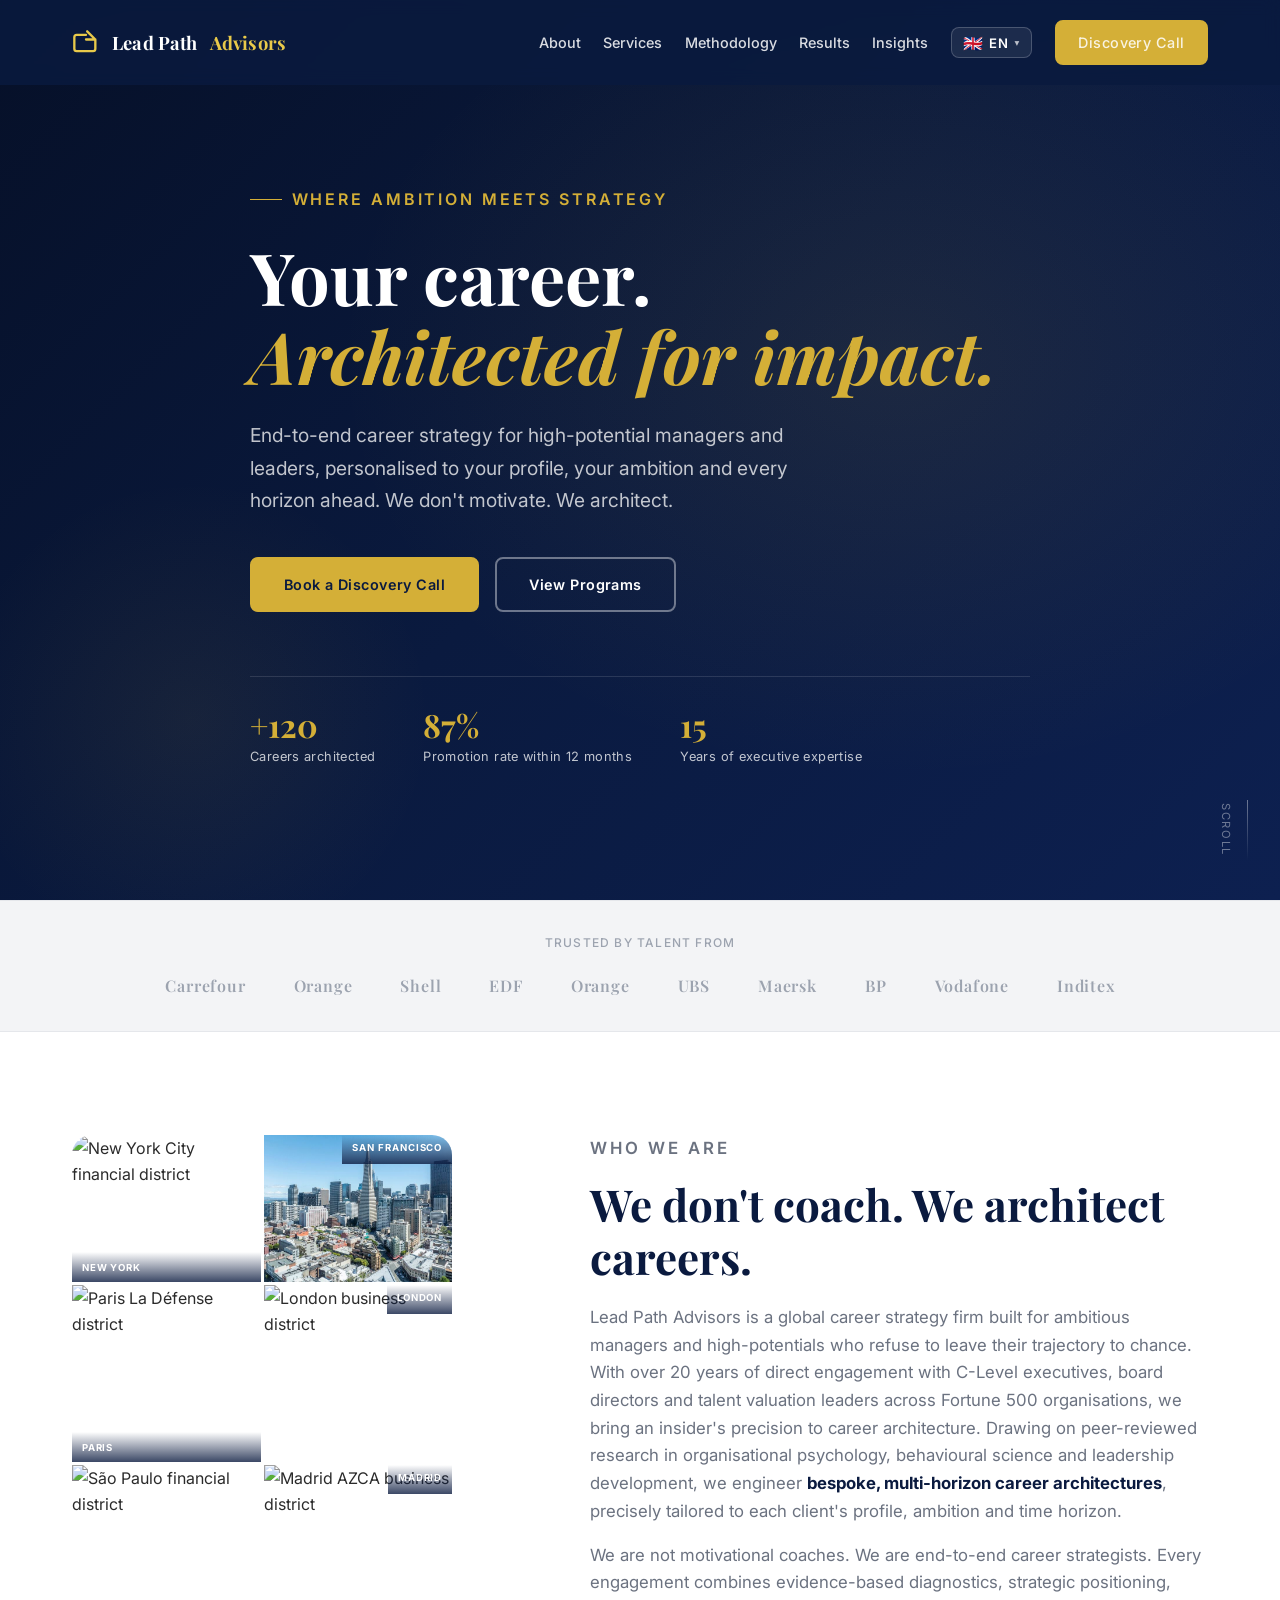
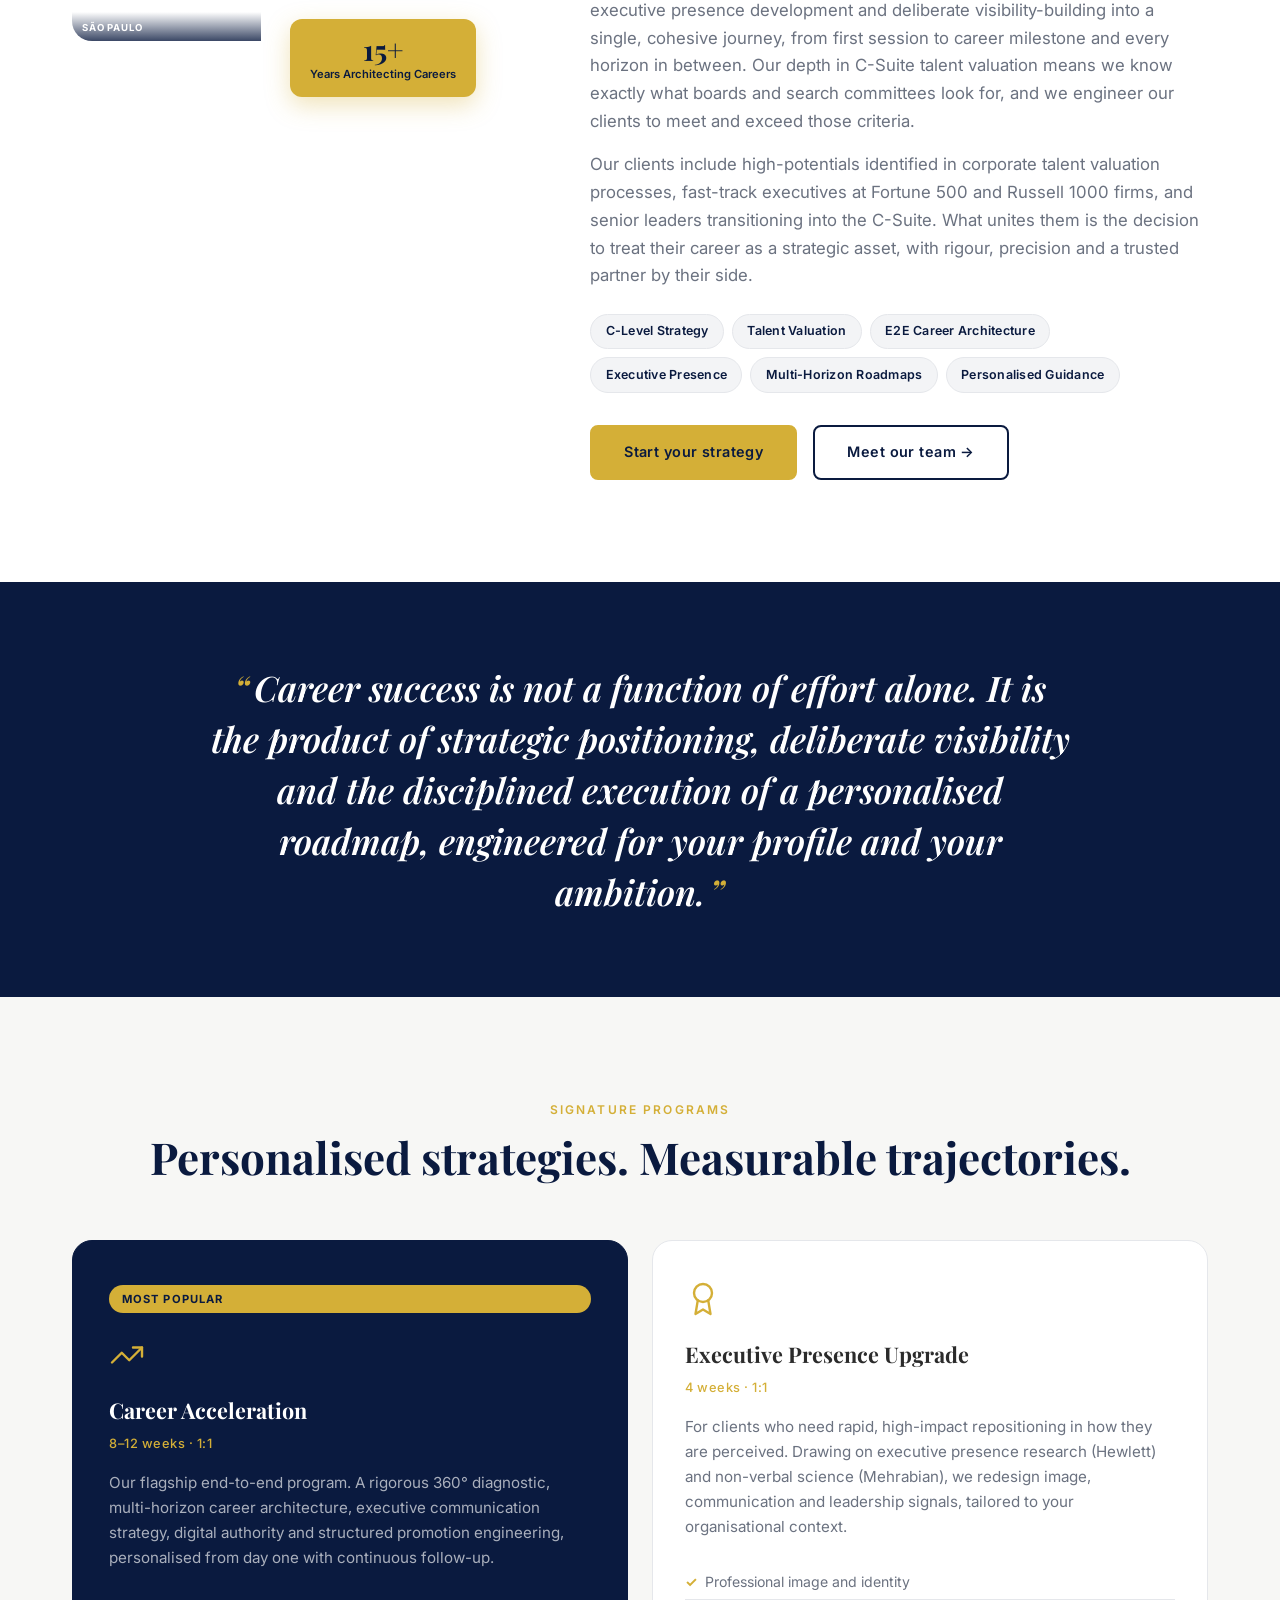
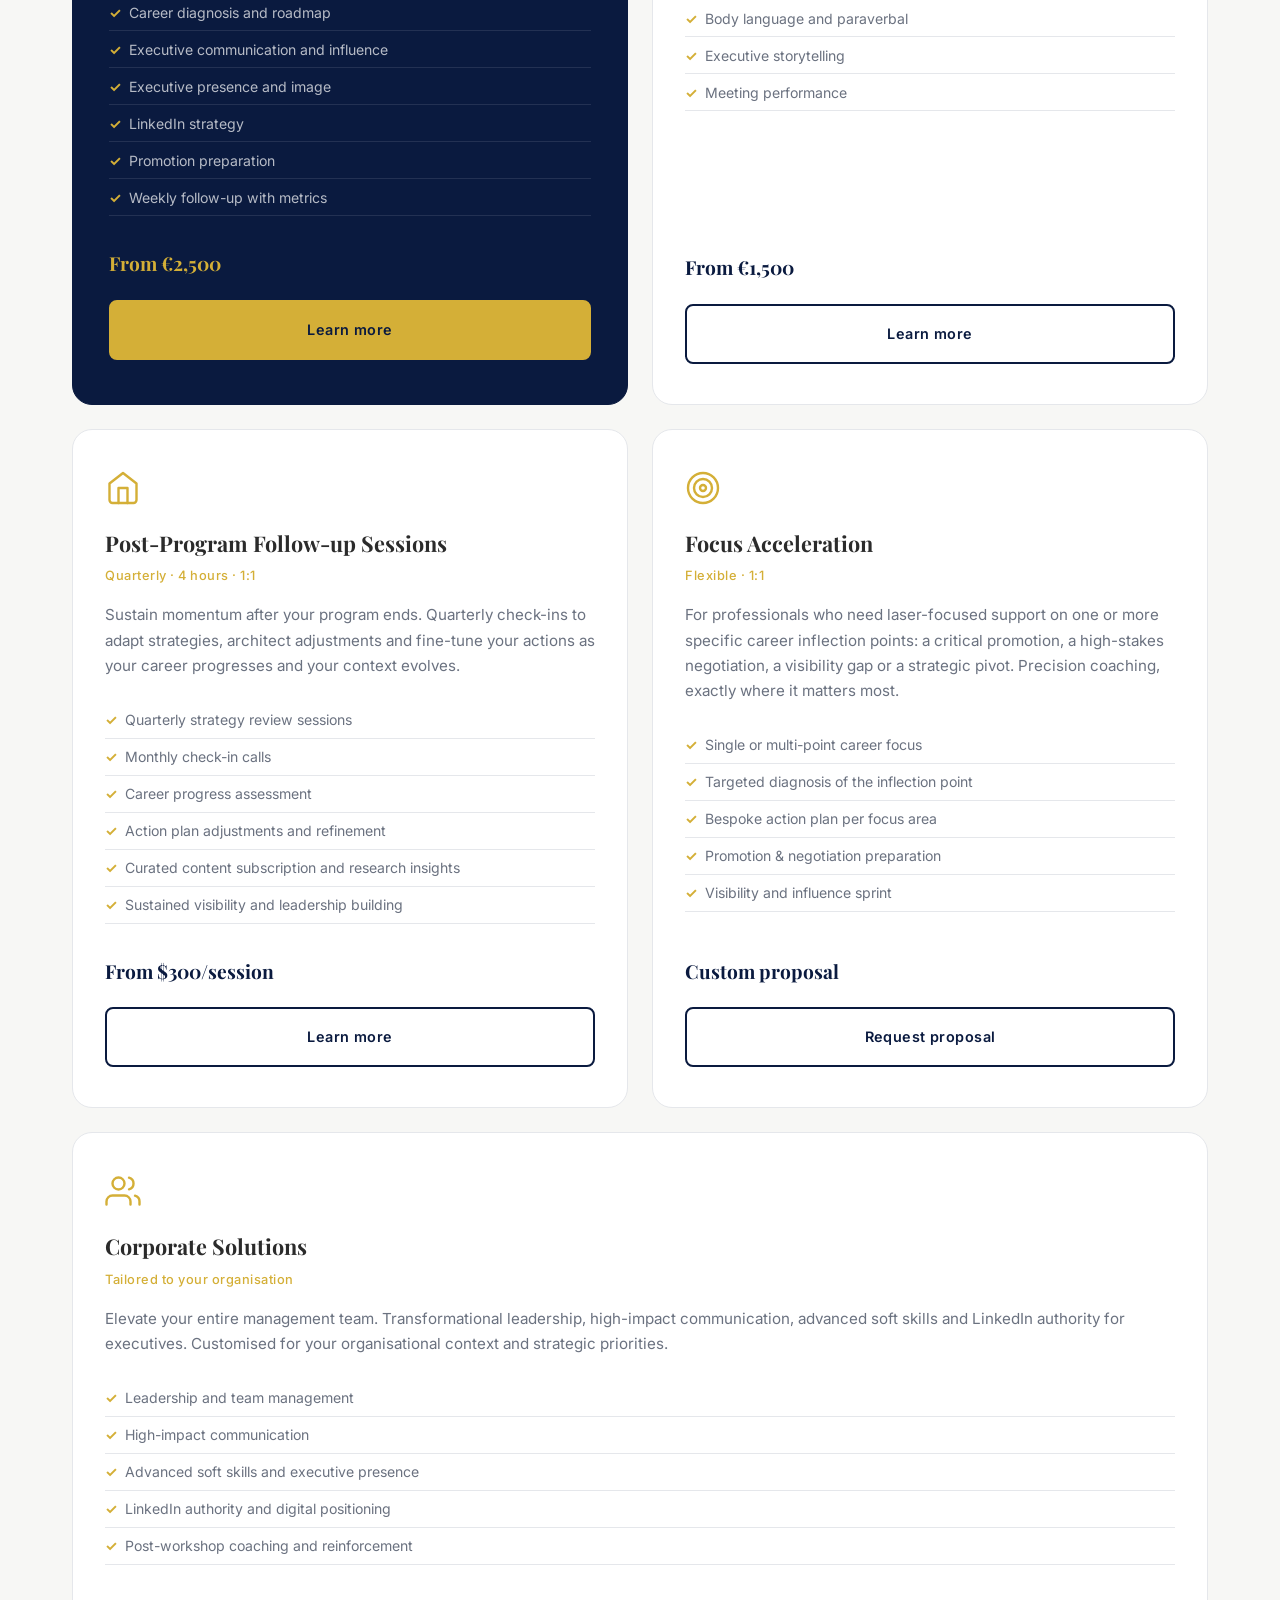
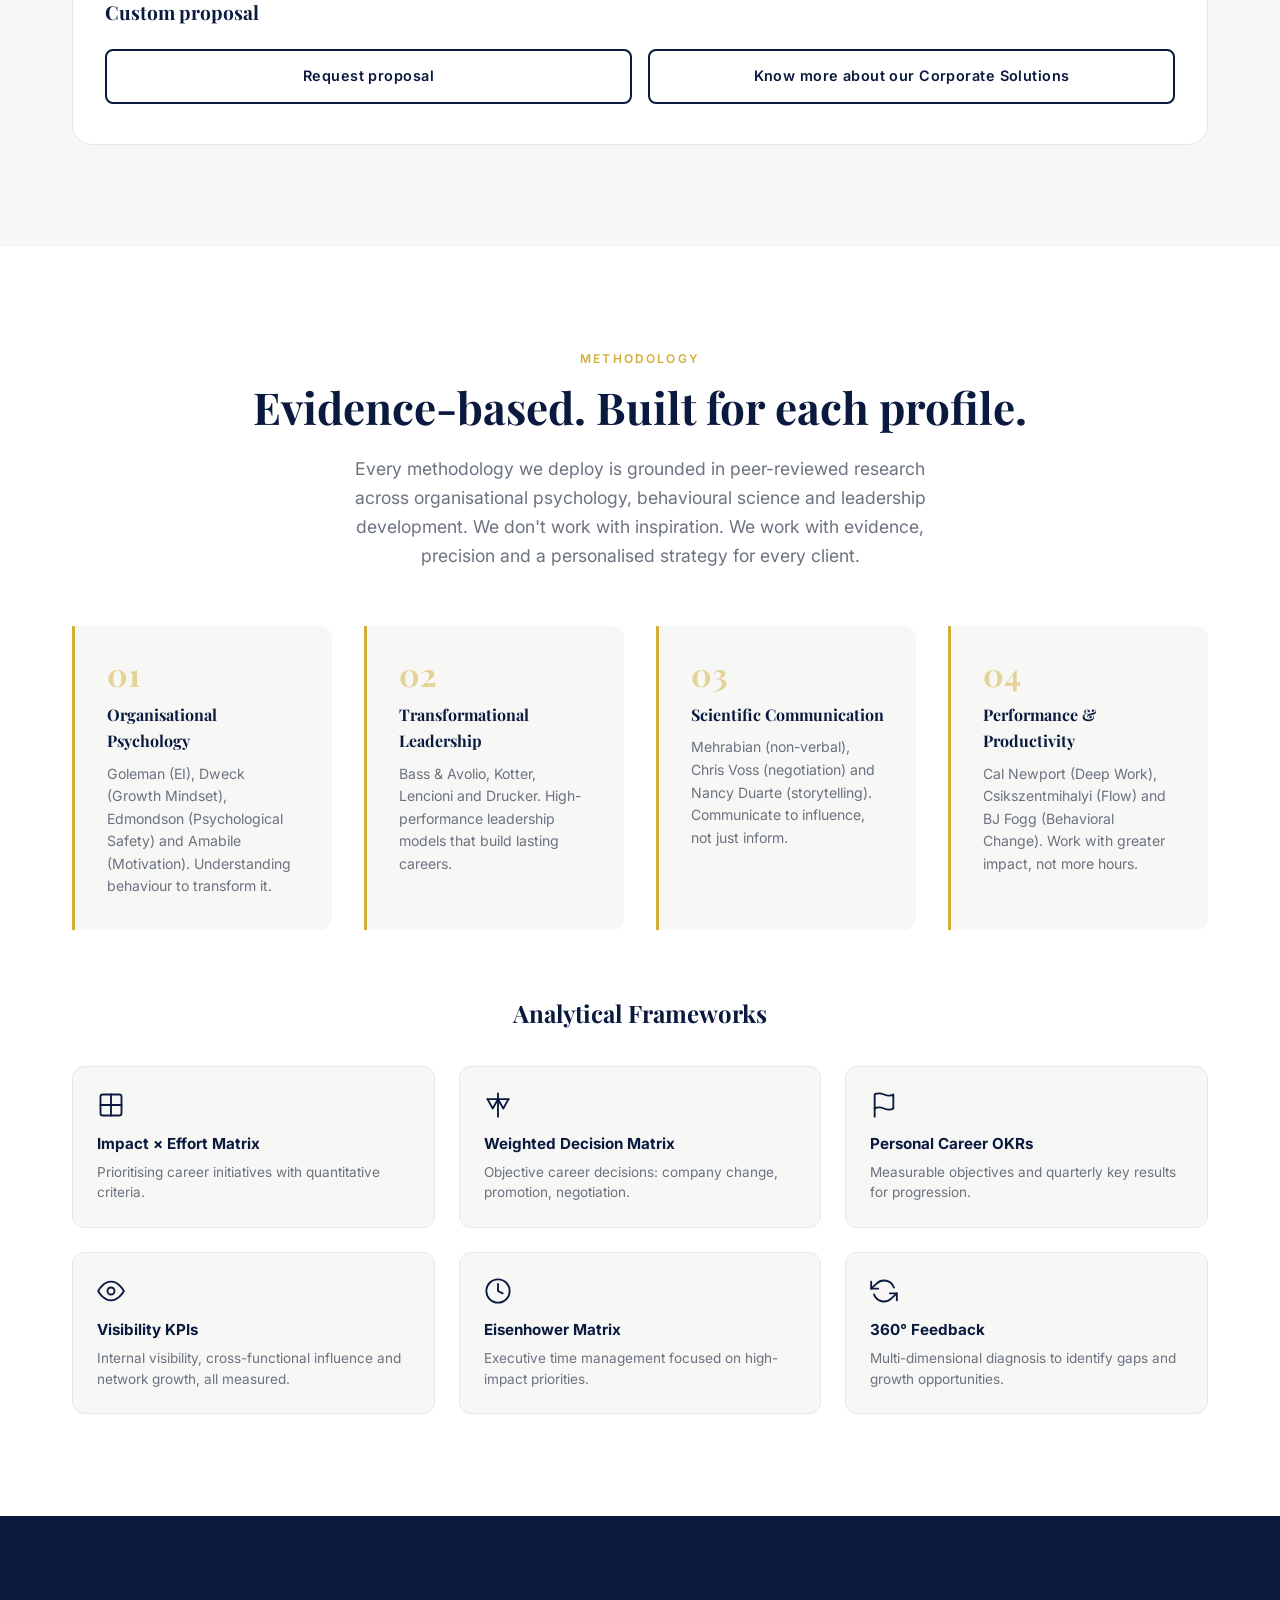
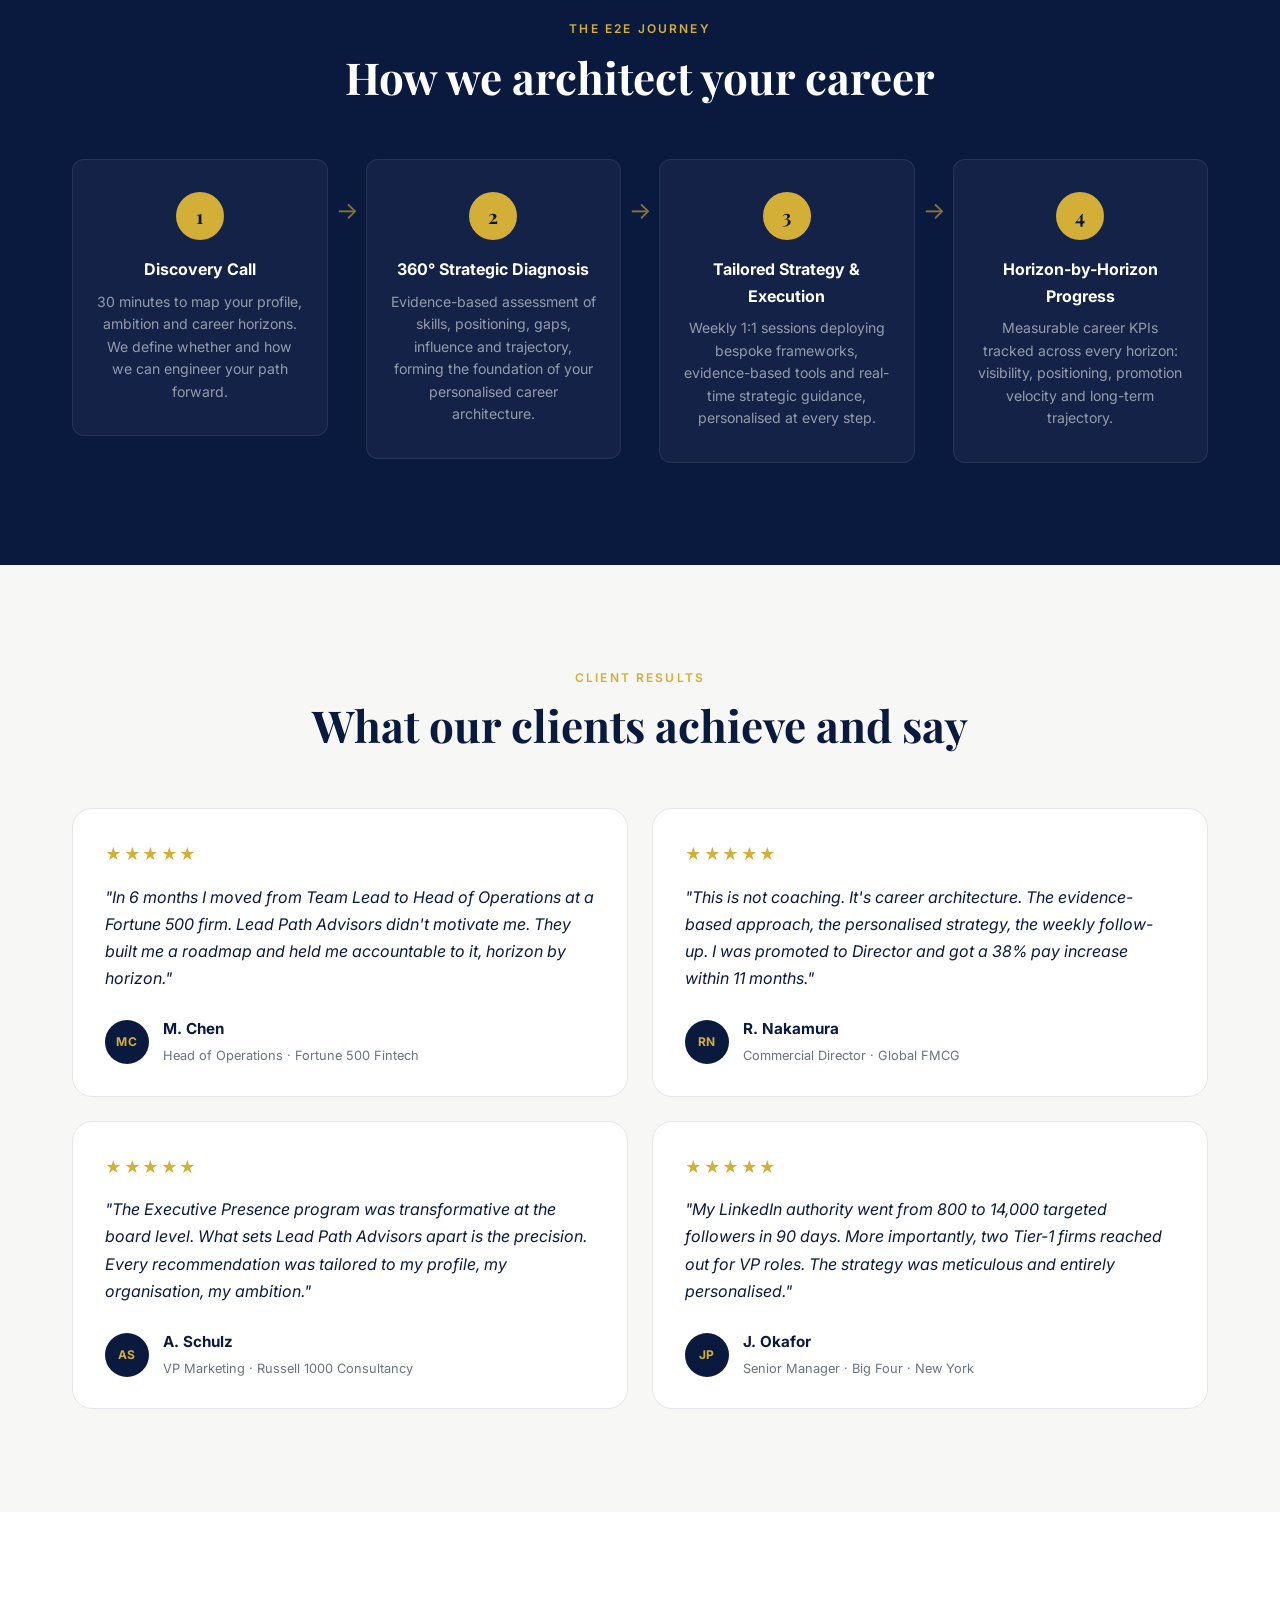
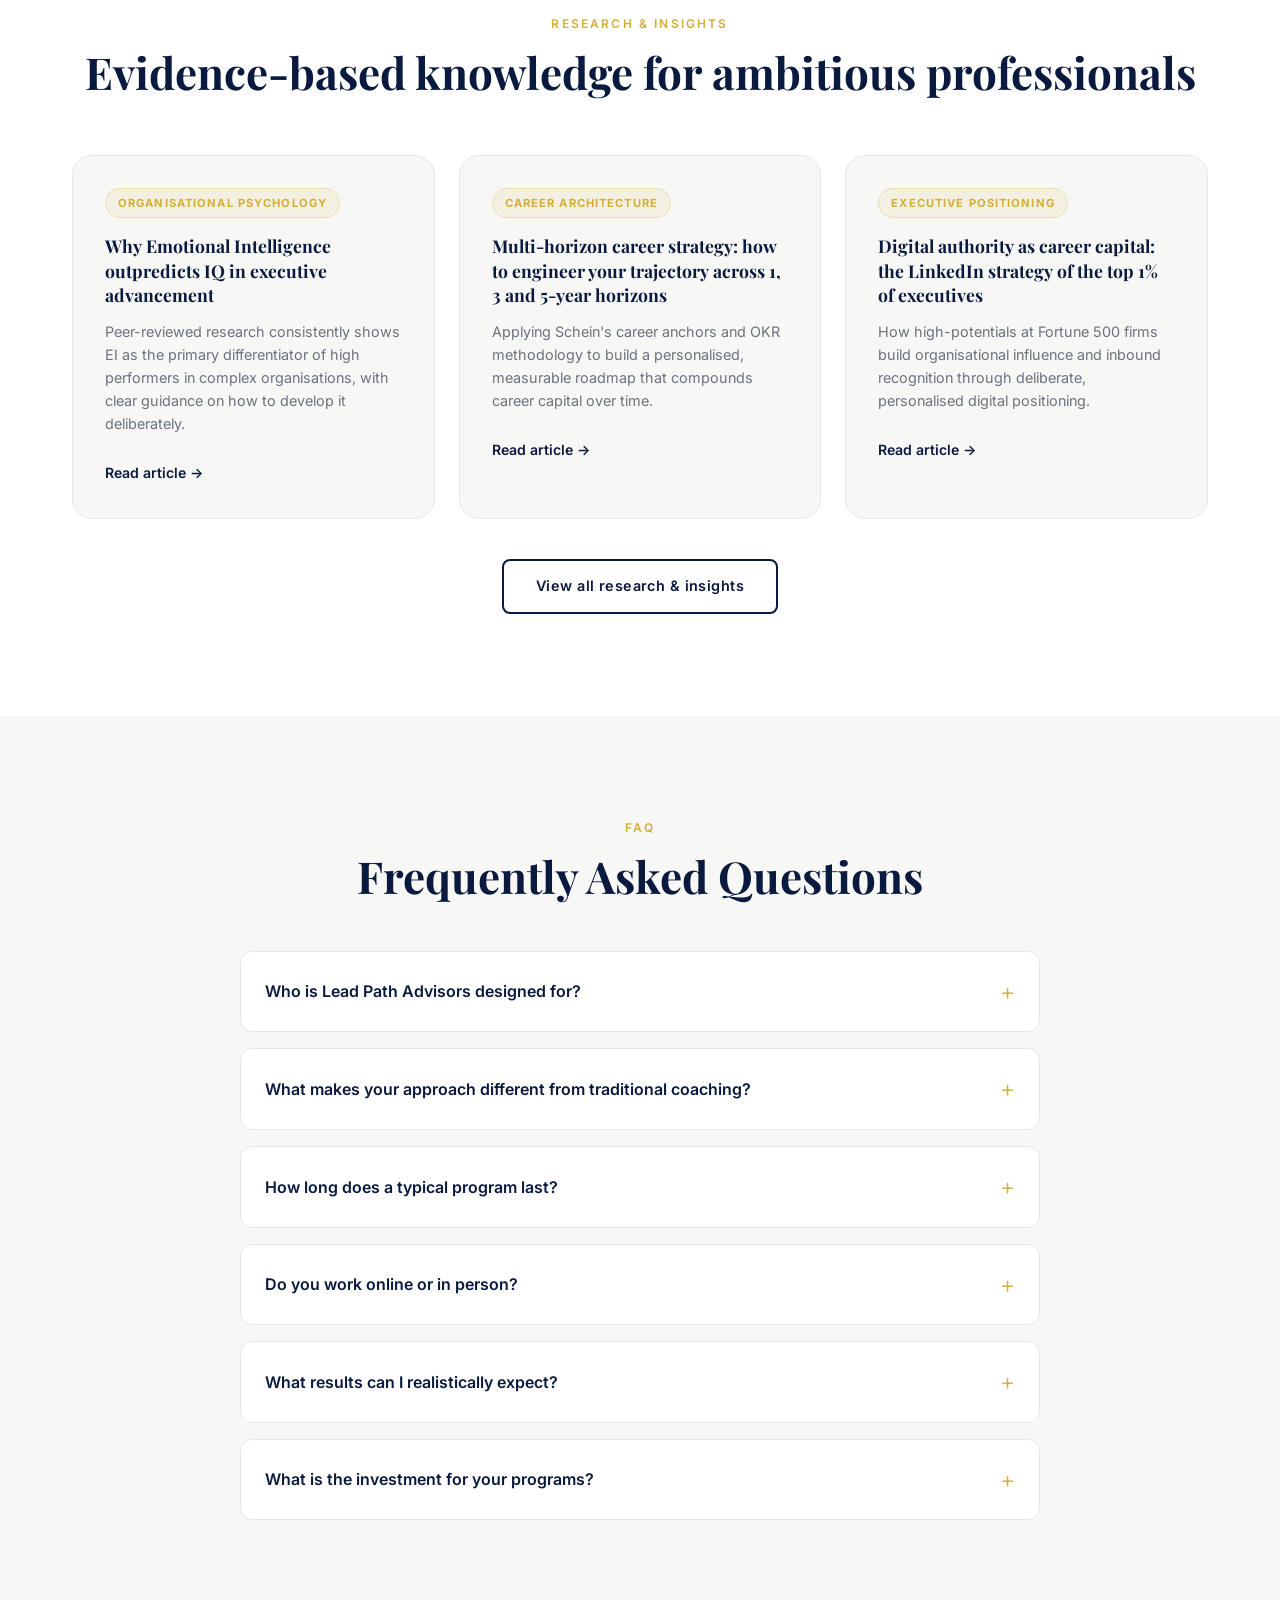
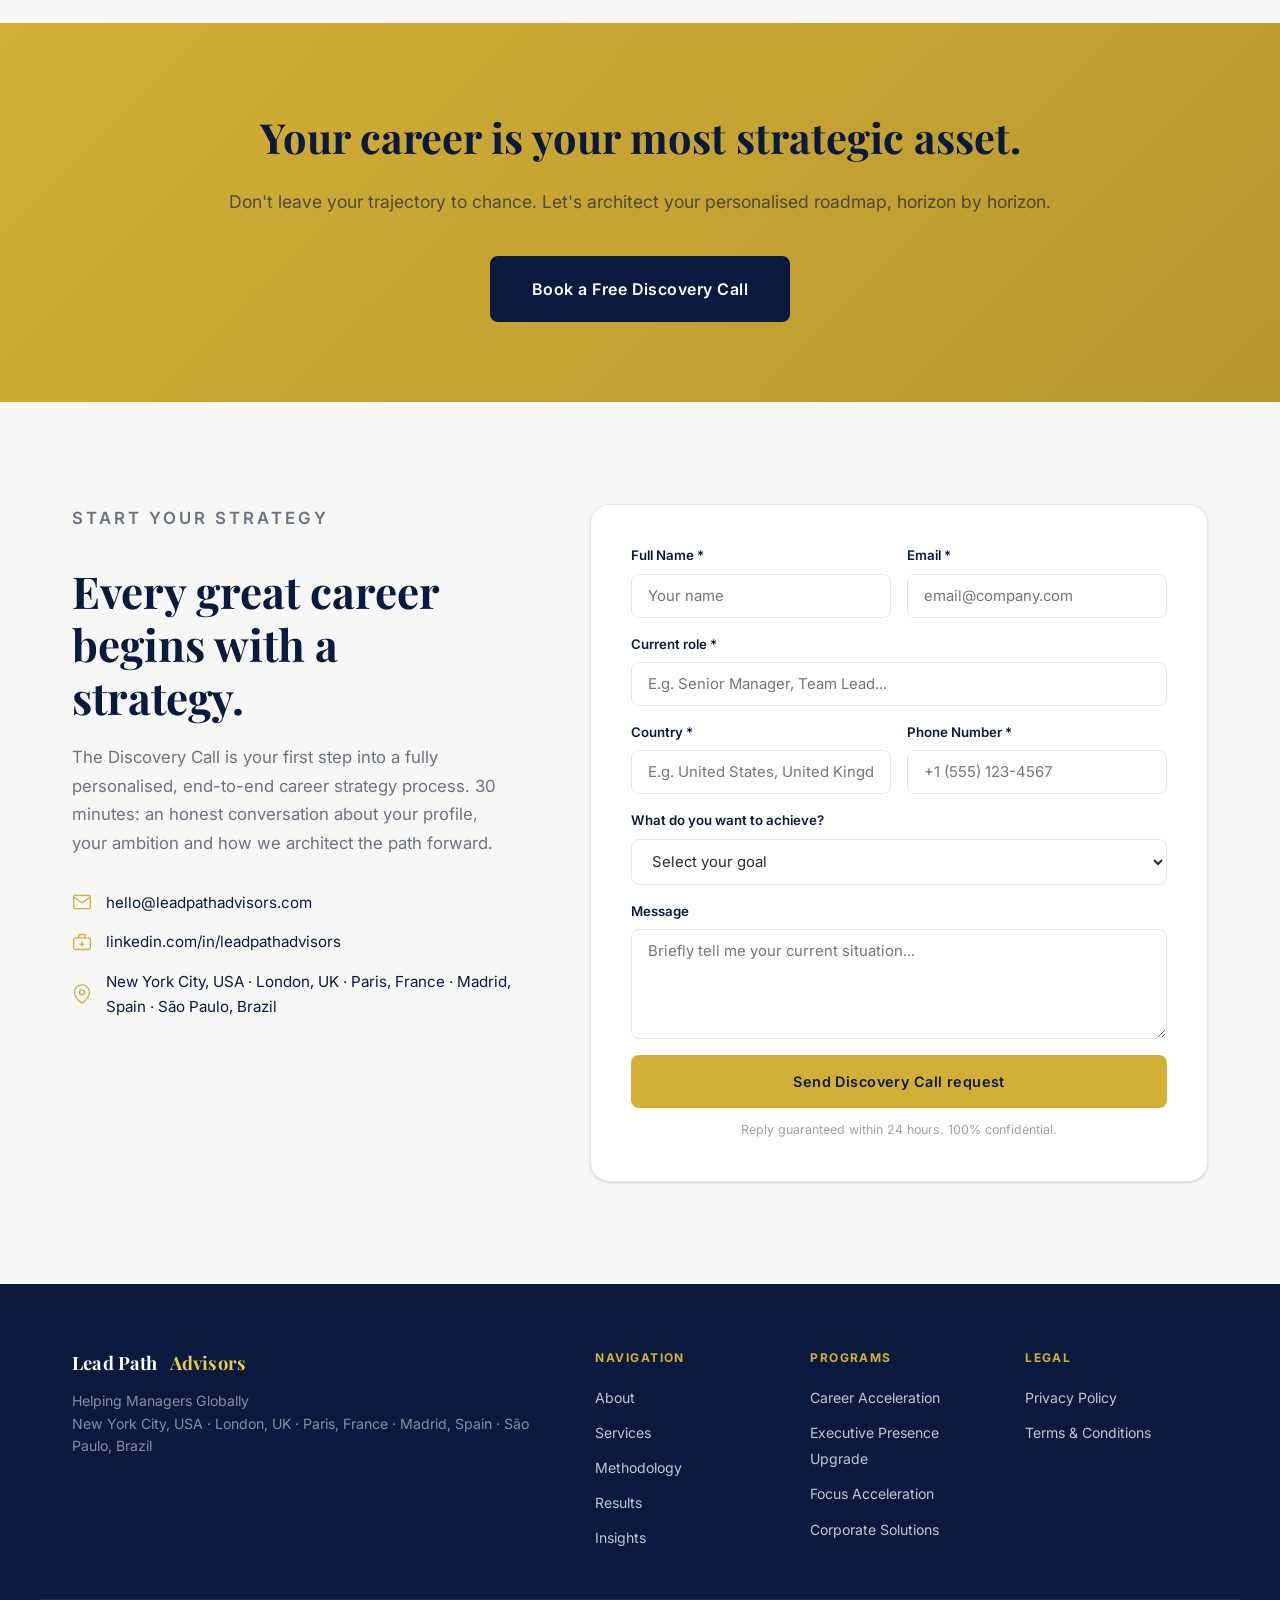
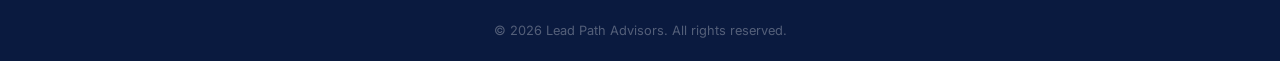
==== index.html @ 8a04f851 "Add gold arrow icon to navbar logo branding Add upward arrow SVG icon before company name in navbar:" ====
﻿<!DOCTYPE html>
<html lang="en">
<head>
  <meta charset="UTF-8" />
  <meta name="viewport" content="width=device-width, initial-scale=1.0" />
  <title>Lead Path Advisors | Executive Career Coaching &amp; Strategy</title>
  <meta name="description" content="Accelerate your executive career with customized, science-based coaching. End-to-end career strategy for managers and high-potentials targeting Head, Director or VP roles." />
  <meta name="keywords" content="executive coach, career coaching for executives, leadership coaching, executive presence coaching, career acceleration program, manager career development" />
  <meta name="robots" content="index, follow" />
  <meta name="google-site-verification" content="fnXamJL7DscGlXpLndFBSshO0vEoHG2-dweW2dvvTRw" />
  <link rel="canonical" href="https://leadpathadvisors.com/" />

  <!-- hreflang -->
  <link rel="alternate" hreflang="en"      href="https://leadpathadvisors.com/?lang=en" />
  <link rel="alternate" hreflang="pt"      href="https://leadpathadvisors.com/?lang=pt" />
  <link rel="alternate" hreflang="es"      href="https://leadpathadvisors.com/?lang=es" />
  <link rel="alternate" hreflang="fr"      href="https://leadpathadvisors.com/?lang=fr" />
  <link rel="alternate" hreflang="x-default" href="https://leadpathadvisors.com/" />

  <!-- Open Graph -->
  <meta property="og:type"        content="website" />
  <meta property="og:url"         content="https://leadpathadvisors.com/" />
  <meta property="og:title"       content="Lead Path Advisors | Executive Career Coaching &amp; Strategy" />
  <meta property="og:description" content="Accelerate your executive career with customized, science-based coaching for managers and high-potentials." />
  <meta property="og:image"       content="https://leadpathadvisors.com/og-image.jpg" />
  <meta property="og:locale"      content="en_GB" />
  <meta property="og:locale:alternate" content="pt_PT" />
  <meta property="og:locale:alternate" content="es_ES" />
  <meta property="og:locale:alternate" content="fr_FR" />

  <!-- Twitter Card -->
  <meta name="twitter:card"        content="summary_large_image" />
  <meta name="twitter:title"       content="Lead Path Advisors | Executive Career Coaching" />
  <meta name="twitter:description" content="Science-based, customized career strategy for managers targeting Director and VP roles." />
  <meta name="twitter:image"       content="https://leadpathadvisors.com/og-image.jpg" />

  <!-- Schema: Organization -->
  <script type="application/ld+json">
  {
    "@context": "https://schema.org",
    "@type": "Organization",
    "name": "Lead Path Advisors",
    "url": "https://leadpathadvisors.com",
    "description": "Science-based executive career coaching and strategy for managers and high-potentials targeting Director and VP roles.",
    "sameAs": [
      "https://linkedin.com/company/theexecutiveedge",
      "https://instagram.com/theexecutiveedge"
    ],
    "contactPoint": {
      "@type": "ContactPoint",
      "contactType": "Customer Service",
      "email": "hello@leadpathadvisors.com",
      "availableLanguage": ["English", "Portuguese", "Spanish", "French"]
    }
  }
  </script>

  <!-- Schema: LocalBusiness -->
  <script type="application/ld+json">
  {
    "@context": "https://schema.org",
    "@type": "LocalBusiness",
    "name": "Lead Path Advisors",
    "address": {
      "@type": "PostalAddress",
      "addressCountry": "PT",
      "addressLocality": "Lisbon"
    },
    "email": "hello@leadpathadvisors.com",
    "url": "https://leadpathadvisors.com",
    "areaServed": "Worldwide",
    "priceRange": "€€€"
  }
  </script>

  <!-- Schema: Service -->
  <script type="application/ld+json">
  {
    "@context": "https://schema.org",
    "@type": "Service",
    "name": "Career Acceleration Program",
    "description": "8–12 week customized 1:1 coaching program with 360° diagnosis, multi-horizon career architecture, executive communication strategy and promotion preparation.",
    "provider": {
      "@type": "Organization",
      "name": "Lead Path Advisors"
    },
    "areaServed": "Worldwide",
    "offers": {
      "@type": "Offer",
      "price": "2500",
      "priceCurrency": "EUR"
    }
  }
  </script>

  <!-- Schema: Person -->
  <script type="application/ld+json">
  {
    "@context": "https://schema.org",
    "@type": "Person",
    "name": "Diogo Ferreira",
    "jobTitle": "Senior Executive Career Strategist",
    "url": "https://leadpathadvisors.com",
    "worksFor": {
      "@type": "Organization",
      "name": "Lead Path Advisors"
    },
    "sameAs": [
      "https://linkedin.com/in/theexecutiveedge"
    ]
  }
  </script>

  <!-- Schema: FAQPage -->
  <script type="application/ld+json">
  {
    "@context": "https://schema.org",
    "@type": "FAQPage",
    "mainEntity": [
      {
        "@type": "Question",
        "name": "Who is Lead Path Advisors designed for?",
        "acceptedAnswer": {
          "@type": "Answer",
          "text": "Our programs are designed for managers, team leaders and high-potentials at Fortune 500 and Russell 1000 firms who are targeting Head, Director or VP roles. If you are ambitious, results-driven and ready to treat your career as a strategic asset, we are the right partner for you."
        }
      },
      {
        "@type": "Question",
        "name": "What makes your approach different from traditional coaching?",
        "acceptedAnswer": {
          "@type": "Answer",
          "text": "We are not motivational coaches. Every program is grounded in peer-reviewed research — organisational psychology, behavioural science and leadership development. We build personalised, multi-horizon career architectures backed by analytical frameworks such as 360° diagnostics, Personal Career OKRs and Visibility KPIs. The result is a measurable strategy, not a feeling."
        }
      },
      {
        "@type": "Question",
        "name": "How long does a typical program last?",
        "acceptedAnswer": {
          "@type": "Answer",
          "text": "Our flagship Career Acceleration program runs 8–12 weeks with weekly 1:1 sessions. The Executive Presence Upgrade is an intensive 4-week engagement. Corporate Workshops are tailored to each organisation's timeline and objectives. All programs begin with a free 30-minute Discovery Call to determine the right fit."
        }
      },
      {
        "@type": "Question",
        "name": "Do you work online or in person?",
        "acceptedAnswer": {
          "@type": "Answer",
          "text": "All 1:1 programs are delivered online via video call, making them available to clients worldwide. Corporate Workshops can be delivered in-company (Lisbon and major European cities) or virtually. Our online delivery has no impact on results — our clients span four continents."
        }
      },
      {
        "@type": "Question",
        "name": "What results can I realistically expect?",
        "acceptedAnswer": {
          "@type": "Answer",
          "text": "87% of our clients achieve a promotion or significant role change within 12 months. Beyond title, clients report measurable improvements in executive visibility, stakeholder influence, LinkedIn authority and compensation. All results are tracked through agreed Career KPIs from the start of each engagement."
        }
      },
      {
        "@type": "Question",
        "name": "What is the investment for your programs?",
        "acceptedAnswer": {
          "@type": "Answer",
          "text": "The Executive Presence Upgrade starts from €1,500. The Career Acceleration program starts from €2,500. Corporate Workshop pricing is provided via a custom proposal. All programs are positioned as premium, high-ROI engagements — clients consistently report compensation increases that far exceed the program investment."
        }
      }
    ]
  }
  </script>

  <!-- Schema: Service Offerings -->
  <script type="application/ld+json">
  {
    "@context": "https://schema.org",
    "@type": "Service",
    "name": "Executive Presence Upgrade",
    "description": "4-week intensive 1:1 coaching program focused on professional image, non-verbal communication, executive storytelling and performance in high-level meetings.",
    "provider": {
      "@type": "Organization",
      "name": "Lead Path Advisors"
    },
    "areaServed": "Global",
    "offers": {
      "@type": "Offer",
      "price": "1500",
      "priceCurrency": "EUR"
    }
  }
  </script>

  <script type="application/ld+json">
  {
    "@context": "https://schema.org",
    "@type": "Service",
    "name": "Focus Acceleration",
    "description": "Flexible 1:1 coaching program for professionals who need laser-focused support on specific career inflection points including critical promotions, high-stakes negotiations, visibility gaps or strategic pivots.",
    "provider": {
      "@type": "Organization",
      "name": "Lead Path Advisors"
    },
    "areaServed": "Global"
  }
  </script>

  <script type="application/ld+json">
  {
    "@context": "https://schema.org",
    "@type": "Service",
    "name": "Corporate Solutions",
    "description": "Enterprise career architecture and leadership development programs customized for organizations. Elevate management teams through transformational leadership, high-impact communication, advanced soft skills and LinkedIn authority.",
    "provider": {
      "@type": "Organization",
      "name": "Lead Path Advisors"
    },
    "areaServed": "Global"
  }
  </script>

  <link rel="preconnect" href="https://fonts.googleapis.com" />
  <link rel="preconnect" href="https://fonts.gstatic.com" crossorigin />
  <link href="https://fonts.googleapis.com/css2?family=Playfair+Display:wght@400;600;700&family=Inter:wght@300;400;500;600&display=swap" rel="stylesheet" />
  <link rel="stylesheet" href="styles.css" />

  <!-- Google tag (gtag.js) -->
  <script async src="https://www.googletagmanager.com/gtag/js?id=G-QB9WN0DEQQ"></script>
  <script>
    window.dataLayer = window.dataLayer || [];
    function gtag(){dataLayer.push(arguments);}
    gtag('js', new Date());

    gtag('config', 'G-QB9WN0DEQQ');
  </script>
</head>
<body>

  <!-- NAV -->
  <nav id="navbar">
    <div class="nav-inner">
      <a href="#home" class="logo">
        <svg class="logo-icon" width="24" height="24" viewBox="0 0 24 24" fill="none" xmlns="http://www.w3.org/2000/svg" aria-hidden="true">
          <path d="M13 2L20 9M20 9H12M20 9V17C20 18.1046 19.1046 19 18 19H4C2.89543 19 2 18.1046 2 17V7C2 5.89543 2.89543 5 4 5H12" stroke="var(--gold2)" stroke-width="2" stroke-linecap="round" stroke-linejoin="round"/>
        </svg>
        Lead Path<span> Advisors</span>
      </a>
      <ul class="nav-links">
        <li><a href="#about"        data-i18n="nav_about">About</a></li>
        <li><a href="#services"     data-i18n="nav_services">Services</a></li>
        <li><a href="#science"      data-i18n="nav_methodology">Methodology</a></li>
        <li><a href="#testimonials" data-i18n="nav_results">Results</a></li>
        <li><a href="#blog"         data-i18n="nav_insights">Insights</a></li>
        <li>
          <!-- Language Switcher -->
          <div class="lang-switcher" id="langSwitcher">
            <button class="lang-btn" id="langToggle" aria-haspopup="true" aria-expanded="false">
              <span class="lang-flag" id="langFlag">🇬🇧</span>
              <span class="lang-code" id="langCode">EN</span>
              <span class="lang-caret">▾</span>
            </button>
            <ul class="lang-dropdown" id="langDropdown" role="menu">
              <li><button data-lang="en" role="menuitem"><span>🇬🇧</span> English</button></li>
              <li><button data-lang="pt" role="menuitem"><span>🇵🇹</span> Português</button></li>
              <li><button data-lang="es" role="menuitem"><span>🇪🇸</span> Español</button></li>
              <li><button data-lang="fr" role="menuitem"><span>🇫🇷</span> Français</button></li>
            </ul>
          </div>
        </li>
        <li><a href="#contact" class="btn-nav" data-i18n="nav_cta">Discovery Call</a></li>
      </ul>
      <button class="hamburger" id="hamburger" aria-label="Menu">
        <span></span><span></span><span></span>
      </button>
    </div>
  </nav>

  <!-- HERO -->
  <section id="home" class="hero">
    <div class="hero-bg"></div>
    <div class="container hero-content">
      <p class="hero-eyebrow" data-i18n="hero_eyebrow">Senior Executive Career Strategist</p>
      <h1 class="hero-headline">
        <span data-i18n="hero_h1">Your next promotion</span><br />
        <em data-i18n="hero_h1_em">starts here.</em>
      </h1>
      <p class="hero-sub" data-i18n="hero_sub">
        Science-based coaching for managers who want to accelerate their path to Head, Director or VP — with strategy, executive presence and top-tier positioning.
      </p>
      <div class="hero-cta">
        <a href="#contact" class="btn-primary" data-i18n="hero_cta1">Book a Discovery Call</a>
        <a href="#services" class="btn-ghost"  data-i18n="hero_cta2">View Programs</a>
      </div>
      <div class="hero-stats">
        <div class="stat"><span class="stat-num">+120</span><span class="stat-label" data-i18n="stat1_label">Managers coached</span></div>
        <div class="stat"><span class="stat-num">87%</span><span class="stat-label"  data-i18n="stat2_label">Promotion rate in 12 months</span></div>
        <div class="stat"><span class="stat-num">15+</span><span class="stat-label"  data-i18n="stat3_label">Years of executive experience</span></div>
      </div>
    </div>
    <div class="hero-scroll"><span>scroll</span><div class="scroll-line"></div></div>
  </section>

  <!-- LOGOS STRIP -->
  <section class="logos-strip">
    <div class="container">
      <p class="logos-label" data-i18n="logos_label">Managers from companies like</p>
      <div class="logos-row">
        <span class="logo-item">Carrefour</span><span class="logo-item">Orange</span>
        <span class="logo-item">Shell</span><span class="logo-item">EDF</span>
        <span class="logo-item">Orange</span><span class="logo-item">UBS</span>
        <span class="logo-item">Maersk</span><span class="logo-item">BP</span>
        <span class="logo-item">Vodafone</span><span class="logo-item">Inditex</span>
      </div>
    </div>
  </section>

  <!-- ABOUT -->
  <section id="about" class="about">
    <div class="container about-grid">
      <div class="about-image">
        <div class="about-img-outer">
          <div class="about-img-wrap city-mode">
            <div class="city-mosaic">
              <div class="city-tile">
                <img src="https://images.unsplash.com/photo-1496442226666-8d4d0e62e6e9?auto=format&fit=crop&w=600&h=800&q=80" alt="New York City financial district" loading="lazy"/>
                <span class="city-label">New York</span>
              </div>
              <div class="city-tile">
                <img src="images/san-francisco.jpg" alt="San Francisco Financial District business area" loading="lazy"/>
                <span class="city-label">San Francisco</span>
              </div>
              <div class="city-tile">
                <img src="https://images.unsplash.com/photo-1513635269975-59663e0ac1ad?auto=format&fit=crop&w=600&h=400&q=80" alt="London business district" loading="lazy"/>
                <span class="city-label">London</span>
              </div>
              <div class="city-tile">
                <img src="https://images.unsplash.com/photo-1499856871958-5b9627545d1a?auto=format&fit=crop&w=600&h=400&q=80" alt="Paris La Défense district" loading="lazy"/>
                <span class="city-label">Paris</span>
              </div>
              <div class="city-tile">
                <img src="https://images.unsplash.com/photo-1543785734-4b6e564642f8?auto=format&fit=crop&w=600&h=400&q=80" alt="Madrid AZCA business district" loading="lazy"/>
                <span class="city-label">Madrid</span>
              </div>
              <div class="city-tile">
                <img src="https://images.unsplash.com/photo-1564981797816-1043664bf78d?auto=format&fit=crop&w=600&h=400&q=80" alt="São Paulo financial district" loading="lazy"/>
                <span class="city-label">São Paulo</span>
              </div>
            </div>
          </div>
          <div class="about-badge">
            <span class="badge-num">15+</span>
            <span class="badge-text" data-i18n="badge_text">Years<br/>Architecting<br/>Careers</span>
          </div>
        </div>
      </div>
      <div class="about-text">
        <p class="section-eyebrow" data-i18n="about_eyebrow">Who We Are</p>
        <h2 class="section-title" data-i18n="about_h2">We don't coach.<br />We architect careers.</h2>
        <p data-i18n-html="about_p1">Lead Path Advisors is a global career strategy firm built for ambitious managers and high-potentials who refuse to leave their trajectory to chance. With over 20 years of direct engagement with C-Level executives, board directors and talent valuation leaders across Fortune 500 organisations, we bring an insider's precision to career architecture. Drawing on peer-reviewed research in organisational psychology, behavioural science and leadership development, we engineer <strong>bespoke, multi-horizon career architectures</strong>, precisely tailored to each client's profile, ambition and time horizon.</p>
        <p data-i18n="about_p2">We are not motivational coaches. We are end-to-end career strategists. Every engagement combines evidence-based diagnostics, strategic positioning, executive presence development and deliberate visibility-building into a single, cohesive journey, from first session to career milestone and every horizon in between. Our depth in C-Suite talent valuation means we know exactly what boards and search committees look for, and we engineer our clients to meet and exceed those criteria.</p>
        <p data-i18n="about_p3">Our clients include high-potentials identified in corporate talent valuation processes, fast-track executives at Fortune 500 and Russell 1000 firms, and senior leaders transitioning into the C-Suite. What unites them is the decision to treat their career as a strategic asset, with rigour, precision and a trusted partner by their side.</p>
        <div class="about-pills">
          <span class="pill">C-Level Strategy</span><span class="pill">Talent Valuation</span>
          <span class="pill">E2E Career Architecture</span><span class="pill">Executive Presence</span>
          <span class="pill">Multi-Horizon Roadmaps</span><span class="pill">Personalised Guidance</span>
        </div>
        <div class="about-cta-group">
          <a href="#contact" class="btn-primary" data-i18n="about_cta">Start your strategy</a>
          <a href="team.html" class="btn-outline">Meet our team →</a>
        </div>
      </div>
    </div>
  </section>

  <!-- VALUE BREAK -->
  <section class="value-break">
    <div class="container">
      <blockquote class="big-quote" data-i18n="big_quote">
        What separates a good manager from a reference leader is not what they know — it's how they position, communicate and are perceived.
      </blockquote>
    </div>
  </section>

  <!-- SERVICES -->
  <section id="services" class="services">
    <div class="container">
      <p class="section-eyebrow center" data-i18n="services_eyebrow">Premium Programs</p>
      <h2 class="section-title center" data-i18n="services_h2">An offer built<br />for real results</h2>
      <div class="services-grid">

        <div class="service-card featured">
          <div class="service-badge" data-i18n="s1_badge">Most Popular</div>
          <div class="service-icon"><svg width="36" height="36" viewBox="0 0 24 24" fill="none" stroke="var(--gold)" stroke-width="1.6" stroke-linecap="round" stroke-linejoin="round" aria-hidden="true"><polyline points="22 7 13.5 15.5 8.5 10.5 2 17"/><polyline points="16 7 22 7 22 13"/></svg></div>
          <h3 data-i18n="s1_title">Career Acceleration</h3>
          <p class="service-duration" data-i18n="s1_duration">8–12 weeks · 1:1</p>
          <p class="service-desc"    data-i18n="s1_desc">The flagship program. 360 diagnosis, personalised career plan, executive communication, digital presence and structured promotion preparation.</p>
          <ul class="service-list">
            <li data-i18n="s1_li1">Career diagnosis and roadmap</li>
            <li data-i18n="s1_li2">Executive communication and influence</li>
            <li data-i18n="s1_li3">Executive presence and image</li>
            <li data-i18n="s1_li4">LinkedIn strategy</li>
            <li data-i18n="s1_li5">Promotion preparation</li>
            <li data-i18n="s1_li6">Weekly follow-up with metrics</li>
          </ul>
          <div class="service-price" data-i18n="s1_price">From €2,500</div>
          <a href="#contact" class="btn-primary full" data-i18n="s1_cta">Learn more</a>
        </div>

        <div class="service-card">
          <div class="service-icon"><svg width="36" height="36" viewBox="0 0 24 24" fill="none" stroke="var(--gold)" stroke-width="1.6" stroke-linecap="round" stroke-linejoin="round" aria-hidden="true"><circle cx="12" cy="8" r="6"/><path d="M15.477 12.89L17 22l-5-3-5 3 1.523-9.11"/></svg></div>
          <h3 data-i18n="s2_title">Executive Presence Upgrade</h3>
          <p class="service-duration" data-i18n="s2_duration">4 weeks · 1:1</p>
          <p class="service-desc"    data-i18n="s2_desc">For those who want quick impact on how they are perceived. Image, non-verbal communication, storytelling and performance in high-level meetings.</p>
          <ul class="service-list">
            <li data-i18n="s2_li1">Professional image and identity</li>
            <li data-i18n="s2_li2">Body language and paraverbal</li>
            <li data-i18n="s2_li3">Executive storytelling</li>
            <li data-i18n="s2_li4">Meeting performance</li>
          </ul>
          <div class="service-price" data-i18n="s2_price">From €1,500</div>
          <a href="#contact" class="btn-outline full" data-i18n="s2_cta">Learn more</a>
        </div>

        <div class="service-card">
          <div class="service-icon"><svg width="36" height="36" viewBox="0 0 24 24" fill="none" stroke="var(--gold)" stroke-width="1.6" stroke-linecap="round" stroke-linejoin="round" aria-hidden="true"><path d="M3 9l9-7 9 7v11a2 2 0 0 1-2 2H5a2 2 0 0 1-2-2z"/><polyline points="9 22 9 12 15 12 15 22"/></svg></div>
          <h3 data-i18n="s5_title">Post-Program Follow-up Sessions</h3>
          <p class="service-duration" data-i18n="s5_duration">Quarterly · 4 hours · 1:1</p>
          <p class="service-desc"    data-i18n="s5_desc">Sustain momentum after your program ends. Quarterly check-ins to adapt strategies, architect adjustments and fine-tune your actions as your career progresses and your context evolves.</p>
          <ul class="service-list">
            <li data-i18n="s5_li1">Quarterly strategy review sessions</li>
            <li data-i18n="s5_li2">Monthly check-in calls</li>
            <li data-i18n="s5_li3">Career progress assessment</li>
            <li data-i18n="s5_li4">Action plan adjustments and refinement</li>
            <li data-i18n="s5_li5">Curated content subscription and research insights</li>
            <li data-i18n="s5_li6">Sustained visibility and leadership building</li>
          </ul>
          <div class="service-price" data-i18n="s5_price">From €800/session</div>
          <a href="#contact" class="btn-outline full" data-i18n="s5_cta">Learn more</a>
        </div>

        <div class="service-card">
          <div class="service-icon"><svg width="36" height="36" viewBox="0 0 24 24" fill="none" stroke="var(--gold)" stroke-width="1.6" stroke-linecap="round" stroke-linejoin="round" aria-hidden="true"><circle cx="12" cy="12" r="10"/><circle cx="12" cy="12" r="6"/><circle cx="12" cy="12" r="2"/></svg></div>
          <h3 data-i18n="s4_title">Focus Acceleration</h3>
          <p class="service-duration" data-i18n="s4_duration">Flexible · 1:1</p>
          <p class="service-desc"    data-i18n="s4_desc">For professionals who need laser-focused support on one or more specific career inflection points — whether a critical promotion, a high-stakes negotiation, a visibility gap or a strategic pivot. Precision coaching, exactly where it matters most.</p>
          <ul class="service-list">
            <li data-i18n="s4_li1">Single or multi-point career focus</li>
            <li data-i18n="s4_li2">Targeted diagnosis of the inflection point</li>
            <li data-i18n="s4_li3">Bespoke action plan per focus area</li>
            <li data-i18n="s4_li4">Promotion &amp; negotiation preparation</li>
            <li data-i18n="s4_li5">Visibility and influence sprint</li>
          </ul>
          <div class="service-price" data-i18n="s4_price">Custom proposal</div>
          <a href="#contact" class="btn-outline full" data-i18n="s4_cta">Request proposal</a>
        </div>

        <div class="service-card fullwidth">
          <div class="service-icon"><svg width="36" height="36" viewBox="0 0 24 24" fill="none" stroke="var(--gold)" stroke-width="1.6" stroke-linecap="round" stroke-linejoin="round" aria-hidden="true"><path d="M17 21v-2a4 4 0 0 0-4-4H5a4 4 0 0 0-4 4v2"/><circle cx="9" cy="7" r="4"/><path d="M23 21v-2a4 4 0 0 0-3-3.87"/><path d="M16 3.13a4 4 0 0 1 0 7.75"/></svg></div>
          <h3 data-i18n="s3_title">Corporate Solutions</h3>
          <p class="service-duration" data-i18n="s3_duration">Tailored to your organisation</p>
          <p class="service-desc"    data-i18n="s3_desc">Elevate your entire management team. Transformational leadership, high-impact communication, advanced soft skills and LinkedIn authority for executives. Customised for your organisational context and strategic priorities.</p>
          <ul class="service-list">
            <li data-i18n="s3_li1">Leadership and team management</li>
            <li data-i18n="s3_li2">High-impact communication</li>
            <li data-i18n="s3_li3">Advanced soft skills and executive presence</li>
            <li data-i18n="s3_li4">LinkedIn authority and digital positioning</li>
            <li data-i18n="s3_li5">Post-workshop coaching and reinforcement</li>
          </ul>
          <div class="service-price" data-i18n="s3_price">Custom proposal</div>
          <div class="service-cta-group">
            <a href="#contact" class="btn-outline" data-i18n="s3_cta">Request proposal</a>
            <a href="corporate-solutions.html" class="btn-outline" data-i18n="s3_cta2">Know more about our Corporate Solutions</a>
          </div>
        </div>

      </div>
    </div>
  </section>

  <!-- SCIENCE -->
  <section id="science" class="science">
    <div class="container">
      <p class="section-eyebrow center" data-i18n="science_eyebrow">Methodology</p>
      <h2 class="section-title center"  data-i18n="science_h2">Science-based.<br />Built for results.</h2>
      <p class="section-sub center"     data-i18n="science_sub">I don't work with intuition or empty motivation. Every program is grounded in solid scientific research and validated analytical frameworks.</p>

      <div class="science-pillars">
        <div class="pillar"><div class="pillar-num">01</div><h4 data-i18n="p1_title">Organisational Psychology</h4><p data-i18n="p1_text">Goleman (EI), Dweck (Growth Mindset), Edmondson (Psychological Safety), Amabile (Motivation) — understanding behaviour to transform it.</p></div>
        <div class="pillar"><div class="pillar-num">02</div><h4 data-i18n="p2_title">Transformational Leadership</h4><p data-i18n="p2_text">Bass &amp; Avolio, Kotter, Lencioni and Drucker — high-performance leadership models that build lasting careers.</p></div>
        <div class="pillar"><div class="pillar-num">03</div><h4 data-i18n="p3_title">Scientific Communication</h4><p data-i18n="p3_text">Mehrabian (non-verbal), Chris Voss (negotiation), Nancy Duarte (storytelling) — communicate to influence, not just inform.</p></div>
        <div class="pillar"><div class="pillar-num">04</div><h4 data-i18n="p4_title">Performance &amp; Productivity</h4><p data-i18n="p4_text">Cal Newport (Deep Work), Csikszentmihalyi (Flow), BJ Fogg (Behavioral Change) — work with greater impact, not more hours.</p></div>
      </div>

      <div class="frameworks">
        <h3 class="frameworks-title" data-i18n="fw_title">Analytical Frameworks</h3>
        <div class="frameworks-grid">
          <div class="framework-item"><div class="fw-icon"><svg width="28" height="28" viewBox="0 0 24 24" fill="none" stroke="var(--navy)" stroke-width="1.6" stroke-linecap="round" stroke-linejoin="round" aria-hidden="true"><rect x="3" y="3" width="18" height="18" rx="2"/><line x1="12" y1="3" x2="12" y2="21"/><line x1="3" y1="12" x2="21" y2="12"/></svg></div><h5 data-i18n="fw1_title">Impact × Effort Matrix</h5><p data-i18n="fw1_text">Prioritising career initiatives with quantitative criteria.</p></div>
          <div class="framework-item"><div class="fw-icon"><svg width="28" height="28" viewBox="0 0 24 24" fill="none" stroke="var(--navy)" stroke-width="1.6" stroke-linecap="round" stroke-linejoin="round" aria-hidden="true"><line x1="12" y1="2" x2="12" y2="22"/><path d="M3 7l4.5 8 4.5-8"/><path d="M12 7l4.5 8 4.5-8"/><line x1="3" y1="7" x2="21" y2="7"/></svg></div><h5 data-i18n="fw2_title">Weighted Decision Matrix</h5><p data-i18n="fw2_text">Objective career decisions: company change, promotion, negotiation.</p></div>
          <div class="framework-item"><div class="fw-icon"><svg width="28" height="28" viewBox="0 0 24 24" fill="none" stroke="var(--navy)" stroke-width="1.6" stroke-linecap="round" stroke-linejoin="round" aria-hidden="true"><path d="M4 15s1-1 4-1 5 2 8 2 4-1 4-1V3s-1 1-4 1-5-2-8-2-4 1-4 1z"/><line x1="4" y1="22" x2="4" y2="15"/></svg></div><h5 data-i18n="fw3_title">Personal Career OKRs</h5><p data-i18n="fw3_text">Measurable objectives and quarterly key results for progression.</p></div>
          <div class="framework-item"><div class="fw-icon"><svg width="28" height="28" viewBox="0 0 24 24" fill="none" stroke="var(--navy)" stroke-width="1.6" stroke-linecap="round" stroke-linejoin="round" aria-hidden="true"><path d="M1 12s4-8 11-8 11 8 11 8-4 8-11 8-11-8-11-8z"/><circle cx="12" cy="12" r="3"/></svg></div><h5 data-i18n="fw4_title">Visibility KPIs</h5><p data-i18n="fw4_text">Internal visibility, cross-functional influence and network growth — measured.</p></div>
          <div class="framework-item"><div class="fw-icon"><svg width="28" height="28" viewBox="0 0 24 24" fill="none" stroke="var(--navy)" stroke-width="1.6" stroke-linecap="round" stroke-linejoin="round" aria-hidden="true"><circle cx="12" cy="12" r="10"/><polyline points="12 6 12 12 16 14"/></svg></div><h5 data-i18n="fw5_title">Eisenhower Matrix</h5><p data-i18n="fw5_text">Executive time management focused on high-impact priorities.</p></div>
          <div class="framework-item"><div class="fw-icon"><svg width="28" height="28" viewBox="0 0 24 24" fill="none" stroke="var(--navy)" stroke-width="1.6" stroke-linecap="round" stroke-linejoin="round" aria-hidden="true"><polyline points="1 4 1 10 7 10"/><polyline points="23 20 23 14 17 14"/><path d="M20.49 9A9 9 0 0 0 5.64 5.64L1 10m22 4l-4.64 4.36A9 9 0 0 1 3.51 15"/></svg></div><h5 data-i18n="fw6_title">360° Feedback</h5><p data-i18n="fw6_text">Multi-dimensional diagnosis to identify gaps and growth opportunities.</p></div>
        </div>
      </div>
    </div>
  </section>

  <!-- PROCESS -->
  <section class="process">
    <div class="container">
      <p class="section-eyebrow center" data-i18n="proc_eyebrow">The Process</p>
      <h2 class="section-title center"  data-i18n="proc_h2">How it works</h2>
      <div class="steps">
        <div class="step"><div class="step-num">1</div><h4 data-i18n="step1_title">Discovery Call</h4><p data-i18n="step1_text">30 free minutes. We analyse your current situation, goals and fit with the right program.</p></div>
        <div class="step-arrow">→</div>
        <div class="step"><div class="step-num">2</div><h4 data-i18n="step2_title">360° Diagnosis</h4><p data-i18n="step2_text">In-depth assessment: skills, positioning, gaps, opportunities and initial plan.</p></div>
        <div class="step-arrow">→</div>
        <div class="step"><div class="step-num">3</div><h4 data-i18n="step3_title">Personalised Program</h4><p data-i18n="step3_text">Weekly 1:1 sessions, frameworks, practical exercises and continuous support.</p></div>
        <div class="step-arrow">→</div>
        <div class="step"><div class="step-num">4</div><h4 data-i18n="step4_title">Measurable Results</h4><p data-i18n="step4_text">Career KPIs, visibility, promotion and positioning — measured and documented.</p></div>
      </div>
    </div>
  </section>

  <!-- TESTIMONIALS -->
  <section id="testimonials" class="testimonials">
    <div class="container">
      <p class="section-eyebrow center" data-i18n="test_eyebrow">Results</p>
      <h2 class="section-title center"  data-i18n="test_h2">What the managers<br />I've coached say</h2>
      <div class="testimonials-grid">
        <div class="testimonial-card"><div class="stars">★★★★★</div><blockquote data-i18n="t1_quote">"In 6 months I went from Team Lead to Head of Operations. Diogo gave me the tools I needed to position myself correctly and communicate my value to leadership."</blockquote><div class="testimonial-author"><div class="author-avatar">MC</div><div><strong data-i18n="t1_name">Marta C.</strong><span data-i18n="t1_role">Head of Operations · Fintech</span></div></div></div>
        <div class="testimonial-card"><div class="stars">★★★★★</div><blockquote data-i18n="t2_quote">"The scientific approach made all the difference. It's not empty motivation — it's strategy. I got a 35% pay rise and a promotion to Director in less than a year."</blockquote><div class="testimonial-author"><div class="author-avatar">RN</div><div><strong data-i18n="t2_name">Ricardo N.</strong><span data-i18n="t2_role">Commercial Director · FMCG</span></div></div></div>
        <div class="testimonial-card"><div class="stars">★★★★★</div><blockquote data-i18n="t3_quote">"The Executive Presence program transformed how I present myself in board meetings. I gained visibility and confidence I never had with other training programs."</blockquote><div class="testimonial-author"><div class="author-avatar">AS</div><div><strong data-i18n="t3_name">Ana S.</strong><span data-i18n="t3_role">VP Marketing · International Consultancy</span></div></div></div>
        <div class="testimonial-card"><div class="stars">★★★★★</div><blockquote data-i18n="t4_quote">"The LinkedIn work was absolutely transformative. In 3 months I went from 800 to 12,000 followers and received inbound from two Fortune 500 companies."</blockquote><div class="testimonial-author"><div class="author-avatar">JP</div><div><strong data-i18n="t4_name">João P.</strong><span data-i18n="t4_role">Senior Manager · Big Four</span></div></div></div>
      </div>
    </div>
  </section>

  <!-- BLOG -->
  <section id="blog" class="blog">
    <div class="container">
      <p class="section-eyebrow center" data-i18n="blog_eyebrow">Insights</p>
      <h2 class="section-title center"  data-i18n="blog_h2">Knowledge that accelerates careers</h2>
      <div class="blog-grid">
        <article class="blog-card"><div class="blog-tag" data-i18n="b1_tag">Leadership</div><h3 data-i18n="b1_title">What Goleman's science tells us about leaders who rise faster</h3><p data-i18n="b1_text">Emotional intelligence is not a soft skill — it's the number one predictor of executive success in high-complexity organisations.</p><a href="why-emotional-intelligence-outpredicts-iq.html" class="blog-link" data-i18n="b1_link">Read article →</a></article>
        <article class="blog-card"><div class="blog-tag" data-i18n="b2_tag">Career</div><h3 data-i18n="b2_title">The Impact × Effort Matrix applied to your career progression</h3><p data-i18n="b2_text">How to prioritise internal visibility initiatives with mathematical criteria — and stop working hard without being seen.</p><a href="multi-horizon-career-strategy.html" class="blog-link" data-i18n="b2_link">Read article →</a></article>
        <article class="blog-card"><div class="blog-tag" data-i18n="b3_tag">LinkedIn</div><h3 data-i18n="b3_title">How to use LinkedIn to be discovered by leadership before asking for a promotion</h3><p data-i18n="b3_text">Content strategy and digital positioning for managers who want to be seen as thought leaders.</p><a href="digital-authority-career-capital.html" class="blog-link" data-i18n="b3_link">Read article →</a></article>
      </div>
      <div class="blog-cta"><a href="insights.html" class="btn-outline" data-i18n="blog_all">View all research &amp; insights</a></div>
    </div>
  </section>

  <!-- FAQ -->
  <section id="faq" class="faq">
    <div class="container">
      <p class="section-eyebrow center" data-i18n="faq_eyebrow">FAQ</p>
      <h2 class="section-title center" data-i18n="faq_h2">Frequently Asked Questions</h2>
      <div class="faq-list">

        <details class="faq-item">
          <summary class="faq-question" data-i18n="faq_q1">Who is Lead Path Advisors designed for?</summary>
          <p class="faq-answer" data-i18n="faq_a1">Our programs are designed for managers, team leaders and high-potentials at Fortune 500 and Russell 1000 firms who are targeting Head, Director or VP roles. If you are ambitious, results-driven and ready to treat your career as a strategic asset, we are the right partner for you.</p>
        </details>

        <details class="faq-item">
          <summary class="faq-question" data-i18n="faq_q2">What makes your approach different from traditional coaching?</summary>
          <p class="faq-answer" data-i18n="faq_a2">We are not motivational coaches. Every program is grounded in peer-reviewed research — organisational psychology, behavioural science and leadership development. We build personalised, multi-horizon career architectures backed by analytical frameworks such as 360° diagnostics, Personal Career OKRs and Visibility KPIs. The result is a measurable strategy, not a feeling.</p>
        </details>

        <details class="faq-item">
          <summary class="faq-question" data-i18n="faq_q3">How long does a typical program last?</summary>
          <p class="faq-answer" data-i18n="faq_a3">Our flagship Career Acceleration program runs 8–12 weeks with weekly 1:1 sessions. The Executive Presence Upgrade is an intensive 4-week engagement. Corporate Workshops are tailored to each organisation's timeline and objectives. All programs begin with a free 30-minute Discovery Call to determine the right fit.</p>
        </details>

        <details class="faq-item">
          <summary class="faq-question" data-i18n="faq_q4">Do you work online or in person?</summary>
          <p class="faq-answer" data-i18n="faq_a4">All 1:1 programs are delivered online via video call, making them available to clients worldwide. Corporate Workshops can be delivered in-company (Lisbon and major European cities) or virtually. Our online delivery has no impact on results — our clients span four continents.</p>
        </details>

        <details class="faq-item">
          <summary class="faq-question" data-i18n="faq_q5">What results can I realistically expect?</summary>
          <p class="faq-answer" data-i18n="faq_a5">87% of our clients achieve a promotion or significant role change within 12 months. Beyond title, clients report measurable improvements in executive visibility, stakeholder influence, LinkedIn authority and compensation. All results are tracked through agreed Career KPIs from the start of each engagement.</p>
          <p class="faq-methodology"><span data-i18n="faq_methodology">This figure reflects outcomes across our core 1:1 programs (Career Acceleration, Executive Presence Upgrade, Focus Acceleration) over a rolling 36-month dataset. "Promotion" is defined as a formal title change with expanded scope or reporting line; "significant role change" includes lateral moves into strategic roles, board appointments, or executive transitions. Data is captured via self-reported outcome tracking at 12-month follow-up, with verification through LinkedIn profile updates and client-authorized reference conversations with their HR or board contacts. Sample includes both employed executives and those in transition; results exclude clients who disengaged before month 6. Career KPIs (compensation, visibility metrics, stakeholder feedback) are documented in client contracts and tracked quarterly throughout the engagement and 12 months post-program.</span></p>
        </details>

        <details class="faq-item">
          <summary class="faq-question" data-i18n="faq_q6">What is the investment for your programs?</summary>
          <p class="faq-answer" data-i18n="faq_a6">The Executive Presence Upgrade starts from €1,500. The Career Acceleration program starts from €2,500. Corporate Workshop pricing is provided via a custom proposal. All programs are positioned as premium, high-ROI engagements — clients consistently report compensation increases that far exceed the program investment.</p>
        </details>

      </div>
    </div>
  </section>

  <!-- CTA BANNER -->
  <section class="cta-banner">
    <div class="container">
      <h2 data-i18n="cta_h2">Ready to accelerate your career?</h2>
      <p  data-i18n="cta_sub">Your next promotion won't happen by accident. Let's build a strategy.</p>
      <a href="#contact" class="btn-primary large" data-i18n="cta_btn">Book a Free Discovery Call</a>
    </div>
  </section>

  <!-- CONTACT -->
  <section id="contact" class="contact">
    <div class="container contact-grid">
      <div class="contact-info">
        <p class="section-eyebrow" data-i18n="ct_eyebrow">Contact</p>
        <h2 class="section-title"  data-i18n="ct_h2">Let's start<br />with a conversation.</h2>
        <p data-i18n="ct_text">The Discovery Call is free, lasts 30 minutes and is the first step to understanding if we work well together. No commitment, no pressure.</p>
        <div class="contact-details">
          <div class="contact-item"><span class="contact-icon"><svg width="20" height="20" viewBox="0 0 24 24" fill="none" stroke="var(--gold)" stroke-width="1.6" stroke-linecap="round" stroke-linejoin="round" aria-hidden="true"><path d="M4 4h16c1.1 0 2 .9 2 2v12c0 1.1-.9 2-2 2H4c-1.1 0-2-.9-2-2V6c0-1.1.9-2 2-2z"/><polyline points="22,6 12,13 2,6"/></svg></span><a href="mailto:hello@leadpathadvisors.com">hello@leadpathadvisors.com</a></div>
          <div class="contact-item"><span class="contact-icon"><svg width="20" height="20" viewBox="0 0 24 24" fill="none" stroke="var(--gold)" stroke-width="1.6" stroke-linecap="round" stroke-linejoin="round" aria-hidden="true"><rect x="2" y="7" width="20" height="14" rx="2"/><path d="M16 7V5a2 2 0 0 0-2-2h-4a2 2 0 0 0-2 2v2"/><line x1="12" y1="12" x2="12" y2="17"/><line x1="9.5" y1="14.5" x2="14.5" y2="14.5"/></svg></span><a href="https://linkedin.com/in/leadpathadvisors" target="_blank" rel="noopener">linkedin.com/in/leadpathadvisors</a></div>
          <div class="contact-item contact-item--locations"><span class="contact-icon"><svg width="20" height="20" viewBox="0 0 24 24" fill="none" stroke="var(--gold)" stroke-width="1.6" stroke-linecap="round" stroke-linejoin="round" aria-hidden="true"><path d="M21 10c0 7-9 13-9 13s-9-6-9-13a9 9 0 0 1 18 0z"/><circle cx="12" cy="10" r="3"/></svg></span><span data-i18n="ct_location">New York City, USA · San Francisco, USA · London, UK · Paris, France · Madrid, Spain · São Paulo, Brazil</span></div>
        </div>
      </div>
      <div class="contact-form-wrap">
        <form class="contact-form" id="contactForm">
          <div class="form-row">
            <div class="form-group">
              <label for="name" data-i18n="f_name">Full Name *</label>
              <input type="text" id="name" name="name" data-i18n-placeholder="f_name_ph" placeholder="Your name" required />
            </div>
            <div class="form-group">
              <label for="email" data-i18n="f_email">Email *</label>
              <input type="email" id="email" name="email" data-i18n-placeholder="f_email_ph" placeholder="email@company.com" required />
            </div>
          </div>
          <div class="form-group">
            <label for="role" data-i18n="f_role">Current role *</label>
            <input type="text" id="role" name="role" data-i18n-placeholder="f_role_ph" placeholder="E.g. Senior Manager, Team Lead..." required />
          </div>
          <div class="form-row">
            <div class="form-group">
              <label for="country" data-i18n="f_country">Country *</label>
              <input type="text" id="country" name="country" data-i18n-placeholder="f_country_ph" placeholder="E.g. United States, United Kingdom..." required />
            </div>
            <div class="form-group">
              <label for="phone" data-i18n="f_phone">Phone Number *</label>
              <input type="tel" id="phone" name="phone" data-i18n-placeholder="f_phone_ph" placeholder="+1 (555) 123-4567" required />
            </div>
          </div>
          <div class="form-group">
            <label for="goal" data-i18n="f_goal">What do you want to achieve? *</label>
            <select id="goal" name="goal" required>
              <option value="" data-i18n="f_goal_ph">Select your goal</option>
              <option data-i18n="f_g1">Promotion to Head / Director</option>
              <option data-i18n="f_g2">Improve executive presence</option>
              <option data-i18n="f_g3">Visibility and authority on LinkedIn</option>
              <option data-i18n="f_g4">Change company with progression</option>
              <option data-i18n="f_g5">Improve communication and influence</option>
              <option data-i18n="f_g6">Other</option>
            </select>
          </div>
          <div class="form-group">
            <label for="message" data-i18n="f_msg">Message</label>
            <textarea id="message" name="message" rows="4" data-i18n-placeholder="f_msg_ph" placeholder="Briefly tell me your current situation..."></textarea>
          </div>
          <button type="submit" class="btn-primary full" data-i18n="f_submit">Send Discovery Call request</button>
          <p class="form-note" data-i18n="f_note">Reply guaranteed within 24 hours. 100% confidential.</p>
        </form>
      </div>
    </div>
  </section>

  <!-- FOOTER -->
  <footer class="footer">
    <div class="container footer-inner">
      <div class="footer-brand">
        <a href="#home" class="logo">Lead Path<span> Advisors</span></a>
        <p>Helping Managers Globally</p>
        <p data-i18n="ct_location">New York City, USA · San Francisco, USA · London, UK · Paris, France · Madrid, Spain · São Paulo, Brazil</p>
      </div>
      <div class="footer-links">
        <div class="footer-col">
          <h5 data-i18n="ft_nav">Navigation</h5>
          <ul>
            <li><a href="#about"        data-i18n="nav_about">About</a></li>
            <li><a href="#services"     data-i18n="nav_services">Services</a></li>
            <li><a href="#science"      data-i18n="nav_methodology">Methodology</a></li>
            <li><a href="#testimonials" data-i18n="nav_results">Results</a></li>
            <li><a href="#blog"         data-i18n="nav_insights">Insights</a></li>
          </ul>
        </div>
        <div class="footer-col">
          <h5 data-i18n="ft_prog">Programs</h5>
          <ul>
            <li><a href="#services" data-i18n="s1_title">Career Acceleration</a></li>
            <li><a href="#services" data-i18n="s2_title">Executive Presence Upgrade</a></li>
            <li><a href="#services" data-i18n="s4_title">Focus Acceleration</a></li>
            <li><a href="#services" data-i18n="s3_title">Corporate Workshops</a></li>
          </ul>
        </div>
        <div class="footer-col">
          <h5 data-i18n="ft_legal">Legal</h5>
          <ul>
            <li><a href="privacy.html" data-i18n="ft_privacy">Privacy Policy</a></li>
            <li><a href="terms.html" data-i18n="ft_terms">Terms &amp; Conditions</a></li>
          </ul>
        </div>
      </div>
    </div>
    <div class="footer-bottom">
      <p data-i18n="ft_copy">© 2026 Lead Path Advisors. All rights reserved.</p>
    </div>
  </footer>

  <script src="translations.js"></script>
  <script src="script.js"></script>
  <script>
    // Jump directly to anchor without animation when coming from other pages
    if (window.location.hash) {
      const target = document.querySelector(window.location.hash);
      if (target) {
        // Temporarily disable smooth scrolling
        document.documentElement.style.scrollBehavior = 'auto';
        // Jump to the target
        target.scrollIntoView();
        // Re-enable smooth scrolling for same-page navigation
        setTimeout(() => {
          document.documentElement.style.scrollBehavior = 'smooth';
        }, 100);
      }
    }
  </script>
</body>
</html>
---- styles.css ----
/* ============================================================
   RESET & BASE
   ============================================================ */
*, *::before, *::after { box-sizing: border-box; margin: 0; padding: 0; }

:root {
  --navy:    #0A1A3F;
  --navy2:   #2B2B2B;
  --gold:    #D4AF37;
  --gold2:   #E8C94A;
  --white:   #ffffff;
  --off:     #f7f7f5;
  --gray1:   #f3f4f6;
  --gray2:   #e5e7eb;
  --gray3:   #9ca3af;
  --gray4:   #6b7280;
  --text:    #2B2B2B;

  --font-serif: 'Playfair Display', Georgia, serif;
  --font-sans:  'Inter', system-ui, sans-serif;

  --r-sm: 8px;
  --r-md: 12px;
  --r-lg: 20px;

  --shadow-sm: 0 1px 3px rgba(0,0,0,.08), 0 1px 2px rgba(0,0,0,.06);
  --shadow-md: 0 4px 16px rgba(0,0,0,.1);
  --shadow-lg: 0 20px 60px rgba(0,0,0,.15);

  --max-w: 1200px;
  --gap:   clamp(1.5rem, 4vw, 3rem);
}

html { scroll-behavior: smooth; font-size: 16px; }

body {
  font-family: var(--font-sans);
  color: var(--text);
  background: var(--white);
  line-height: 1.65;
  -webkit-font-smoothing: antialiased;
}

img { display: block; max-width: 100%; }
a { text-decoration: none; color: inherit; }
ul { list-style: none; }

.container {
  width: 100%;
  max-width: var(--max-w);
  margin: 0 auto;
  padding: 0 clamp(1rem, 4vw, 2rem);
}

/* ============================================================
   TYPOGRAPHY HELPERS
   ============================================================ */
.section-eyebrow {
  font-family: var(--font-sans);
  font-size: .75rem;
  font-weight: 600;
  letter-spacing: .18em;
  text-transform: uppercase;
  color: var(--gold);
  margin-bottom: .75rem;
}
.section-eyebrow.center { text-align: center; }

.section-title {
  font-family: var(--font-serif);
  font-size: clamp(1.8rem, 3.5vw, 2.75rem);
  font-weight: 700;
  line-height: 1.2;
  color: var(--navy);
  margin-bottom: 1.25rem;
}
.section-title.center { text-align: center; }

.section-sub {
  font-size: 1.1rem;
  color: var(--gray4);
  max-width: 600px;
  margin: 0 auto 3rem;
}
.section-sub.center { text-align: center; }

/* ============================================================
   BUTTONS
   ============================================================ */
.btn-primary,
.btn-ghost,
.btn-outline,
.btn-nav {
  display: inline-flex;
  align-items: center;
  justify-content: center;
  font-family: var(--font-sans);
  font-weight: 600;
  font-size: .9rem;
  letter-spacing: .03em;
  border-radius: var(--r-sm);
  cursor: pointer;
  transition: all .25s ease;
  white-space: nowrap;
}

.btn-primary {
  background: var(--gold);
  color: var(--navy);
  padding: .85rem 2rem;
  border: 2px solid var(--gold);
}
.btn-primary:hover {
  background: var(--gold2);
  border-color: var(--gold2);
  transform: translateY(-2px);
  box-shadow: 0 8px 24px rgba(212,175,55,.35);
}
.btn-primary.large { padding: 1.1rem 2.5rem; font-size: 1rem; }
.btn-primary.full  { width: 100%; padding: 1rem; }

.btn-ghost {
  background: transparent;
  color: var(--white);
  padding: .85rem 2rem;
  border: 2px solid rgba(255,255,255,.4);
}
.btn-ghost:hover {
  border-color: var(--white);
  background: rgba(255,255,255,.1);
}

.btn-outline {
  background: transparent;
  color: var(--navy);
  padding: .85rem 2rem;
  border: 2px solid var(--navy);
}
.btn-outline:hover {
  background: var(--navy);
  color: var(--white);
  transform: translateY(-2px);
}
.btn-outline.full { width: 100%; padding: 1rem; }

.btn-nav {
  background: var(--gold);
  color: var(--navy);
  padding: .55rem 1.35rem;
  border: 2px solid var(--gold);
  font-size: .85rem;
}
.btn-nav:hover { background: var(--gold2); border-color: var(--gold2); }

/* ============================================================
   NAVBAR
   ============================================================ */
#navbar {
  position: fixed;
  top: 0; left: 0; right: 0;
  z-index: 100;
  background: rgba(10,26,63,.85);
  backdrop-filter: blur(8px);
  transition: background .3s, box-shadow .3s, padding .3s;
  padding: 1.25rem 0;
}
#navbar.scrolled {
  background: rgba(10,26,63,.97);
  backdrop-filter: blur(12px);
  padding: .85rem 0;
  box-shadow: 0 2px 20px rgba(0,0,0,.3);
}

.nav-inner {
  display: flex;
  align-items: center;
  justify-content: space-between;
  max-width: var(--max-w);
  margin: 0 auto;
  padding: 0 clamp(1rem, 4vw, 2rem);
}

.logo {
  font-family: var(--font-serif);
  font-size: 1.15rem;
  font-weight: 700;
  color: var(--white);
  letter-spacing: .01em;
  white-space: nowrap;
}
.logo {
  display: inline-flex;
  align-items: center;
  gap: 0.75rem;
}
.logo-icon {
  width: 28px;
  height: 28px;
  flex-shrink: 0;
}
.logo span { color: var(--gold2); }

.nav-links {
  display: flex;
  align-items: center;
  gap: 1.4rem;
}
.nav-links a {
  color: rgba(255,255,255,.85);
  font-size: .9rem;
  font-weight: 500;
  transition: color .2s;
}
.nav-links a:hover { color: var(--gold); }

.hamburger {
  display: none;
  flex-direction: column;
  gap: 5px;
  background: none;
  border: none;
  cursor: pointer;
  padding: 4px;
}
.hamburger span {
  display: block;
  width: 24px;
  height: 2px;
  background: var(--white);
  border-radius: 2px;
  transition: all .3s;
}

/* ============================================================
   BREADCRUMB NAVIGATION
   ============================================================ */
.breadcrumb-nav {
  background: var(--gray1);
  border-bottom: 1px solid var(--gray2);
  padding: 1rem 0;
  margin-top: 85px;
}
.breadcrumb-list {
  display: flex;
  align-items: center;
  flex-wrap: wrap;
  gap: 0.5rem;
  font-size: 0.9rem;
}
.breadcrumb-list li {
  display: inline-flex;
  align-items: center;
}
.breadcrumb-list li:not(:last-child)::after {
  content: '/';
  margin: 0 0.5rem;
  color: var(--gray3);
}
.breadcrumb-list a {
  color: var(--navy);
  transition: color 0.2s;
}
.breadcrumb-list a:hover {
  color: var(--gold);
}
.breadcrumb-list li[aria-current="page"] {
  color: var(--gray4);
  font-weight: 500;
}

/* ============================================================
   HERO
   ============================================================ */
.hero {
  position: relative;
  min-height: 100vh;
  display: flex;
  align-items: center;
  overflow: hidden;
}

.hero-bg {
  position: absolute;
  inset: 0;
  background: linear-gradient(135deg, #061028 0%, var(--navy) 50%, #0d2050 100%);
  z-index: 0;
}
.hero-bg::after {
  content: '';
  position: absolute;
  inset: 0;
  background:
    radial-gradient(ellipse 800px 600px at 70% 40%, rgba(212,175,55,.09) 0%, transparent 70%),
    radial-gradient(ellipse 400px 400px at 15% 80%, rgba(212,175,55,.07) 0%, transparent 60%);
}

.hero-content {
  position: relative;
  z-index: 1;
  padding: 8rem 0 5rem;
  max-width: 780px;
}

.hero-eyebrow {
  display: inline-flex;
  align-items: center;
  gap: .6rem;
  font-size: 1rem;
  font-weight: 600;
  letter-spacing: .18em;
  text-transform: uppercase;
  color: var(--gold);
  margin-bottom: 1.5rem;
}
.hero-eyebrow::before {
  content: '';
  display: block;
  width: 32px;
  height: 1px;
  background: var(--gold);
}

.hero-headline {
  font-family: var(--font-serif);
  font-size: clamp(2.5rem, 6vw, 4.5rem);
  font-weight: 700;
  line-height: 1.1;
  color: var(--white);
  margin-bottom: 1.5rem;
}
.hero-headline em {
  font-style: italic;
  color: var(--gold);
}

.hero-sub {
  font-size: clamp(1rem, 1.8vw, 1.2rem);
  color: rgba(255,255,255,.75);
  max-width: 580px;
  margin-bottom: 2.5rem;
  line-height: 1.7;
}

.hero-cta {
  display: flex;
  gap: 1rem;
  flex-wrap: wrap;
  margin-bottom: 4rem;
}

.hero-stats {
  display: flex;
  gap: 3rem;
  flex-wrap: wrap;
  padding-top: 2rem;
  border-top: 1px solid rgba(255,255,255,.12);
}
.stat-num {
  display: block;
  font-family: var(--font-serif);
  font-size: 2rem;
  font-weight: 700;
  color: var(--gold);
  line-height: 1;
}
.stat-label {
  display: block;
  font-size: .8rem;
  color: rgba(255,255,255,.75);
  margin-top: .3rem;
  letter-spacing: .03em;
}

.hero-scroll {
  position: absolute;
  bottom: 2.5rem;
  right: clamp(1rem, 4vw, 2rem);
  display: flex;
  align-items: center;
  gap: .75rem;
  z-index: 1;
}
.hero-scroll span {
  font-size: .7rem;
  letter-spacing: .15em;
  text-transform: uppercase;
  color: rgba(255,255,255,.4);
  writing-mode: vertical-rl;
}
.scroll-line {
  width: 1px;
  height: 60px;
  background: linear-gradient(to bottom, rgba(255,255,255,.4), transparent);
  animation: scrollPulse 2s ease-in-out infinite;
}
@keyframes scrollPulse {
  0%, 100% { opacity: .4; }
  50%       { opacity: 1; }
}

/* ============================================================
   LOGOS STRIP
   ============================================================ */
.logos-strip {
  background: var(--gray1);
  padding: 2rem 0;
  border-top: 1px solid var(--gray2);
  border-bottom: 1px solid var(--gray2);
}
.logos-label {
  text-align: center;
  font-size: .75rem;
  font-weight: 500;
  letter-spacing: .1em;
  text-transform: uppercase;
  color: var(--gray3);
  margin-bottom: 1.25rem;
}
.logos-row {
  display: flex;
  align-items: center;
  justify-content: center;
  flex-wrap: wrap;
  gap: 2rem 3rem;
}
.logo-item {
  font-family: var(--font-serif);
  font-size: 1rem;
  font-weight: 600;
  color: var(--gray3);
  letter-spacing: .05em;
  transition: color .2s;
}
.logo-item:hover { color: var(--navy); }

/* ============================================================
   ABOUT
   ============================================================ */
.about {
  padding: clamp(4rem, 8vw, 7rem) 0;
  background: var(--white);
}
.about-grid {
  display: grid;
  grid-template-columns: 1fr 1.4fr;
  gap: clamp(3rem, 6vw, 6rem);
  align-items: start;
}

.about-img-outer {
  position: relative;
  max-width: 380px;
  padding-bottom: 2rem; /* space for the overflowing badge */
}
.about-img-wrap {
  position: relative;
  aspect-ratio: 3/4;
  border-radius: var(--r-lg);
  overflow: hidden;
}
/* Premium executive photo with brand overlay */
.about-photo {
  width: 100%;
  height: 100%;
  object-fit: cover;
  object-position: center top;
  display: block;
  border-radius: var(--r-lg);
  filter: brightness(.88) contrast(1.05);
  transition: transform .6s ease, filter .4s ease;
}
.about-img-wrap:hover .about-photo {
  transform: scale(1.03);
  filter: brightness(.92) contrast(1.05);
}
/* Subtle navy brand overlay */
.about-img-wrap::after {
  content: '';
  position: absolute;
  inset: 0;
  background: linear-gradient(
    to bottom,
    rgba(10,26,63,.08) 0%,
    rgba(10,26,63,.0) 40%,
    rgba(10,26,63,.35) 100%
  );
  pointer-events: none;
  border-radius: var(--r-lg);
}
/* City mosaic replacing the about portrait */
.about-img-wrap.city-mode { overflow: hidden; }
.about-img-wrap.city-mode::after { display: none; }
.city-mosaic {
  display: grid;
  grid-template-columns: 1fr 1fr;
  grid-template-rows: 1fr 1.2fr 1.2fr;
  gap: 3px;
  width: 100%;
  height: 100%;
}
.city-tile { position: relative; overflow: hidden; }
.city-tile:nth-child(1) { grid-column: 1; grid-row: 1; }
.city-tile:nth-child(2) { grid-column: 2; grid-row: 1; }
.city-tile:nth-child(3) { grid-column: 2; grid-row: 2; }
.city-tile:nth-child(4) { grid-column: 1; grid-row: 2; }
.city-tile:nth-child(5) { grid-column: 2; grid-row: 3; }
.city-tile:nth-child(6) { grid-column: 1; grid-row: 3; }
.city-tile img {
  width: 100%; height: 100%;
  object-fit: cover; display: block;
  transition: transform .5s ease;
}
.city-tile:hover img { transform: scale(1.06); }
.city-label {
  position: absolute;
  bottom: 0; left: 0; right: 0;
  padding: .5rem .6rem .35rem;
  background: linear-gradient(transparent, rgba(10,26,63,.8));
  color: #fff;
  font-size: .6rem;
  font-weight: 700;
  letter-spacing: .1em;
  text-transform: uppercase;
}
/* Top right labels for specific cities */
.city-tile:nth-child(2) .city-label,
.city-tile:nth-child(3) .city-label,
.city-tile:nth-child(5) .city-label {
  bottom: auto;
  top: 0;
  left: auto;
  right: 0;
  background: linear-gradient(transparent, rgba(10,26,63,.8));
  text-align: right;
  padding: .35rem .6rem .5rem;
}
/* About CTA button group */
.about-cta-group {
  display: flex;
  gap: 1rem;
  flex-wrap: wrap;
  align-items: center;
  margin-top: .5rem;
}

.about-badge {
  position: absolute;
  bottom: -1.5rem;
  right: -1.5rem;
  background: var(--gold);
  border-radius: var(--r-md);
  padding: 1rem 1.25rem;
  display: flex;
  flex-direction: column;
  align-items: center;
  box-shadow: 0 8px 24px rgba(212,175,55,.35);
  z-index: 2;
}
.badge-num {
  font-family: var(--font-serif);
  font-size: 1.8rem;
  font-weight: 700;
  color: var(--navy);
  line-height: 1;
}
.badge-text {
  font-size: .7rem;
  font-weight: 600;
  color: var(--navy);
  text-align: center;
  line-height: 1.3;
  margin-top: .2rem;
}

.about-text p {
  color: var(--gray4);
  margin-bottom: 1rem;
  font-size: 1.05rem;
}
.about-text strong { color: var(--navy); }

.about-pills {
  display: flex;
  flex-wrap: wrap;
  gap: .5rem;
  margin: 1.5rem 0 2rem;
}
.pill {
  font-size: .78rem;
  font-weight: 600;
  background: var(--gray1);
  color: var(--navy);
  border: 1px solid var(--gray2);
  padding: .4rem .9rem;
  border-radius: 100px;
  letter-spacing: .02em;
}

/* ============================================================
   VALUE BREAK
   ============================================================ */
.value-break {
  background: var(--navy);
  padding: 5rem 0;
}
.big-quote {
  font-family: var(--font-serif);
  font-size: clamp(1.4rem, 3vw, 2.2rem);
  font-weight: 600;
  font-style: italic;
  color: var(--white);
  text-align: center;
  line-height: 1.45;
  max-width: 860px;
  margin: 0 auto;
  border: none;
}
.big-quote::before { content: '\201C'; color: var(--gold); margin-right: .1em; }
.big-quote::after  { content: '\201D'; color: var(--gold); margin-left: .1em; }

/* ============================================================
   SERVICES
   ============================================================ */
.services {
  padding: clamp(4rem, 8vw, 7rem) 0;
  background: var(--off);
}
.services-grid {
  display: grid;
  grid-template-columns: repeat(4, 1fr);
  gap: 1.5rem;
  margin-top: 3.5rem;
  align-items: stretch;
}

.service-card {
  background: var(--white);
  border-radius: var(--r-lg);
  padding: 2.5rem 2rem;
  border: 1px solid var(--gray2);
  position: relative;
  transition: transform .25s, box-shadow .25s;
  display: flex;
  flex-direction: column;
}
.service-card:hover {
  transform: translateY(-4px);
  box-shadow: var(--shadow-lg);
}
.service-card.featured {
  background: var(--navy);
  border-color: var(--navy);
  color: var(--white);
  padding: 2.75rem 2.25rem;
}
.service-card.featured:hover { transform: translateY(-4px); box-shadow: var(--shadow-lg); }

.service-badge {
  display: inline-block;
  background: var(--gold);
  color: var(--navy);
  font-size: .7rem;
  font-weight: 700;
  letter-spacing: .1em;
  text-transform: uppercase;
  padding: .3rem .8rem;
  border-radius: 100px;
  margin-bottom: 1.5rem;
}

.service-icon {
  margin-bottom: 1.25rem;
  display: flex;
  align-items: center;
}
.service-card h3 {
  font-family: var(--font-serif);
  font-size: 1.35rem;
  font-weight: 700;
  margin-bottom: .25rem;
}
.service-card.featured h3 { color: var(--white); }

.service-duration {
  font-size: .8rem;
  font-weight: 500;
  color: var(--gold);
  margin-bottom: 1rem;
  letter-spacing: .04em;
}
.service-desc {
  font-size: .95rem;
  color: var(--gray4);
  margin-bottom: 1.5rem;
  line-height: 1.65;
}
.service-card.featured .service-desc { color: rgba(255,255,255,.65); }

.service-list {
  margin-bottom: 2rem;
  flex: 1;
}
.service-list li {
  font-size: .88rem;
  color: var(--gray4);
  padding: .4rem 0;
  border-bottom: 1px solid var(--gray2);
  display: flex;
  align-items: flex-start;
  gap: .5rem;
}
.service-card.featured .service-list li {
  color: rgba(255,255,255,.7);
  border-bottom-color: rgba(255,255,255,.1);
}
.service-list li::before { content: '✓'; color: var(--gold); font-weight: 700; flex-shrink: 0; }

.service-price {
  font-family: var(--font-serif);
  font-size: 1.2rem;
  font-weight: 700;
  color: var(--navy);
  margin-bottom: 1.25rem;
}
.service-card.featured .service-price { color: var(--gold); }

.service-card.fullwidth {
  grid-column: 1 / -1;
}

.service-cta-group {
  display: flex;
  gap: 1rem;
  flex-wrap: wrap;
  align-items: center;
}
.service-cta-group .btn-outline {
  flex: 1;
  min-width: 200px;
}

/* ============================================================
   SCIENCE
   ============================================================ */
.science {
  padding: clamp(4rem, 8vw, 7rem) 0;
  background: var(--white);
}
.science-pillars {
  display: grid;
  grid-template-columns: repeat(4, 1fr);
  gap: 2rem;
  margin-top: 3.5rem;
  margin-bottom: 4rem;
}
.pillar {
  padding: 2rem;
  border-left: 3px solid var(--gold);
  background: var(--off);
  border-radius: 0 var(--r-md) var(--r-md) 0;
}
.pillar-num {
  font-family: var(--font-serif);
  font-size: 2rem;
  font-weight: 700;
  color: var(--gold);
  opacity: .5;
  line-height: 1;
  margin-bottom: .75rem;
}
.pillar h4 {
  font-family: var(--font-serif);
  font-size: 1rem;
  font-weight: 700;
  color: var(--navy);
  margin-bottom: .5rem;
}
.pillar p { font-size: .88rem; color: var(--gray4); line-height: 1.6; }

.frameworks-title {
  font-family: var(--font-serif);
  font-size: 1.5rem;
  font-weight: 700;
  color: var(--navy);
  text-align: center;
  margin-bottom: 2rem;
}
.frameworks-grid {
  display: grid;
  grid-template-columns: repeat(3, 1fr);
  gap: 1.5rem;
}
.framework-item {
  background: var(--off);
  border: 1px solid var(--gray2);
  border-radius: var(--r-md);
  padding: 1.5rem;
  transition: transform .2s, box-shadow .2s;
}
.framework-item:hover {
  transform: translateY(-3px);
  box-shadow: var(--shadow-md);
}
.fw-icon { margin-bottom: .75rem; display: flex; align-items: center; }
.framework-item h5 {
  font-weight: 700;
  font-size: .95rem;
  color: var(--navy);
  margin-bottom: .4rem;
}
.framework-item p { font-size: .85rem; color: var(--gray4); line-height: 1.5; }

/* ============================================================
   PROCESS
   ============================================================ */
.process {
  padding: clamp(4rem, 8vw, 7rem) 0;
  background: var(--navy);
}
.process .section-eyebrow { color: var(--gold); }
.process .section-title { color: var(--white); }

.steps {
  display: flex;
  align-items: flex-start;
  gap: 0;
  margin-top: 3.5rem;
}
.step {
  flex: 1;
  text-align: center;
  padding: 2rem 1.5rem;
  background: rgba(255,255,255,.04);
  border: 1px solid rgba(255,255,255,.08);
  border-radius: var(--r-md);
  transition: background .2s;
}
.step:hover { background: rgba(255,255,255,.07); }
.step-num {
  width: 48px;
  height: 48px;
  border-radius: 50%;
  background: var(--gold);
  color: var(--navy);
  font-family: var(--font-serif);
  font-size: 1.2rem;
  font-weight: 700;
  display: flex;
  align-items: center;
  justify-content: center;
  margin: 0 auto 1rem;
}
.step h4 { color: var(--white); font-weight: 700; margin-bottom: .5rem; }
.step p  { font-size: .88rem; color: rgba(255,255,255,.55); line-height: 1.6; }

.step-arrow {
  display: flex;
  align-items: center;
  justify-content: center;
  font-size: 1.5rem;
  color: var(--gold);
  opacity: .6;
  padding: 0 .5rem;
  margin-top: 2rem;
  flex-shrink: 0;
}

/* ============================================================
   TESTIMONIALS
   ============================================================ */
.testimonials {
  padding: clamp(4rem, 8vw, 7rem) 0;
  background: var(--off);
}
.testimonials-grid {
  display: grid;
  grid-template-columns: repeat(2, 1fr);
  gap: 1.5rem;
  margin-top: 3.5rem;
}
.testimonial-card {
  background: var(--white);
  border-radius: var(--r-lg);
  padding: 2rem 2rem 1.75rem;
  border: 1px solid var(--gray2);
  transition: transform .25s, box-shadow .25s;
}
.testimonial-card:hover {
  transform: translateY(-4px);
  box-shadow: var(--shadow-md);
}
.stars { color: var(--gold); font-size: 1rem; margin-bottom: 1rem; letter-spacing: .1em; }
.testimonial-card blockquote {
  font-size: 1rem;
  color: var(--navy);
  line-height: 1.7;
  font-style: italic;
  margin-bottom: 1.5rem;
  border: none;
  padding: 0;
}
.testimonial-author {
  display: flex;
  align-items: center;
  gap: .9rem;
}
.author-avatar {
  width: 44px;
  height: 44px;
  border-radius: 50%;
  background: var(--navy);
  color: var(--gold);
  font-size: .75rem;
  font-weight: 700;
  display: flex;
  align-items: center;
  justify-content: center;
  flex-shrink: 0;
  letter-spacing: .05em;
}
.testimonial-author strong { display: block; font-size: .95rem; color: var(--navy); }
.testimonial-author span  { font-size: .8rem; color: var(--gray4); }

/* ============================================================
   BLOG
   ============================================================ */
.blog {
  padding: clamp(4rem, 8vw, 7rem) 0;
  background: var(--white);
}
.blog-grid {
  display: grid;
  grid-template-columns: repeat(3, 1fr);
  gap: 1.5rem;
  margin-top: 3.5rem;
}
.blog-card {
  background: var(--off);
  border: 1px solid var(--gray2);
  border-radius: var(--r-lg);
  padding: 2rem;
  transition: transform .25s, box-shadow .25s;
}
.blog-card:hover {
  transform: translateY(-4px);
  box-shadow: var(--shadow-md);
}
.blog-tag {
  display: inline-block;
  font-size: .7rem;
  font-weight: 700;
  letter-spacing: .1em;
  text-transform: uppercase;
  color: var(--gold);
  background: rgba(212,175,55,.1);
  border: 1px solid rgba(212,175,55,.25);
  padding: .3rem .75rem;
  border-radius: 100px;
  margin-bottom: 1rem;
}
.blog-card h3 {
  font-family: var(--font-serif);
  font-size: 1.1rem;
  font-weight: 700;
  color: var(--navy);
  line-height: 1.4;
  margin-bottom: .75rem;
}
.blog-card p { font-size: .9rem; color: var(--gray4); line-height: 1.6; margin-bottom: 1.5rem; }
.blog-link { font-size: .88rem; font-weight: 600; color: var(--navy); transition: color .2s; }
.blog-link:hover { color: var(--gold); }
.blog-cta { text-align: center; margin-top: 2.5rem; }

/* ============================================================
   CTA BANNER
   ============================================================ */
.cta-banner {
  background: linear-gradient(135deg, var(--gold) 0%, #b8972e 100%);
  padding: 5rem 0;
  text-align: center;
}
.cta-banner h2 {
  font-family: var(--font-serif);
  font-size: clamp(1.8rem, 3.5vw, 2.6rem);
  font-weight: 700;
  color: var(--navy);
  margin-bottom: 1rem;
}
.cta-banner p { font-size: 1.1rem; color: rgba(10,26,63,.65); margin-bottom: 2.5rem; }
.cta-banner .btn-primary {
  background: var(--navy);
  color: var(--white);
  border-color: var(--navy);
}
.cta-banner .btn-primary:hover {
  background: #0d2050;
  border-color: #0d2050;
  box-shadow: 0 8px 24px rgba(10,26,63,.35);
}

/* ============================================================
   CONTACT
   ============================================================ */
.contact {
  padding: clamp(4rem, 8vw, 7rem) 0;
  background: var(--off);
}
.contact-grid {
  display: grid;
  grid-template-columns: 1fr 1.4fr;
  gap: clamp(3rem, 6vw, 6rem);
  align-items: start;
}
.contact-info .section-title { color: var(--navy); }
.contact-info p { color: var(--gray4); font-size: 1.05rem; margin-bottom: 2rem; line-height: 1.7; }

.contact-details { display: flex; flex-direction: column; gap: .9rem; }
.contact-item {
  display: flex;
  align-items: center;
  gap: .85rem;
  font-size: .95rem;
  color: var(--navy);
}
.contact-icon { flex-shrink: 0; display: flex; align-items: center; }

.contact-form-wrap {
  background: var(--white);
  border-radius: var(--r-lg);
  padding: 2.5rem;
  border: 1px solid var(--gray2);
  box-shadow: var(--shadow-sm);
}

.form-row {
  display: grid;
  grid-template-columns: 1fr 1fr;
  gap: 1rem;
}
.form-group { display: flex; flex-direction: column; gap: .4rem; margin-bottom: 1rem; }
.form-group label { font-size: .83rem; font-weight: 600; color: var(--navy); }
.form-group input,
.form-group select,
.form-group textarea {
  width: 100%;
  padding: .75rem 1rem;
  border: 1.5px solid var(--gray2);
  border-radius: var(--r-sm);
  font-family: var(--font-sans);
  font-size: .93rem;
  color: var(--text);
  background: var(--white);
  transition: border-color .2s, box-shadow .2s;
  resize: vertical;
}
.form-group input:focus,
.form-group select:focus,
.form-group textarea:focus {
  outline: none;
  border-color: var(--navy);
  box-shadow: 0 0 0 3px rgba(10,26,63,.08);
}
.form-group textarea { min-height: 110px; }

.form-note {
  text-align: center;
  font-size: .78rem;
  color: var(--gray3);
  margin-top: .75rem;
}

/* ============================================================
   FOOTER
   ============================================================ */
.footer {
  background: var(--navy);
  padding: 4rem 0 0;
}
.footer-inner {
  display: grid;
  grid-template-columns: 1.5fr 2fr;
  gap: 4rem;
  padding-bottom: 3rem;
  border-bottom: 1px solid rgba(255,255,255,.08);
}
.footer-brand .logo { margin-bottom: .75rem; }
.footer-brand p { font-size: .88rem; color: rgba(255,255,255,.5); line-height: 1.6; }

.footer-links {
  display: grid;
  grid-template-columns: repeat(3, 1fr);
  gap: 2rem;
}
.footer-col h5 {
  font-size: .75rem;
  font-weight: 700;
  letter-spacing: .12em;
  text-transform: uppercase;
  color: var(--gold);
  margin-bottom: 1rem;
}
.footer-col ul { display: flex; flex-direction: column; gap: .55rem; }
.footer-col a { font-size: .88rem; color: rgba(255,255,255,.75); transition: color .2s; }
.footer-col a:hover { color: var(--white); }

.footer-bottom {
  padding: 1.25rem 0;
  text-align: center;
}
.footer-bottom p { font-size: .8rem; color: rgba(255,255,255,.3); }

/* ============================================================
   LANGUAGE SWITCHER
   ============================================================ */
.lang-switcher {
  position: relative;
}

.lang-btn {
  display: flex;
  align-items: center;
  gap: .35rem;
  background: rgba(255,255,255,.08);
  border: 1px solid rgba(255,255,255,.2);
  border-radius: var(--r-sm);
  padding: .4rem .7rem;
  cursor: pointer;
  color: var(--white);
  font-family: var(--font-sans);
  font-size: .82rem;
  font-weight: 600;
  letter-spacing: .06em;
  transition: background .2s, border-color .2s;
  white-space: nowrap;
}
.lang-btn:hover {
  background: rgba(255,255,255,.15);
  border-color: rgba(255,255,255,.4);
}
.lang-flag { font-size: 1rem; line-height: 1; }
.lang-caret {
  font-size: .6rem;
  opacity: .7;
  transition: transform .2s;
}
.lang-switcher.open .lang-caret { transform: rotate(180deg); }

.lang-dropdown {
  position: absolute;
  top: calc(100% + .5rem);
  right: 0;
  background: var(--navy2);
  border: 1px solid rgba(255,255,255,.1);
  border-radius: var(--r-md);
  padding: .4rem;
  min-width: 150px;
  box-shadow: 0 12px 32px rgba(0,0,0,.4);
  opacity: 0;
  visibility: hidden;
  transform: translateY(-6px);
  transition: opacity .2s, transform .2s, visibility .2s;
  z-index: 200;
}
.lang-switcher.open .lang-dropdown {
  opacity: 1;
  visibility: visible;
  transform: translateY(0);
}
.lang-dropdown li { list-style: none; }
.lang-dropdown button {
  display: flex;
  align-items: center;
  gap: .65rem;
  width: 100%;
  background: none;
  border: none;
  padding: .6rem .85rem;
  border-radius: var(--r-sm);
  font-family: var(--font-sans);
  font-size: .88rem;
  font-weight: 500;
  color: rgba(255,255,255,.75);
  cursor: pointer;
  transition: background .15s, color .15s;
  text-align: left;
}
.lang-dropdown button:hover,
.lang-dropdown button.active {
  background: rgba(212,175,55,.15);
  color: var(--gold);
}
.lang-dropdown button span { font-size: 1.1rem; }

/* ============================================================
   MOBILE NAV OVERLAY
   ============================================================ */
.mobile-nav {
  position: fixed;
  inset: 0;
  background: var(--navy);
  z-index: 99;
  display: flex;
  flex-direction: column;
  align-items: center;
  justify-content: center;
  gap: 2rem;
  transform: translateX(100%);
  transition: transform .35s cubic-bezier(.4,0,.2,1);
}
.mobile-nav.open { transform: translateX(0); }
.mobile-nav a {
  font-family: var(--font-serif);
  font-size: 1.8rem;
  font-weight: 700;
  color: var(--white);
  transition: color .2s;
}
.mobile-nav a:hover { color: var(--gold); }
.mobile-nav .btn-nav { font-size: 1rem; padding: .8rem 2rem; }

/* ============================================================
   REVEAL ANIMATIONS
   ============================================================ */
.reveal {
  opacity: 0;
  transform: translateY(24px);
  transition: opacity .6s ease, transform .6s ease;
}
.reveal.visible {
  opacity: 1;
  transform: translateY(0);
}

/* ============================================================
   RESPONSIVE
   ============================================================ */
@media (max-width: 1280px) {
  .services-grid { grid-template-columns: repeat(2, 1fr); }
}

@media (max-width: 1024px) {
  .services-grid { grid-template-columns: repeat(2, 1fr); }
  .service-card.featured { transform: none; }
  .science-pillars { grid-template-columns: repeat(2, 1fr); }
  .frameworks-grid { grid-template-columns: repeat(2, 1fr); }
  .steps { gap: 0; }
  .step { min-width: 0; font-size: .9rem; padding: 1.5rem 1rem; }
  .step-arrow { font-size: 1.1rem; padding: 0 .25rem; margin-top: 1.75rem; }
}

@media (max-width: 768px) {
  .nav-links { display: none; }
  .hamburger { display: flex; }

  .about-grid { grid-template-columns: 1fr; }
  .about-image { display: none; }

  .services-grid { grid-template-columns: 1fr; }
  .service-card.featured { transform: none; }

  .testimonials-grid { grid-template-columns: 1fr; }

  .blog-grid { grid-template-columns: 1fr; }

  .contact-grid { grid-template-columns: 1fr; }
  .form-row { grid-template-columns: 1fr; }

  .footer-inner { grid-template-columns: 1fr; gap: 2.5rem; }
  .footer-links { grid-template-columns: repeat(2, 1fr); }

  .hero-stats { gap: 1.5rem; }
  .step-arrow { display: none; }
  .steps { gap: 1rem; }
  .step { min-width: 100%; }
}

@media (max-width: 480px) {
  .science-pillars { grid-template-columns: 1fr; }
  .frameworks-grid { grid-template-columns: 1fr; }
  .footer-links { grid-template-columns: 1fr; }
  .hero-cta { flex-direction: column; }
  .hero-cta .btn-ghost { text-align: center; }
}

/* ============================================================
   TEAM
   ============================================================ */
.team {
  padding: clamp(4rem, 8vw, 7rem) 0;
  background: var(--white);
}

.team .section-sub {
  max-width: 640px;
  margin: 0 auto 3rem;
}

.team-grid {
  display: grid;
  grid-template-columns: repeat(4, 1fr);
  gap: 2rem;
  margin-top: 3rem;
}

.team-card {
  display: flex;
  flex-direction: column;
  align-items: center;
  text-align: center;
  gap: 1.25rem;
}

.team-photo-wrap {
  position: relative;
  width: 100%;
  aspect-ratio: 1 / 1;
  border-radius: var(--r-lg);
  overflow: hidden;
  box-shadow: var(--shadow-md);
}

.team-photo-wrap::after {
  content: '';
  position: absolute;
  inset: 0;
  background: linear-gradient(180deg, transparent 55%, rgba(10,26,63,.55) 100%);
  pointer-events: none;
}

.team-photo {
  width: 100%;
  height: 100%;
  object-fit: cover;
  object-position: top center;
  transition: transform .5s ease;
}

.team-card:hover .team-photo {
  transform: scale(1.04);
}

.team-info {
  display: flex;
  flex-direction: column;
  gap: .35rem;
}

.team-name {
  font-family: var(--font-serif);
  font-size: 1.15rem;
  font-weight: 700;
  color: var(--navy);
}

.team-role {
  font-size: .78rem;
  font-weight: 600;
  letter-spacing: .1em;
  text-transform: uppercase;
  color: var(--gold);
}

.team-bio {
  font-size: .875rem;
  color: var(--gray4);
  line-height: 1.65;
  margin-top: .25rem;
}

@media (max-width: 900px) {
  .team-grid { grid-template-columns: repeat(2, 1fr); }
}

@media (max-width: 540px) {
  .team-grid { grid-template-columns: 1fr; max-width: 320px; margin-inline: auto; }
}

/* ============================================================
   FAQ
   ============================================================ */
.faq {
  padding: clamp(4rem, 8vw, 7rem) 0;
  background: var(--off);
}

.faq-list {
  max-width: 800px;
  margin: 3rem auto 0;
  display: flex;
  flex-direction: column;
  gap: 1rem;
}

.faq-item {
  background: var(--white);
  border: 1px solid var(--gray2);
  border-radius: var(--r-md);
  overflow: hidden;
  transition: box-shadow .2s;
}

.faq-item[open] {
  box-shadow: var(--shadow-md);
}

.faq-question {
  display: flex;
  align-items: center;
  justify-content: space-between;
  gap: 1rem;
  padding: 1.25rem 1.5rem;
  font-family: var(--font-sans);
  font-size: 1rem;
  font-weight: 600;
  color: var(--navy);
  cursor: pointer;
  list-style: none;
  user-select: none;
}

.faq-question::-webkit-details-marker { display: none; }

.faq-question::after {
  content: '+';
  font-size: 1.5rem;
  font-weight: 300;
  color: var(--gold);
  flex-shrink: 0;
  transition: transform .25s;
}

.faq-item[open] .faq-question::after {
  transform: rotate(45deg);
}

.faq-answer {
  padding: 0 1.5rem 1.25rem;
  color: var(--gray4);
  font-size: .95rem;
  line-height: 1.75;
  border-top: 1px solid var(--gray2);
  padding-top: 1rem;
}

.faq-methodology {
  padding: 1rem 1.5rem;
  margin-top: 1rem;
  background: rgba(212,175,55,.05);
  border-left: 2px solid var(--gold);
  font-size: .85rem;
  color: var(--gray4);
  line-height: 1.7;
  font-style: italic;
}
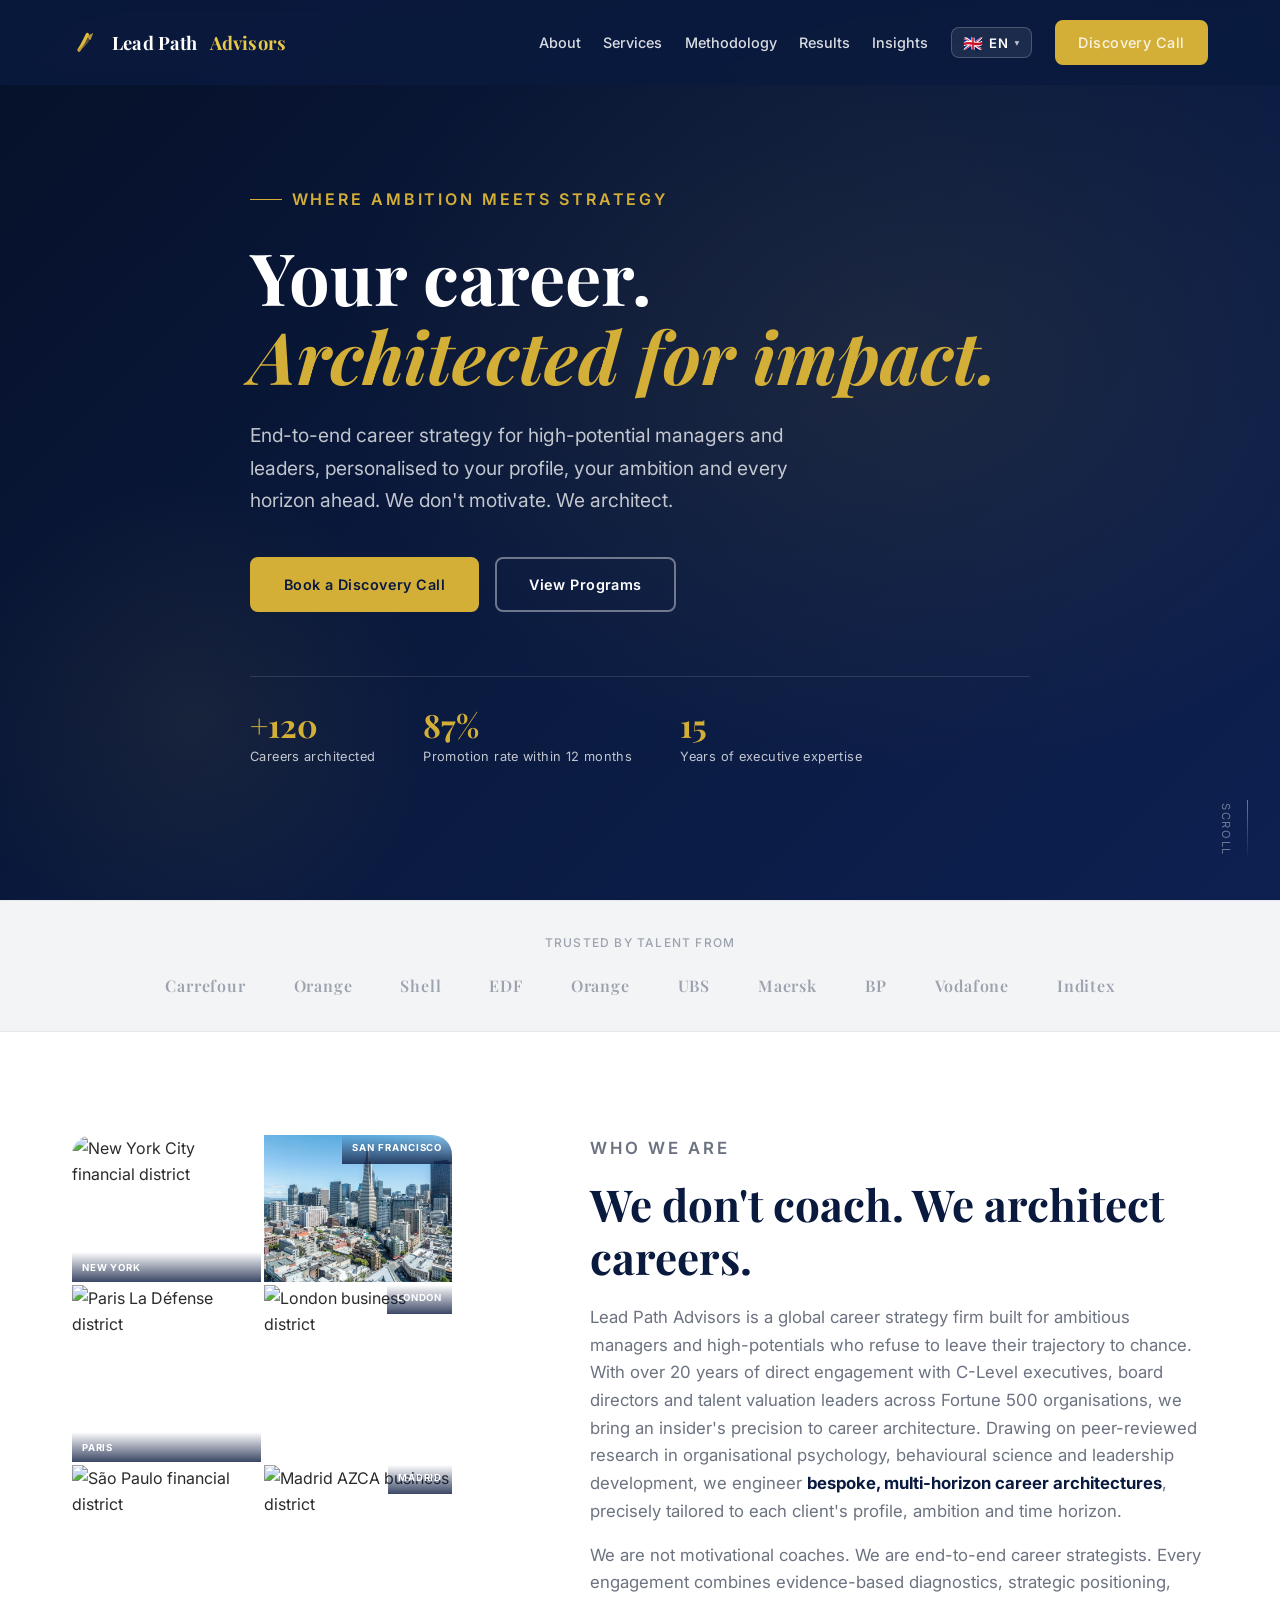
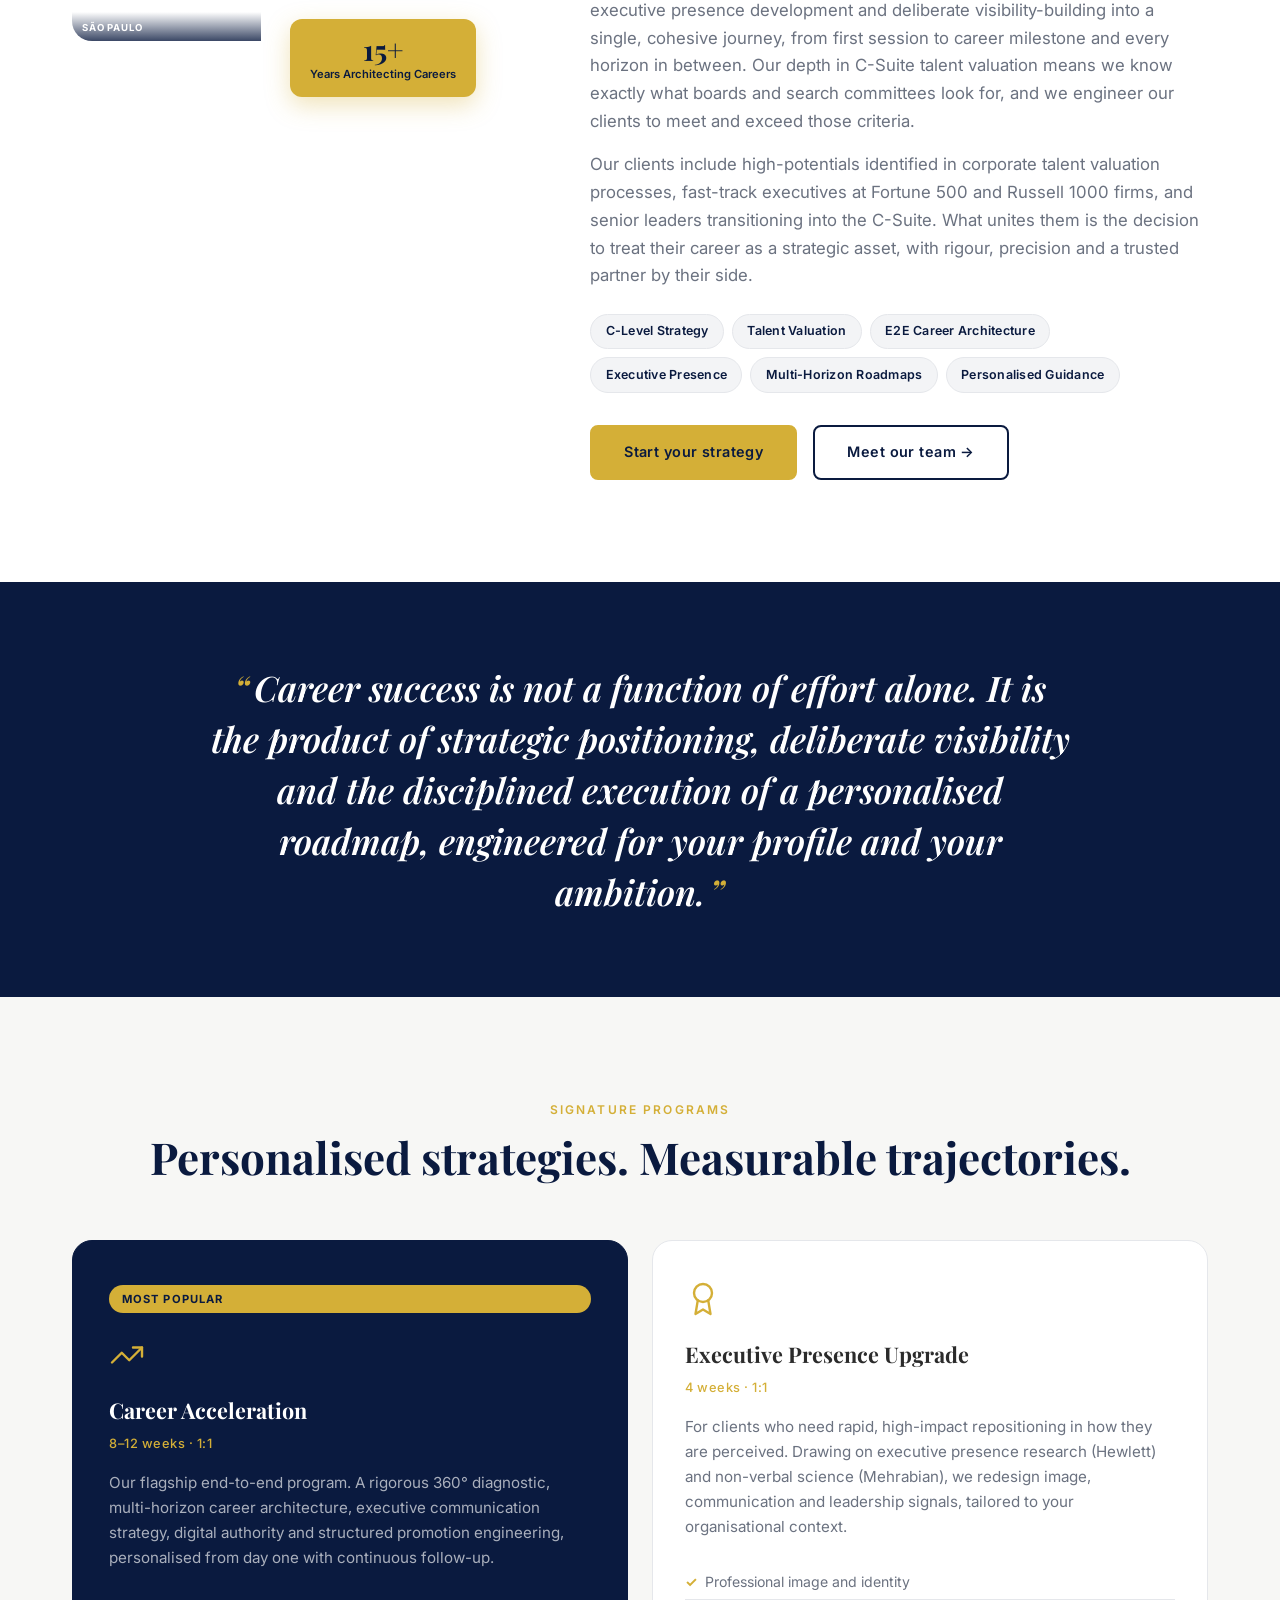
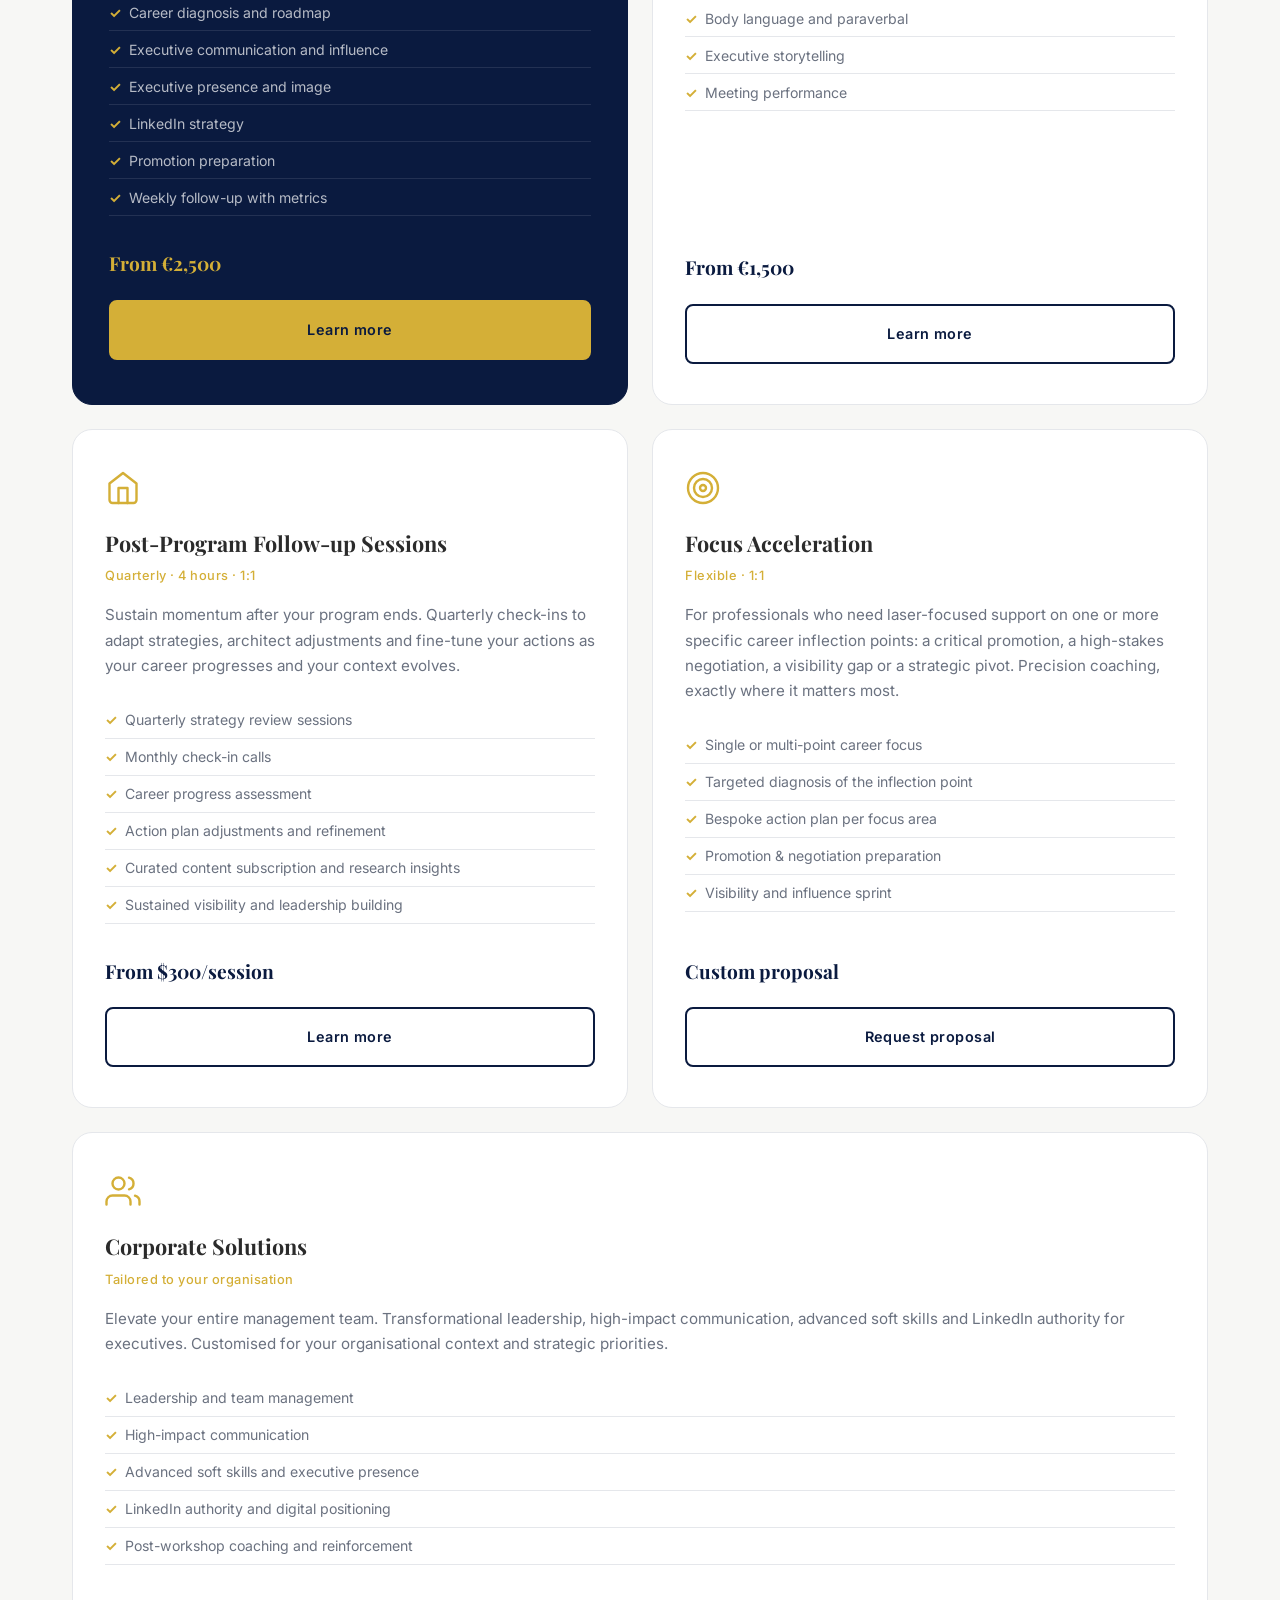
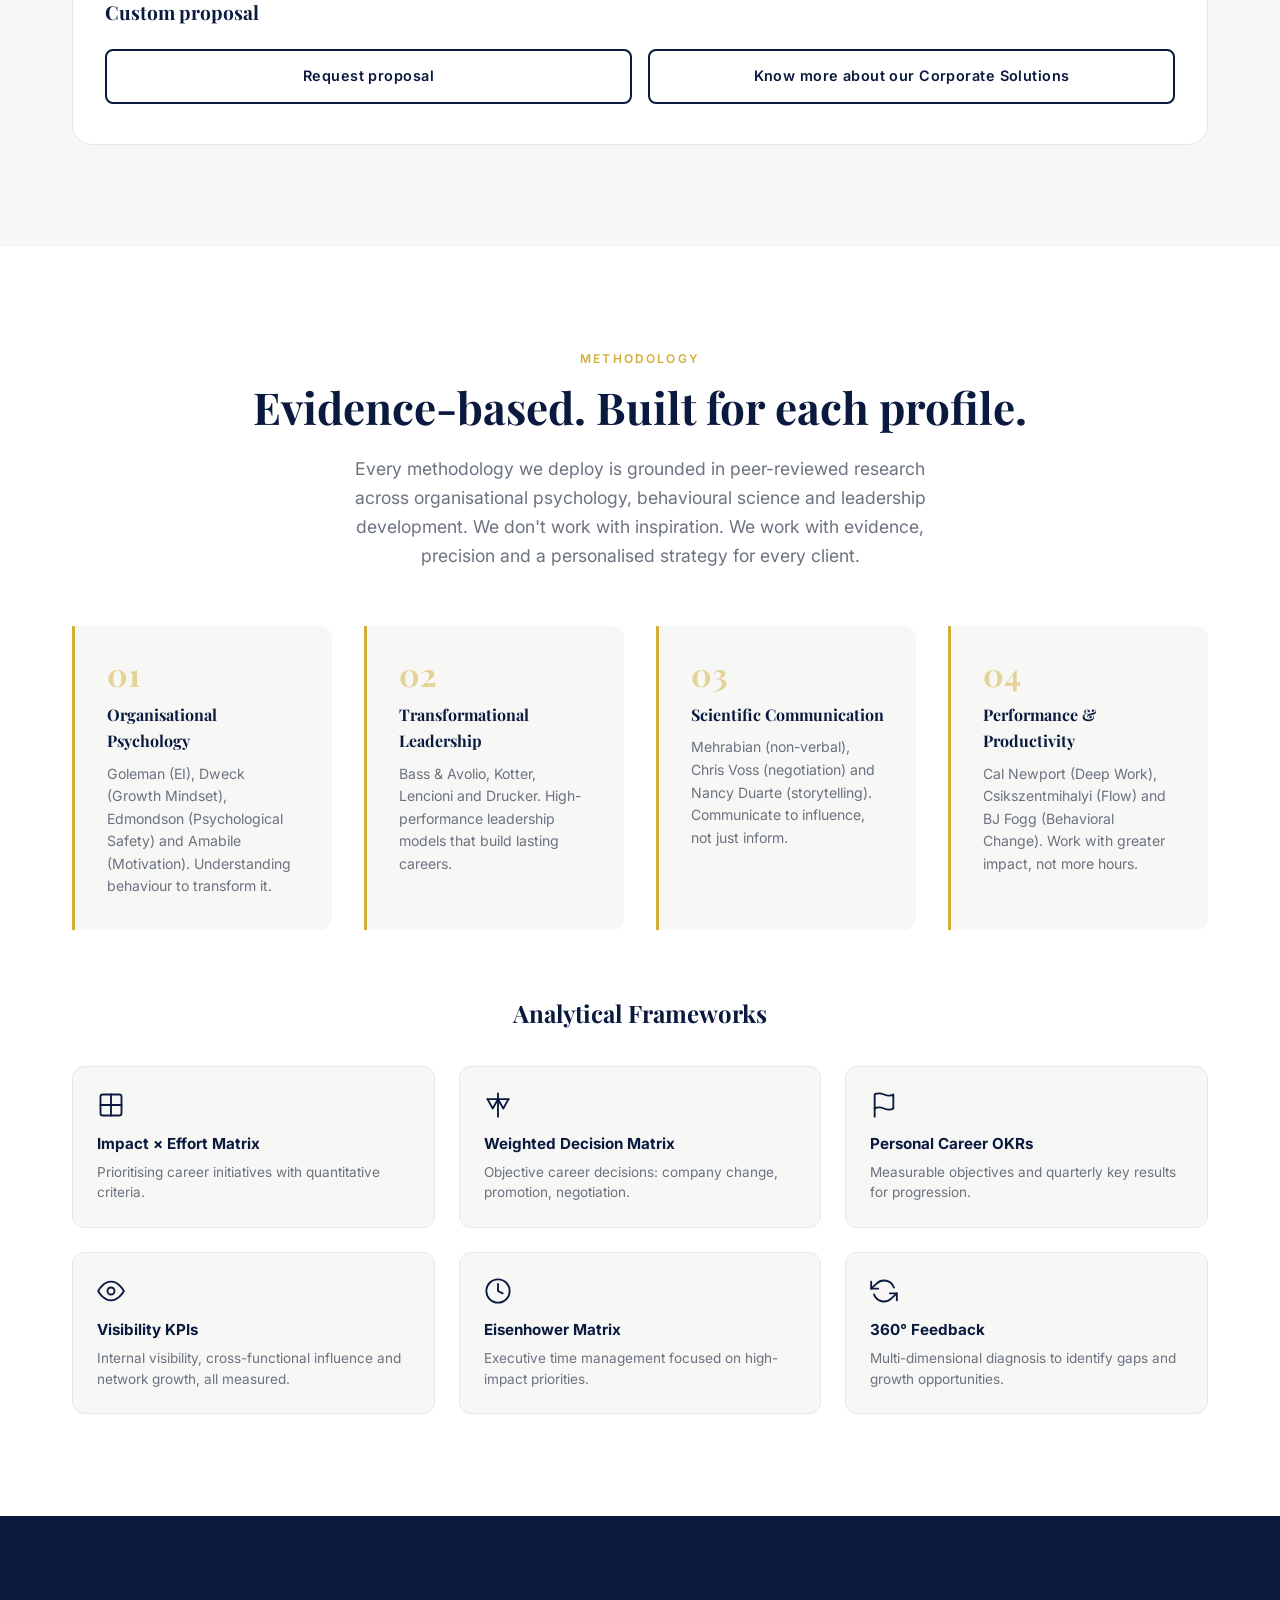
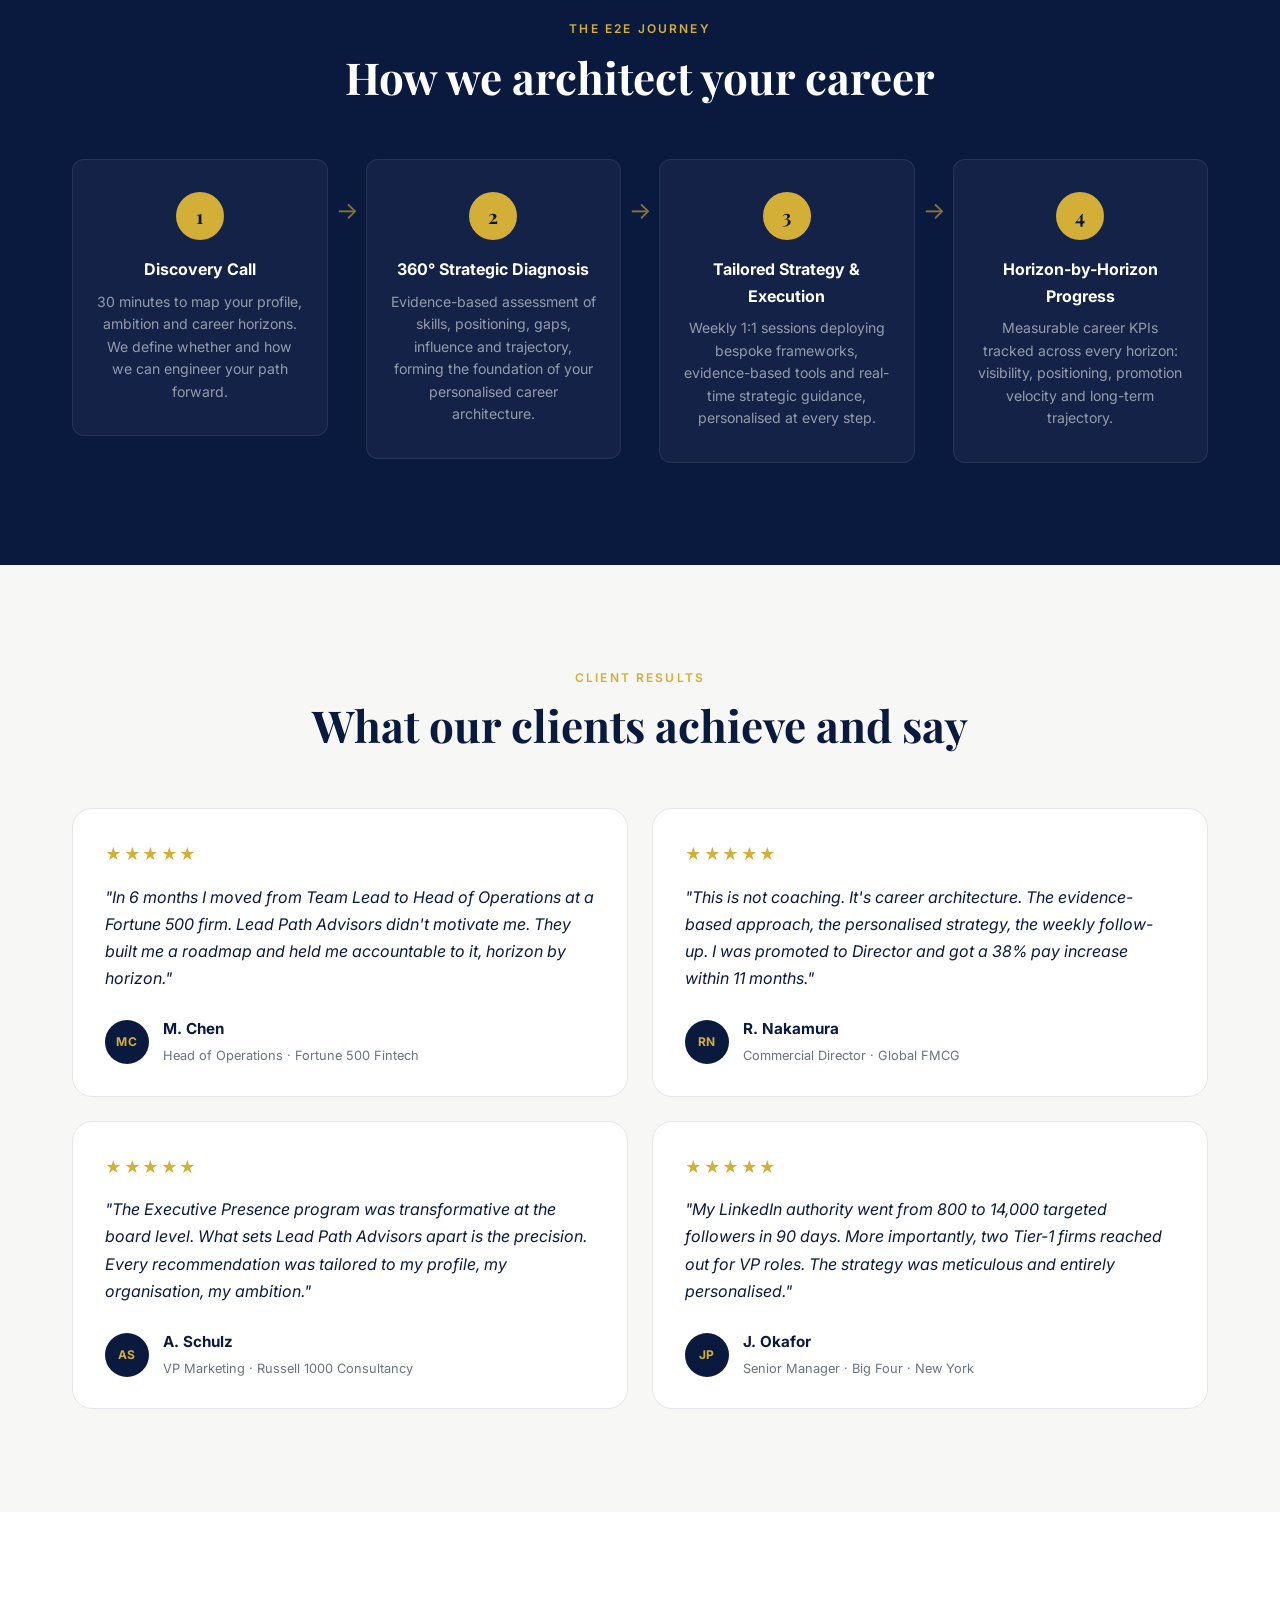
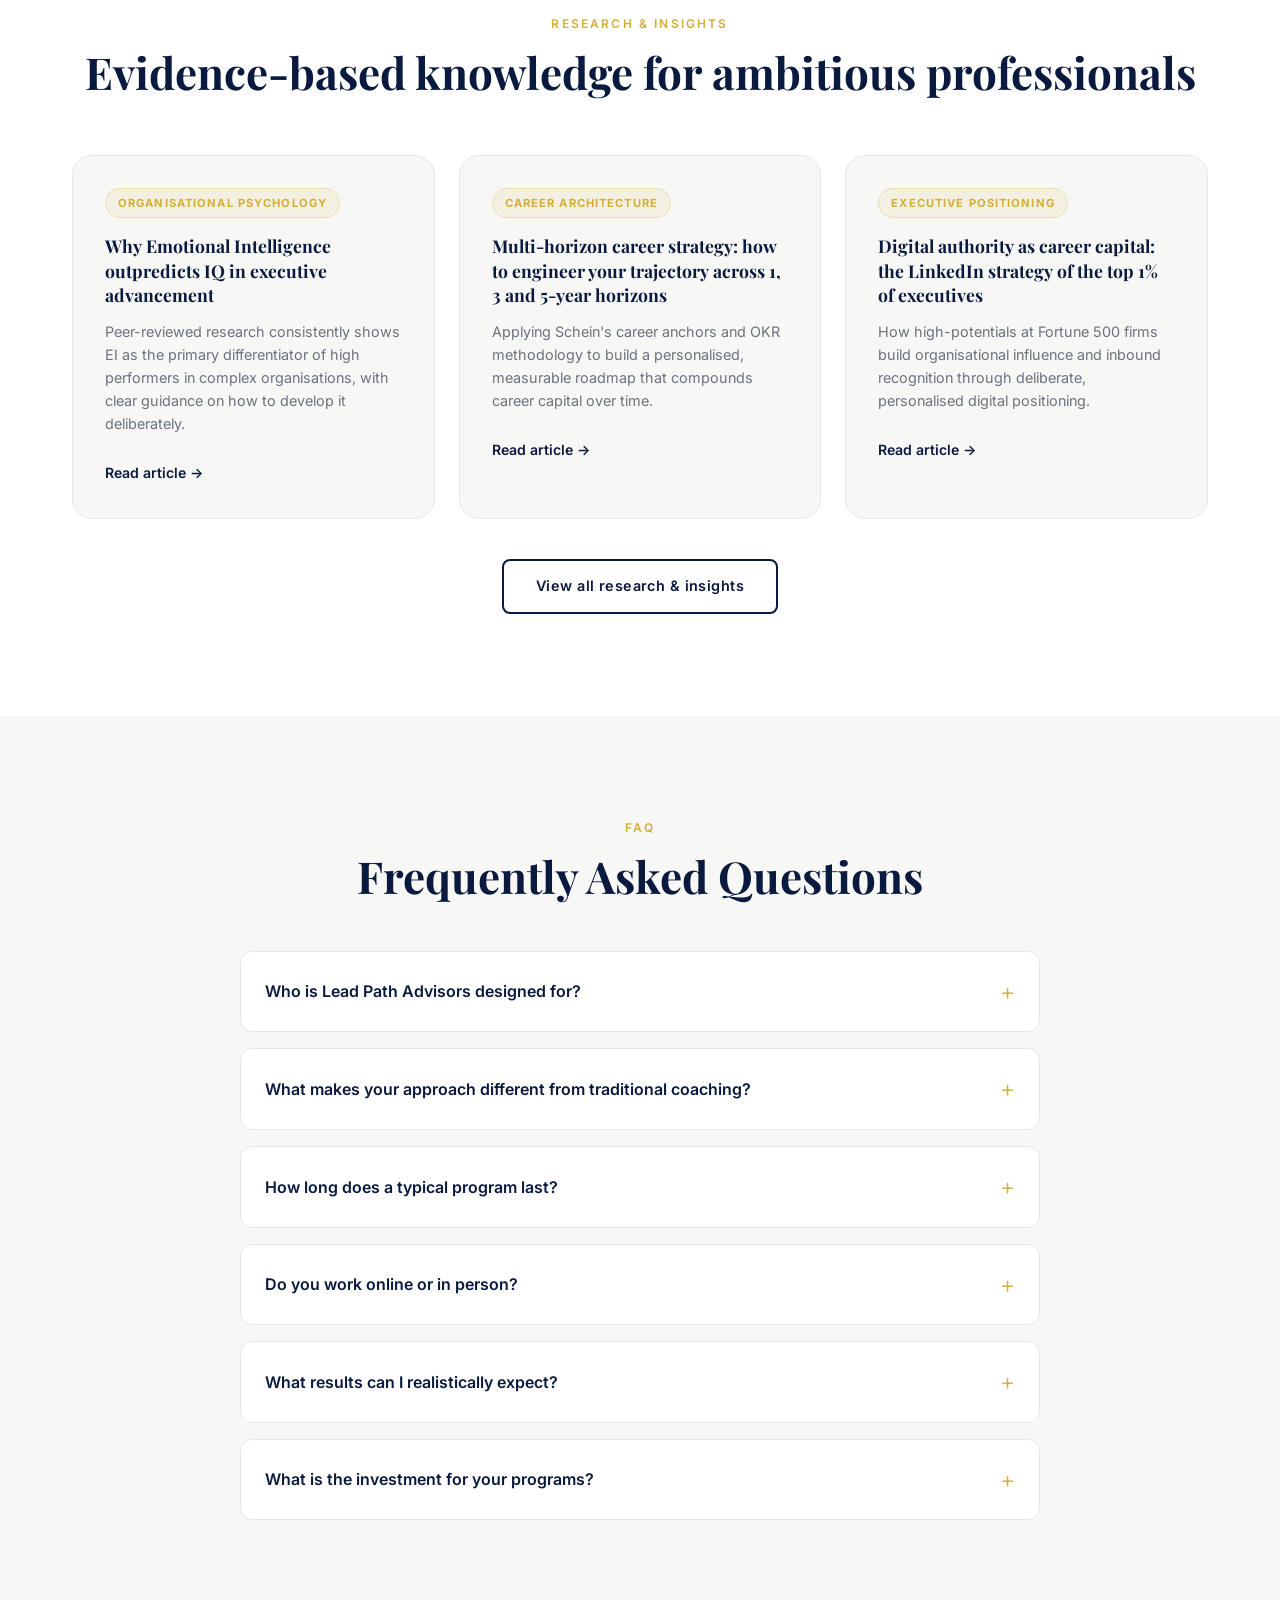
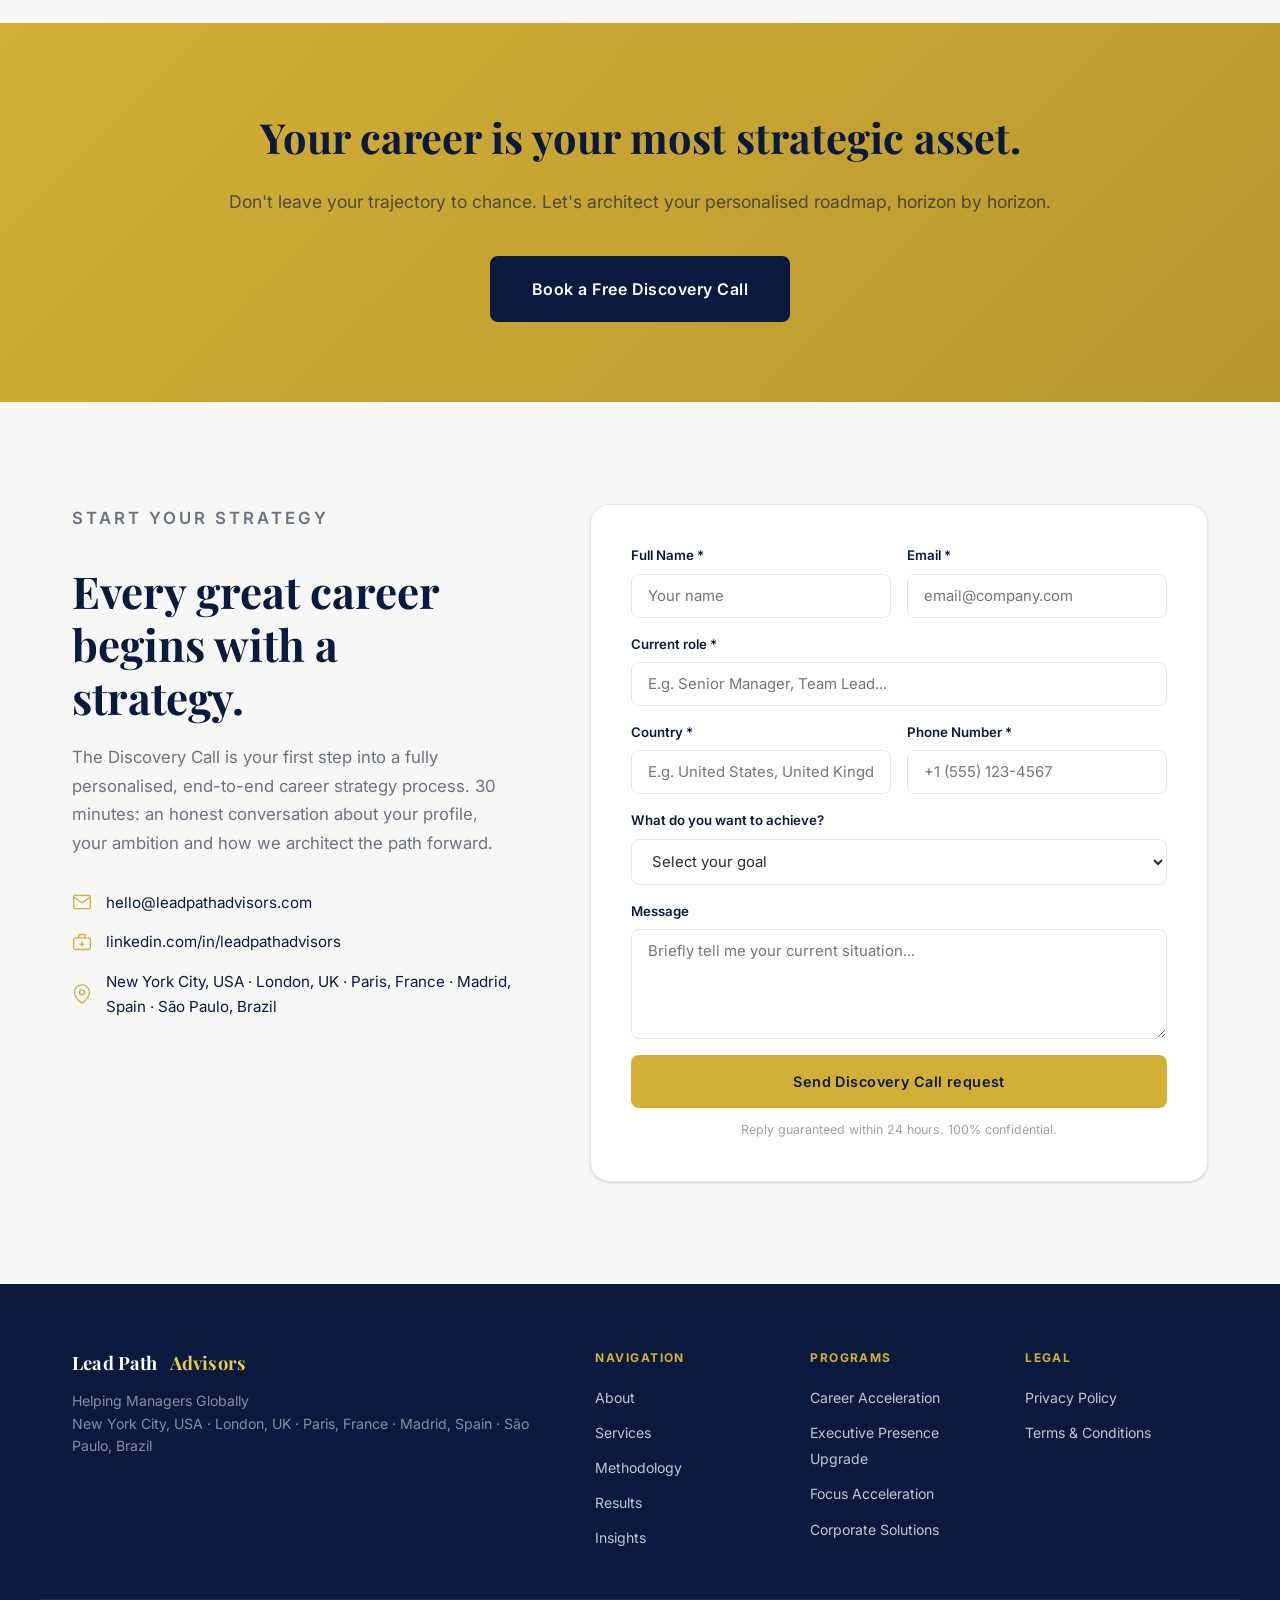
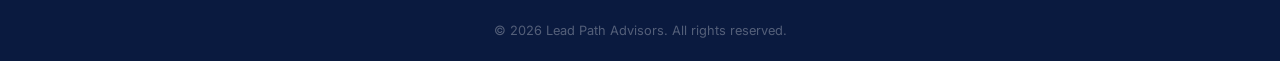
==== commit cb20c3d4: "Replace navbar arrow icon with sophisticated gold arrow design Update logo icon to match the profess" ====
--- a/index.html
+++ b/index.html
@@ -238,8 +238,26 @@
   <nav id="navbar">
     <div class="nav-inner">
       <a href="#home" class="logo">
-        <svg class="logo-icon" width="24" height="24" viewBox="0 0 24 24" fill="none" xmlns="http://www.w3.org/2000/svg" aria-hidden="true">
-          <path d="M13 2L20 9M20 9H12M20 9V17C20 18.1046 19.1046 19 18 19H4C2.89543 19 2 18.1046 2 17V7C2 5.89543 2.89543 5 4 5H12" stroke="var(--gold2)" stroke-width="2" stroke-linecap="round" stroke-linejoin="round"/>
+        <svg class="logo-icon" viewBox="0 0 100 100" xmlns="http://www.w3.org/2000/svg" aria-hidden="true">
+          <!-- Arrow shaft (curved) -->
+          <path d="M 25 75 Q 35 60, 45 40 Q 50 30, 55 20" fill="none" stroke="url(#goldGradient)" stroke-width="12" stroke-linecap="round" stroke-linejoin="round"/>
+          <!-- Arrow shaft bottom curve -->
+          <path d="M 25 75 Q 40 65, 55 45 Q 60 35, 65 25" fill="none" stroke="url(#darkGoldGradient)" stroke-width="8" stroke-linecap="round" stroke-linejoin="round" opacity="0.6"/>
+          <!-- Arrow head top -->
+          <polygon points="75,15 55,25 65,40" fill="url(#goldGradient)"/>
+          <!-- Arrow head bottom/shadow -->
+          <polygon points="75,15 55,25 68,35" fill="url(#darkGoldGradient)" opacity="0.7"/>
+
+          <defs>
+            <linearGradient id="goldGradient" x1="0%" y1="0%" x2="100%" y2="100%">
+              <stop offset="0%" style="stop-color:#E8C94A;stop-opacity:1" />
+              <stop offset="100%" style="stop-color:#D4AF37;stop-opacity:1" />
+            </linearGradient>
+            <linearGradient id="darkGoldGradient" x1="0%" y1="0%" x2="100%" y2="100%">
+              <stop offset="0%" style="stop-color:#C4941F;stop-opacity:1" />
+              <stop offset="100%" style="stop-color:#8B6F47;stop-opacity:1" />
+            </linearGradient>
+          </defs>
         </svg>
         Lead Path<span> Advisors</span>
       </a>
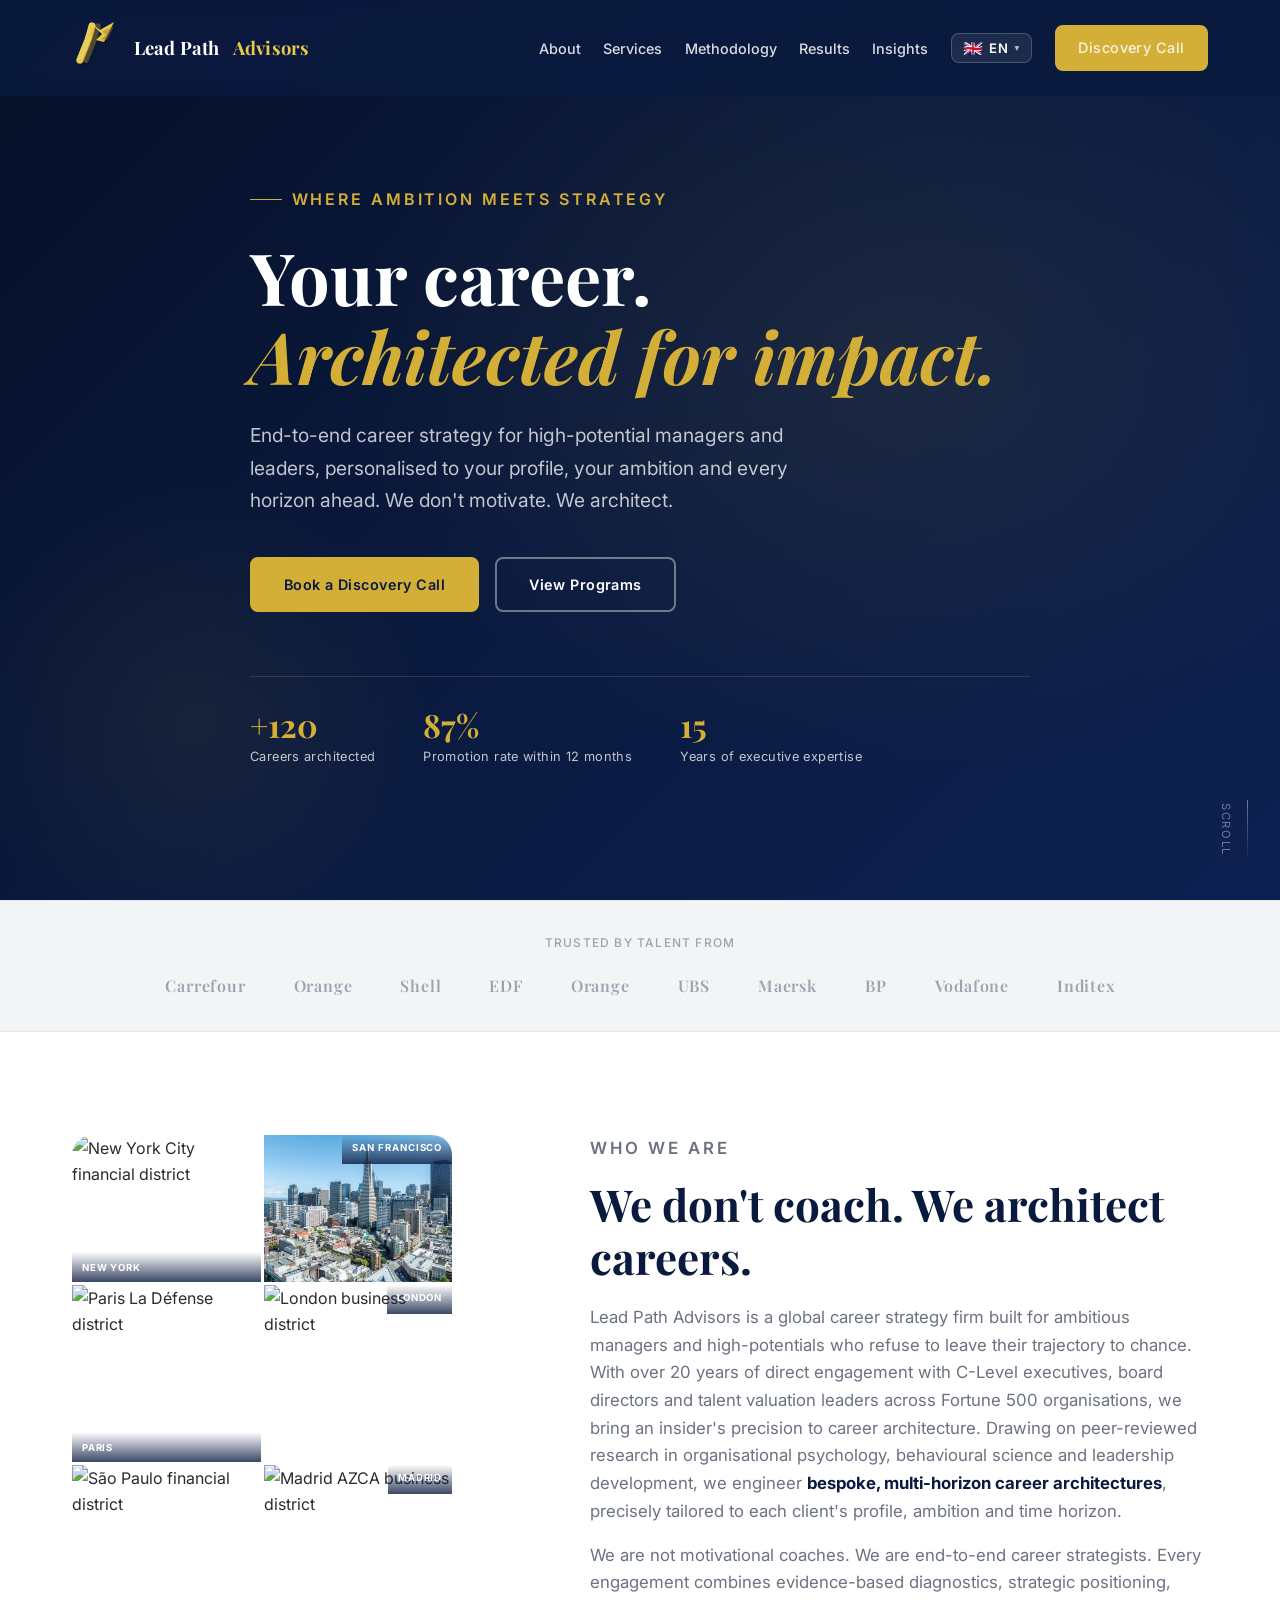
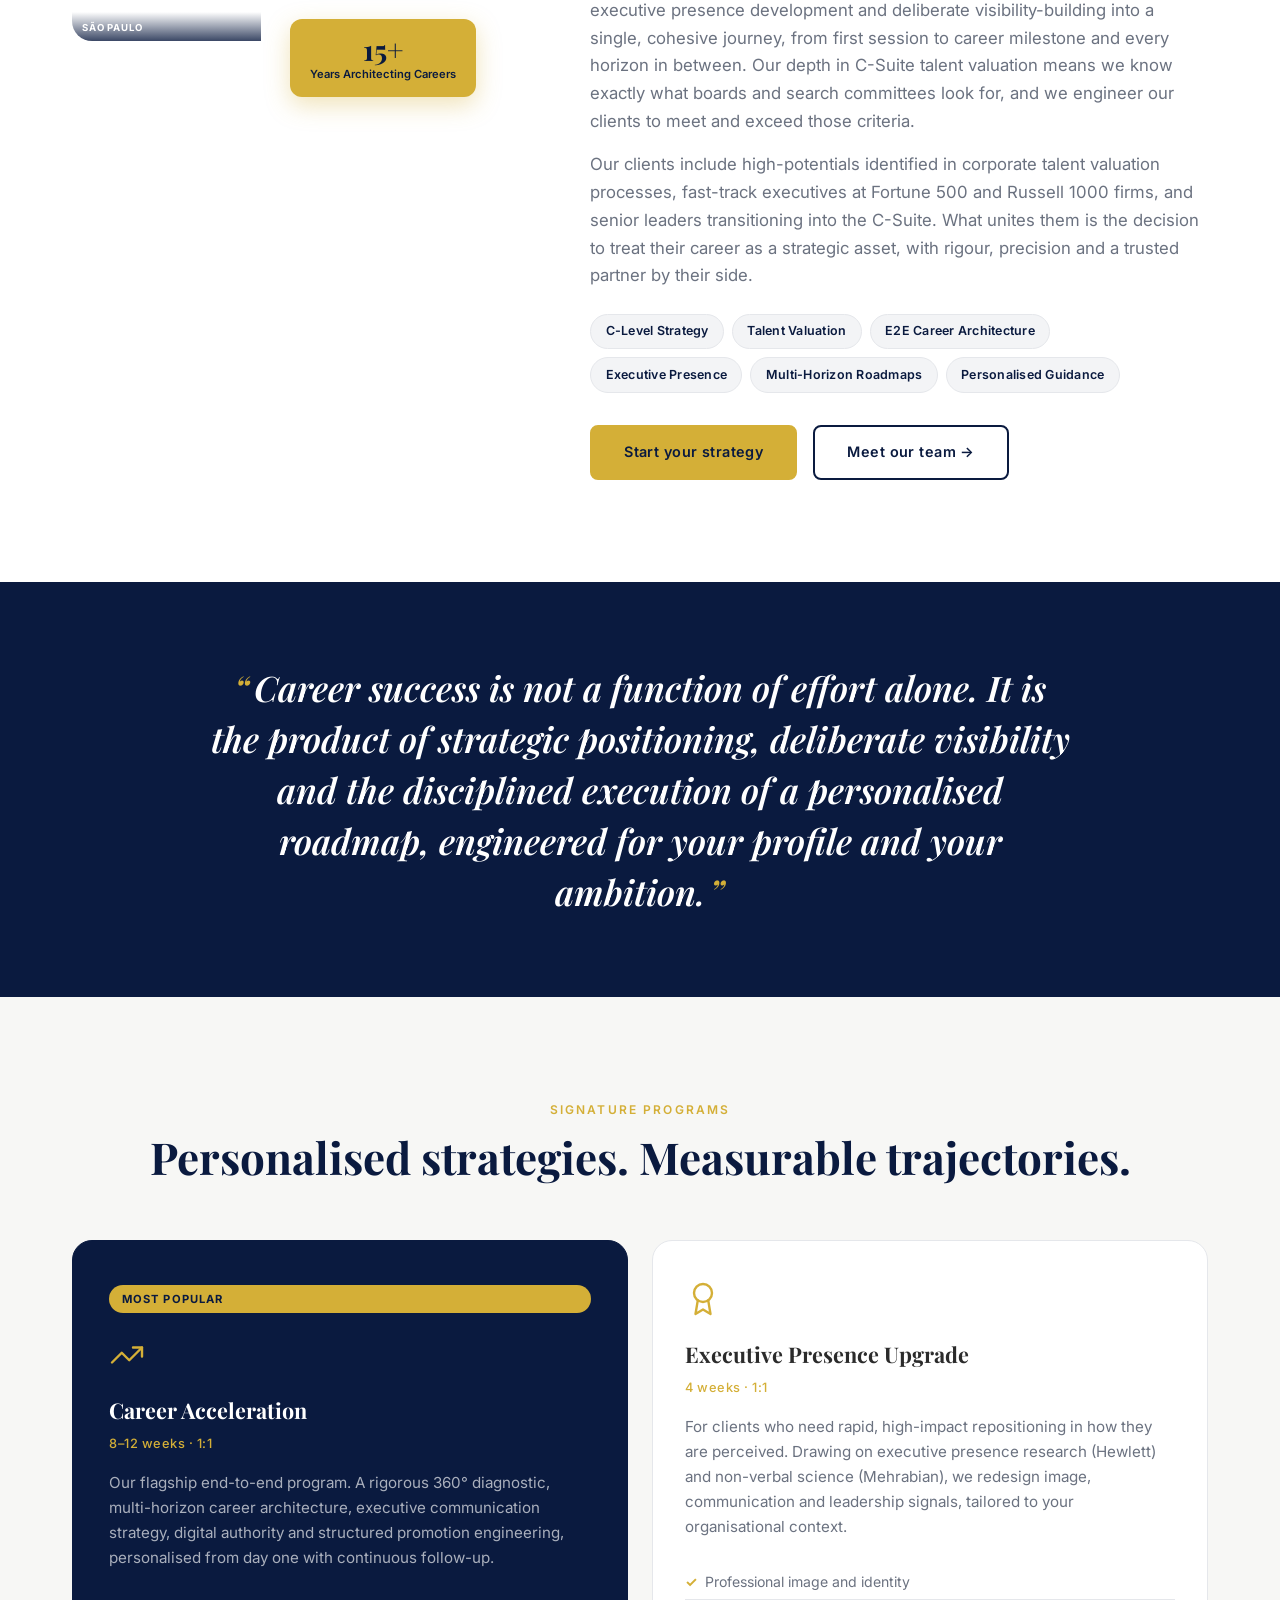
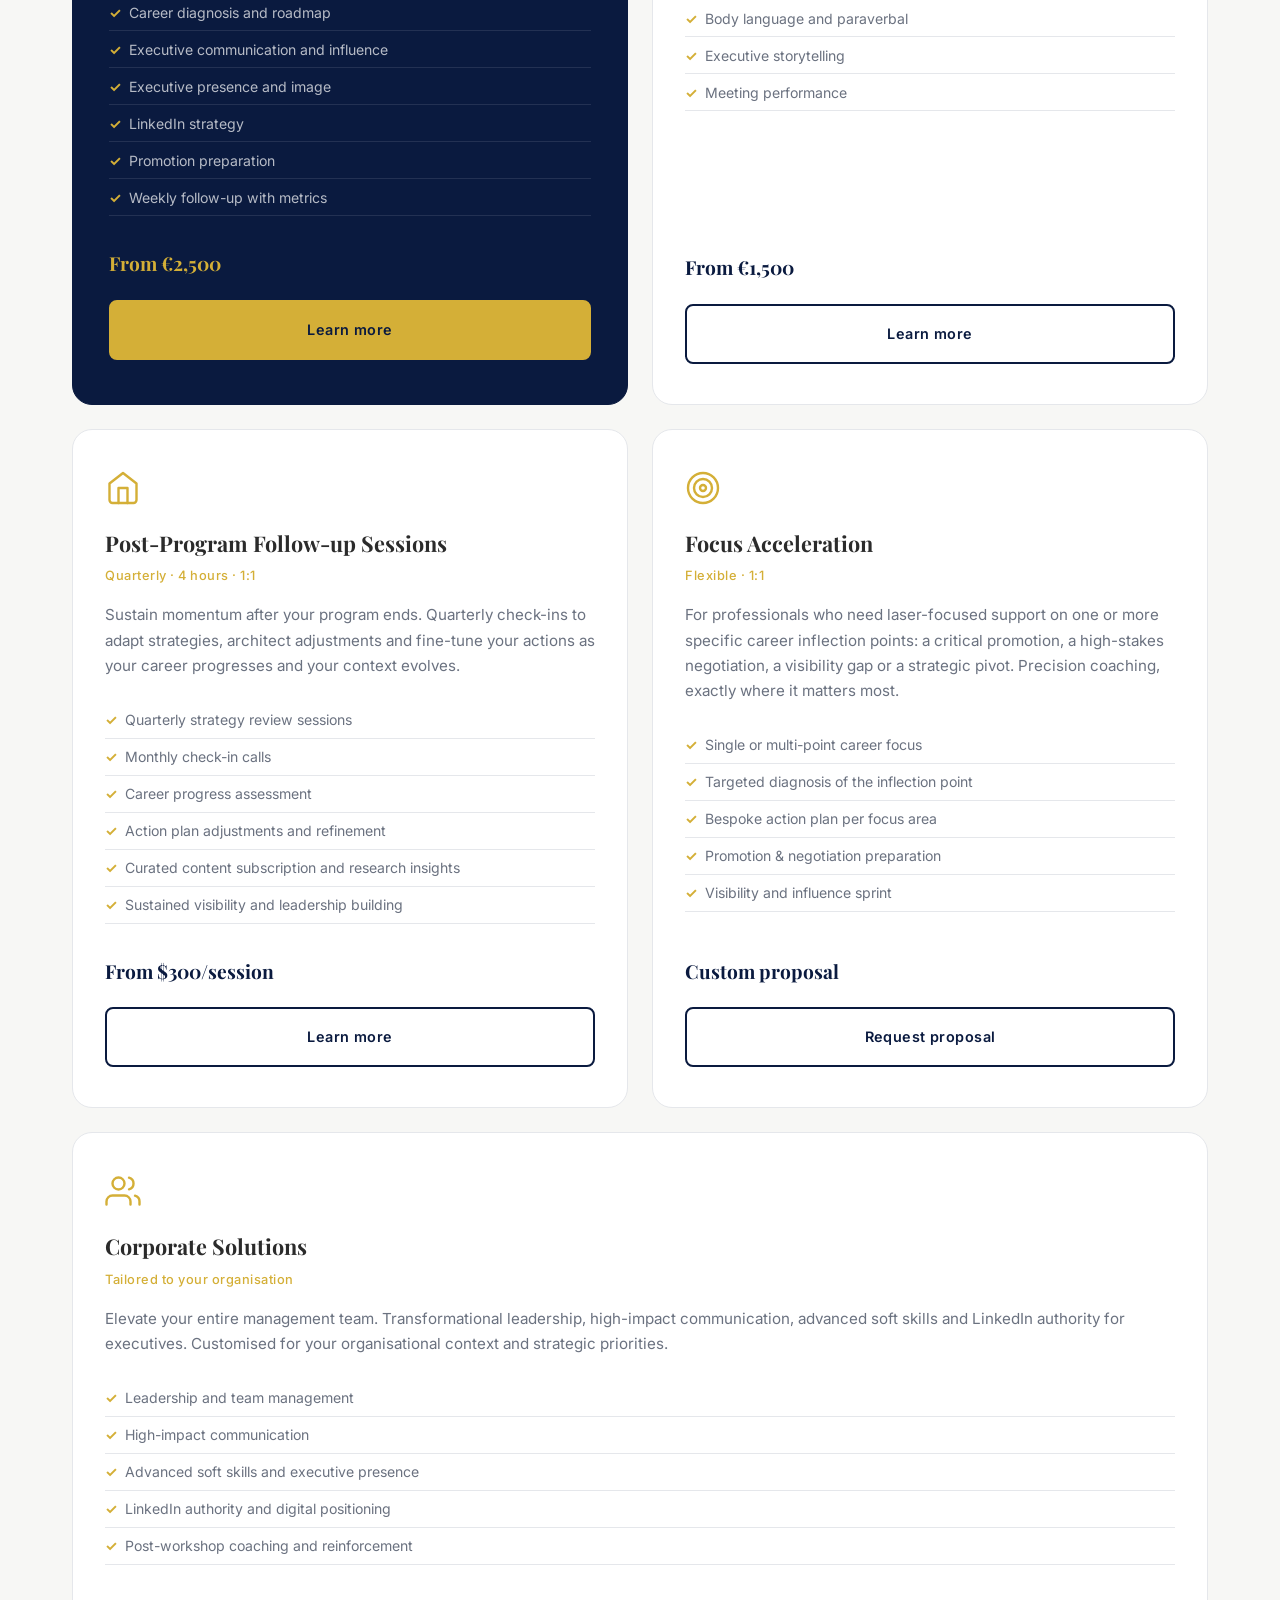
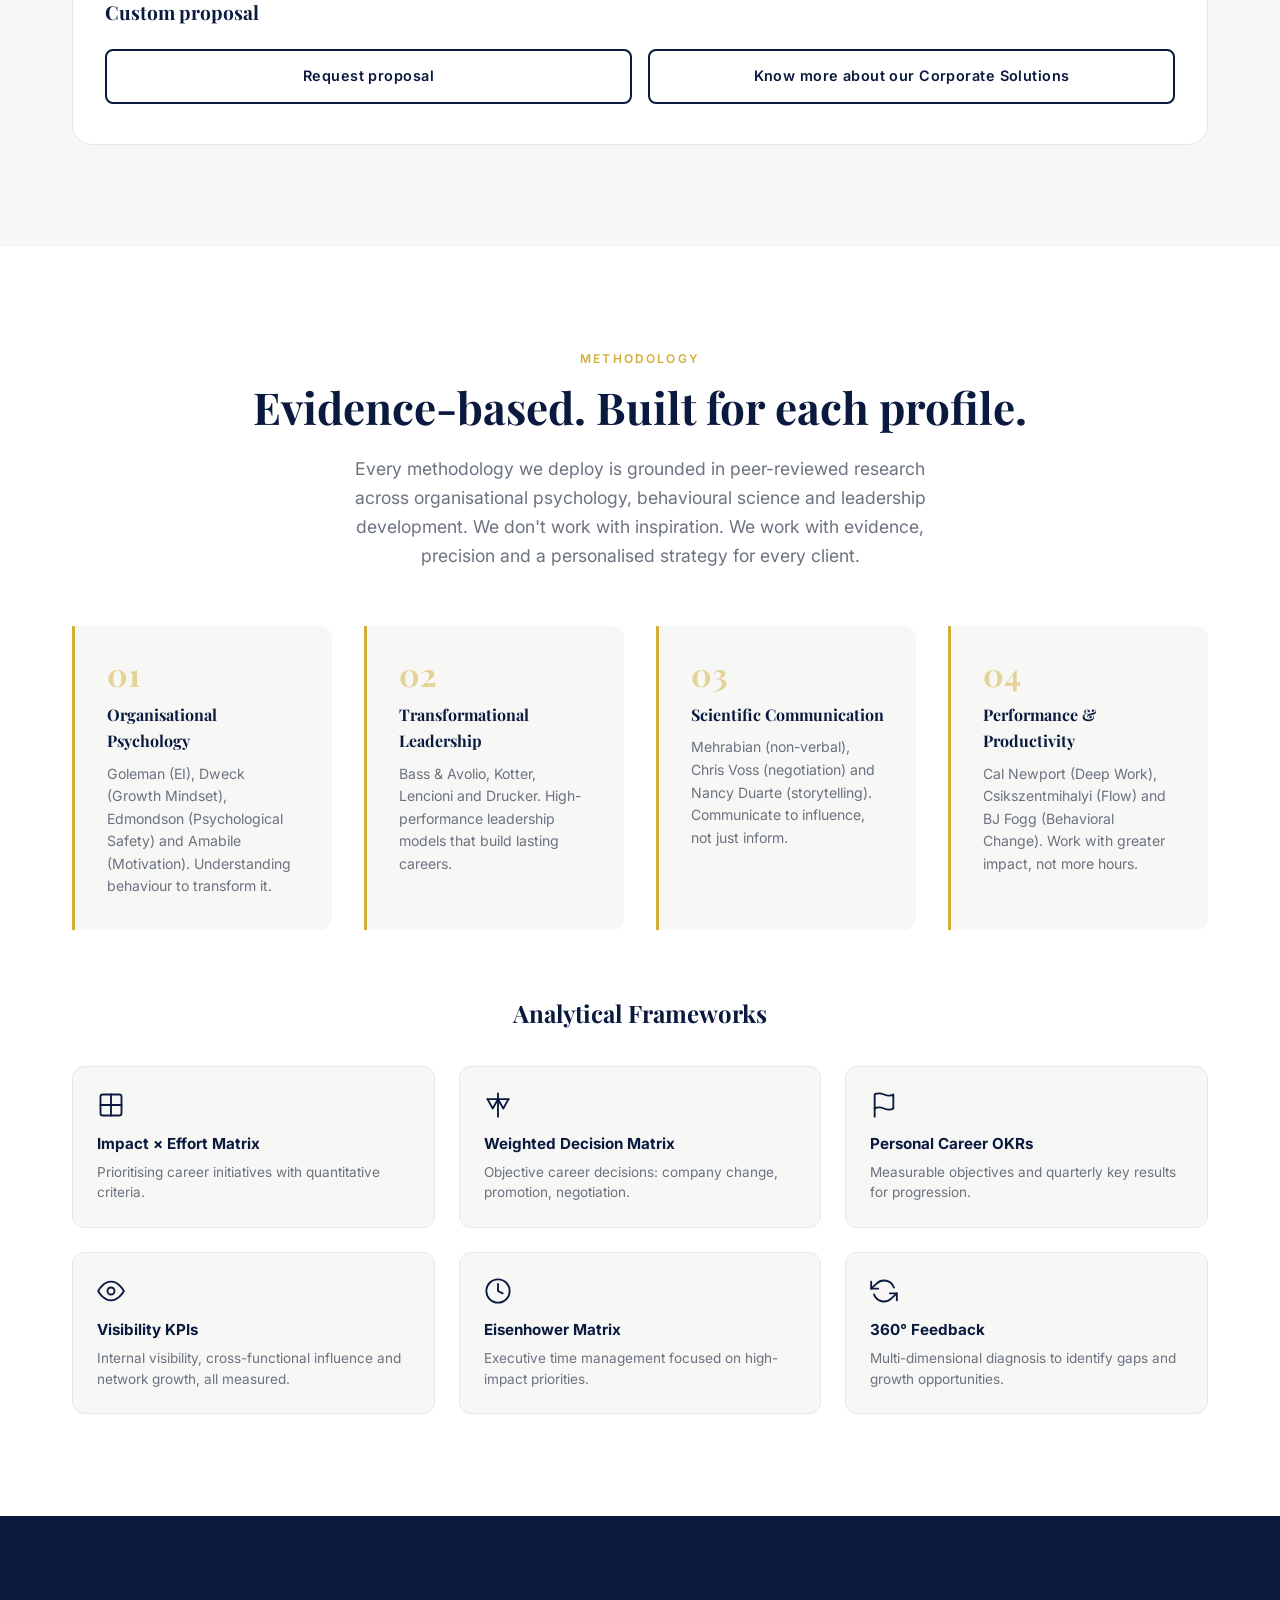
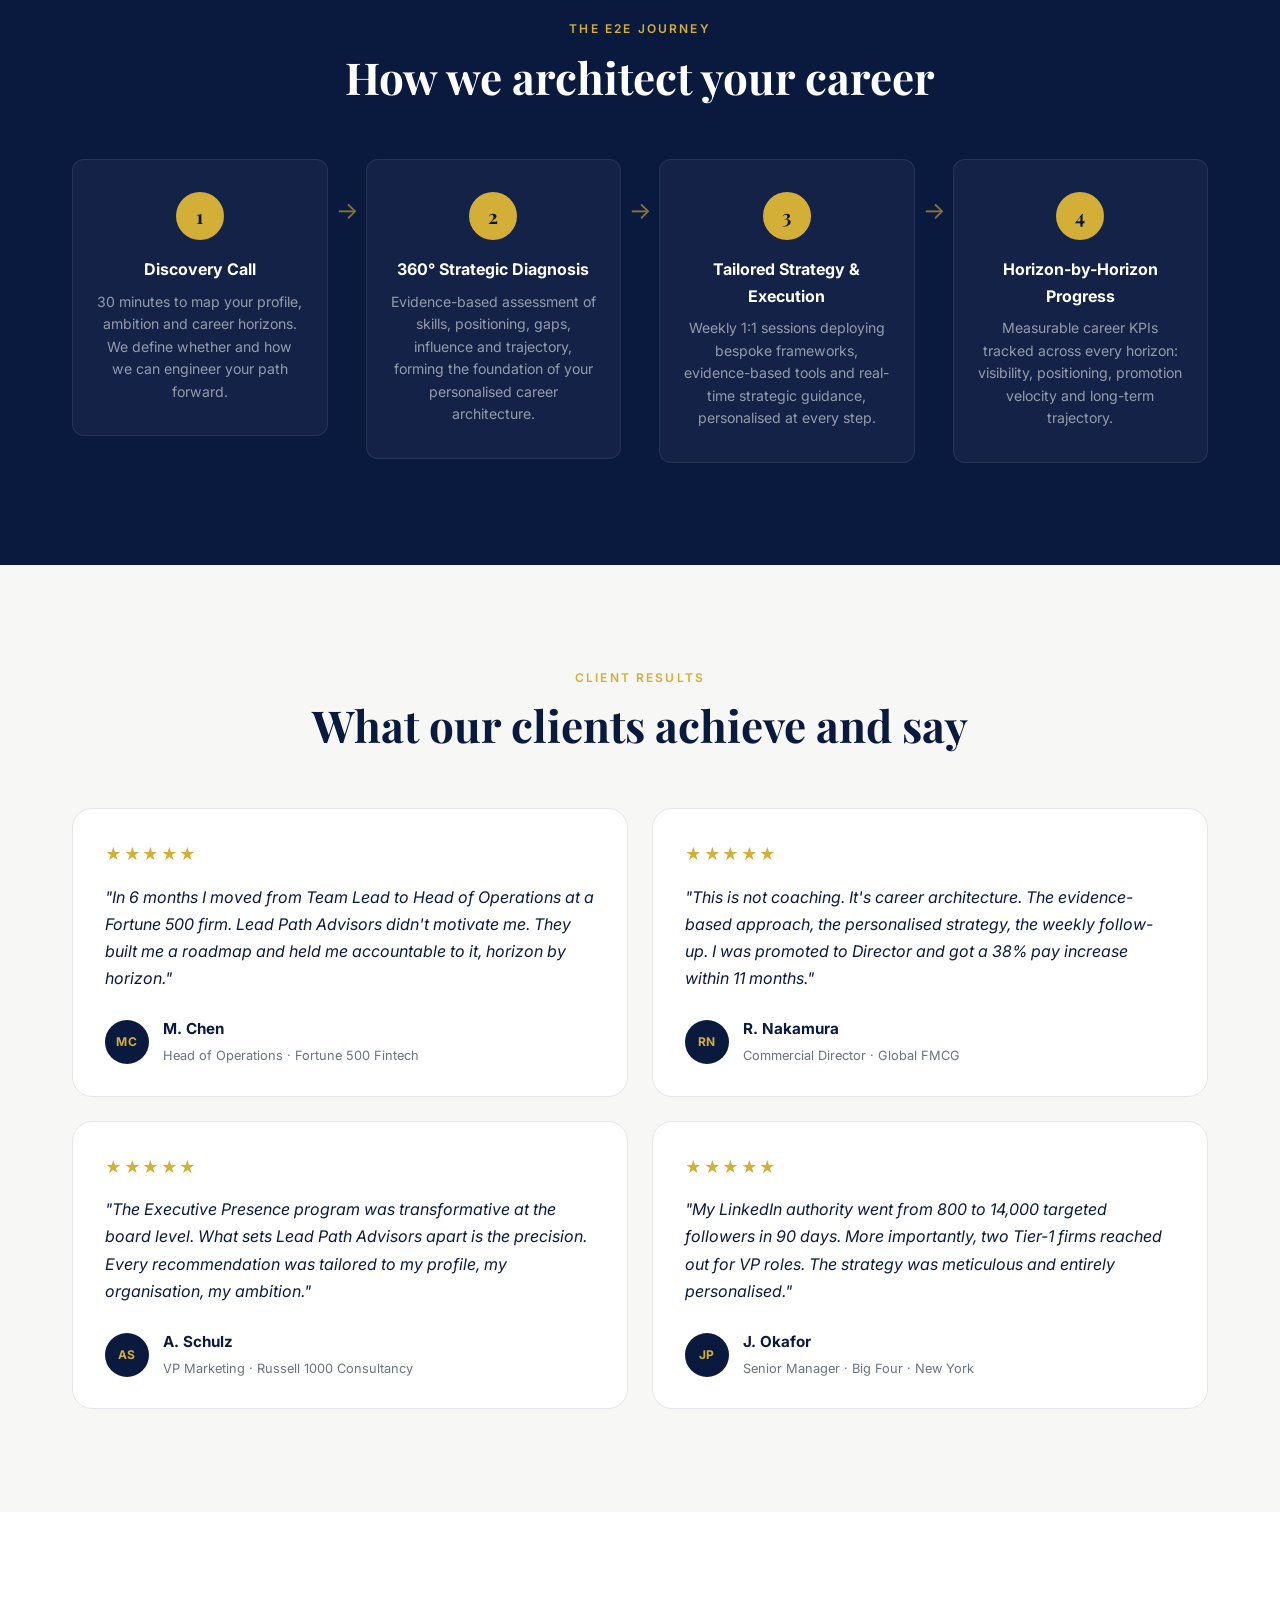
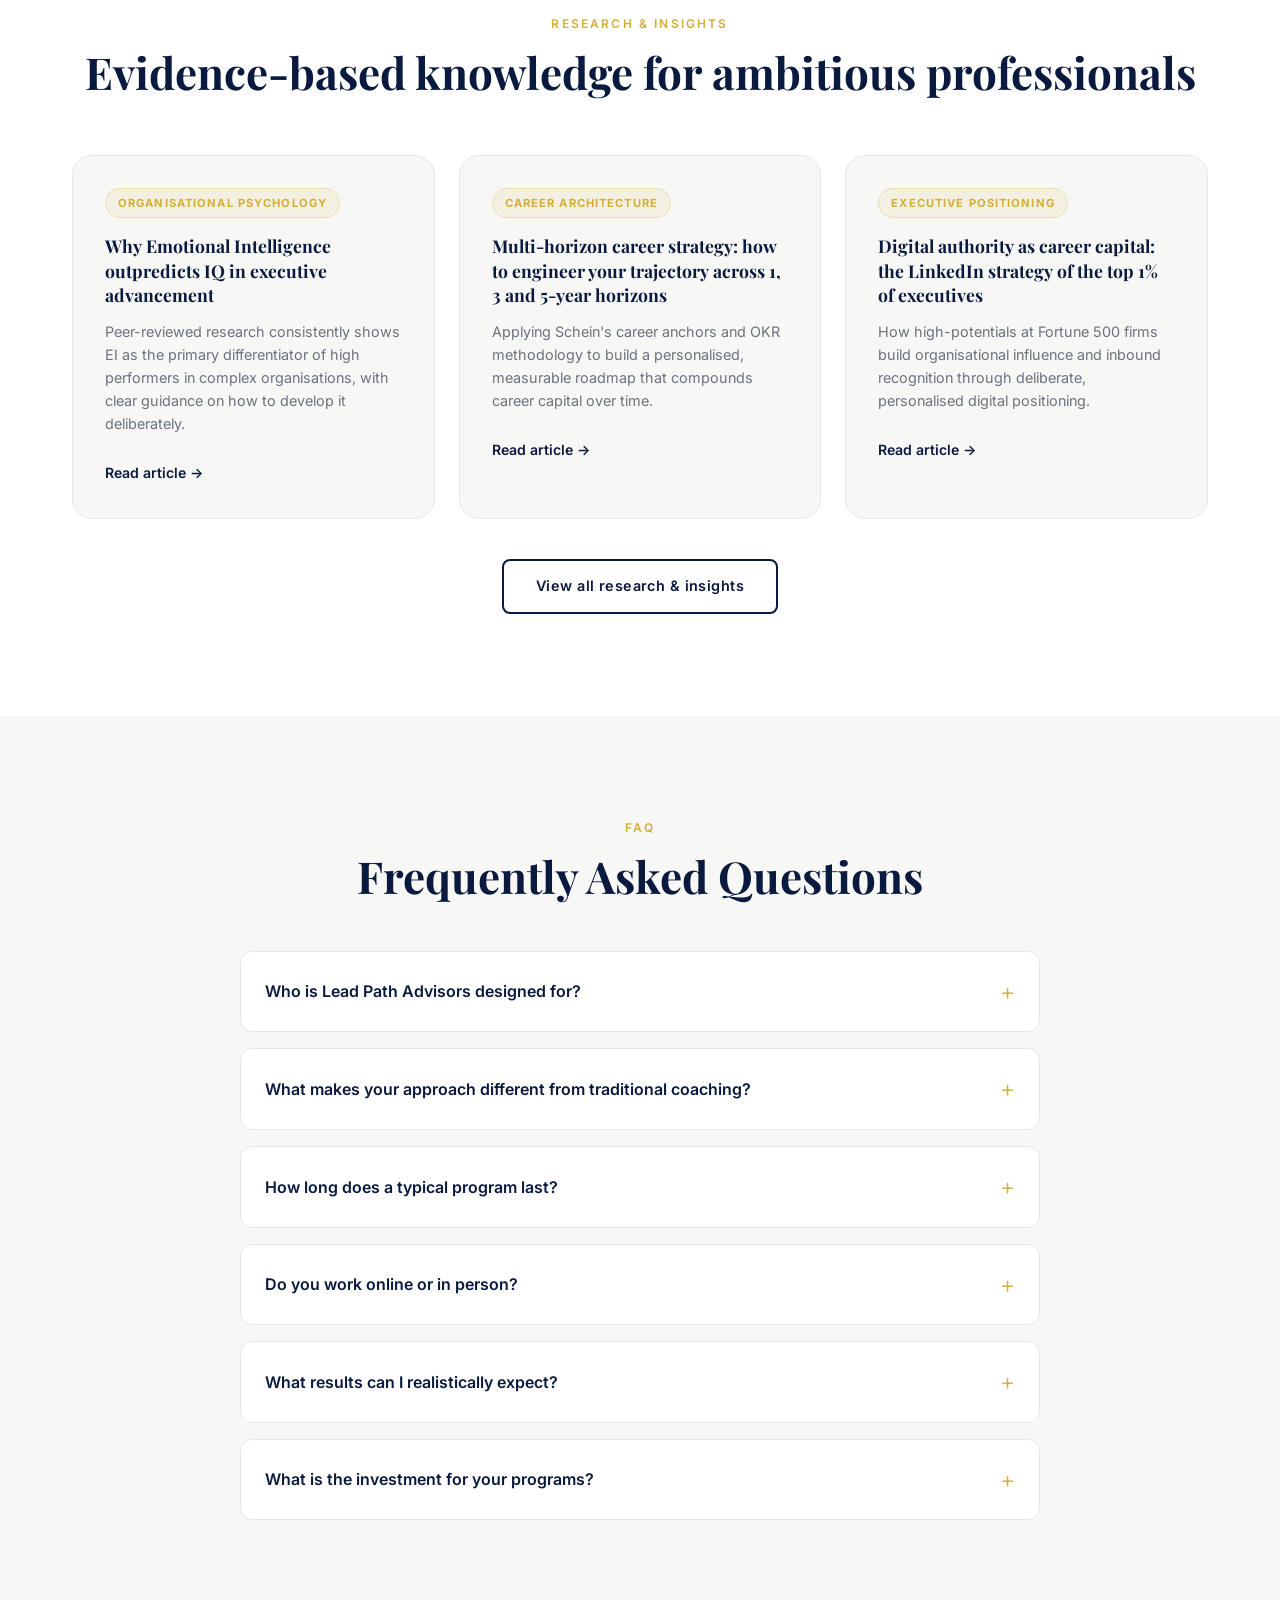
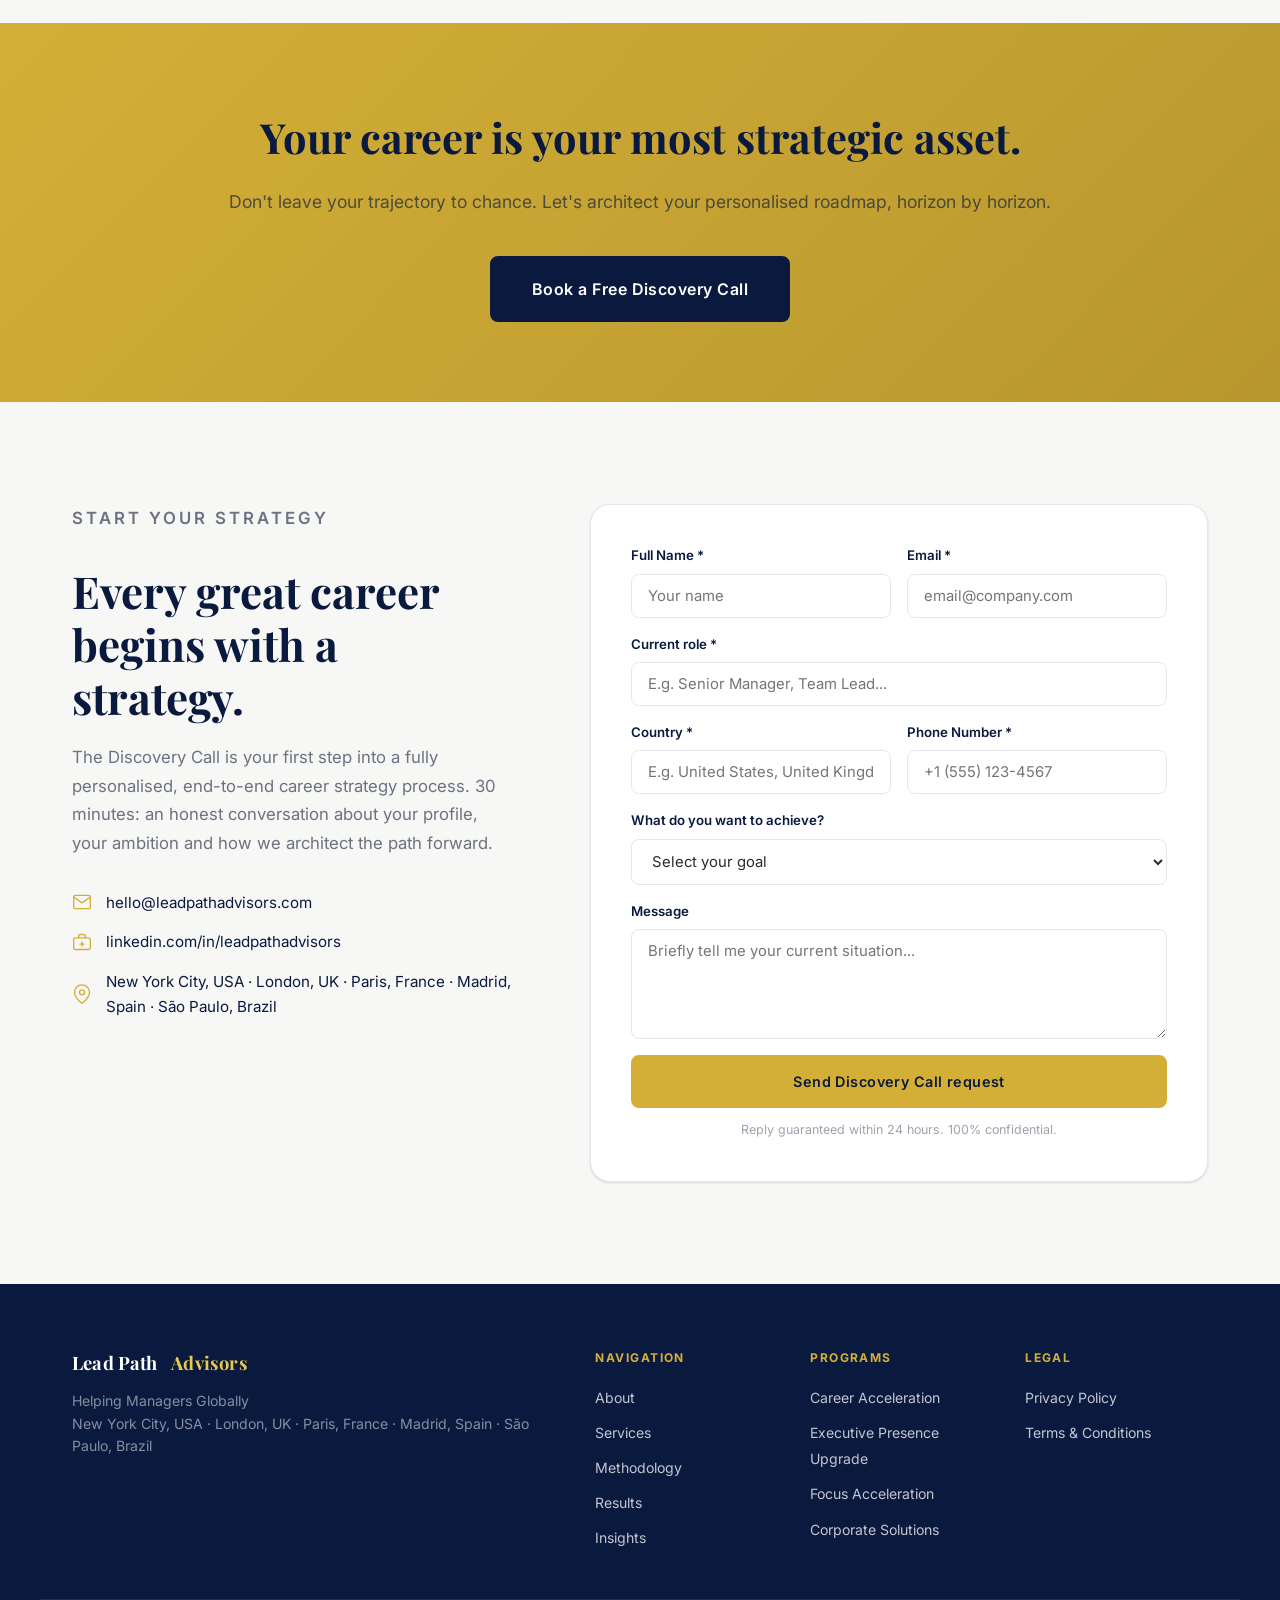
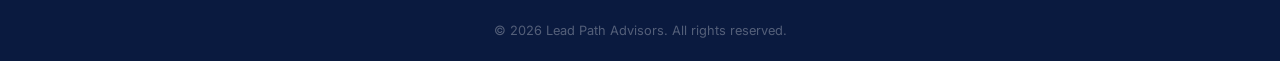
==== commit 50a37a40: "Create sophisticated professional growth arrow for navbar branding Redesigned arrow icon with premiu" ====
--- a/index.html
+++ b/index.html
@@ -238,26 +238,55 @@
   <nav id="navbar">
     <div class="nav-inner">
       <a href="#home" class="logo">
-        <svg class="logo-icon" viewBox="0 0 100 100" xmlns="http://www.w3.org/2000/svg" aria-hidden="true">
-          <!-- Arrow shaft (curved) -->
-          <path d="M 25 75 Q 35 60, 45 40 Q 50 30, 55 20" fill="none" stroke="url(#goldGradient)" stroke-width="12" stroke-linecap="round" stroke-linejoin="round"/>
-          <!-- Arrow shaft bottom curve -->
-          <path d="M 25 75 Q 40 65, 55 45 Q 60 35, 65 25" fill="none" stroke="url(#darkGoldGradient)" stroke-width="8" stroke-linecap="round" stroke-linejoin="round" opacity="0.6"/>
-          <!-- Arrow head top -->
-          <polygon points="75,15 55,25 65,40" fill="url(#goldGradient)"/>
-          <!-- Arrow head bottom/shadow -->
-          <polygon points="75,15 55,25 68,35" fill="url(#darkGoldGradient)" opacity="0.7"/>
-
+        <svg class="logo-icon" viewBox="0 0 120 140" xmlns="http://www.w3.org/2000/svg" aria-hidden="true">
           <defs>
-            <linearGradient id="goldGradient" x1="0%" y1="0%" x2="100%" y2="100%">
-              <stop offset="0%" style="stop-color:#E8C94A;stop-opacity:1" />
+            <!-- Gold gradient for main elements -->
+            <linearGradient id="goldGrad" x1="0%" y1="0%" x2="100%" y2="100%">
+              <stop offset="0%" style="stop-color:#F4E4C1;stop-opacity:1" />
+              <stop offset="50%" style="stop-color:#E8C94A;stop-opacity:1" />
               <stop offset="100%" style="stop-color:#D4AF37;stop-opacity:1" />
             </linearGradient>
-            <linearGradient id="darkGoldGradient" x1="0%" y1="0%" x2="100%" y2="100%">
-              <stop offset="0%" style="stop-color:#C4941F;stop-opacity:1" />
-              <stop offset="100%" style="stop-color:#8B6F47;stop-opacity:1" />
+            <!-- Darker gold for shadows -->
+            <linearGradient id="darkGold" x1="0%" y1="0%" x2="100%" y2="100%">
+              <stop offset="0%" style="stop-color:#B8860B;stop-opacity:1" />
+              <stop offset="100%" style="stop-color:#6B5D4F;stop-opacity:1" />
             </linearGradient>
+            <!-- Shadow filter for depth -->
+            <filter id="shadow" x="-50%" y="-50%" width="200%" height="200%">
+              <feDropShadow dx="2" dy="4" stdDeviation="3" flood-opacity="0.3"/>
+            </filter>
           </defs>
+
+          <!-- Main arrow body - curved ribbon style -->
+          <g filter="url(#shadow)">
+            <!-- Left side of arrow shaft -->
+            <path d="M 20 100 Q 30 75, 40 50 Q 45 35, 50 15"
+                  fill="none" stroke="url(#goldGrad)" stroke-width="18"
+                  stroke-linecap="round" stroke-linejoin="round"/>
+
+            <!-- Right side of arrow shaft for dimension -->
+            <path d="M 35 100 Q 45 75, 55 50 Q 60 35, 65 15"
+                  fill="none" stroke="url(#darkGold)" stroke-width="14"
+                  stroke-linecap="round" stroke-linejoin="round" opacity="0.5"/>
+
+            <!-- Main arrowhead -->
+            <polygon points="50,10 75,35 60,50 80,55 105,5 70,25" fill="url(#goldGrad)"/>
+
+            <!-- Arrowhead shadow for depth -->
+            <polygon points="65,18 85,38 72,48 88,50 105,15 75,28" fill="url(#darkGold)" opacity="0.4"/>
+
+            <!-- Highlight on arrow for polish -->
+            <path d="M 25 95 Q 35 70, 45 45"
+                  fill="none" stroke="rgba(255,255,255,0.3)" stroke-width="6"
+                  stroke-linecap="round" opacity="0.6"/>
+          </g>
+
+          <!-- Accent curves representing growth momentum -->
+          <g opacity="0.5">
+            <path d="M 15 110 Q 30 85, 45 60"
+                  fill="none" stroke="url(#goldGrad)" stroke-width="3"
+                  stroke-dasharray="5,5" stroke-linecap="round"/>
+          </g>
         </svg>
         Lead Path<span> Advisors</span>
       </a>
--- a/styles.css
+++ b/styles.css
@@ -191,11 +191,11 @@
 .logo {
   display: inline-flex;
   align-items: center;
-  gap: 0.75rem;
+  gap: 0.85rem;
 }
 .logo-icon {
-  width: 28px;
-  height: 28px;
+  width: 48px;
+  height: 56px;
   flex-shrink: 0;
 }
 .logo span { color: var(--gold2); }
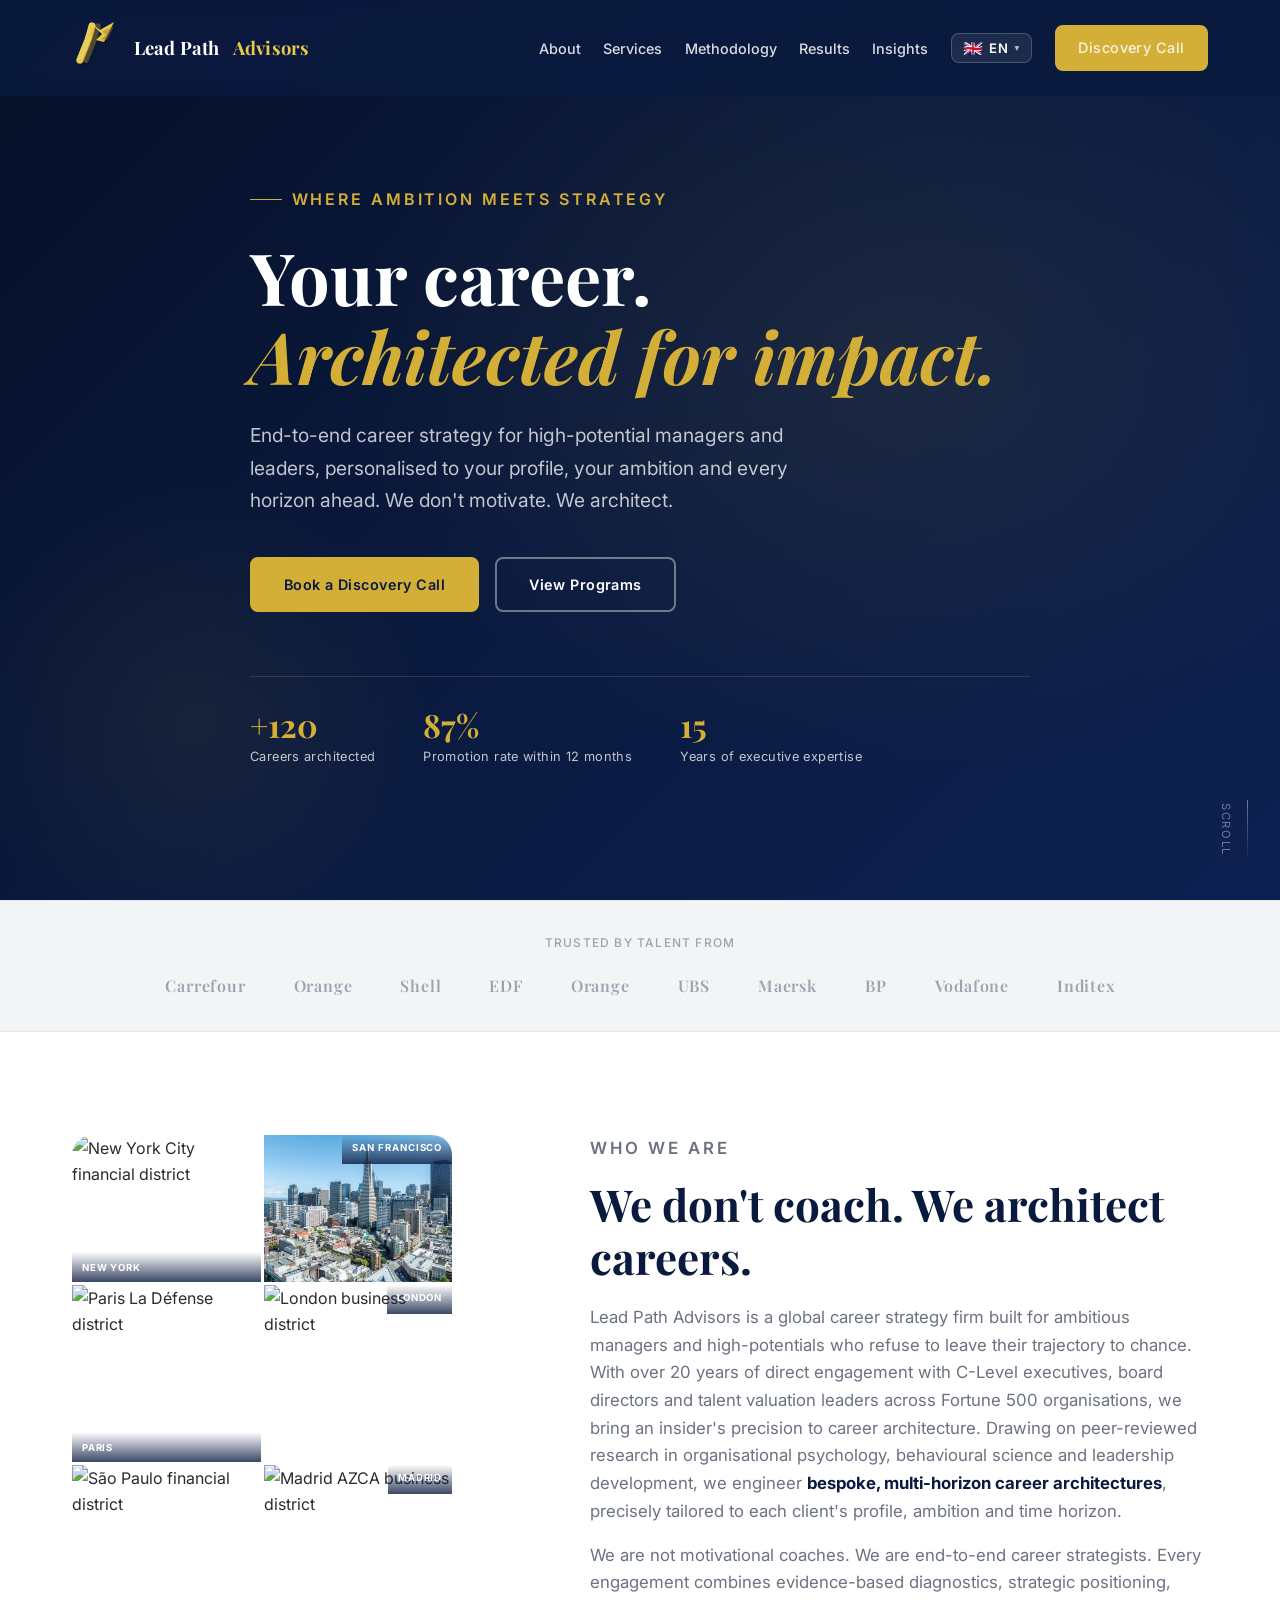
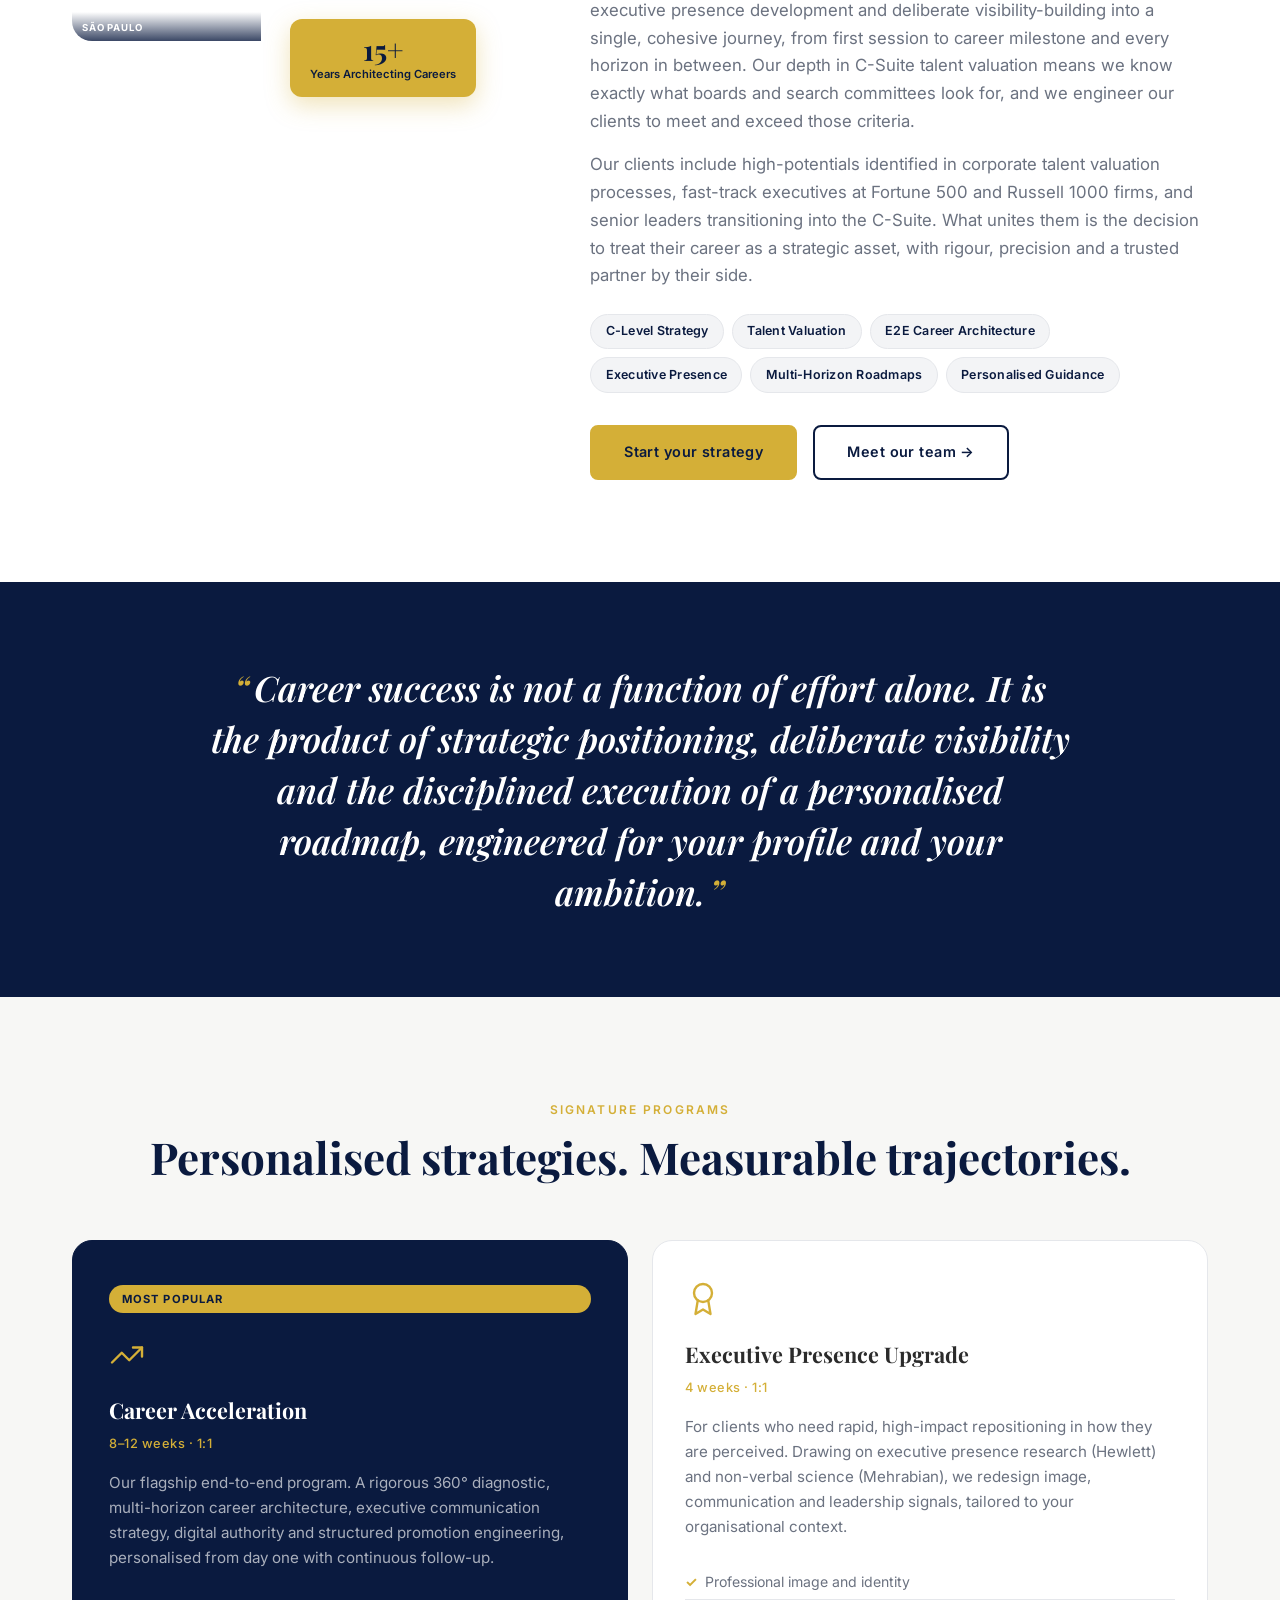
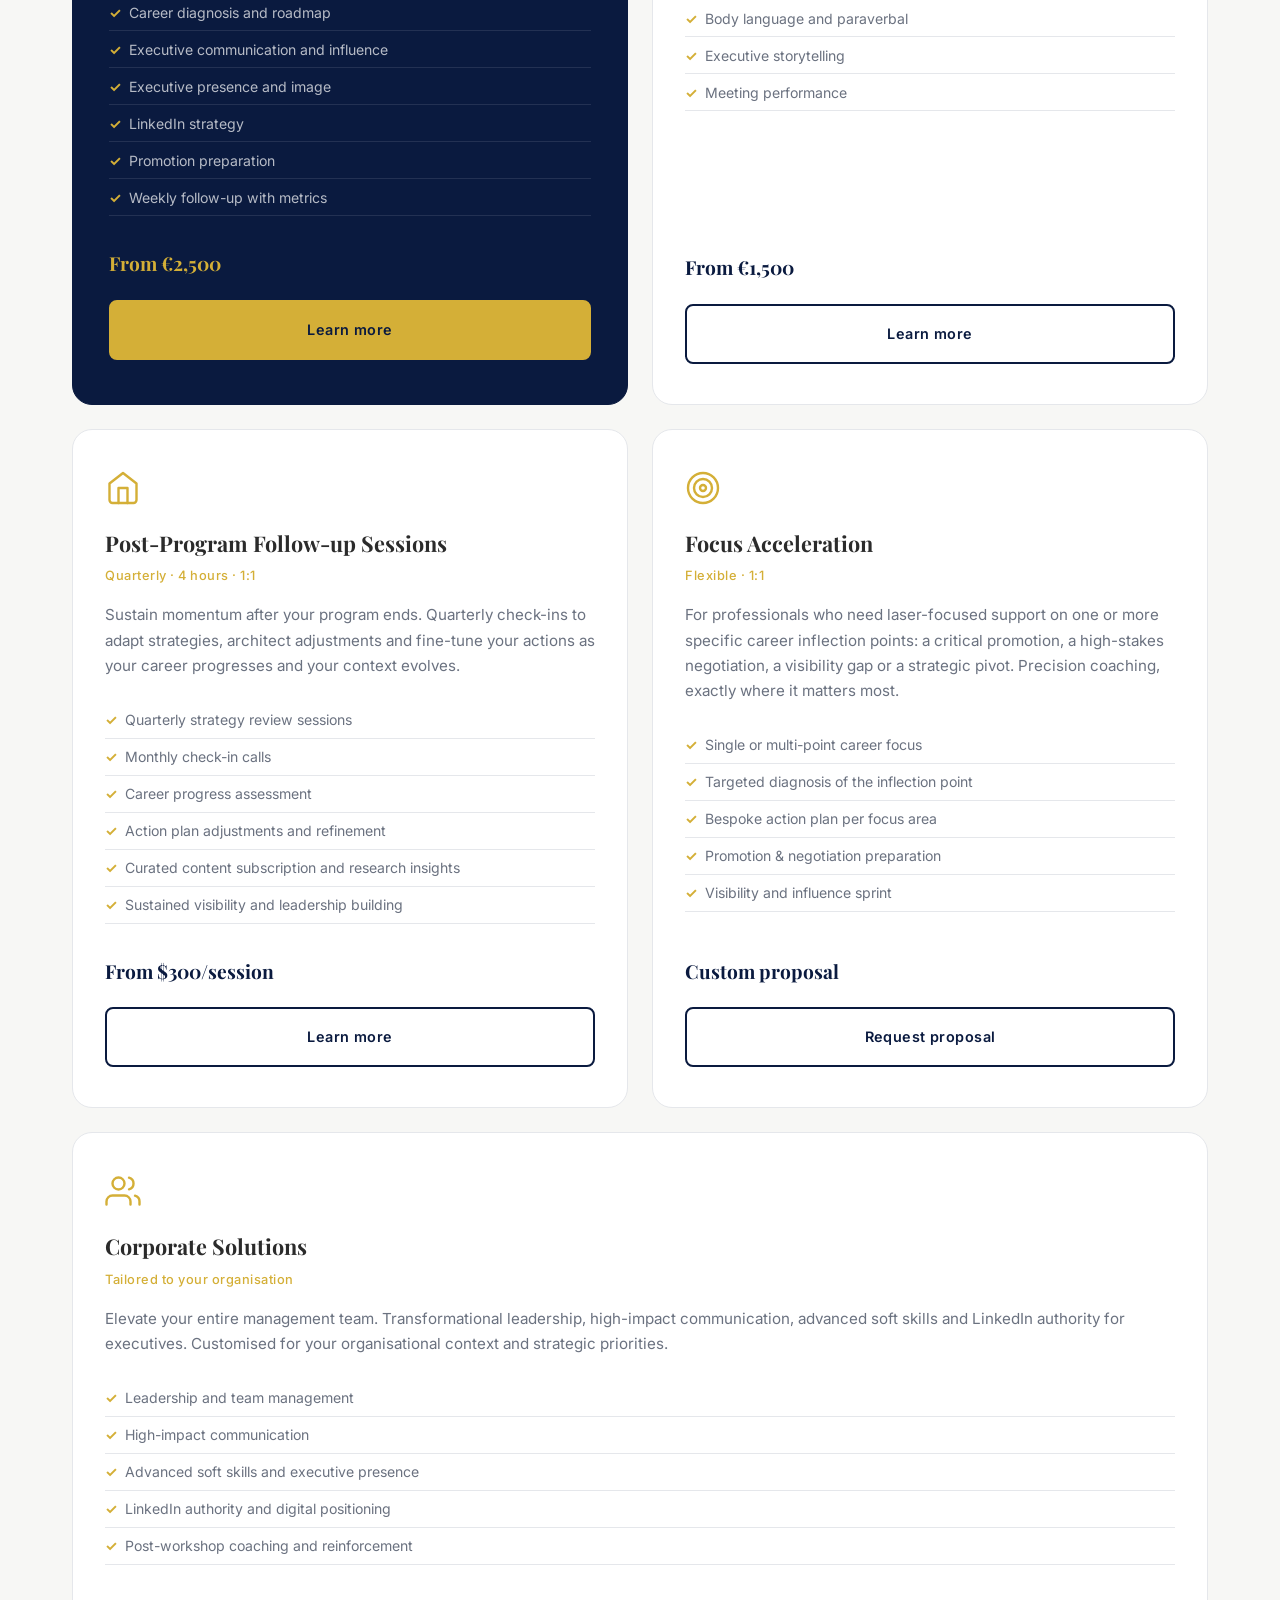
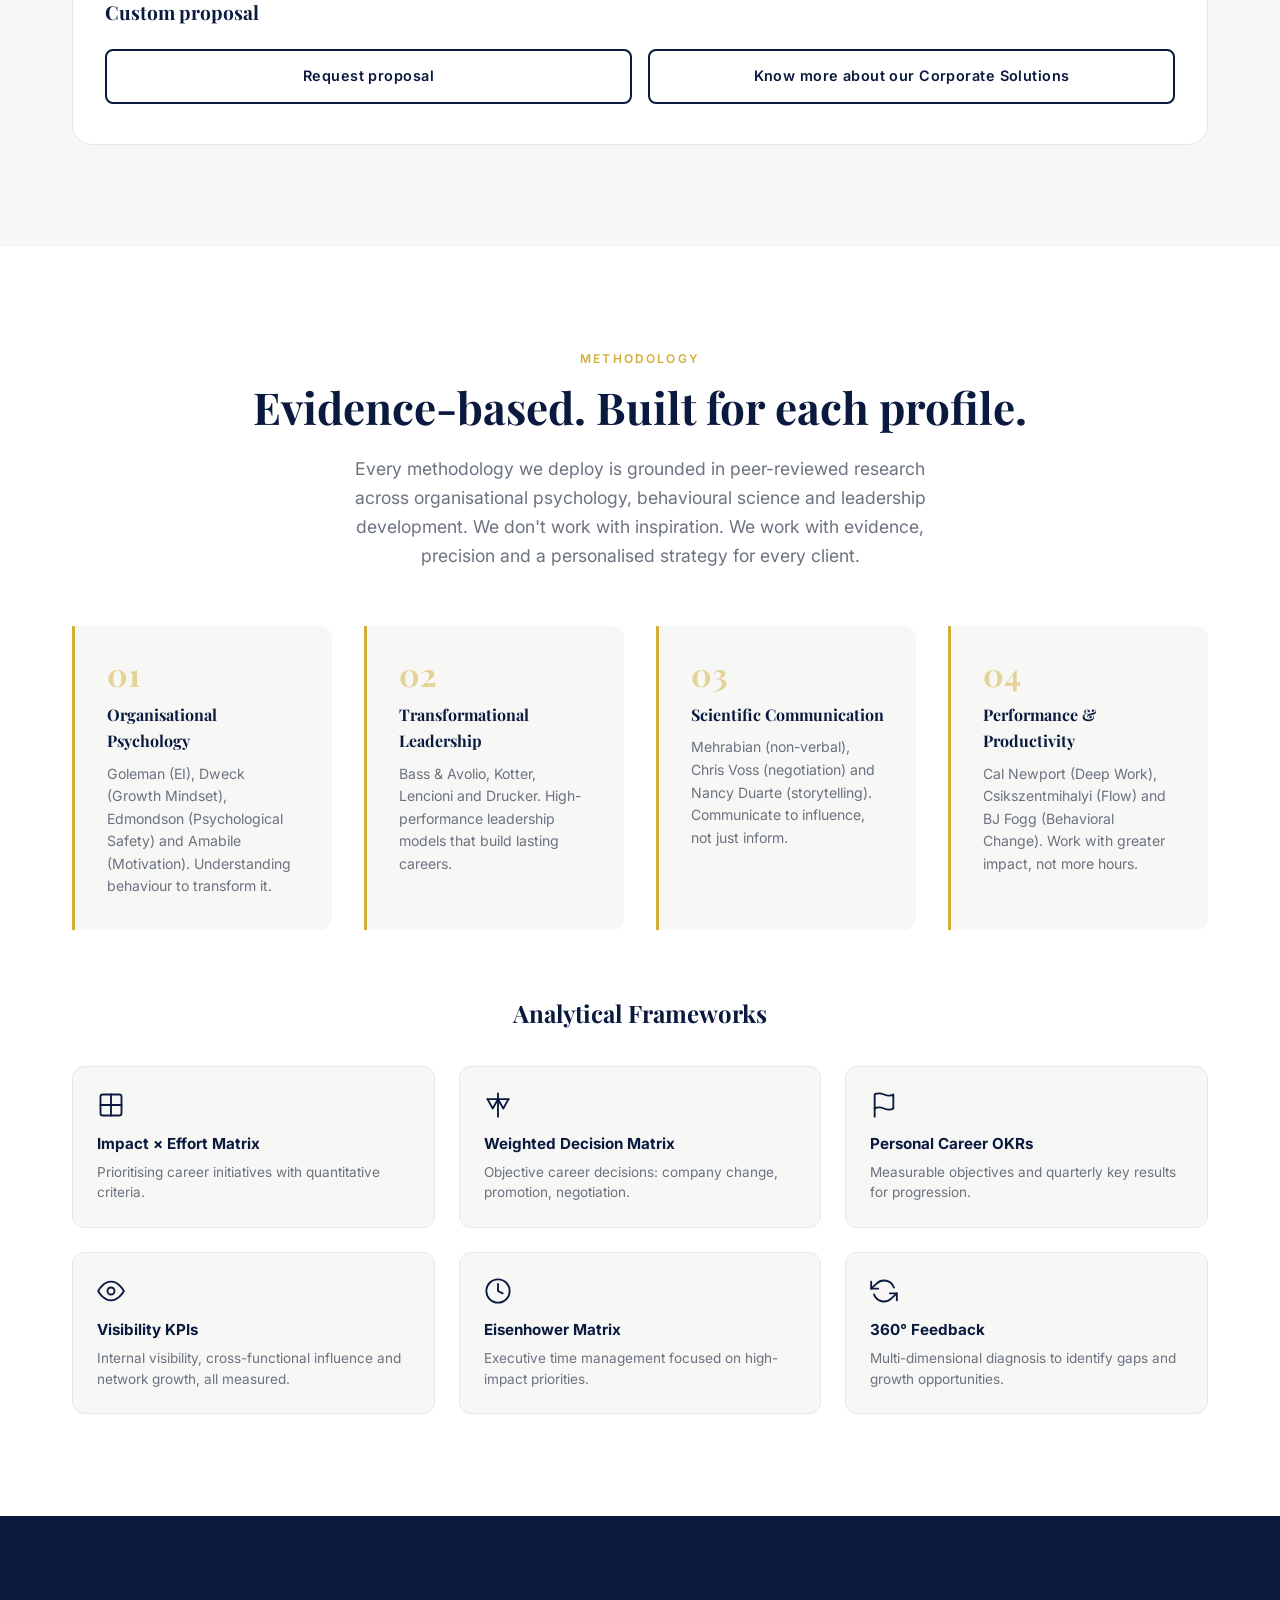
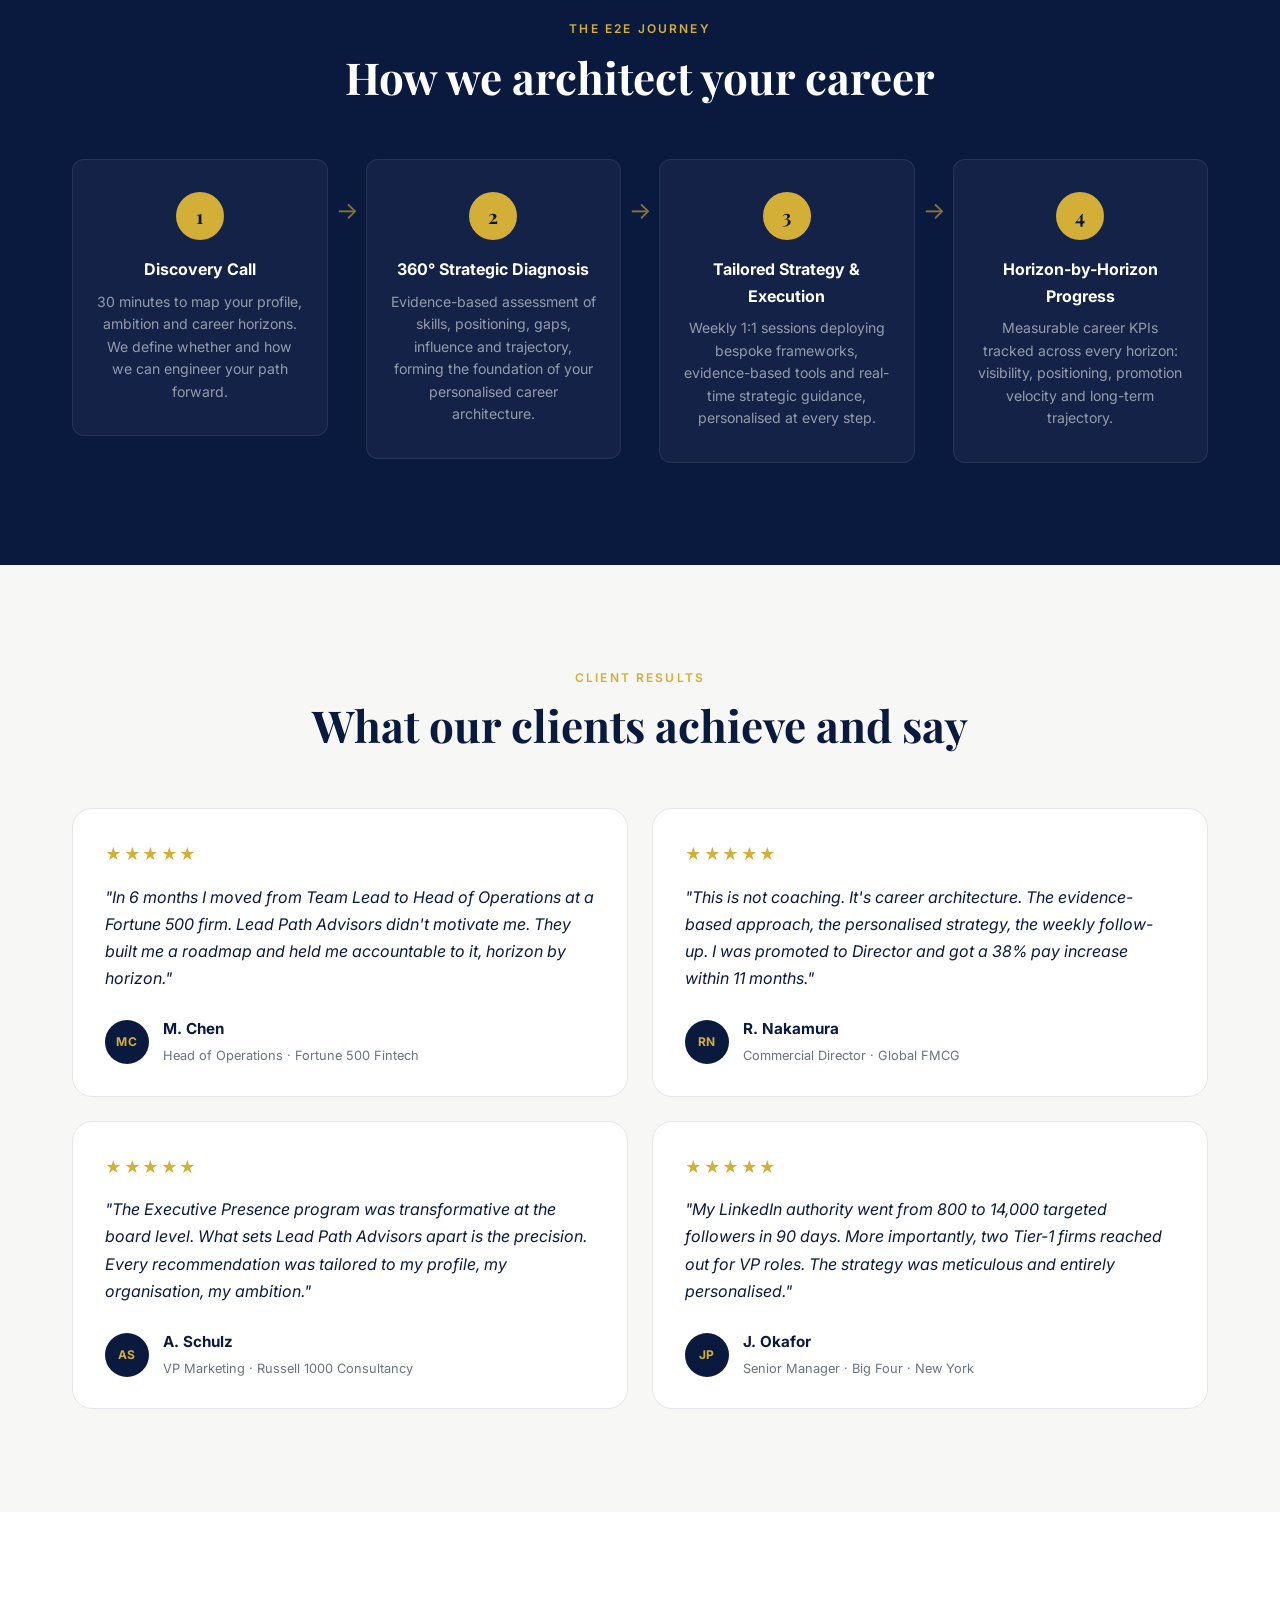
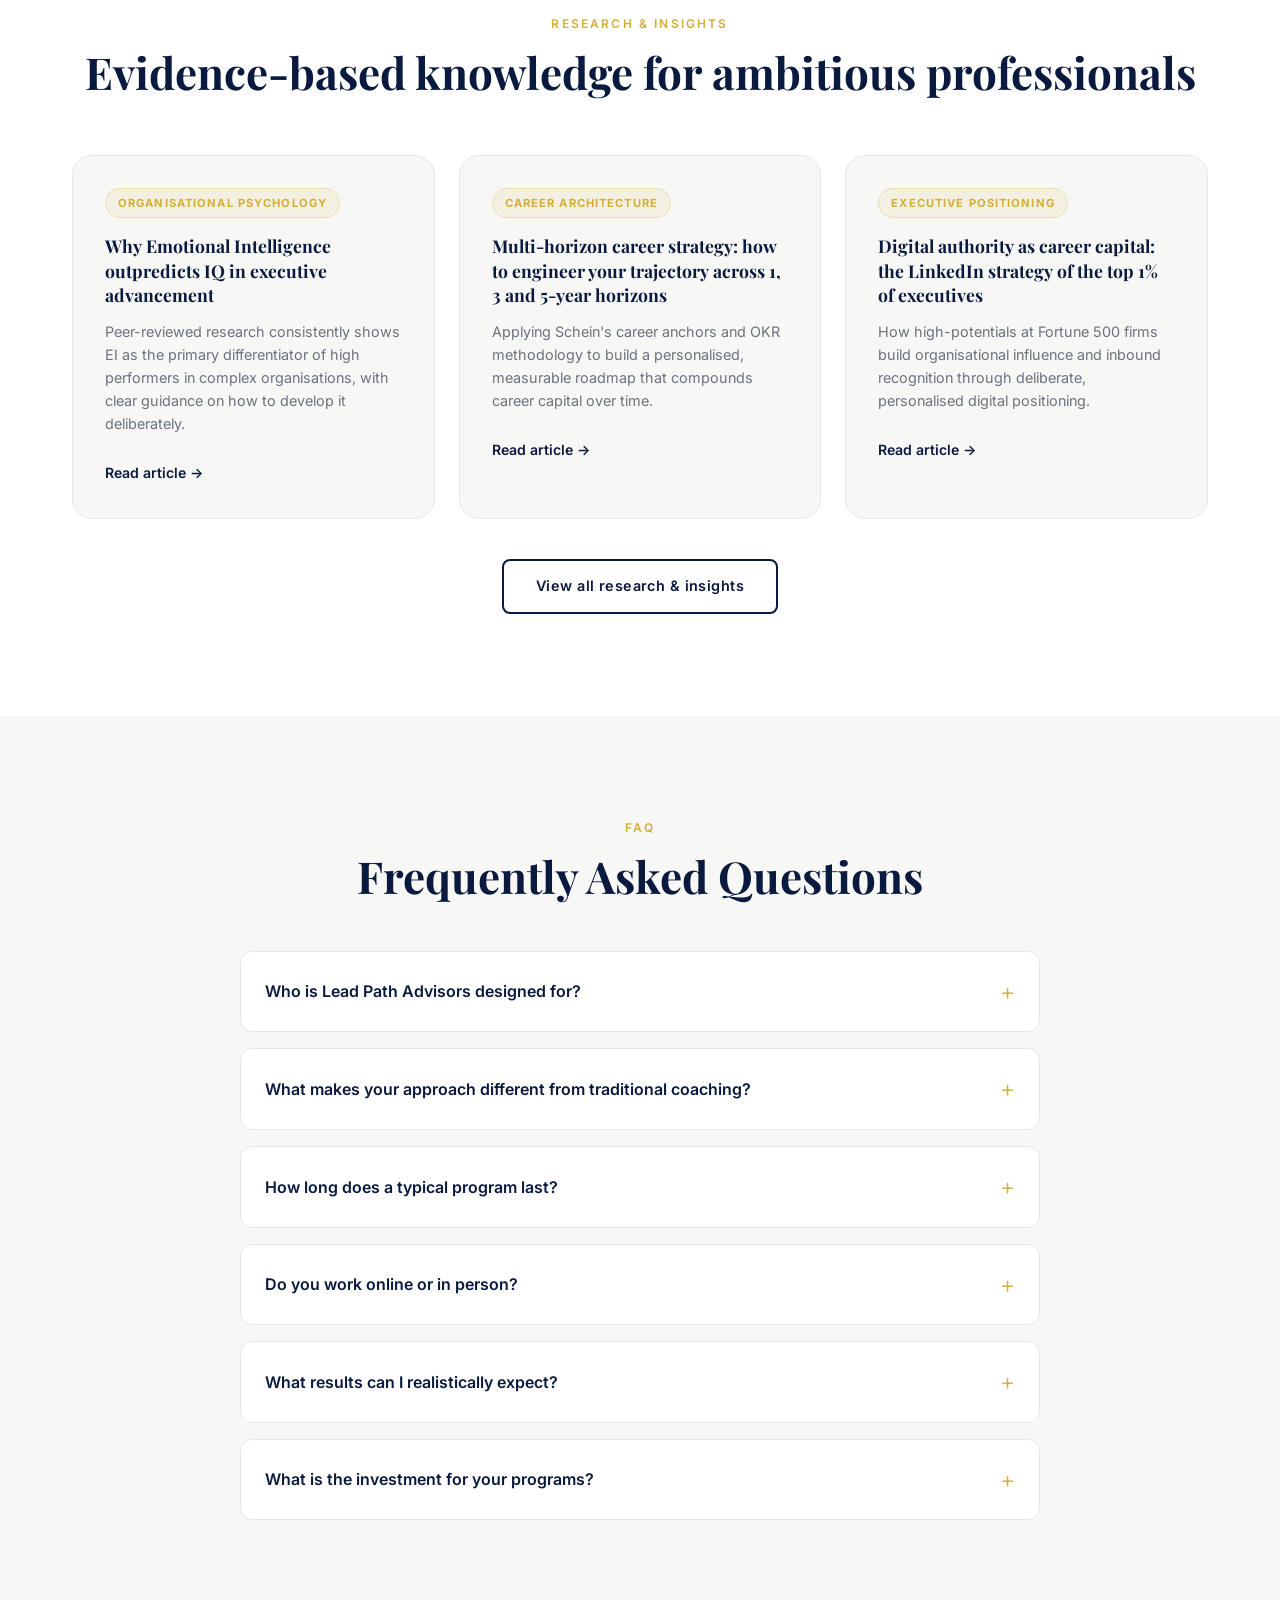
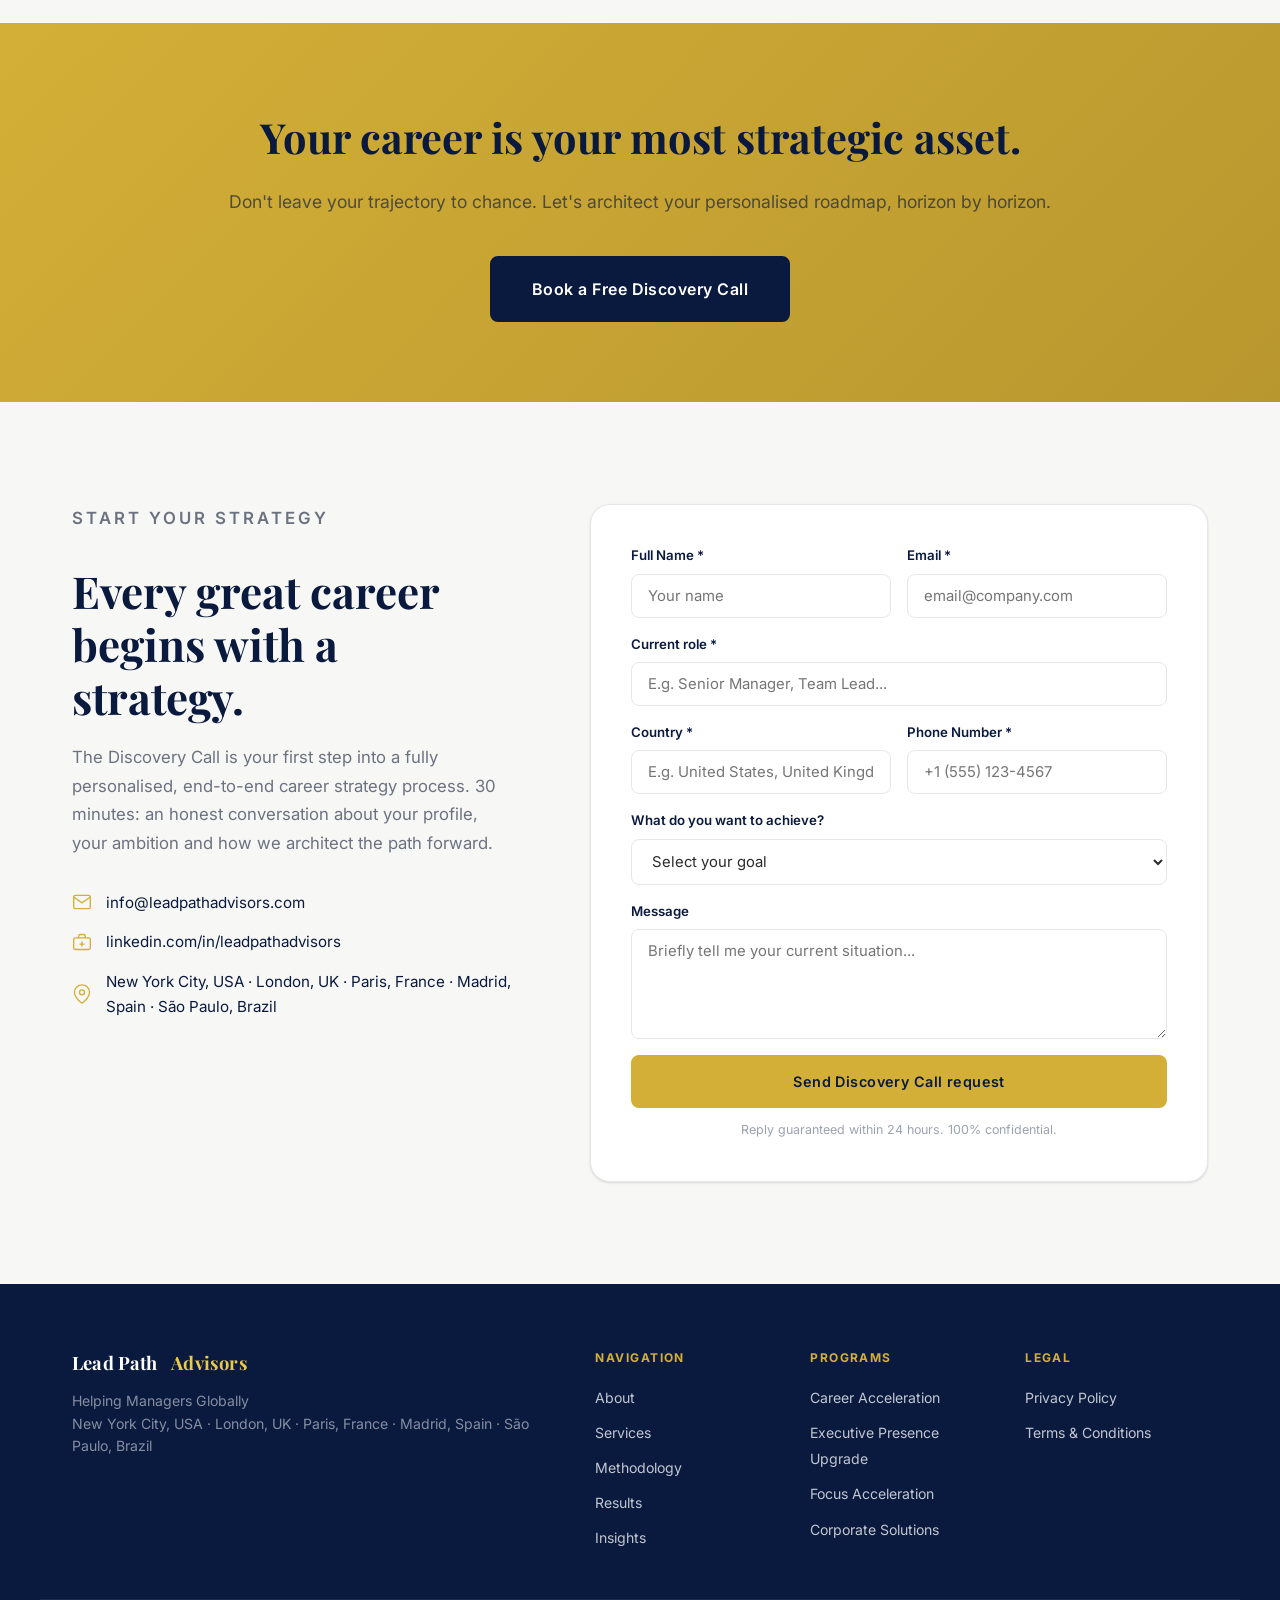
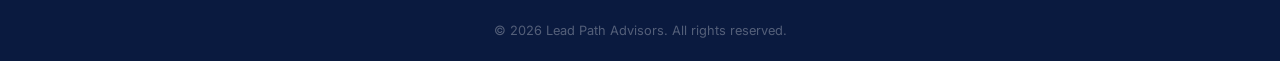
==== commit c2f0e4d5: "Update contact email from hello@ to info@leadpathadvisors.com Change all email addresses across the " ====
--- a/index.html
+++ b/index.html
@@ -49,7 +49,7 @@
     "contactPoint": {
       "@type": "ContactPoint",
       "contactType": "Customer Service",
-      "email": "hello@leadpathadvisors.com",
+      "email": "info@leadpathadvisors.com",
       "availableLanguage": ["English", "Portuguese", "Spanish", "French"]
     }
   }
@@ -66,7 +66,7 @@
       "addressCountry": "PT",
       "addressLocality": "Lisbon"
     },
-    "email": "hello@leadpathadvisors.com",
+    "email": "info@leadpathadvisors.com",
     "url": "https://leadpathadvisors.com",
     "areaServed": "Worldwide",
     "priceRange": "€€€"
@@ -654,7 +654,7 @@
         <h2 class="section-title"  data-i18n="ct_h2">Let's start<br />with a conversation.</h2>
         <p data-i18n="ct_text">The Discovery Call is free, lasts 30 minutes and is the first step to understanding if we work well together. No commitment, no pressure.</p>
         <div class="contact-details">
-          <div class="contact-item"><span class="contact-icon"><svg width="20" height="20" viewBox="0 0 24 24" fill="none" stroke="var(--gold)" stroke-width="1.6" stroke-linecap="round" stroke-linejoin="round" aria-hidden="true"><path d="M4 4h16c1.1 0 2 .9 2 2v12c0 1.1-.9 2-2 2H4c-1.1 0-2-.9-2-2V6c0-1.1.9-2 2-2z"/><polyline points="22,6 12,13 2,6"/></svg></span><a href="mailto:hello@leadpathadvisors.com">hello@leadpathadvisors.com</a></div>
+          <div class="contact-item"><span class="contact-icon"><svg width="20" height="20" viewBox="0 0 24 24" fill="none" stroke="var(--gold)" stroke-width="1.6" stroke-linecap="round" stroke-linejoin="round" aria-hidden="true"><path d="M4 4h16c1.1 0 2 .9 2 2v12c0 1.1-.9 2-2 2H4c-1.1 0-2-.9-2-2V6c0-1.1.9-2 2-2z"/><polyline points="22,6 12,13 2,6"/></svg></span><a href="mailto:info@leadpathadvisors.com">info@leadpathadvisors.com</a></div>
           <div class="contact-item"><span class="contact-icon"><svg width="20" height="20" viewBox="0 0 24 24" fill="none" stroke="var(--gold)" stroke-width="1.6" stroke-linecap="round" stroke-linejoin="round" aria-hidden="true"><rect x="2" y="7" width="20" height="14" rx="2"/><path d="M16 7V5a2 2 0 0 0-2-2h-4a2 2 0 0 0-2 2v2"/><line x1="12" y1="12" x2="12" y2="17"/><line x1="9.5" y1="14.5" x2="14.5" y2="14.5"/></svg></span><a href="https://linkedin.com/in/leadpathadvisors" target="_blank" rel="noopener">linkedin.com/in/leadpathadvisors</a></div>
           <div class="contact-item contact-item--locations"><span class="contact-icon"><svg width="20" height="20" viewBox="0 0 24 24" fill="none" stroke="var(--gold)" stroke-width="1.6" stroke-linecap="round" stroke-linejoin="round" aria-hidden="true"><path d="M21 10c0 7-9 13-9 13s-9-6-9-13a9 9 0 0 1 18 0z"/><circle cx="12" cy="10" r="3"/></svg></span><span data-i18n="ct_location">New York City, USA · San Francisco, USA · London, UK · Paris, France · Madrid, Spain · São Paulo, Brazil</span></div>
         </div>
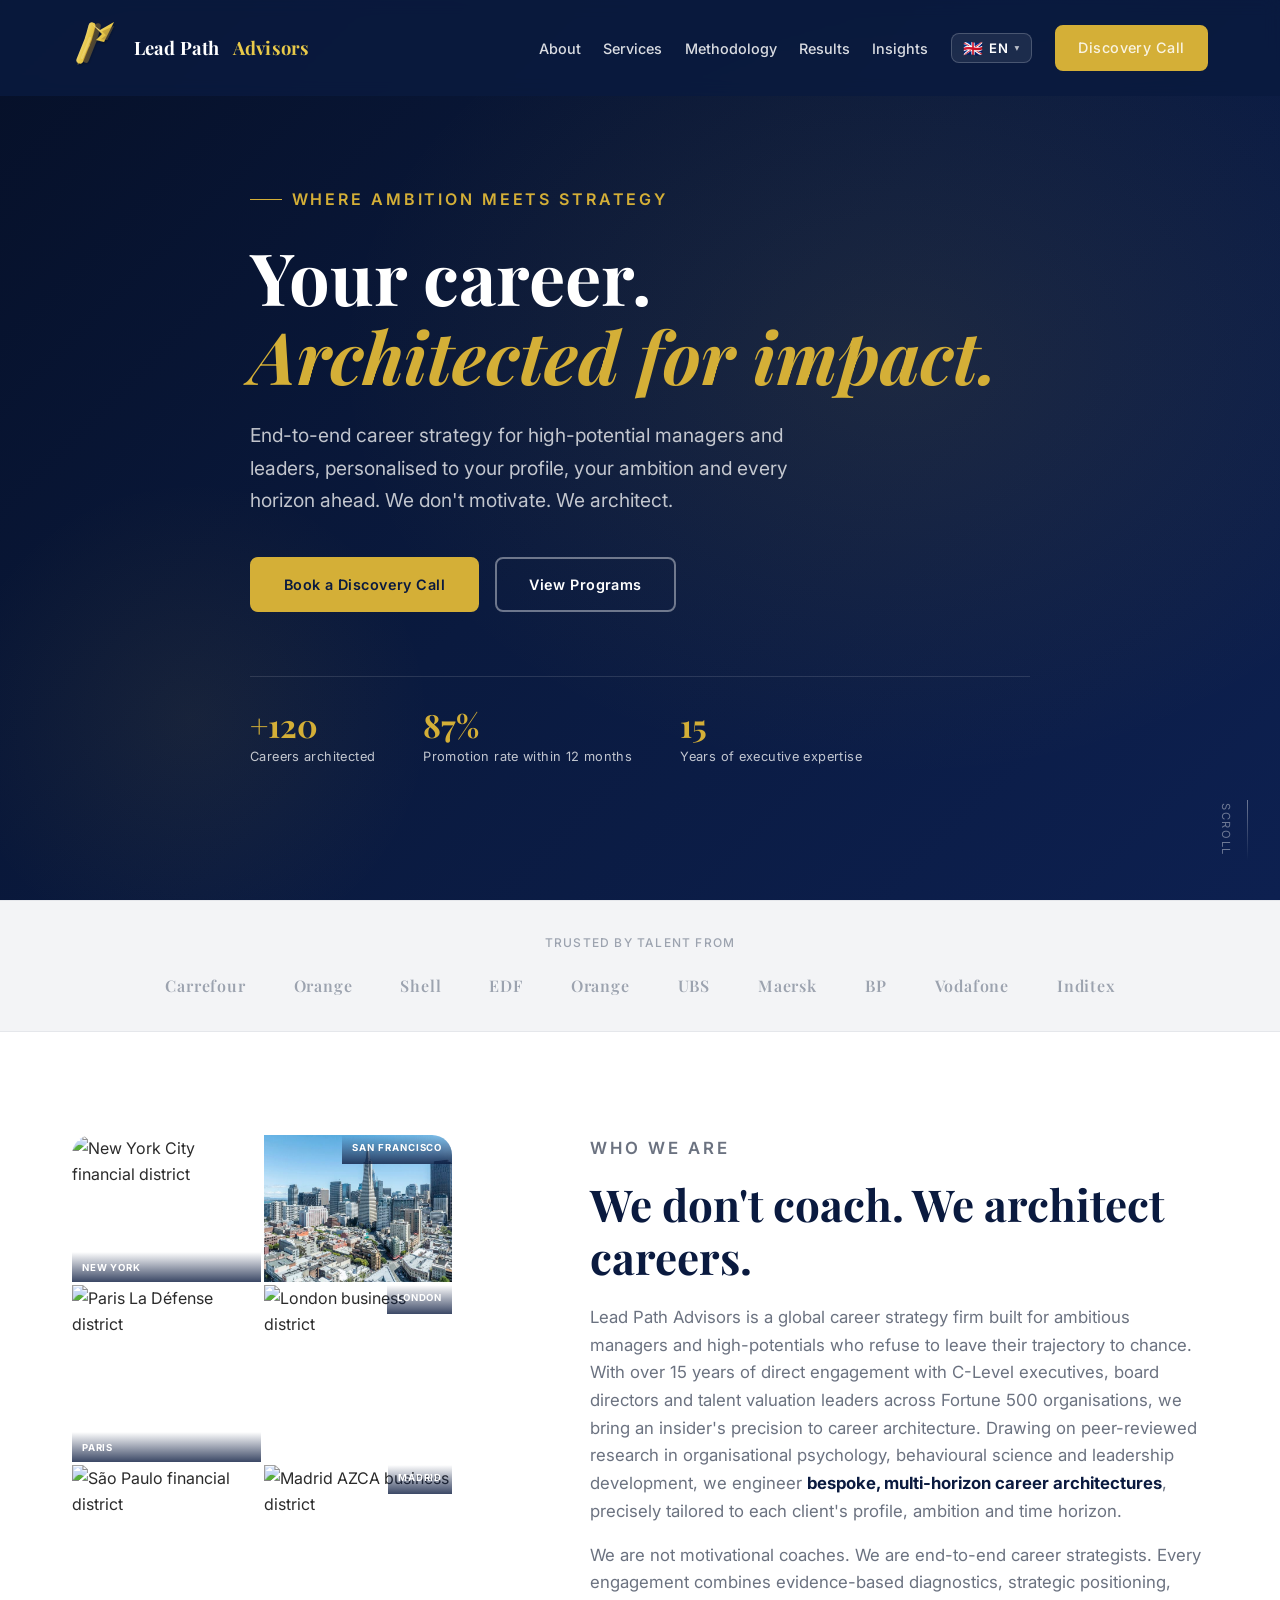
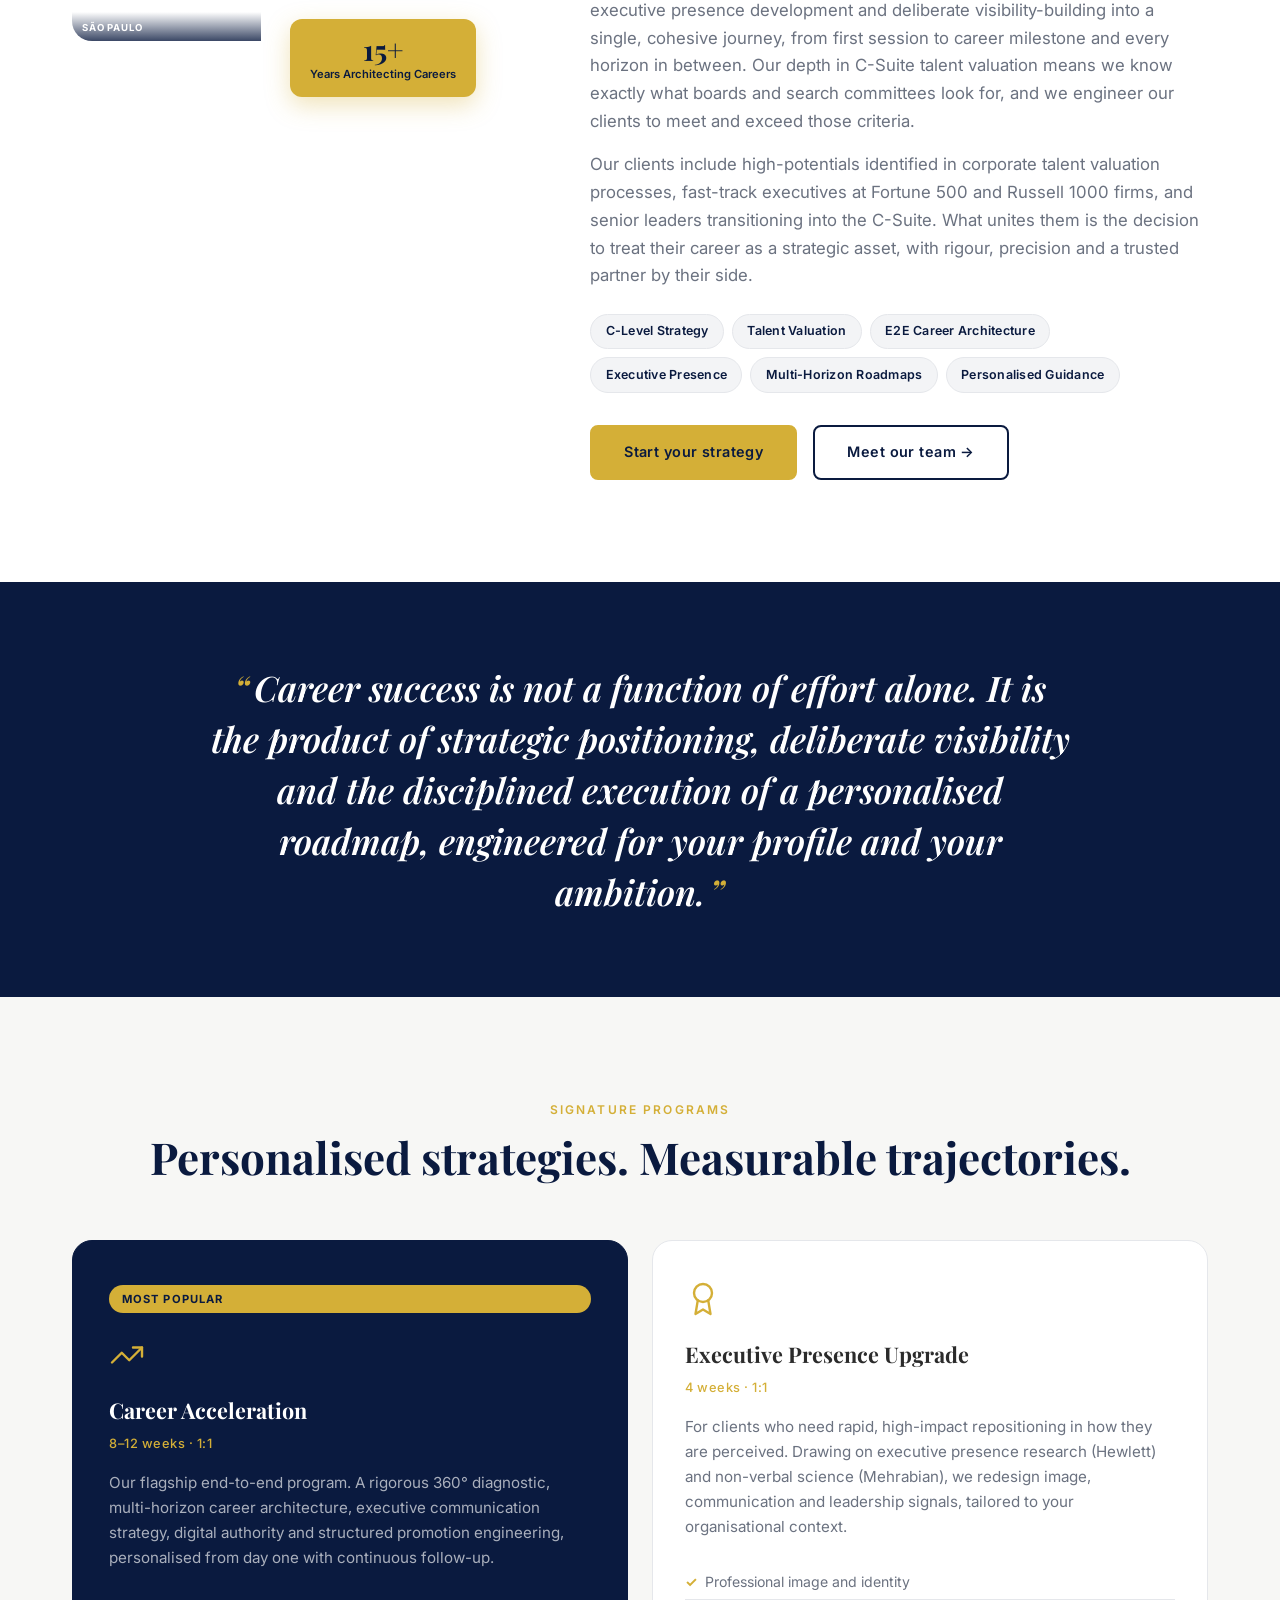
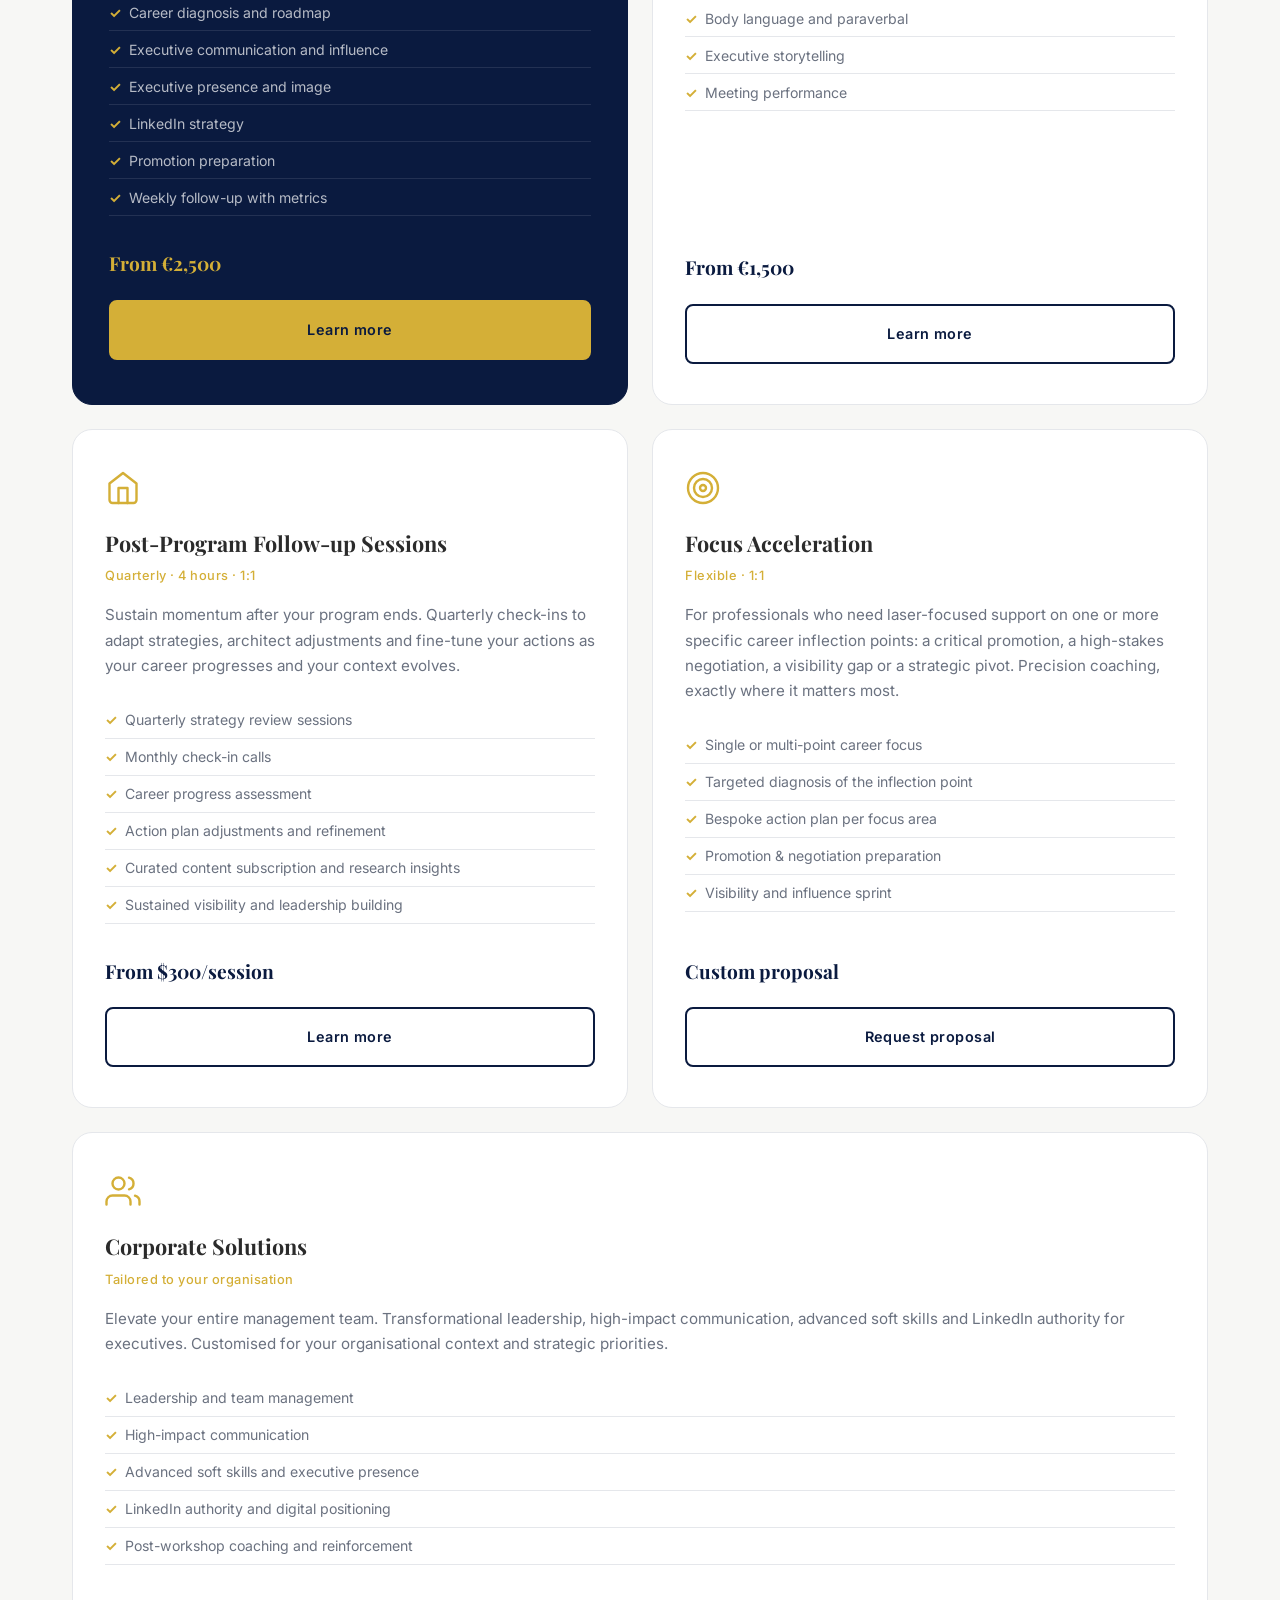
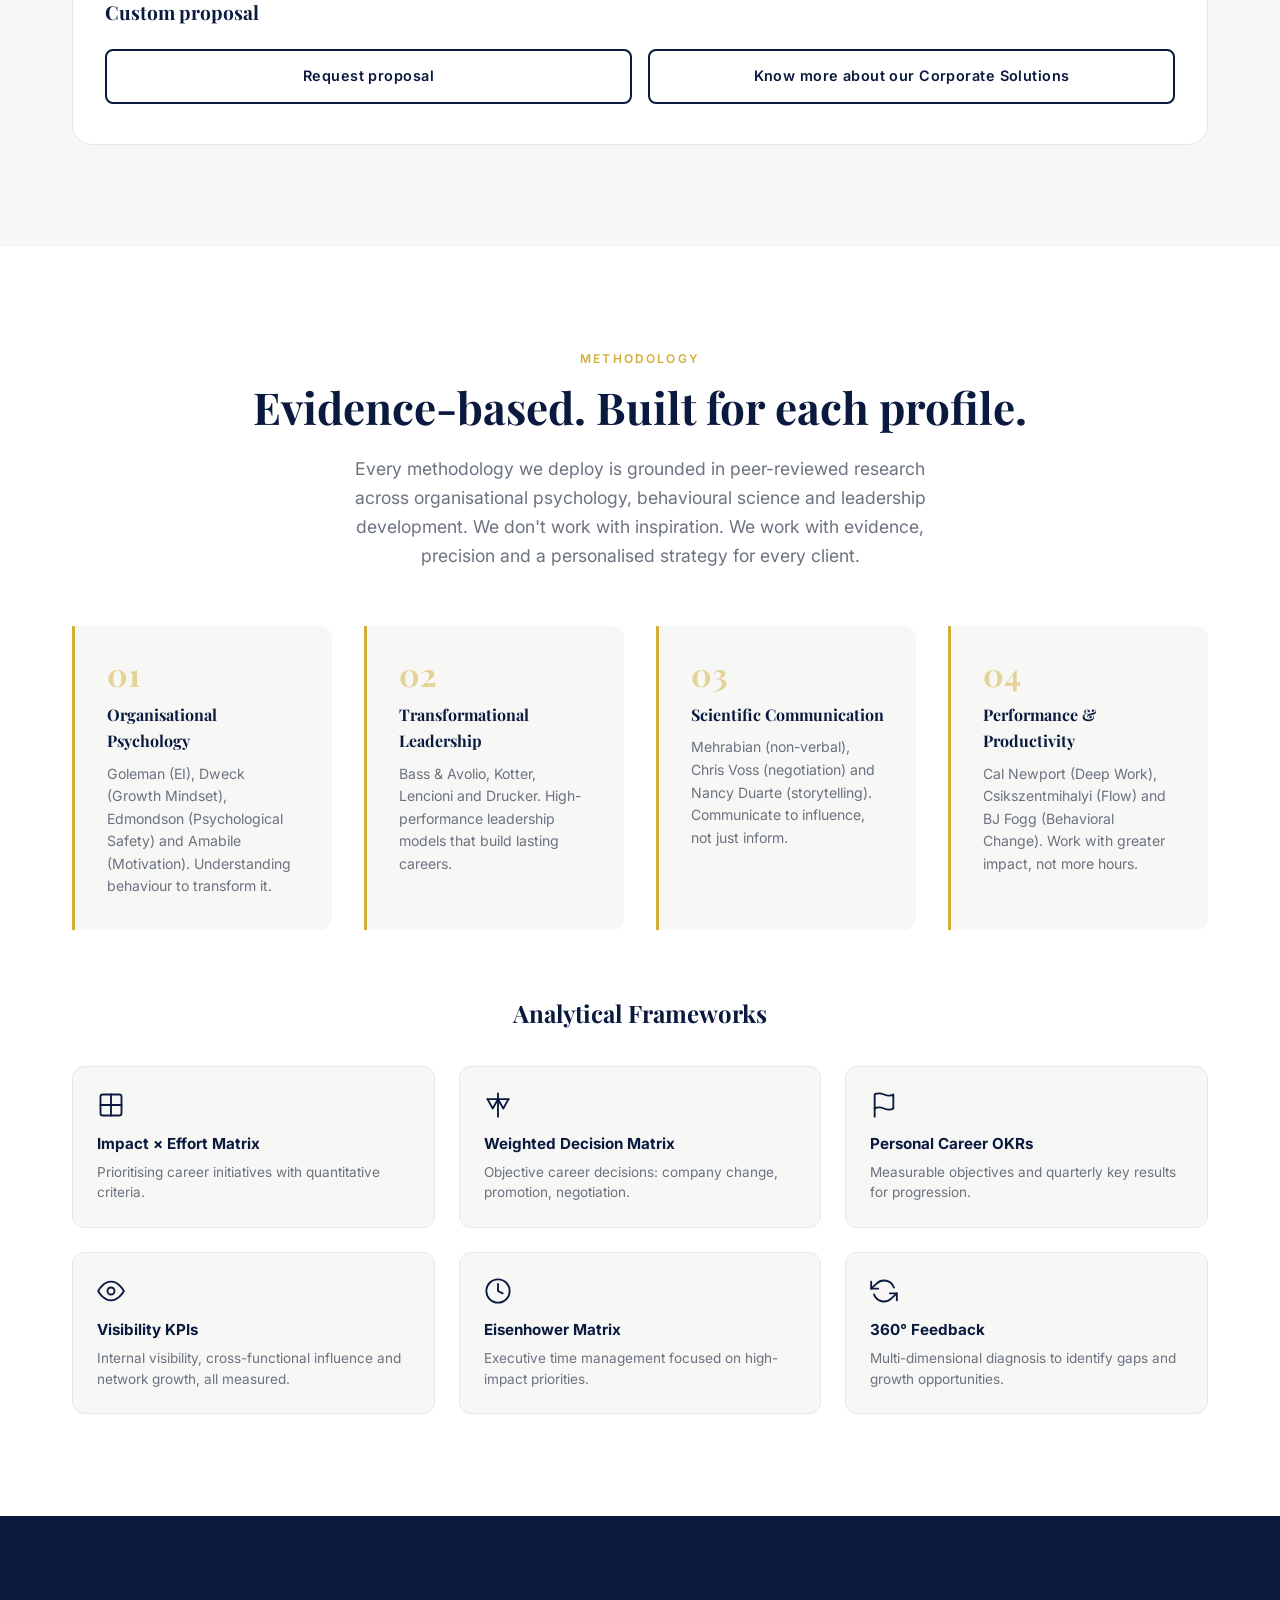
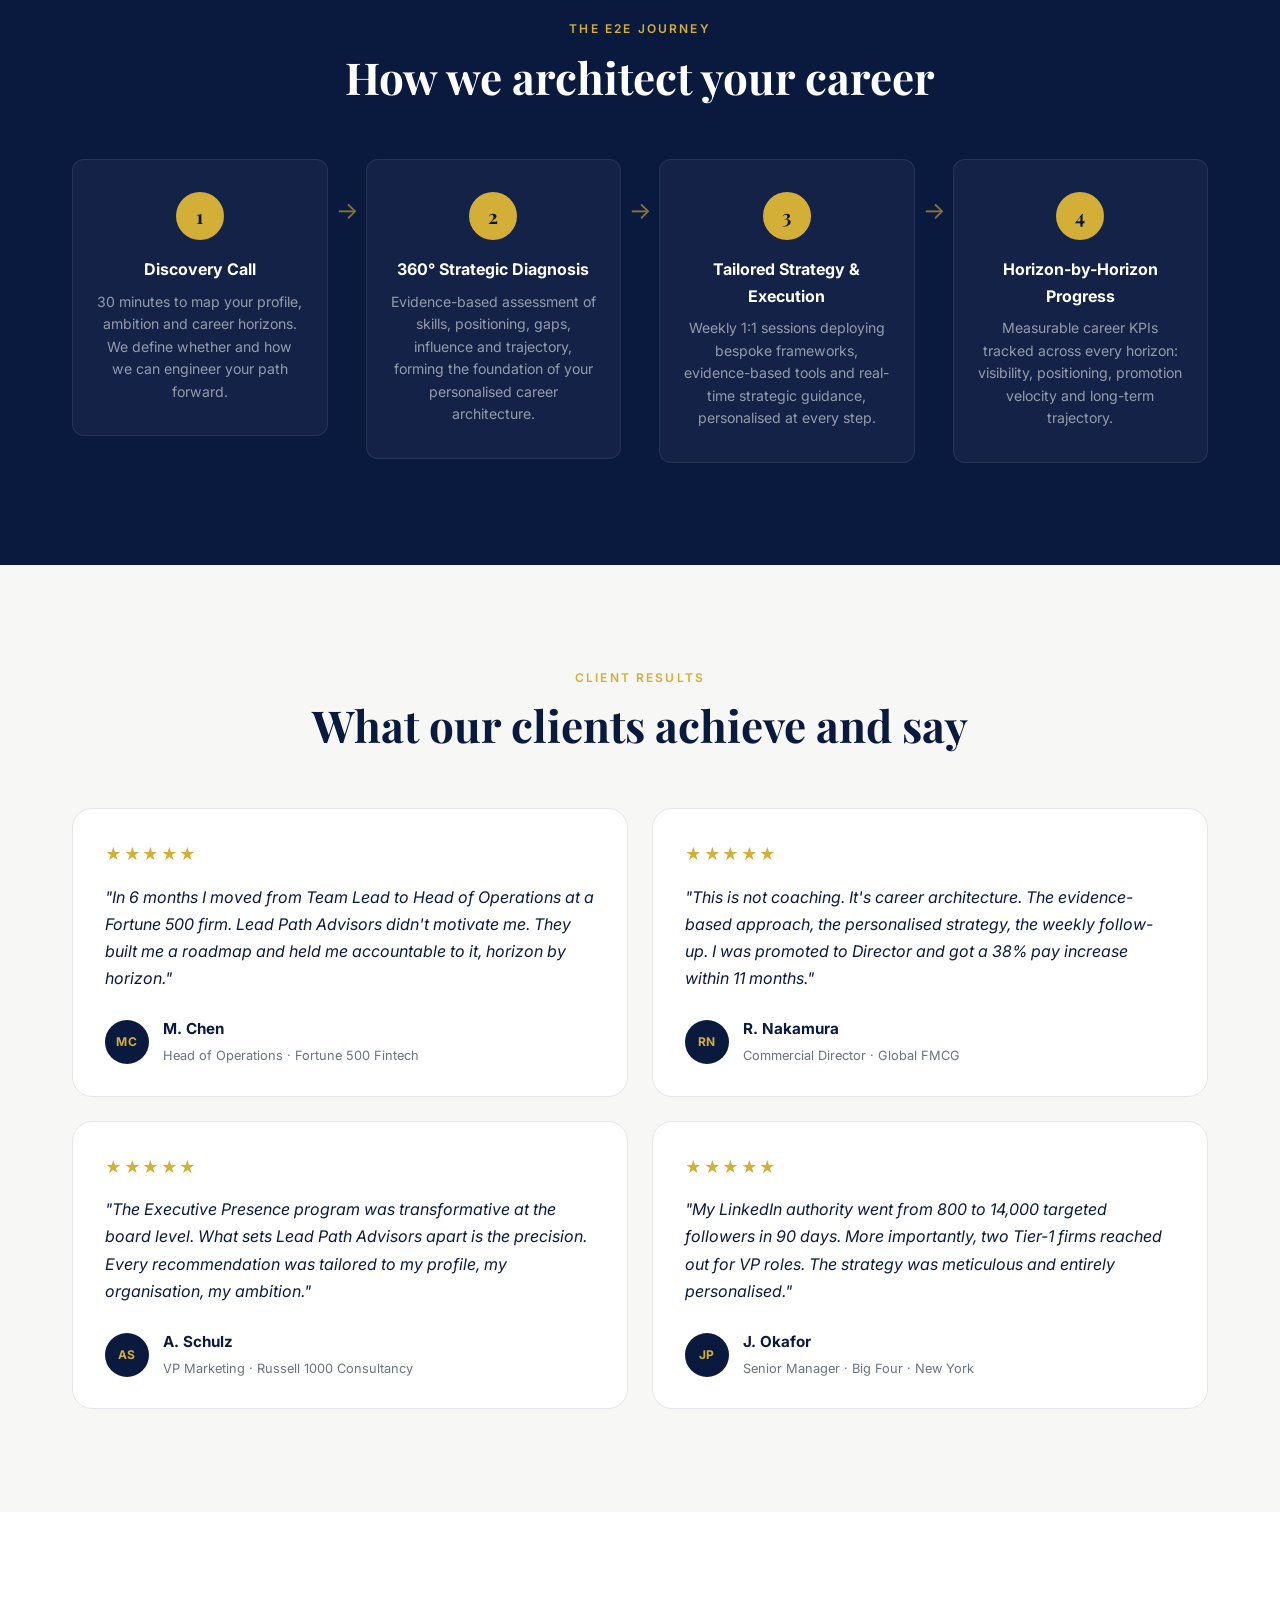
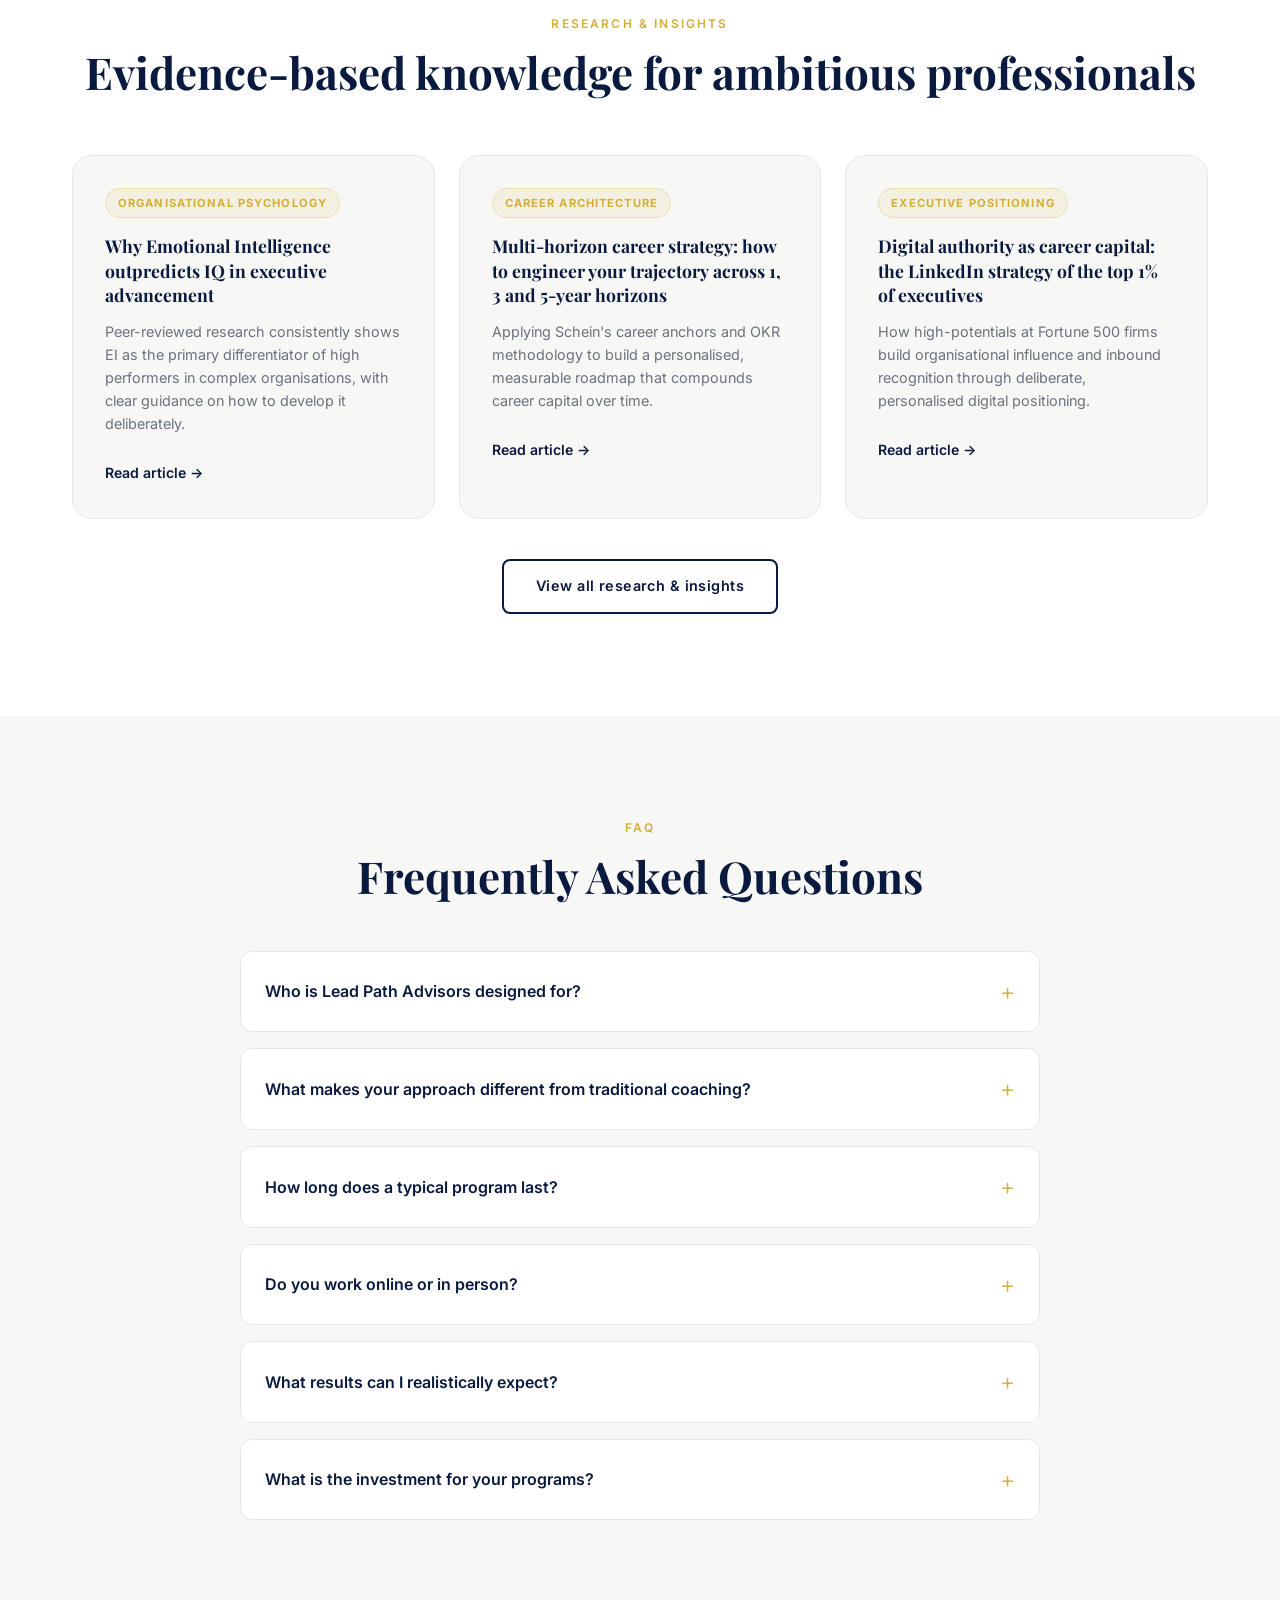
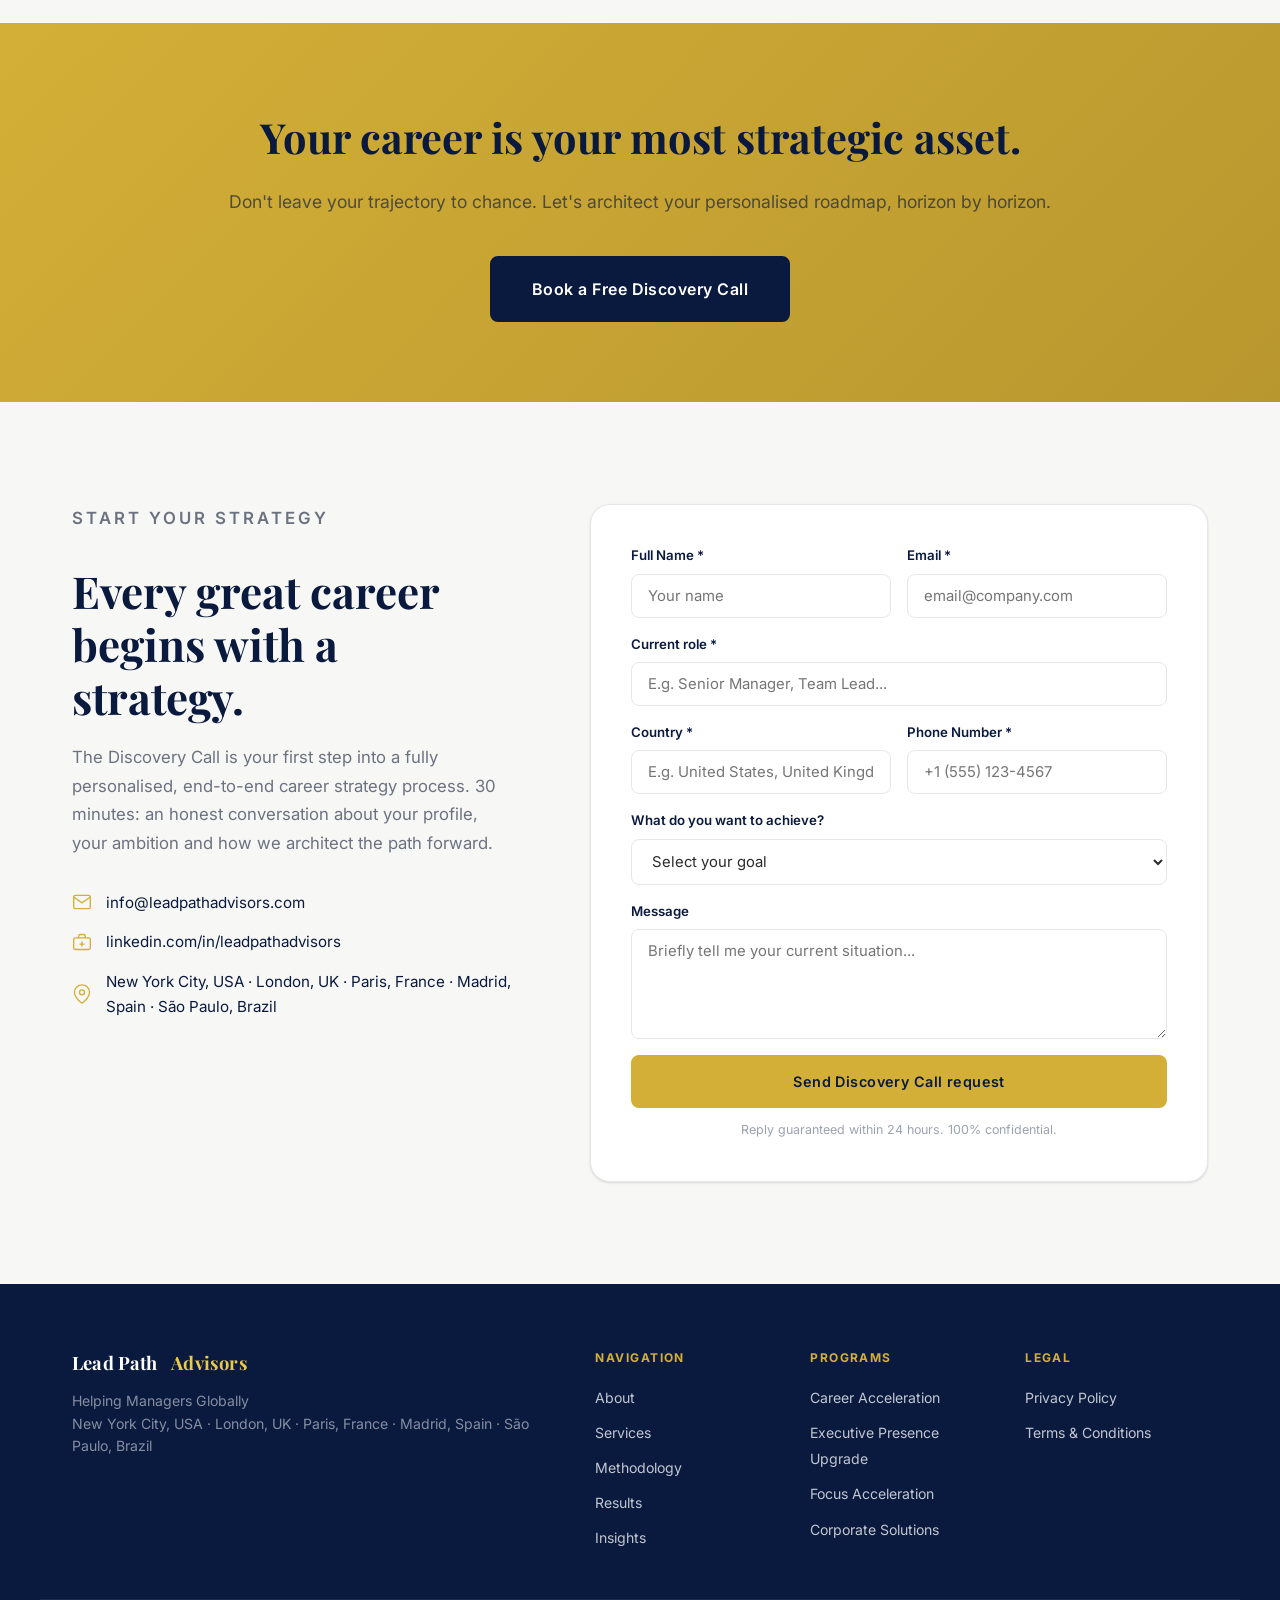
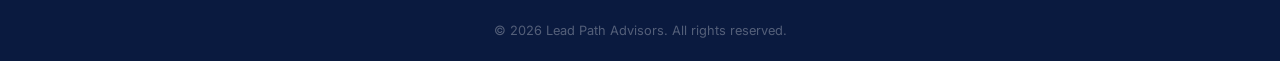
==== commit 79e884c6: "Update experience message from 20 to 15 years Change company experience claim across all language ve" ====
--- a/index.html
+++ b/index.html
@@ -401,7 +401,7 @@
       <div class="about-text">
         <p class="section-eyebrow" data-i18n="about_eyebrow">Who We Are</p>
         <h2 class="section-title" data-i18n="about_h2">We don't coach.<br />We architect careers.</h2>
-        <p data-i18n-html="about_p1">Lead Path Advisors is a global career strategy firm built for ambitious managers and high-potentials who refuse to leave their trajectory to chance. With over 20 years of direct engagement with C-Level executives, board directors and talent valuation leaders across Fortune 500 organisations, we bring an insider's precision to career architecture. Drawing on peer-reviewed research in organisational psychology, behavioural science and leadership development, we engineer <strong>bespoke, multi-horizon career architectures</strong>, precisely tailored to each client's profile, ambition and time horizon.</p>
+        <p data-i18n-html="about_p1">Lead Path Advisors is a global career strategy firm built for ambitious managers and high-potentials who refuse to leave their trajectory to chance. With over 15 years of direct engagement with C-Level executives, board directors and talent valuation leaders across Fortune 500 organisations, we bring an insider's precision to career architecture. Drawing on peer-reviewed research in organisational psychology, behavioural science and leadership development, we engineer <strong>bespoke, multi-horizon career architectures</strong>, precisely tailored to each client's profile, ambition and time horizon.</p>
         <p data-i18n="about_p2">We are not motivational coaches. We are end-to-end career strategists. Every engagement combines evidence-based diagnostics, strategic positioning, executive presence development and deliberate visibility-building into a single, cohesive journey, from first session to career milestone and every horizon in between. Our depth in C-Suite talent valuation means we know exactly what boards and search committees look for, and we engineer our clients to meet and exceed those criteria.</p>
         <p data-i18n="about_p3">Our clients include high-potentials identified in corporate talent valuation processes, fast-track executives at Fortune 500 and Russell 1000 firms, and senior leaders transitioning into the C-Suite. What unites them is the decision to treat their career as a strategic asset, with rigour, precision and a trusted partner by their side.</p>
         <div class="about-pills">
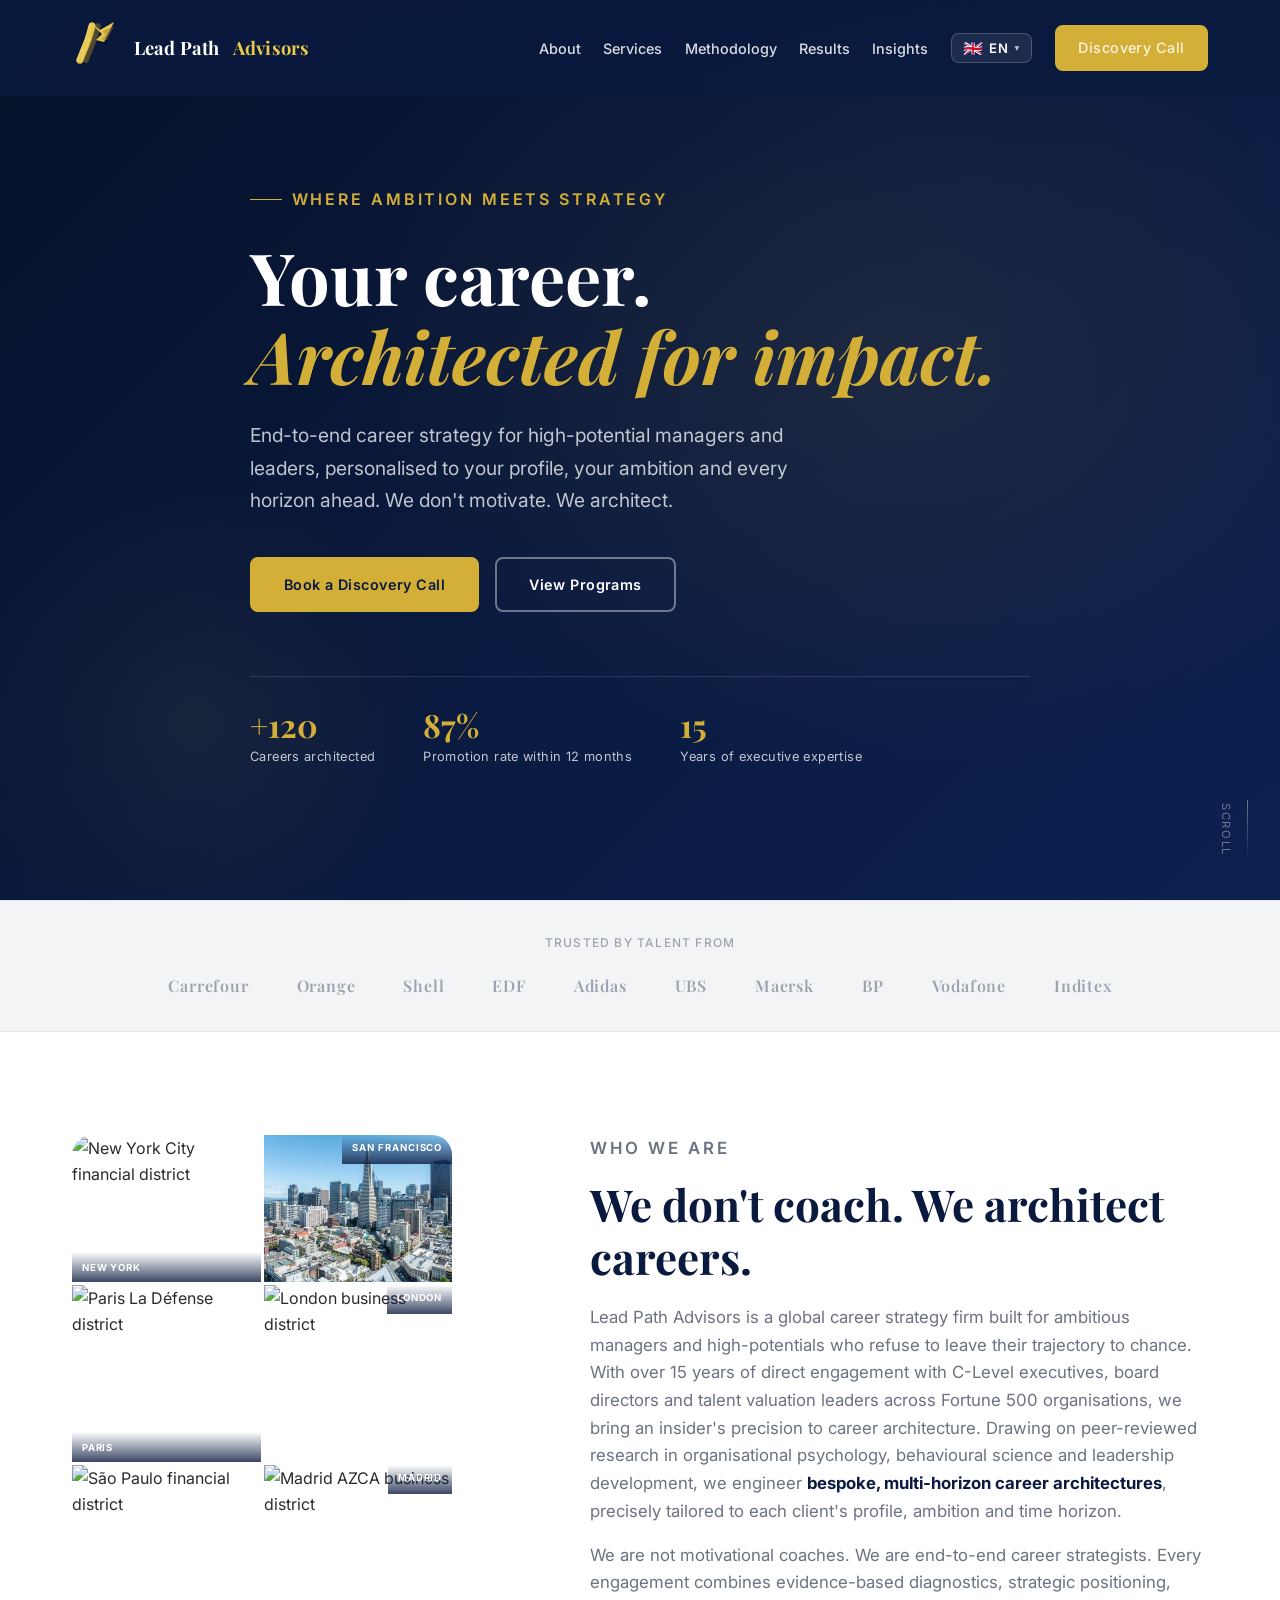
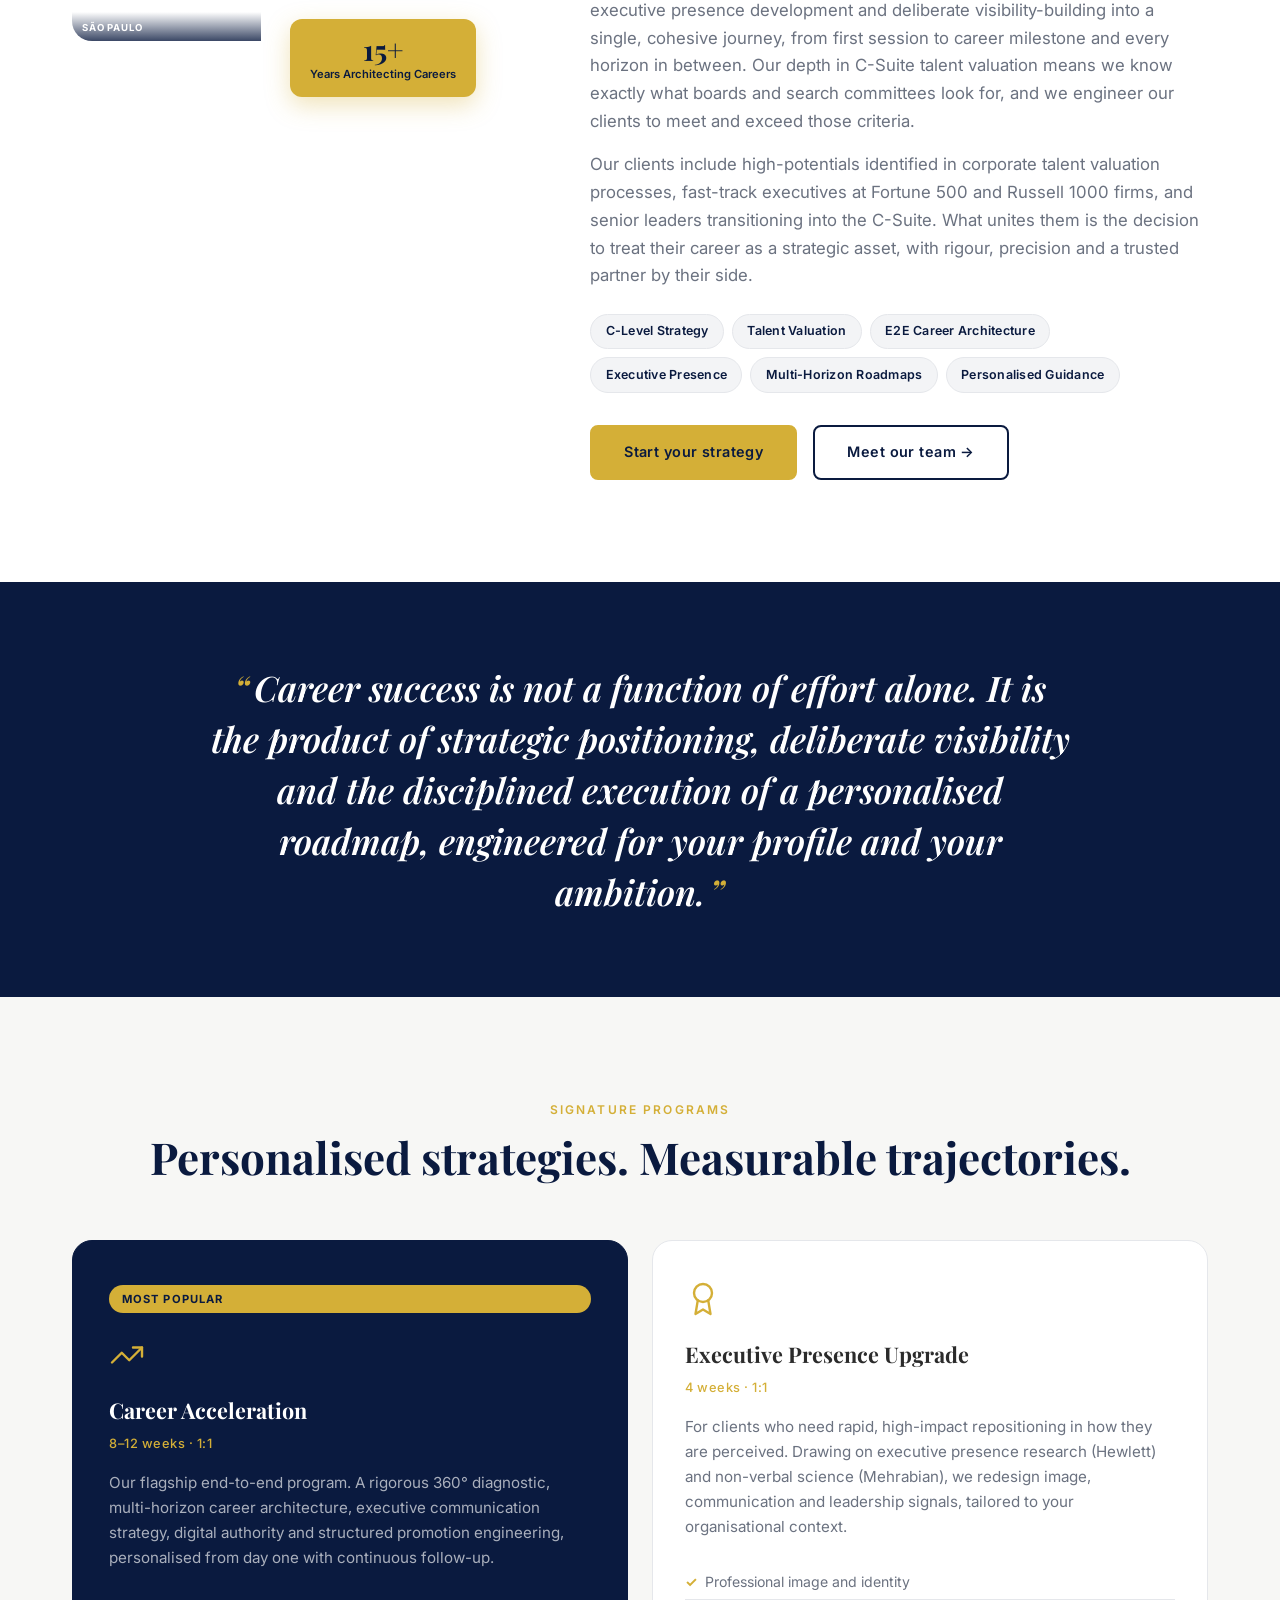
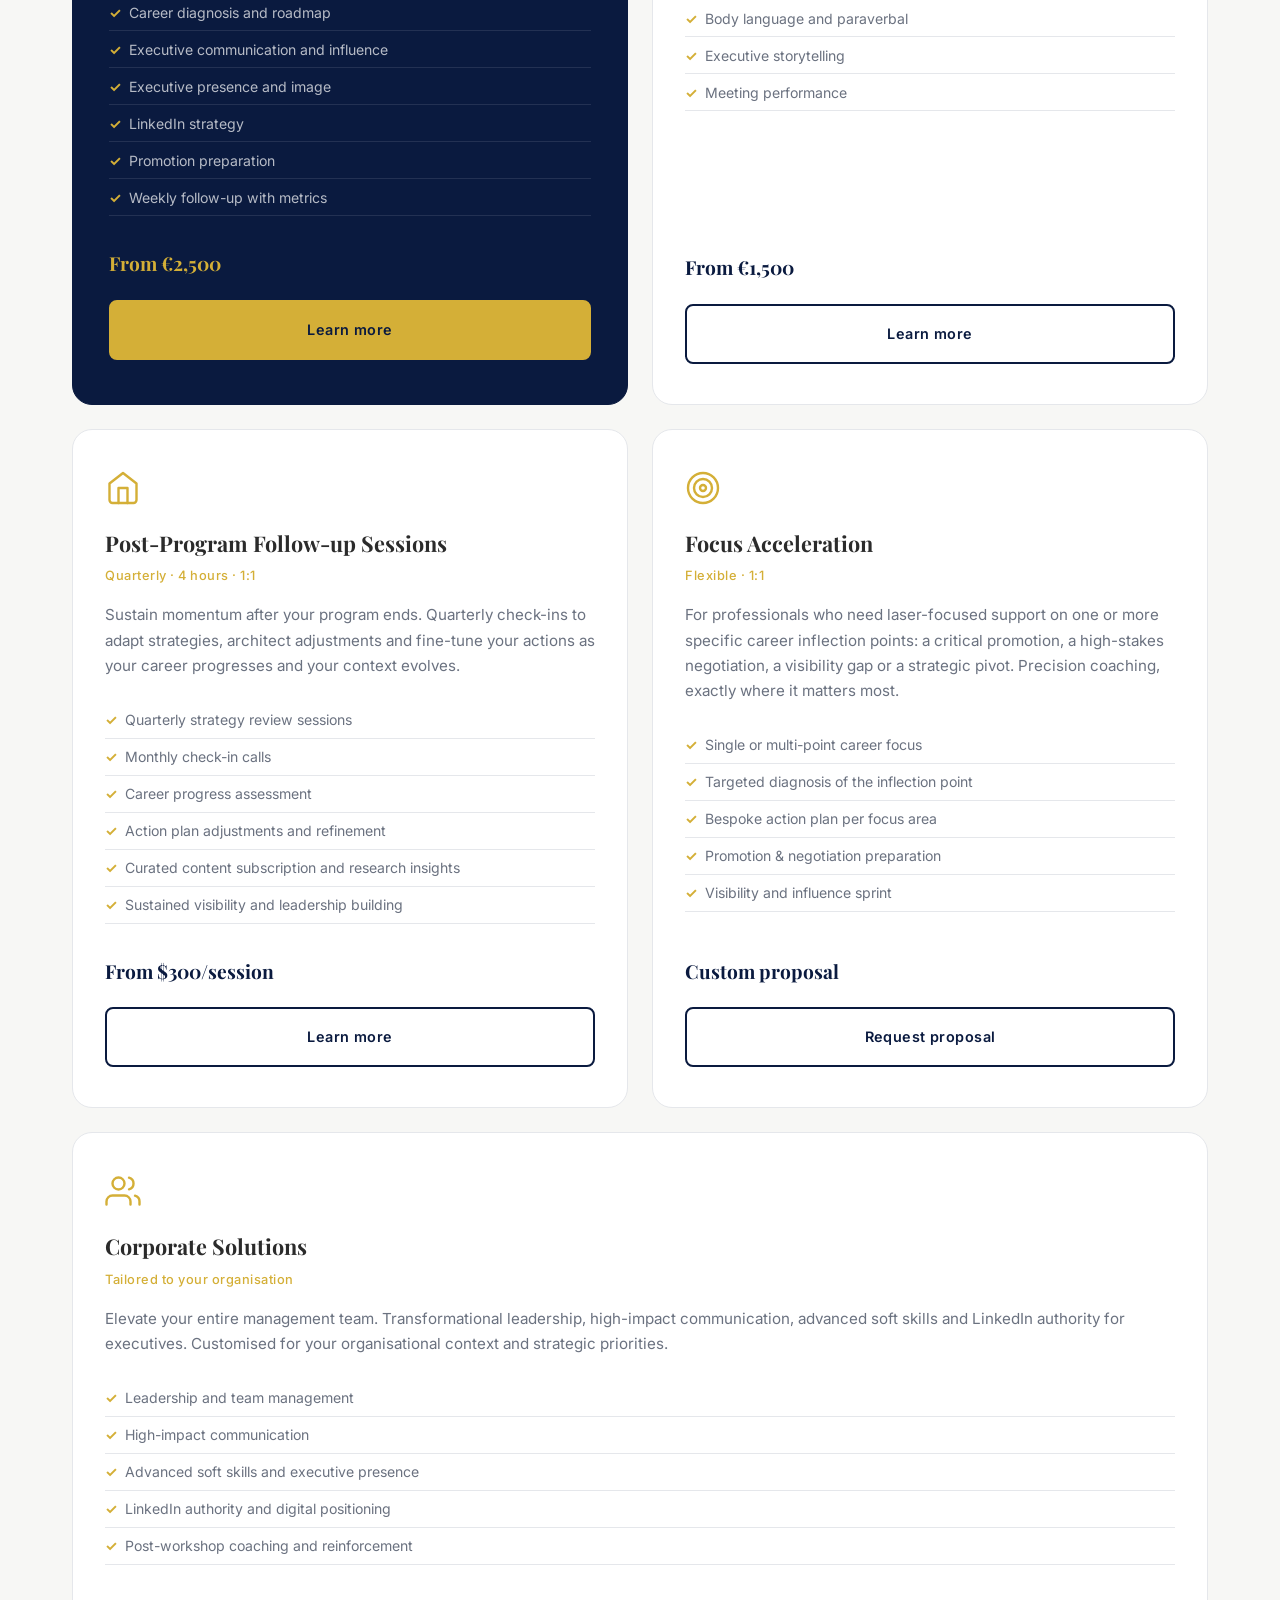
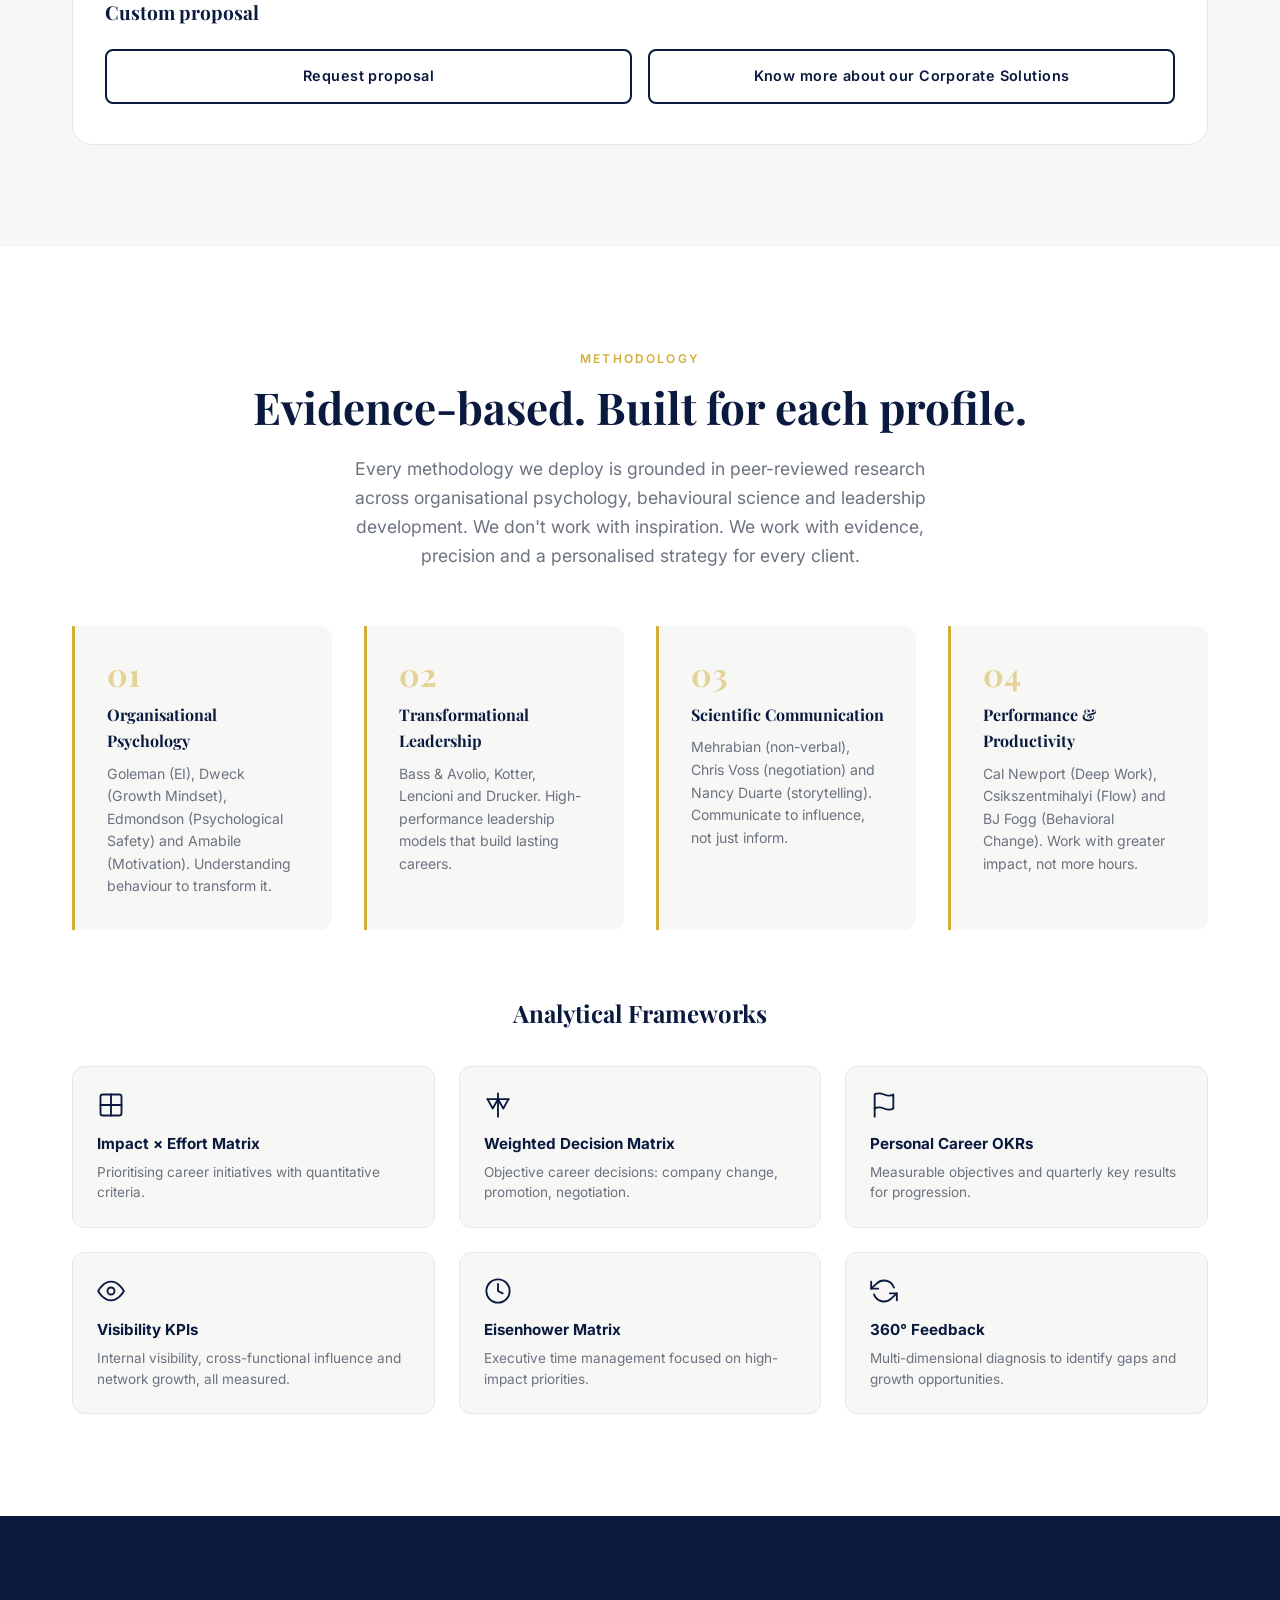
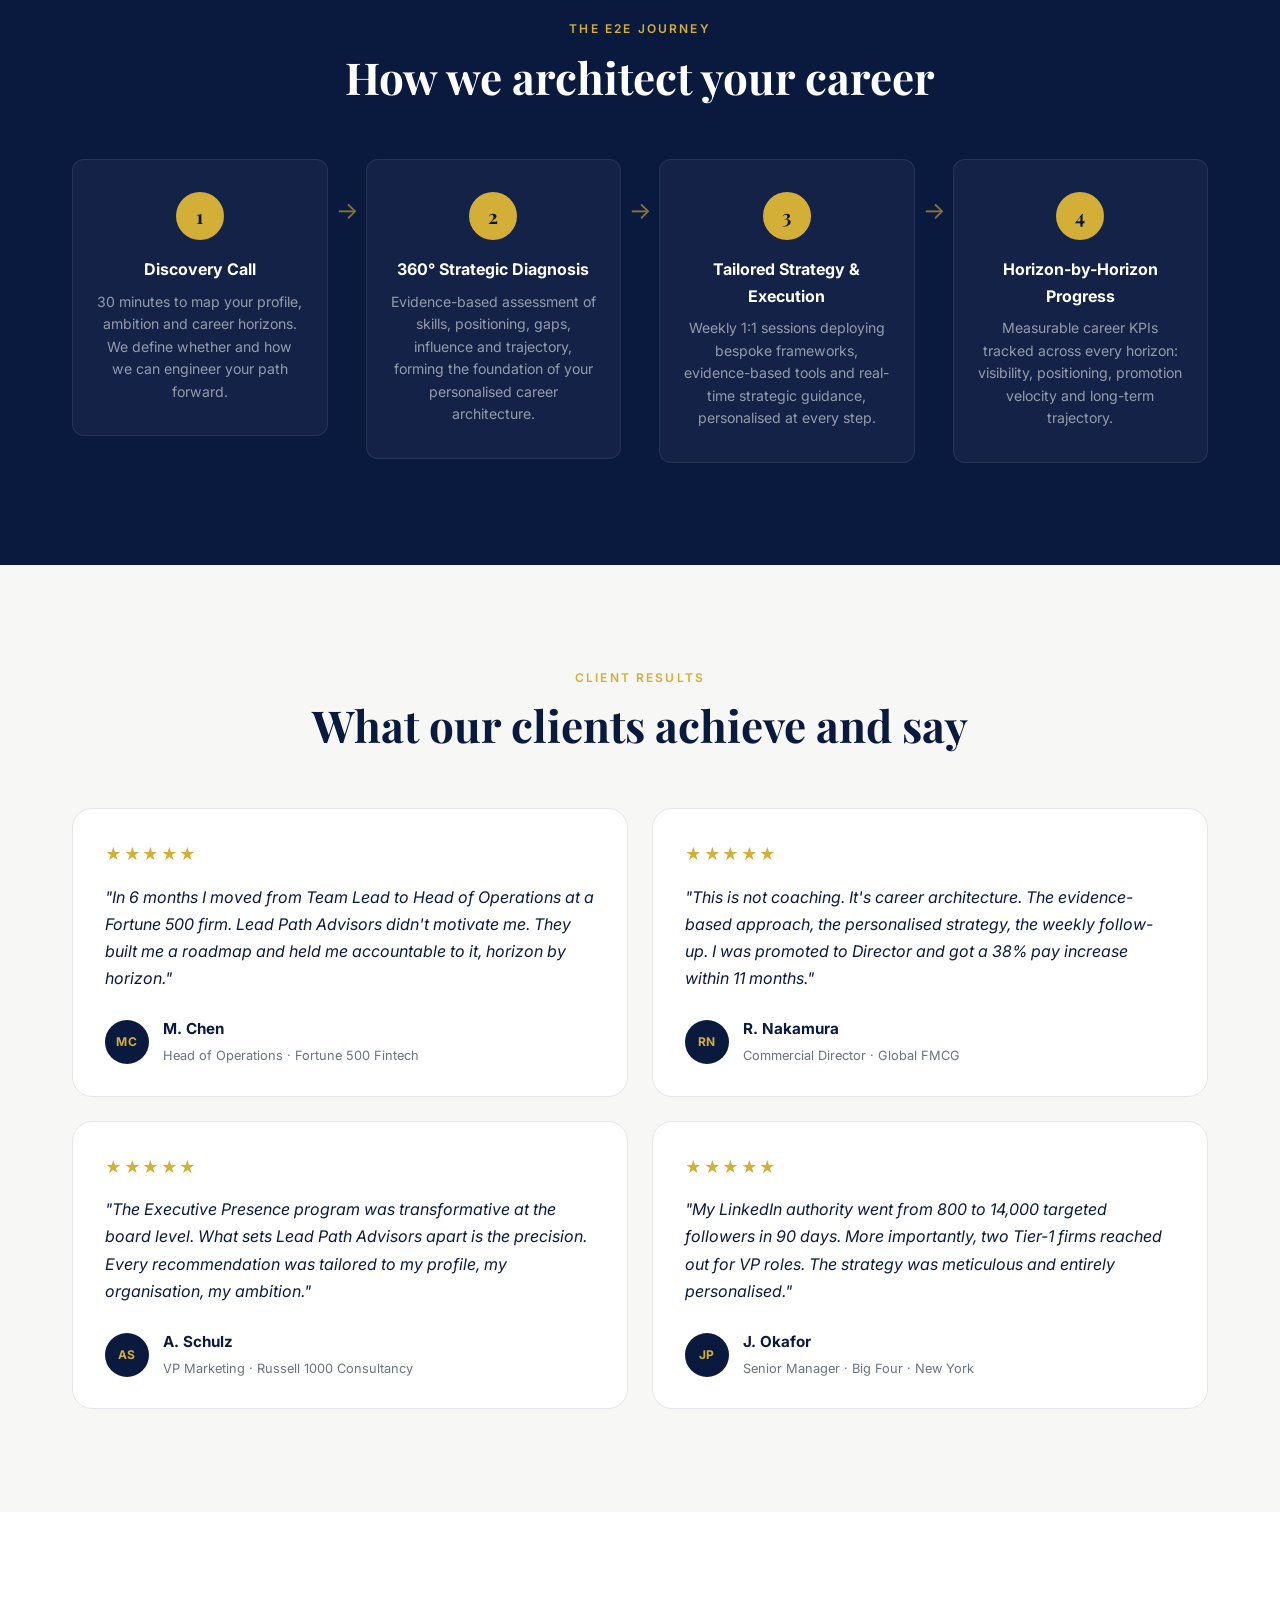
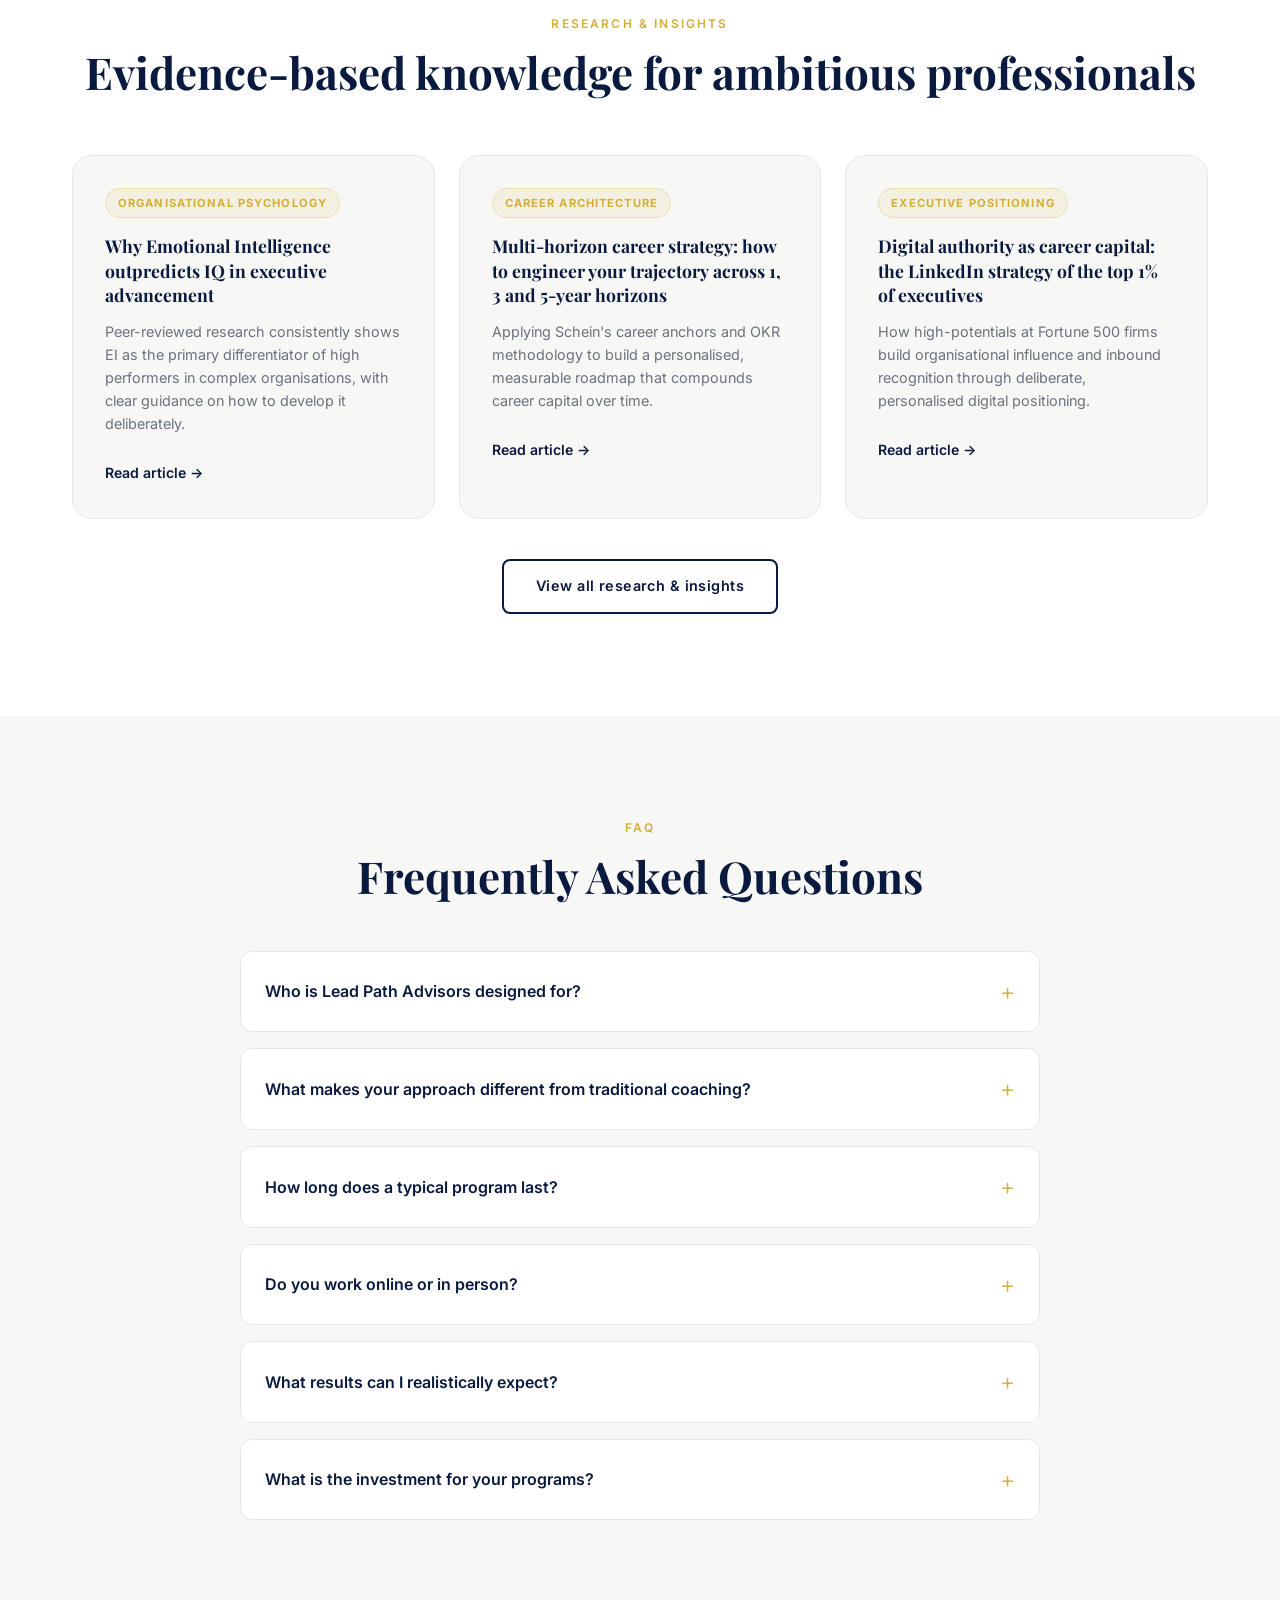
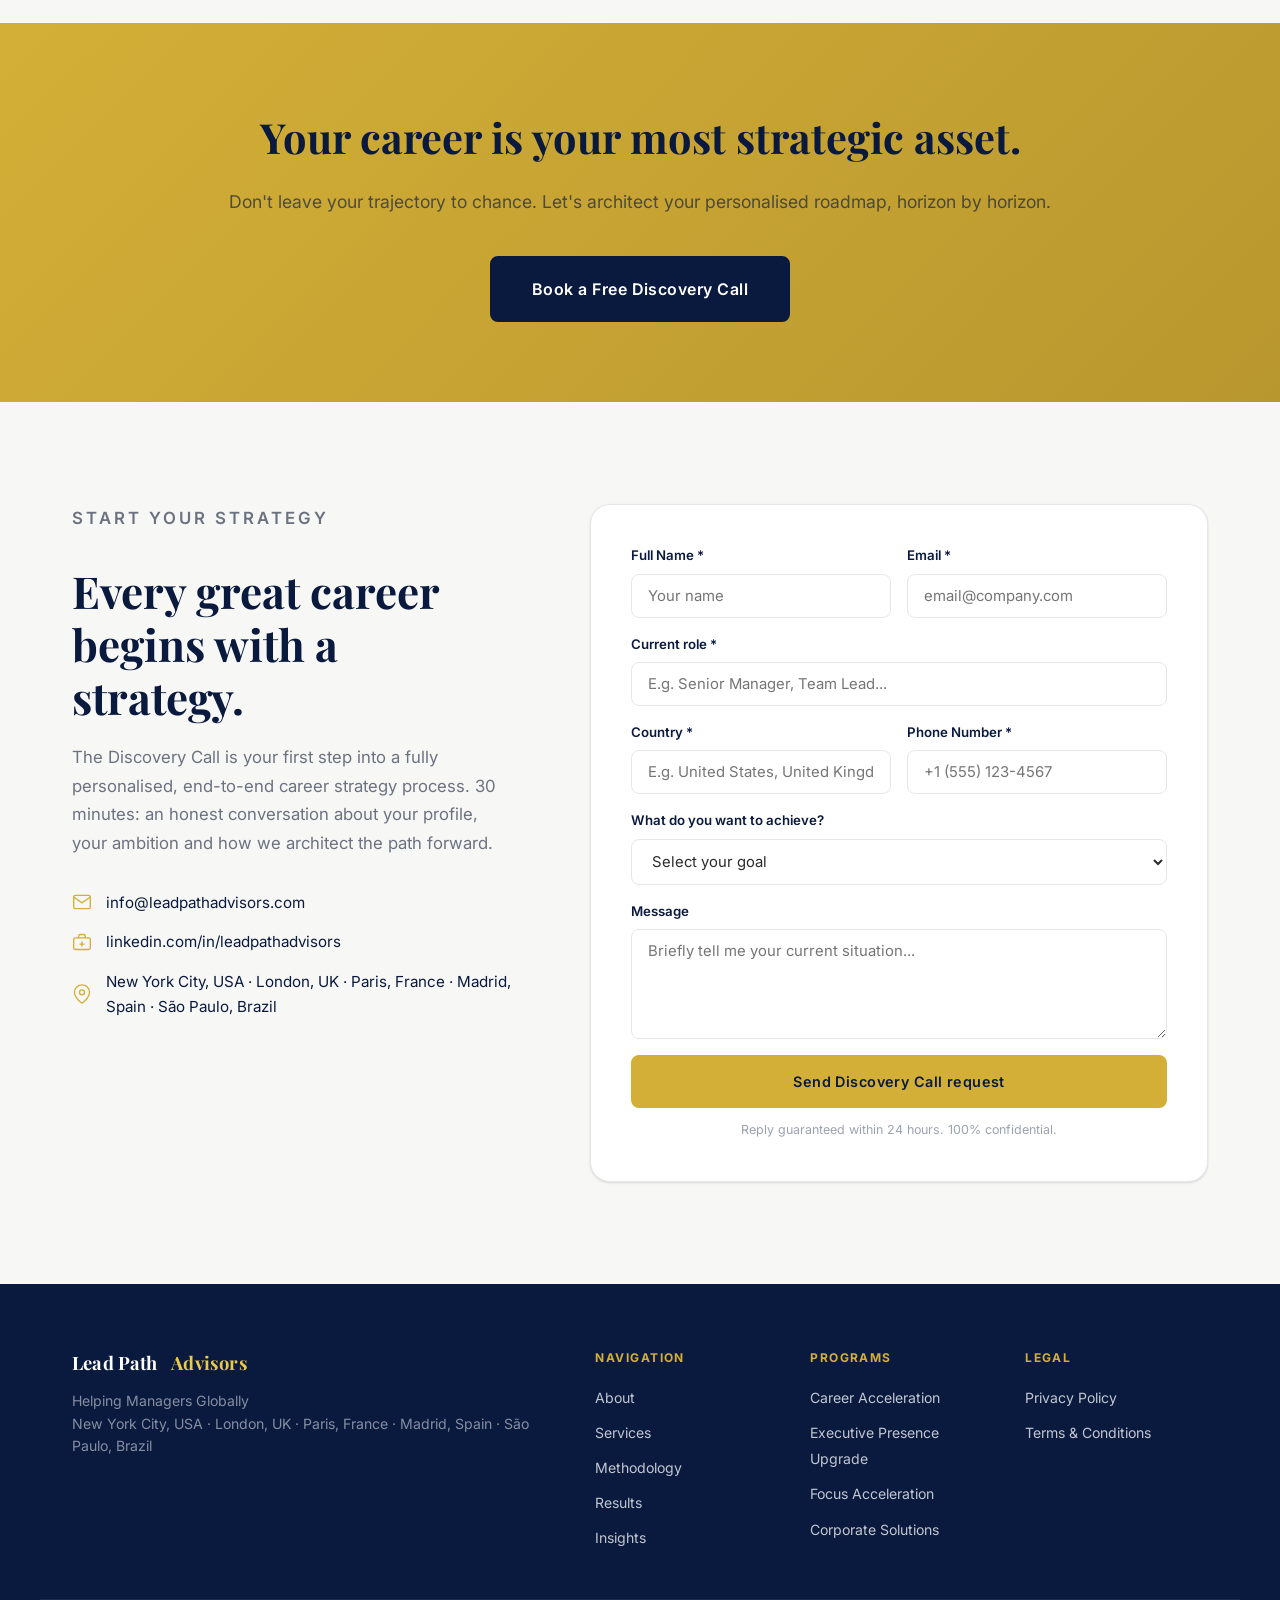
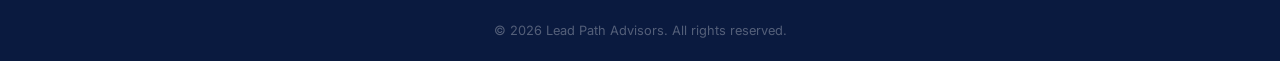
==== commit 8cb55794: "Replace duplicate Orange with Adidas in company logos Update 'Trusted by talent from' company list: " ====
--- a/index.html
+++ b/index.html
@@ -352,7 +352,7 @@
       <div class="logos-row">
         <span class="logo-item">Carrefour</span><span class="logo-item">Orange</span>
         <span class="logo-item">Shell</span><span class="logo-item">EDF</span>
-        <span class="logo-item">Orange</span><span class="logo-item">UBS</span>
+        <span class="logo-item">Adidas</span><span class="logo-item">UBS</span>
         <span class="logo-item">Maersk</span><span class="logo-item">BP</span>
         <span class="logo-item">Vodafone</span><span class="logo-item">Inditex</span>
       </div>
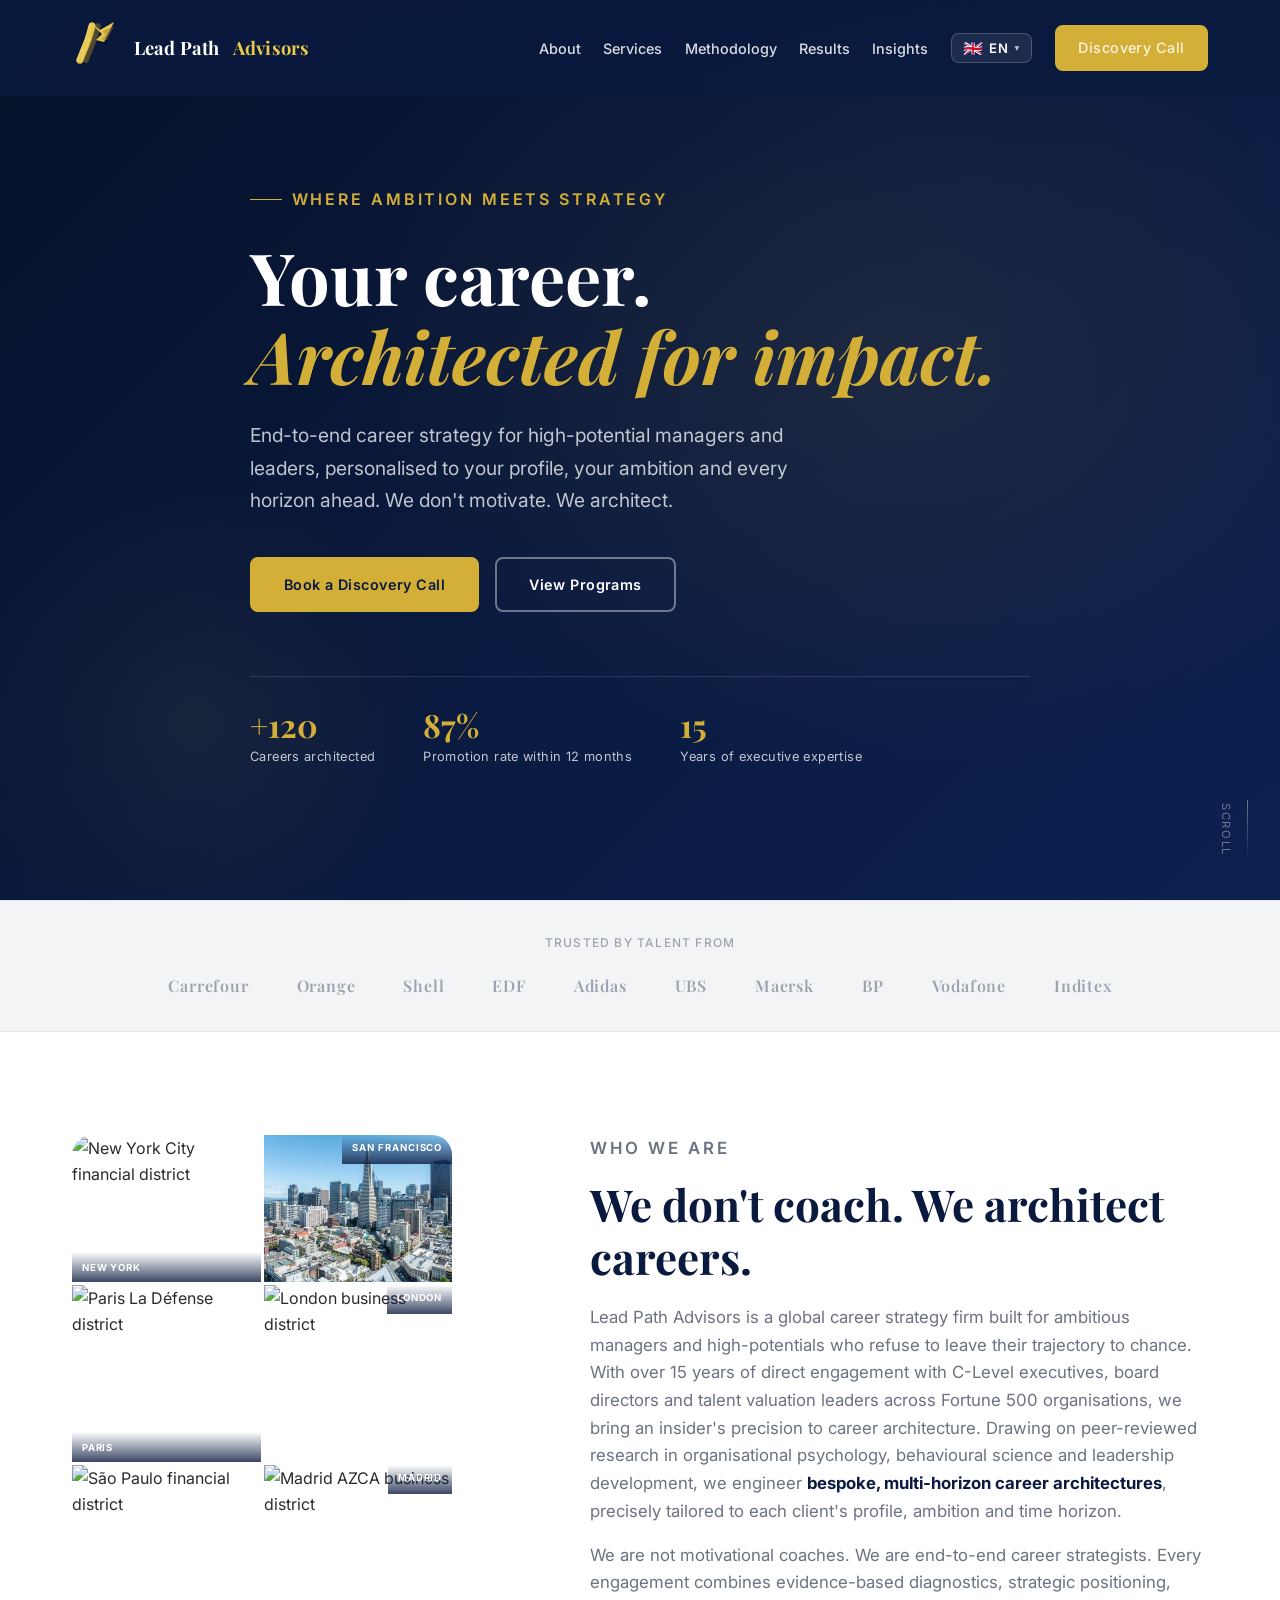
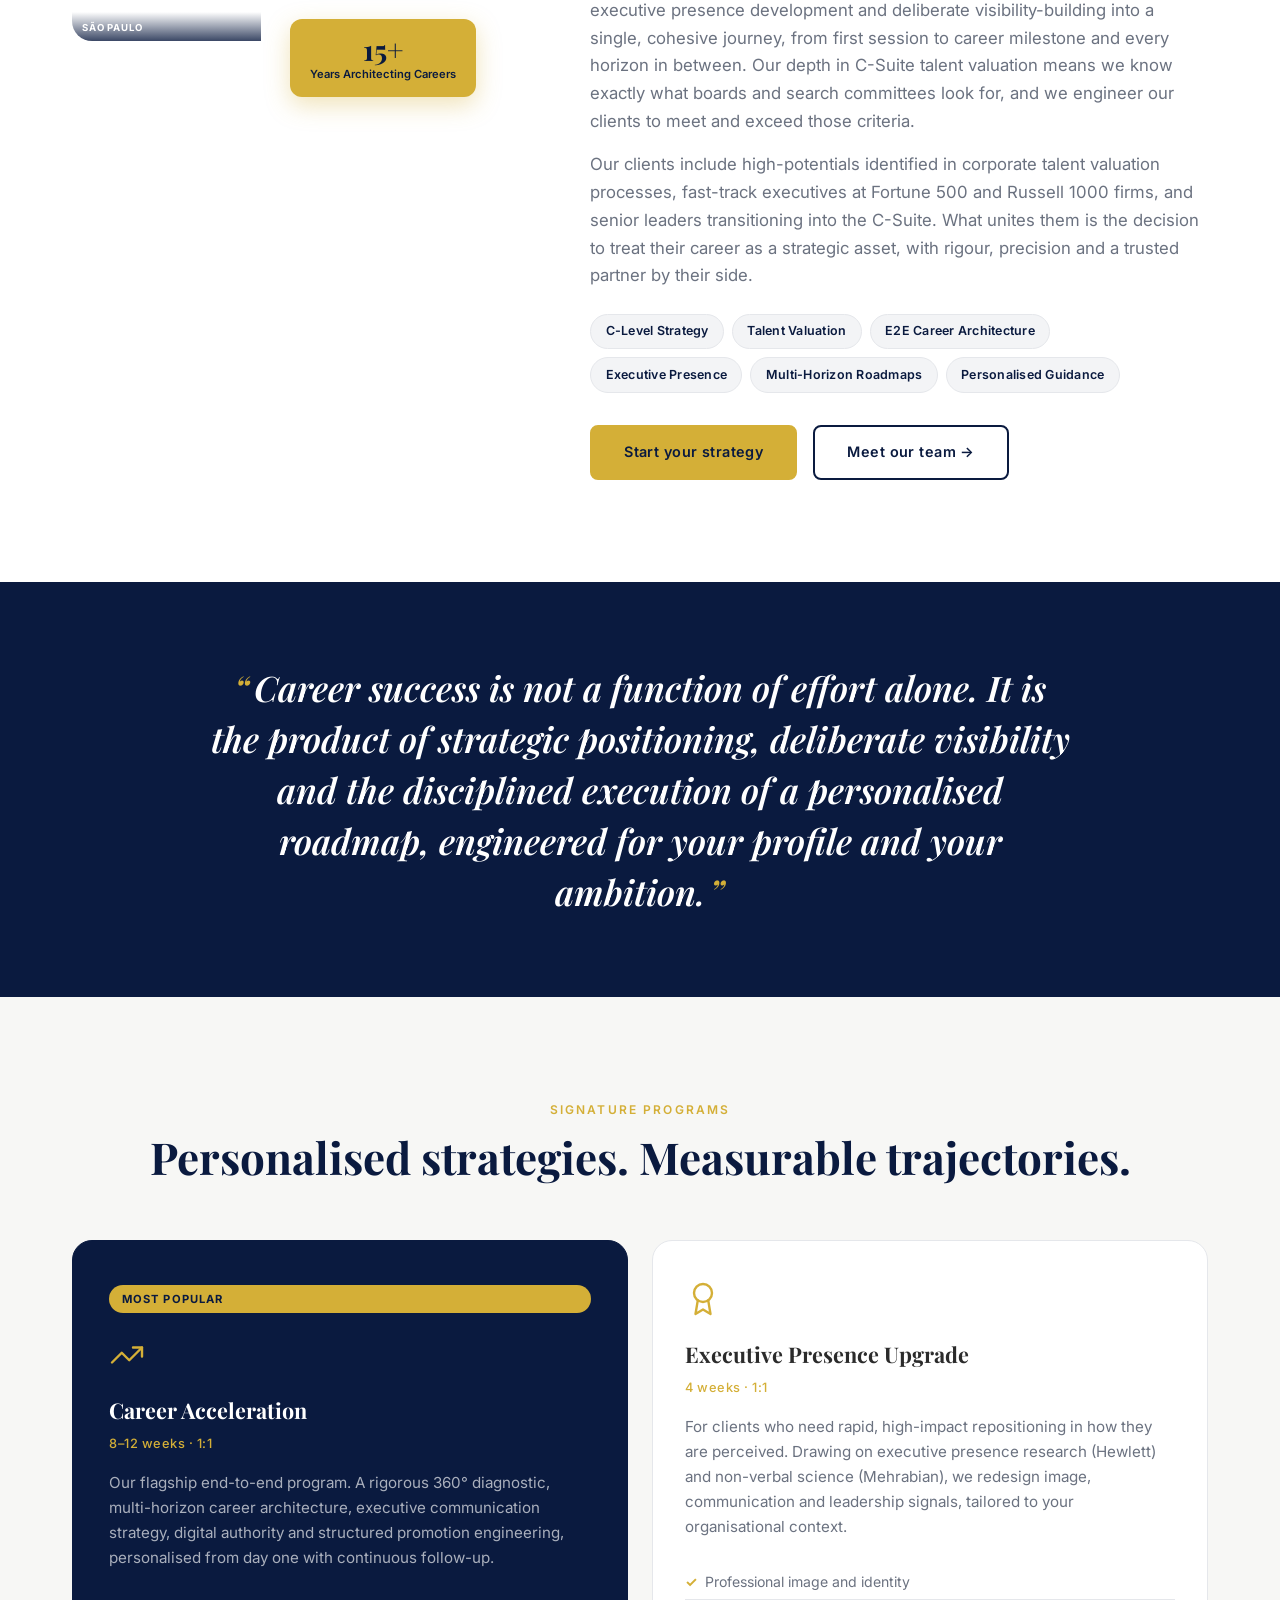
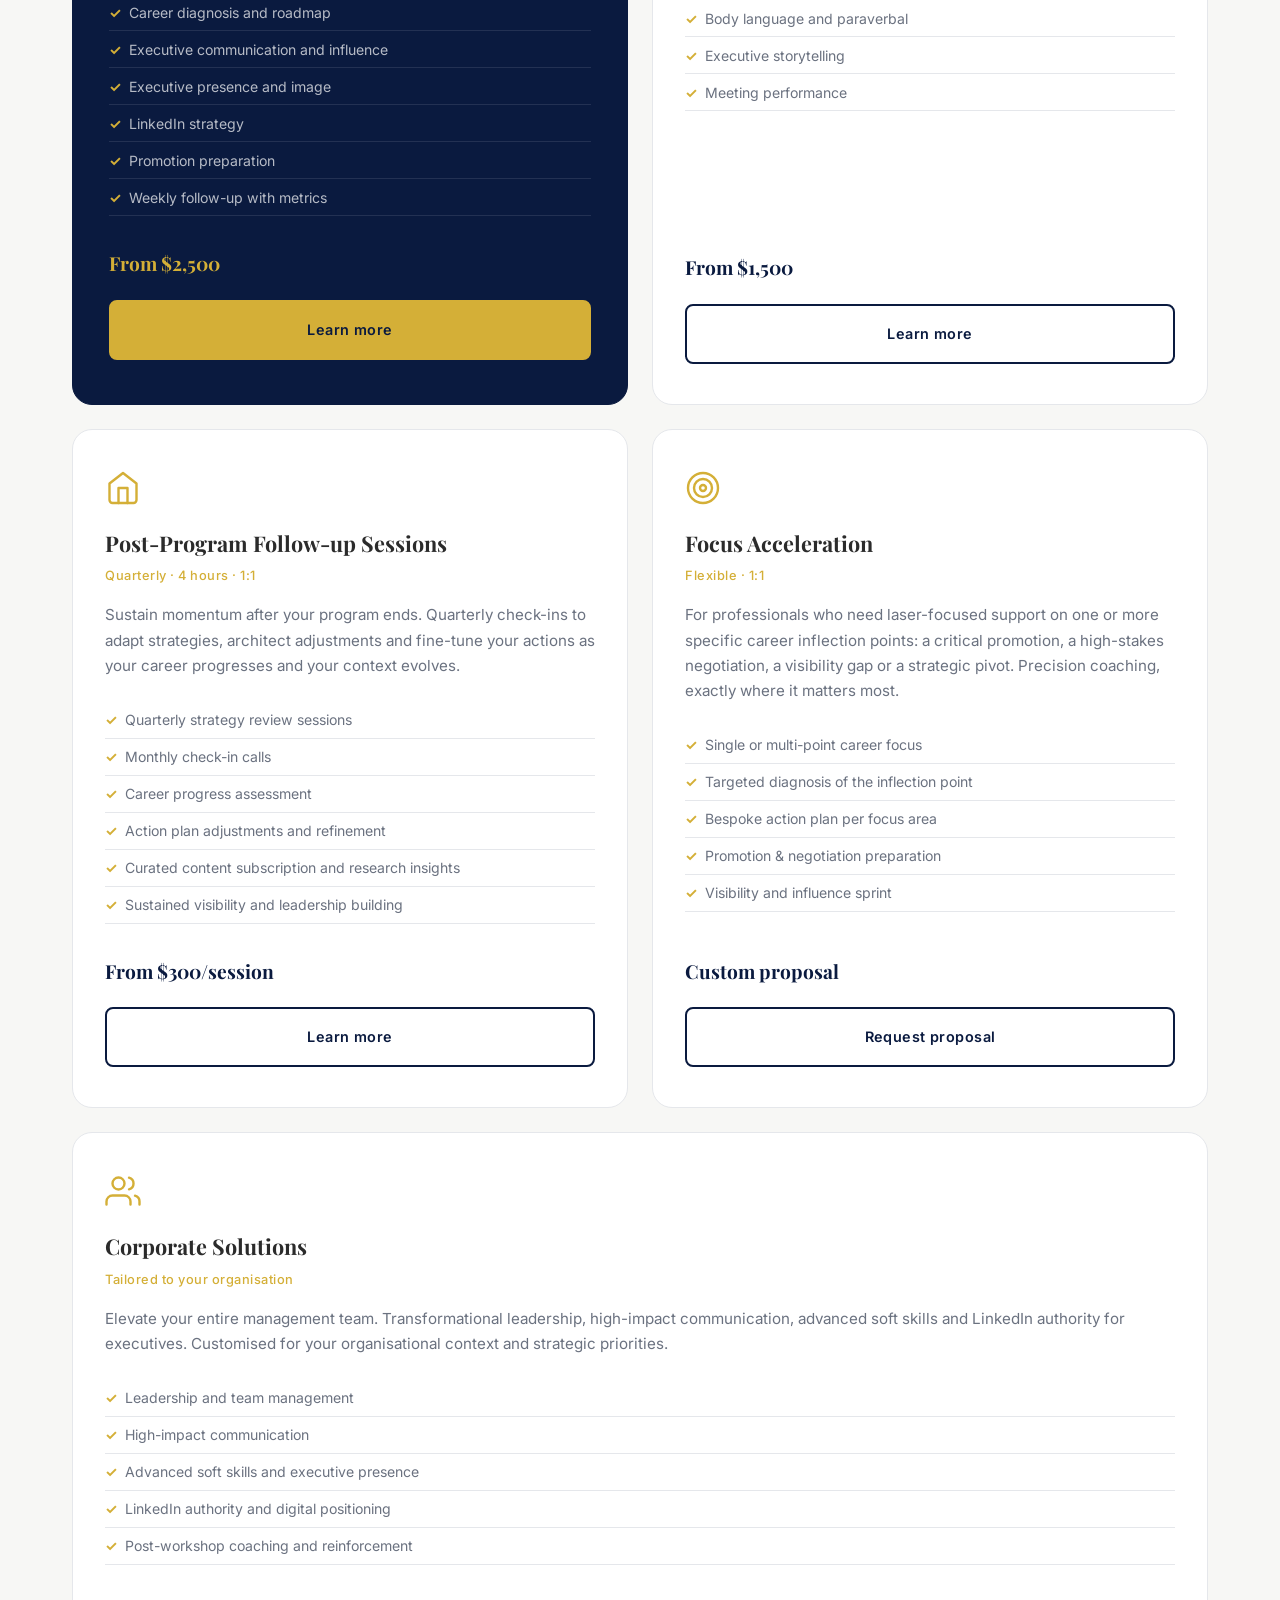
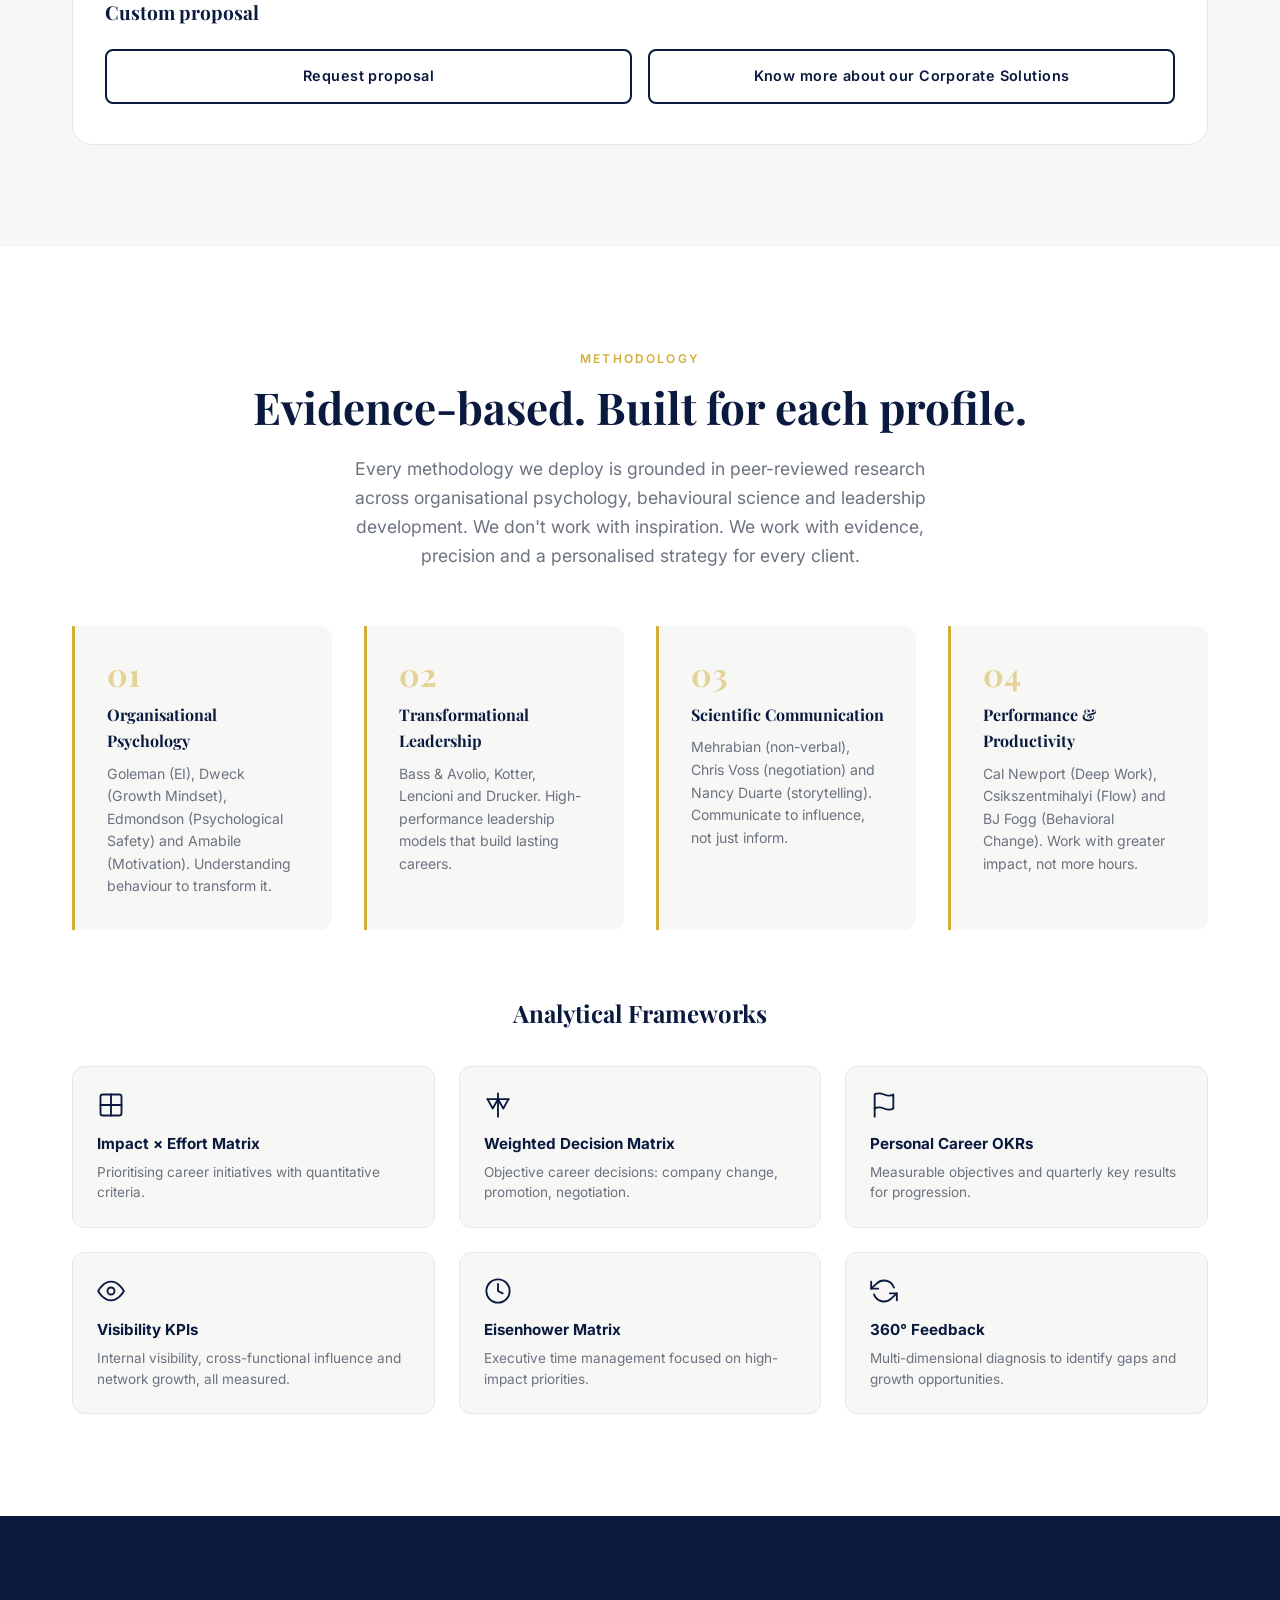
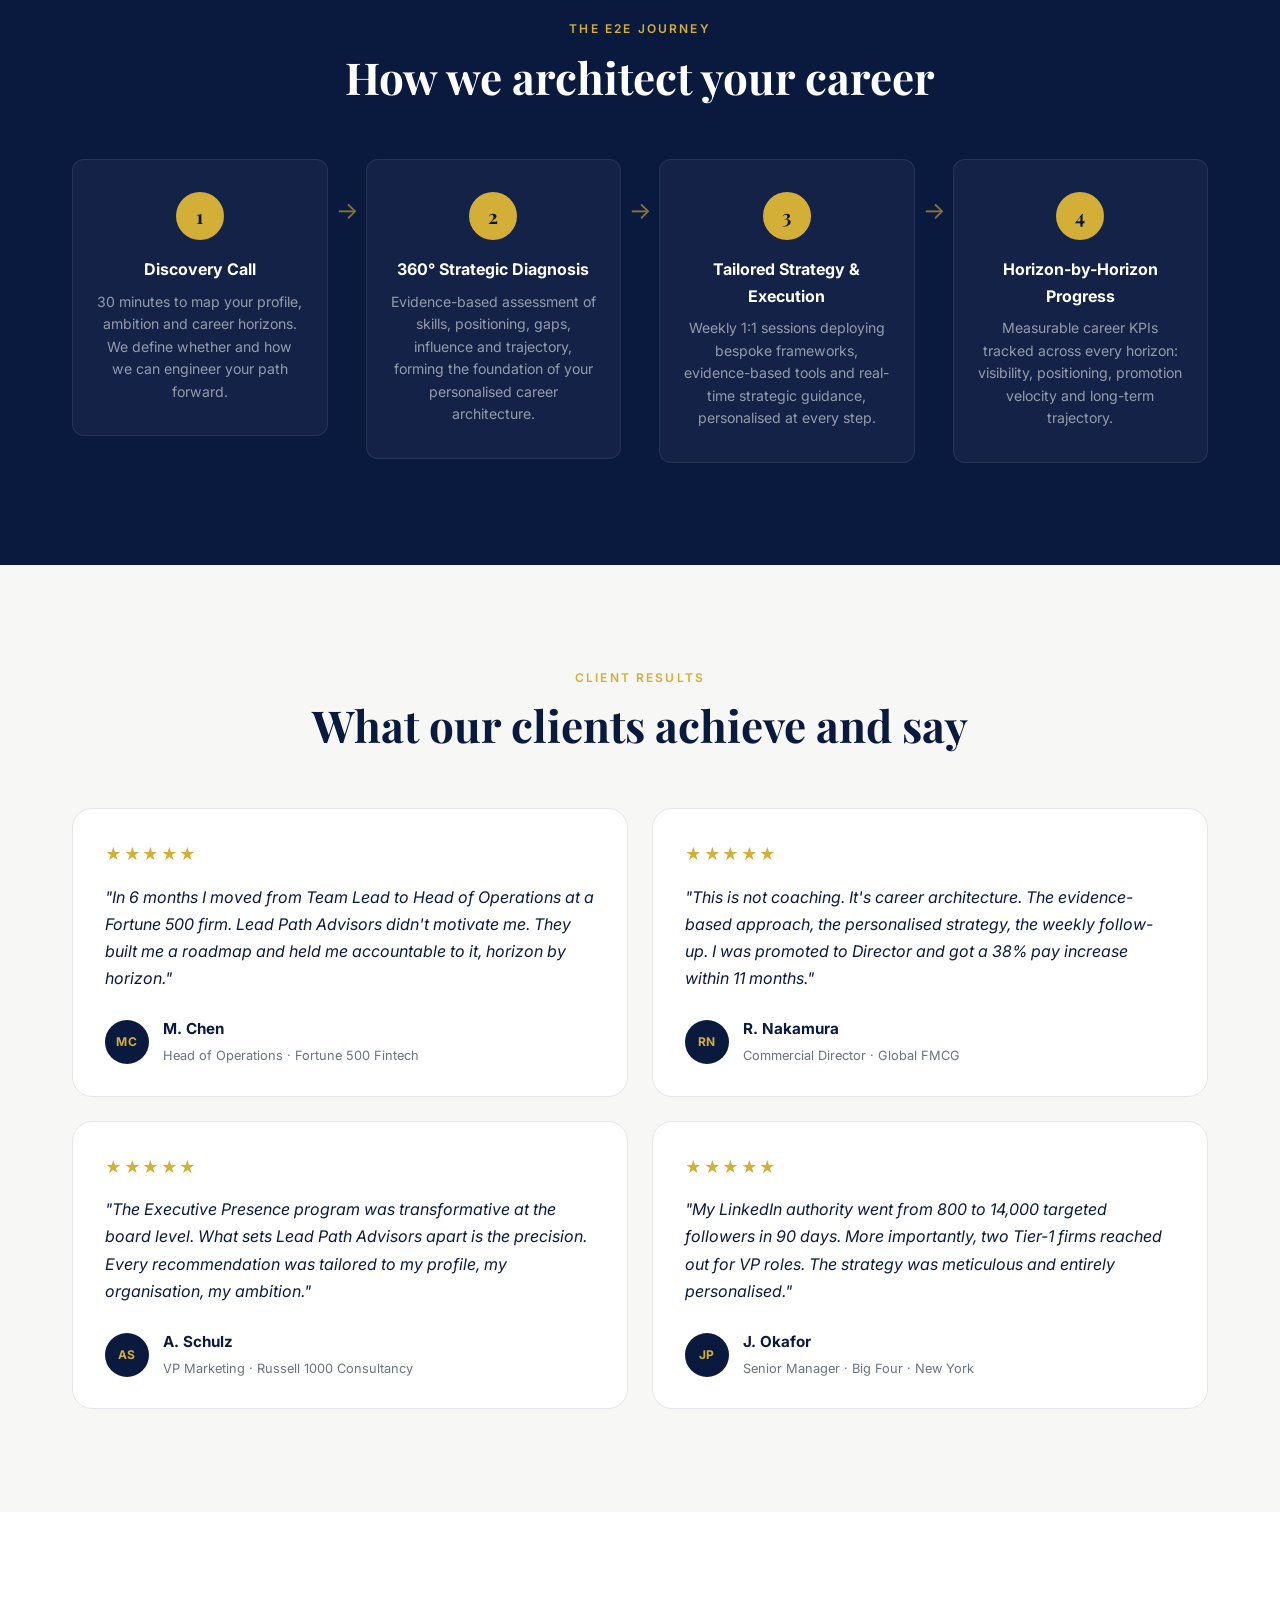
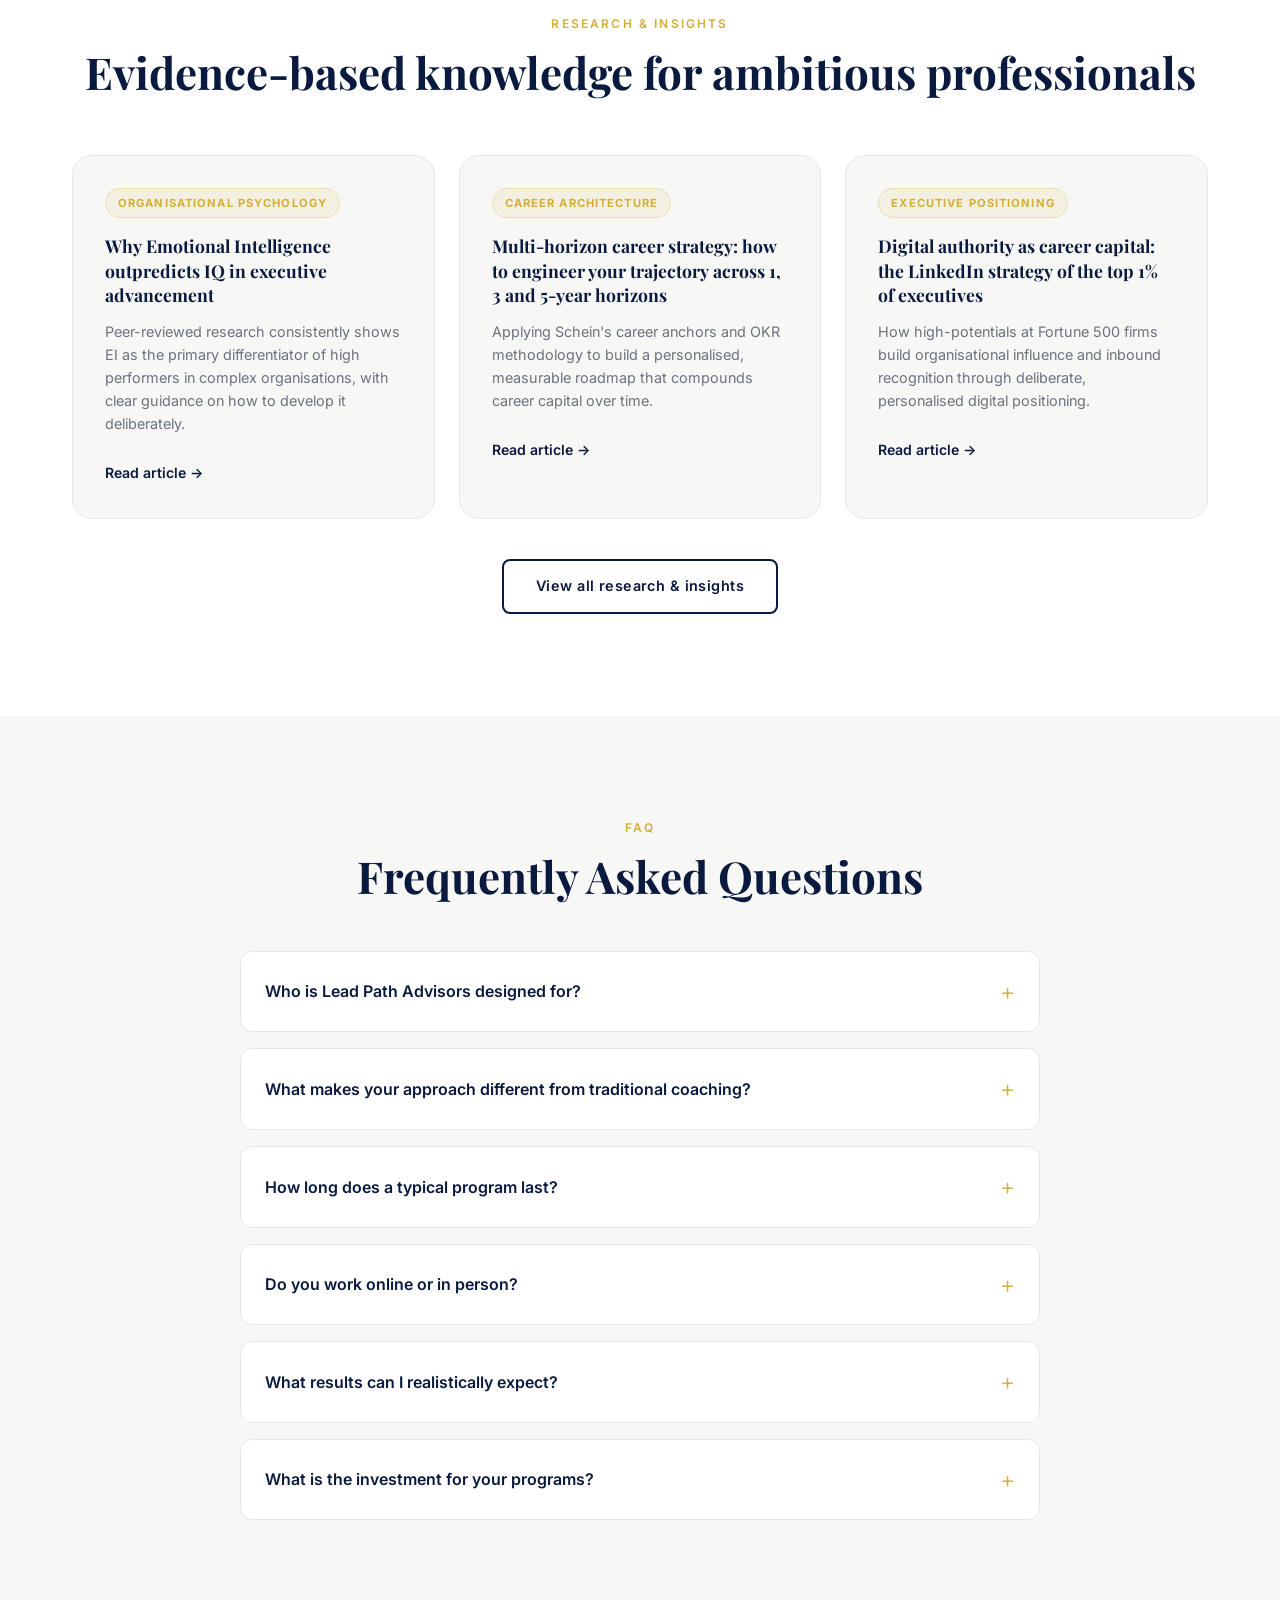
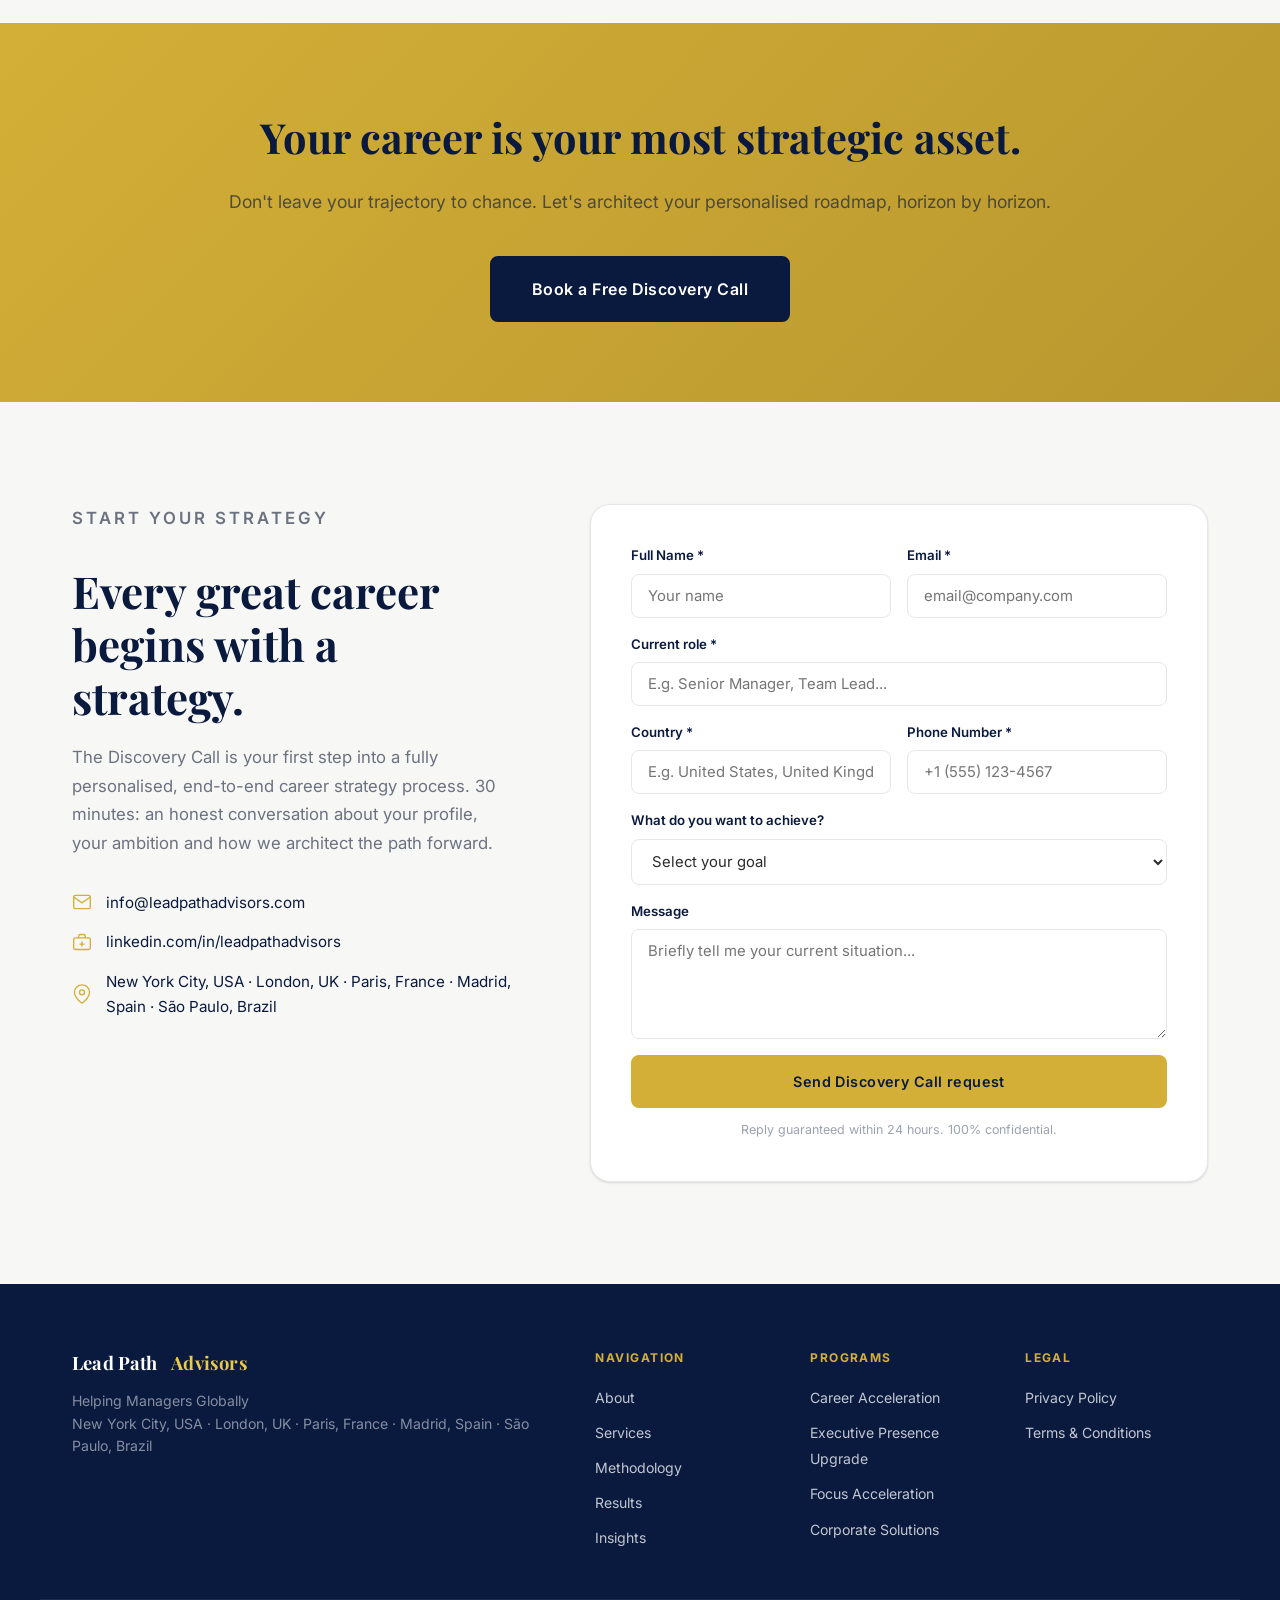
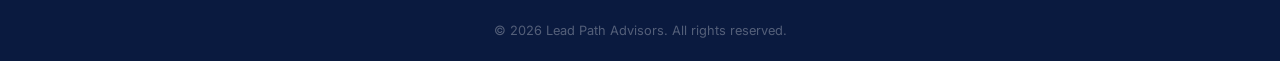
==== commit 2ae6b3f4: "Convert all currency from EUR (€) to USD ($) Global currency conversion across entire website: - Old" ====
--- a/index.html
+++ b/index.html
@@ -69,7 +69,7 @@
     "email": "info@leadpathadvisors.com",
     "url": "https://leadpathadvisors.com",
     "areaServed": "Worldwide",
-    "priceRange": "€€€"
+    "priceRange": "$$$"
   }
   </script>
 
@@ -88,7 +88,7 @@
     "offers": {
       "@type": "Offer",
       "price": "2500",
-      "priceCurrency": "EUR"
+      "priceCurrency": "USD"
     }
   }
   </script>
@@ -162,7 +162,7 @@
         "name": "What is the investment for your programs?",
         "acceptedAnswer": {
           "@type": "Answer",
-          "text": "The Executive Presence Upgrade starts from €1,500. The Career Acceleration program starts from €2,500. Corporate Workshop pricing is provided via a custom proposal. All programs are positioned as premium, high-ROI engagements — clients consistently report compensation increases that far exceed the program investment."
+          "text": "The Executive Presence Upgrade starts from $1,500. The Career Acceleration program starts from $2,500. Corporate Workshop pricing is provided via a custom proposal. All programs are positioned as premium, high-ROI engagements — clients consistently report compensation increases that far exceed the program investment."
         }
       }
     ]
@@ -184,7 +184,7 @@
     "offers": {
       "@type": "Offer",
       "price": "1500",
-      "priceCurrency": "EUR"
+      "priceCurrency": "USD"
     }
   }
   </script>
@@ -447,7 +447,7 @@
             <li data-i18n="s1_li5">Promotion preparation</li>
             <li data-i18n="s1_li6">Weekly follow-up with metrics</li>
           </ul>
-          <div class="service-price" data-i18n="s1_price">From €2,500</div>
+          <div class="service-price" data-i18n="s1_price">From $2,500</div>
           <a href="#contact" class="btn-primary full" data-i18n="s1_cta">Learn more</a>
         </div>
 
@@ -462,7 +462,7 @@
             <li data-i18n="s2_li3">Executive storytelling</li>
             <li data-i18n="s2_li4">Meeting performance</li>
           </ul>
-          <div class="service-price" data-i18n="s2_price">From €1,500</div>
+          <div class="service-price" data-i18n="s2_price">From $1,500</div>
           <a href="#contact" class="btn-outline full" data-i18n="s2_cta">Learn more</a>
         </div>
 
@@ -479,7 +479,7 @@
             <li data-i18n="s5_li5">Curated content subscription and research insights</li>
             <li data-i18n="s5_li6">Sustained visibility and leadership building</li>
           </ul>
-          <div class="service-price" data-i18n="s5_price">From €800/session</div>
+          <div class="service-price" data-i18n="s5_price">From $800/session</div>
           <a href="#contact" class="btn-outline full" data-i18n="s5_cta">Learn more</a>
         </div>
 
@@ -630,7 +630,7 @@
 
         <details class="faq-item">
           <summary class="faq-question" data-i18n="faq_q6">What is the investment for your programs?</summary>
-          <p class="faq-answer" data-i18n="faq_a6">The Executive Presence Upgrade starts from €1,500. The Career Acceleration program starts from €2,500. Corporate Workshop pricing is provided via a custom proposal. All programs are positioned as premium, high-ROI engagements — clients consistently report compensation increases that far exceed the program investment.</p>
+          <p class="faq-answer" data-i18n="faq_a6">The Executive Presence Upgrade starts from $1,500. The Career Acceleration program starts from $2,500. Corporate Workshop pricing is provided via a custom proposal. All programs are positioned as premium, high-ROI engagements — clients consistently report compensation increases that far exceed the program investment.</p>
         </details>
 
       </div>
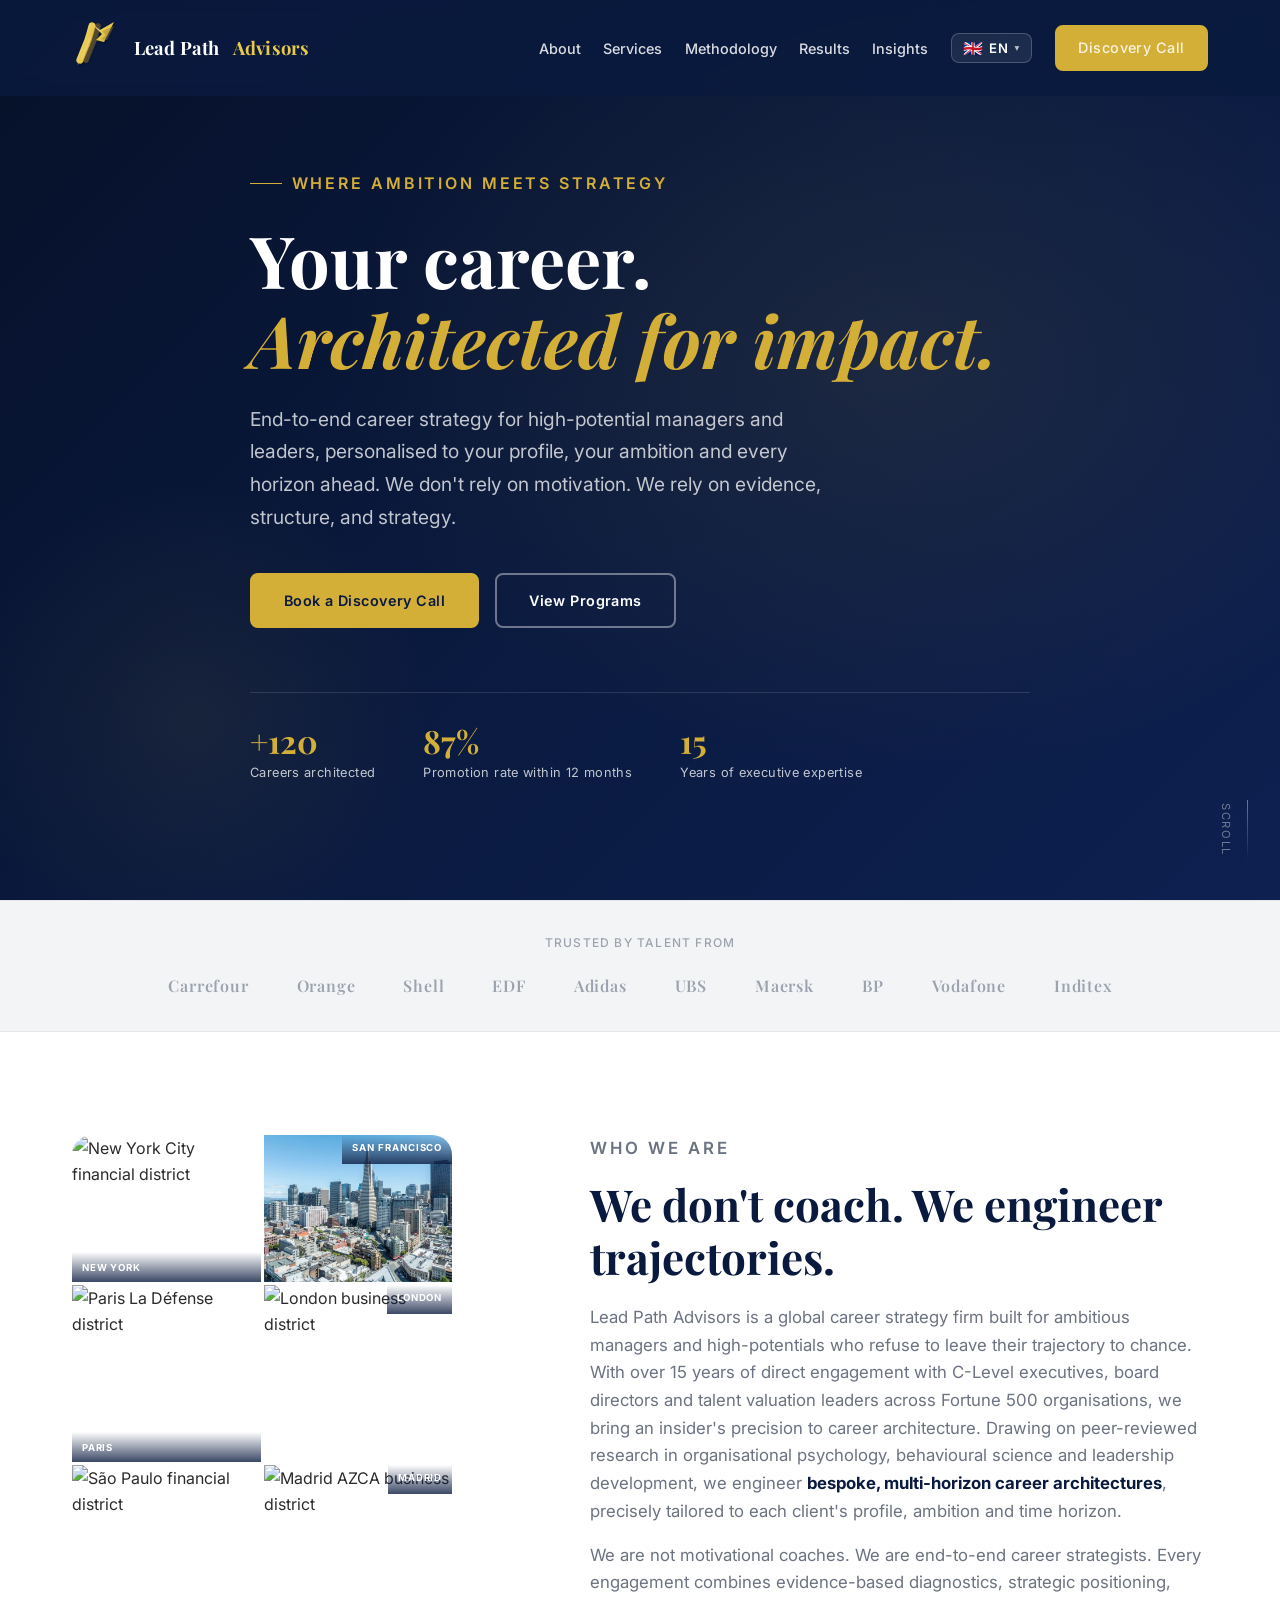
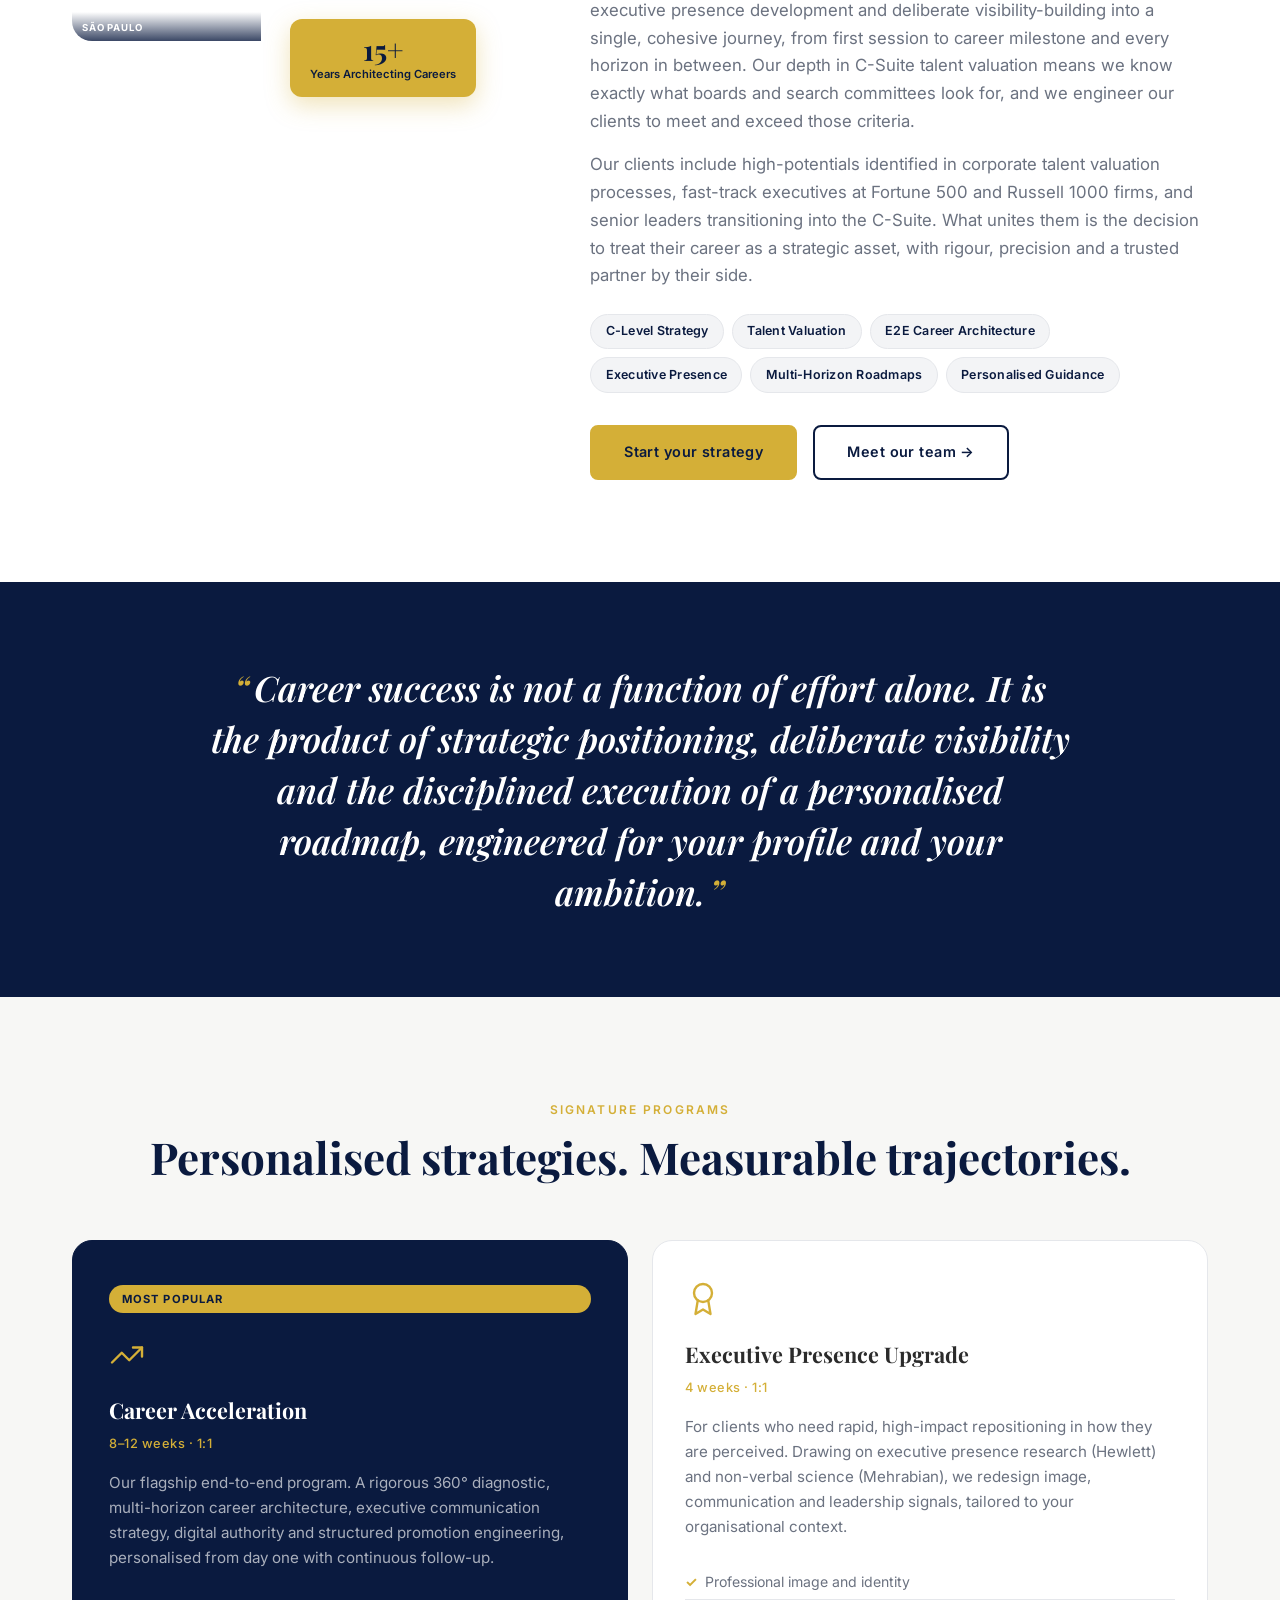
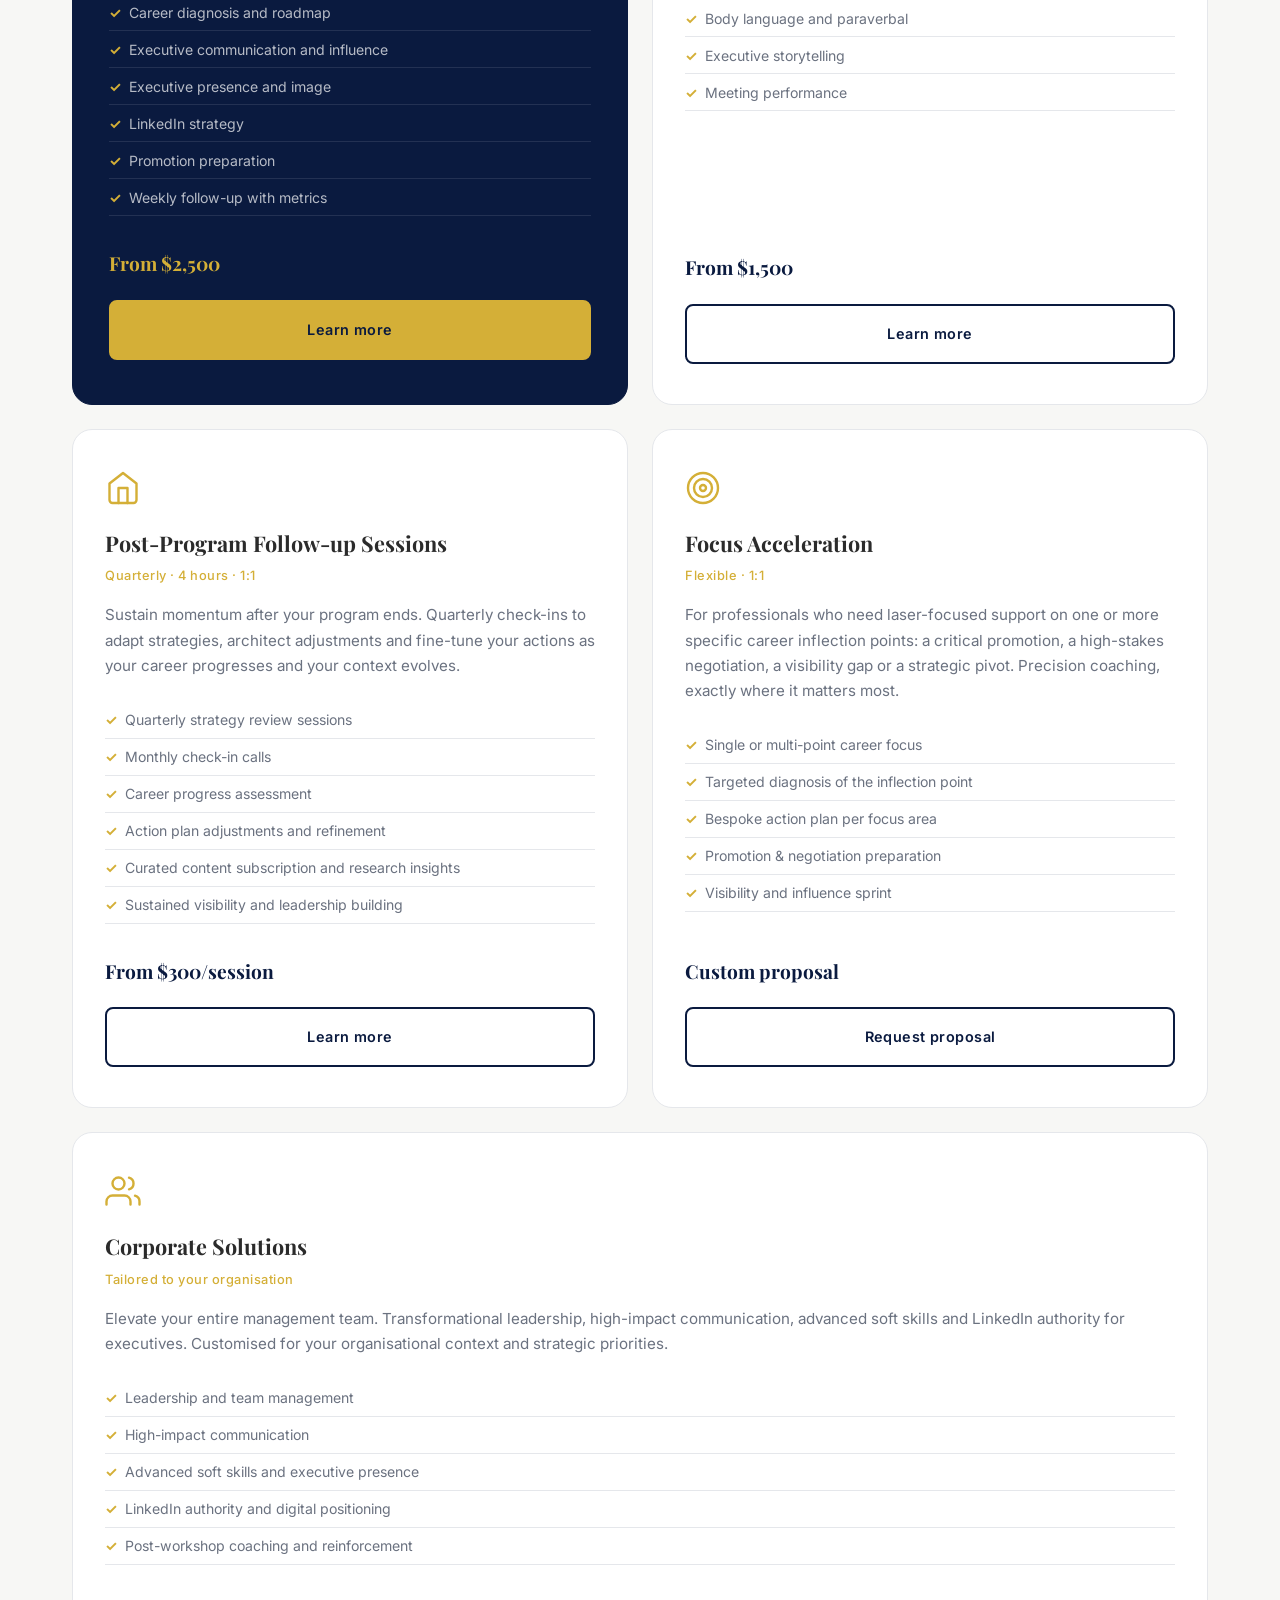
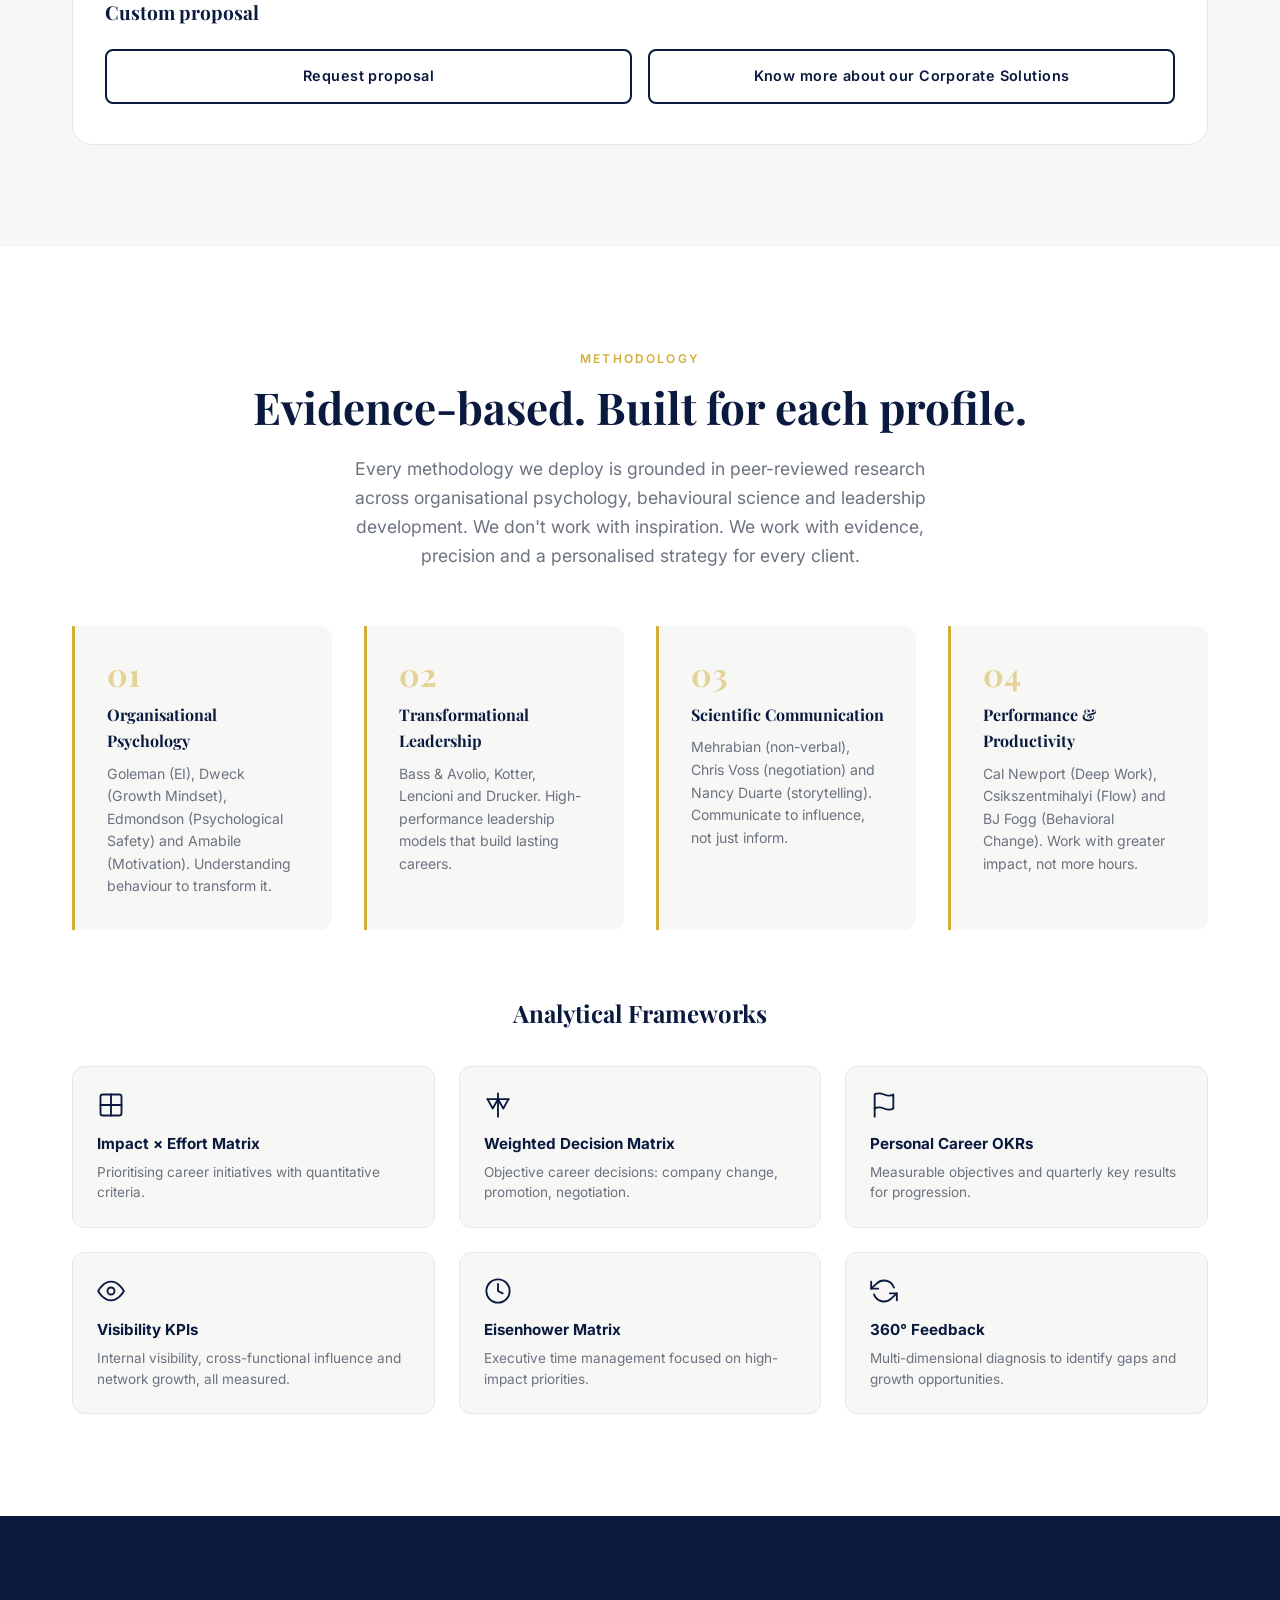
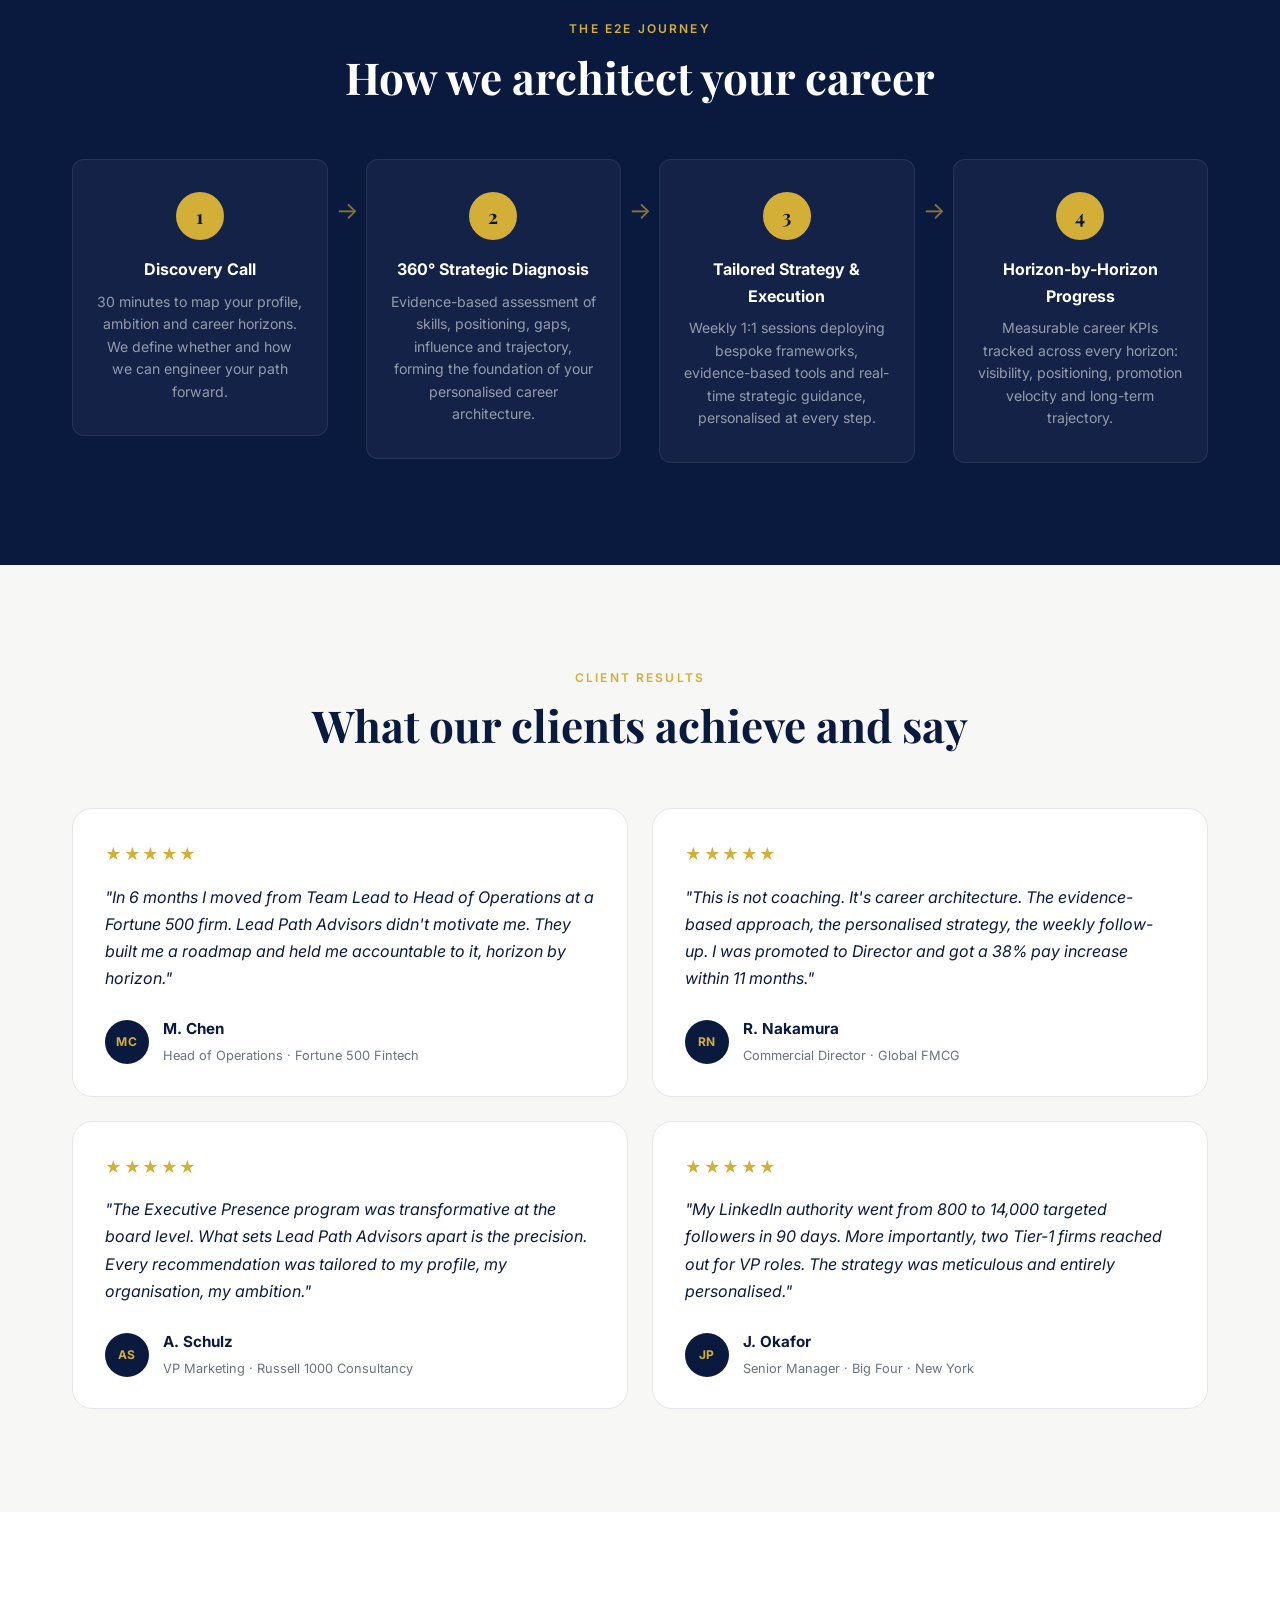
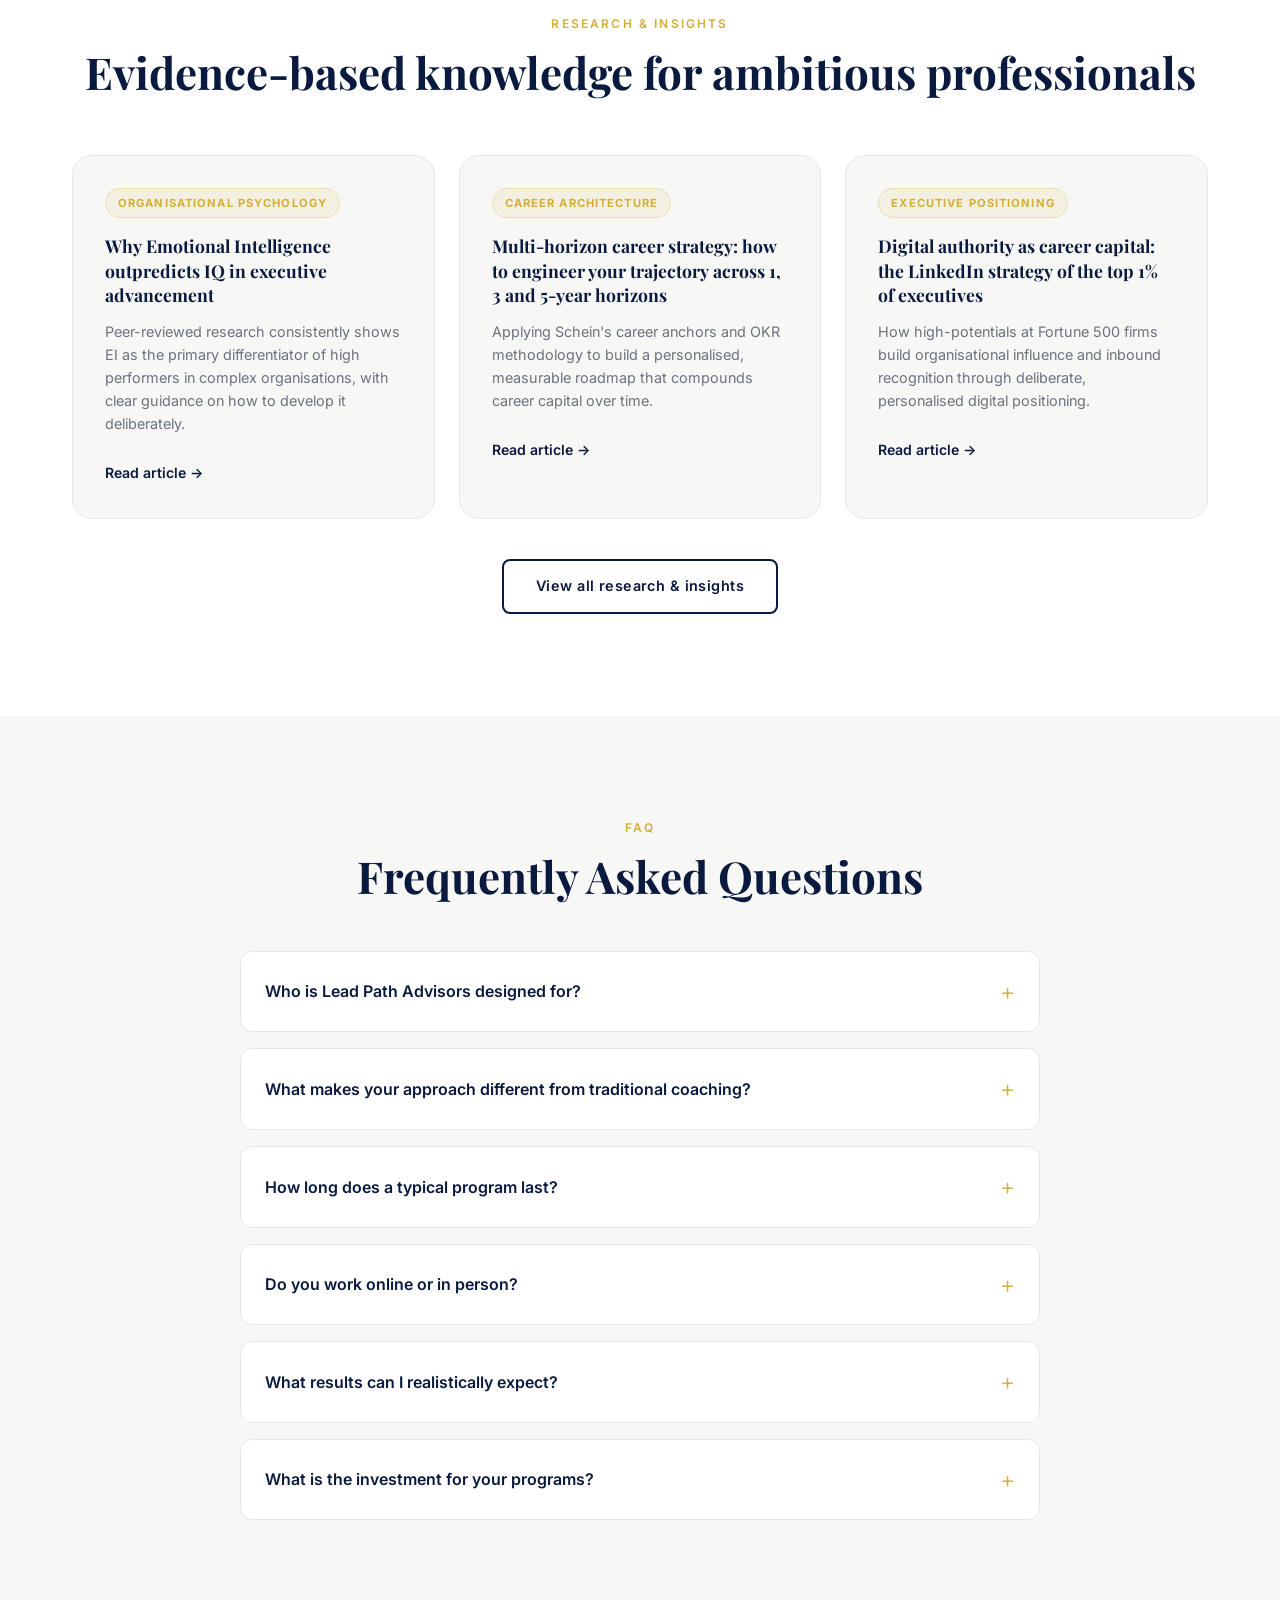
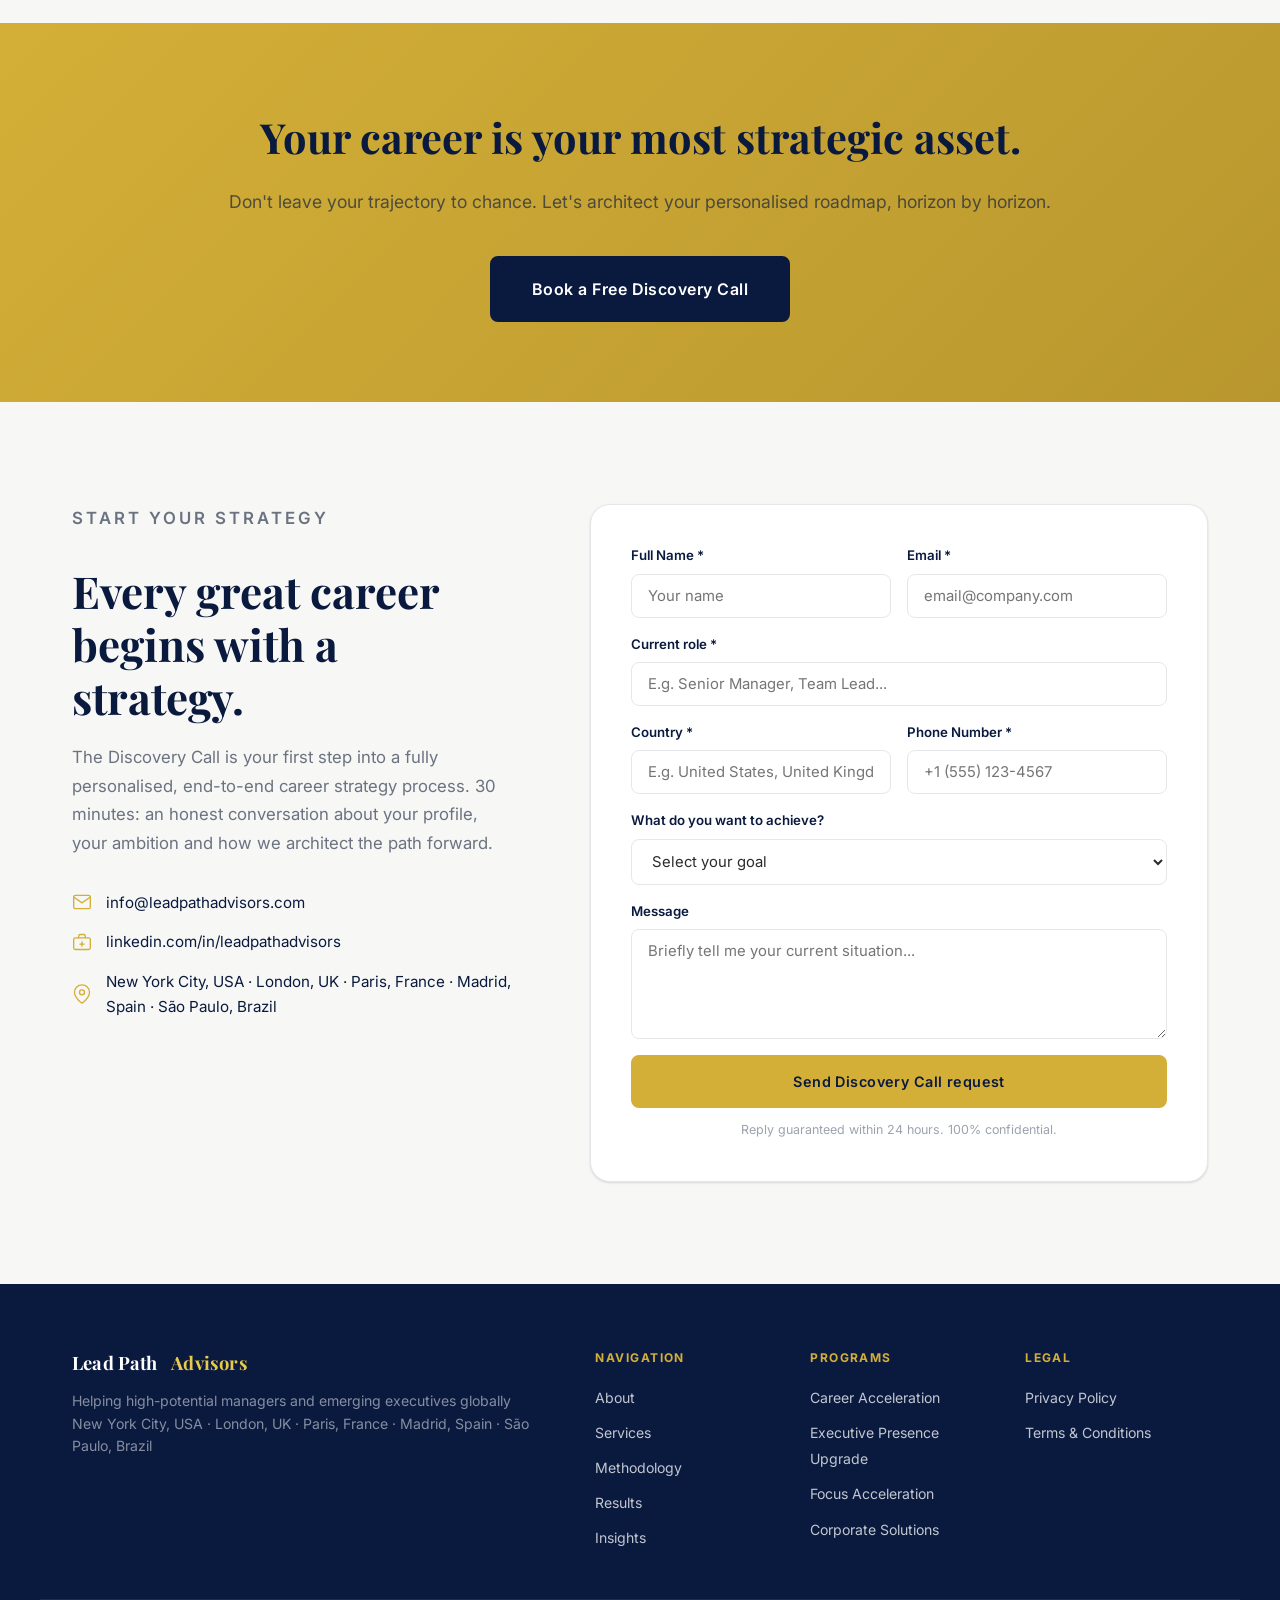
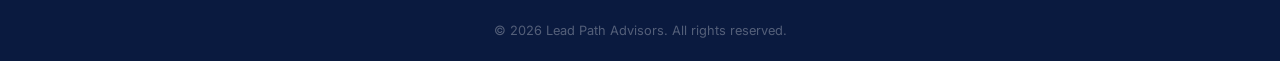
==== commit 9e2c6223: "Implement major brand and messaging improvements 1. Updated company tagline globally:    - 'Helping " ====
--- a/index.html
+++ b/index.html
@@ -154,7 +154,7 @@
         "name": "What results can I realistically expect?",
         "acceptedAnswer": {
           "@type": "Answer",
-          "text": "87% of our clients achieve a promotion or significant role change within 12 months. Beyond title, clients report measurable improvements in executive visibility, stakeholder influence, LinkedIn authority and compensation. All results are tracked through agreed Career KPIs from the start of each engagement."
+          "text": "87% of clients who completed the full Career Acceleration Program achieve a promotion or significant role change within 12 months. Beyond title, clients report measurable improvements in executive visibility, stakeholder influence, LinkedIn authority and compensation. All results are tracked through agreed Career KPIs from the start of each engagement."
         }
       },
       {
@@ -400,7 +400,7 @@
       </div>
       <div class="about-text">
         <p class="section-eyebrow" data-i18n="about_eyebrow">Who We Are</p>
-        <h2 class="section-title" data-i18n="about_h2">We don't coach.<br />We architect careers.</h2>
+        <h2 class="section-title" data-i18n="about_h2">We don't coach.<br />We engineer trajectories.</h2>
         <p data-i18n-html="about_p1">Lead Path Advisors is a global career strategy firm built for ambitious managers and high-potentials who refuse to leave their trajectory to chance. With over 15 years of direct engagement with C-Level executives, board directors and talent valuation leaders across Fortune 500 organisations, we bring an insider's precision to career architecture. Drawing on peer-reviewed research in organisational psychology, behavioural science and leadership development, we engineer <strong>bespoke, multi-horizon career architectures</strong>, precisely tailored to each client's profile, ambition and time horizon.</p>
         <p data-i18n="about_p2">We are not motivational coaches. We are end-to-end career strategists. Every engagement combines evidence-based diagnostics, strategic positioning, executive presence development and deliberate visibility-building into a single, cohesive journey, from first session to career milestone and every horizon in between. Our depth in C-Suite talent valuation means we know exactly what boards and search committees look for, and we engineer our clients to meet and exceed those criteria.</p>
         <p data-i18n="about_p3">Our clients include high-potentials identified in corporate talent valuation processes, fast-track executives at Fortune 500 and Russell 1000 firms, and senior leaders transitioning into the C-Suite. What unites them is the decision to treat their career as a strategic asset, with rigour, precision and a trusted partner by their side.</p>
@@ -624,7 +624,7 @@
 
         <details class="faq-item">
           <summary class="faq-question" data-i18n="faq_q5">What results can I realistically expect?</summary>
-          <p class="faq-answer" data-i18n="faq_a5">87% of our clients achieve a promotion or significant role change within 12 months. Beyond title, clients report measurable improvements in executive visibility, stakeholder influence, LinkedIn authority and compensation. All results are tracked through agreed Career KPIs from the start of each engagement.</p>
+          <p class="faq-answer" data-i18n="faq_a5">87% of clients who completed the full Career Acceleration Program achieve a promotion or significant role change within 12 months. Beyond title, clients report measurable improvements in executive visibility, stakeholder influence, LinkedIn authority and compensation. All results are tracked through agreed Career KPIs from the start of each engagement.</p>
           <p class="faq-methodology"><span data-i18n="faq_methodology">This figure reflects outcomes across our core 1:1 programs (Career Acceleration, Executive Presence Upgrade, Focus Acceleration) over a rolling 36-month dataset. "Promotion" is defined as a formal title change with expanded scope or reporting line; "significant role change" includes lateral moves into strategic roles, board appointments, or executive transitions. Data is captured via self-reported outcome tracking at 12-month follow-up, with verification through LinkedIn profile updates and client-authorized reference conversations with their HR or board contacts. Sample includes both employed executives and those in transition; results exclude clients who disengaged before month 6. Career KPIs (compensation, visibility metrics, stakeholder feedback) are documented in client contracts and tracked quarterly throughout the engagement and 12 months post-program.</span></p>
         </details>
 
@@ -713,7 +713,7 @@
     <div class="container footer-inner">
       <div class="footer-brand">
         <a href="#home" class="logo">Lead Path<span> Advisors</span></a>
-        <p>Helping Managers Globally</p>
+        <p>Helping high-potential managers and emerging executives globally</p>
         <p data-i18n="ct_location">New York City, USA · San Francisco, USA · London, UK · Paris, France · Madrid, Spain · São Paulo, Brazil</p>
       </div>
       <div class="footer-links">
